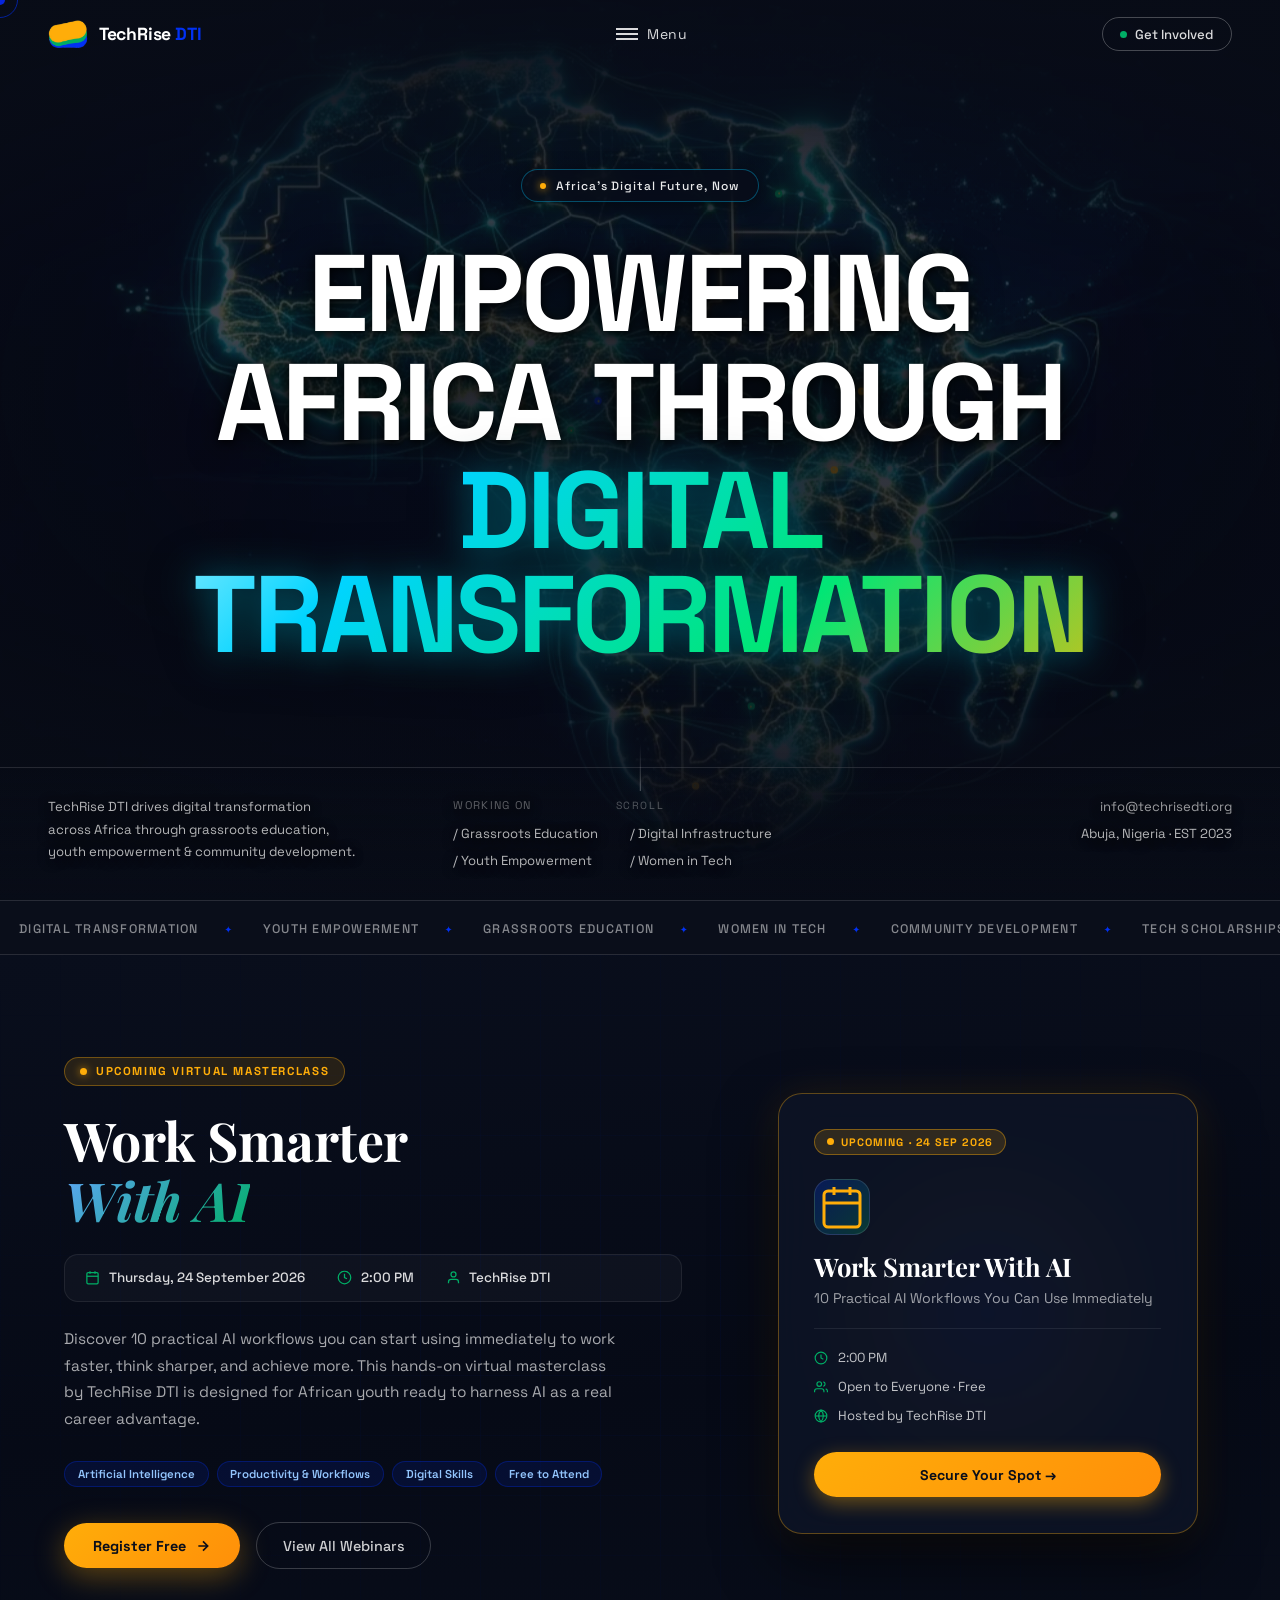
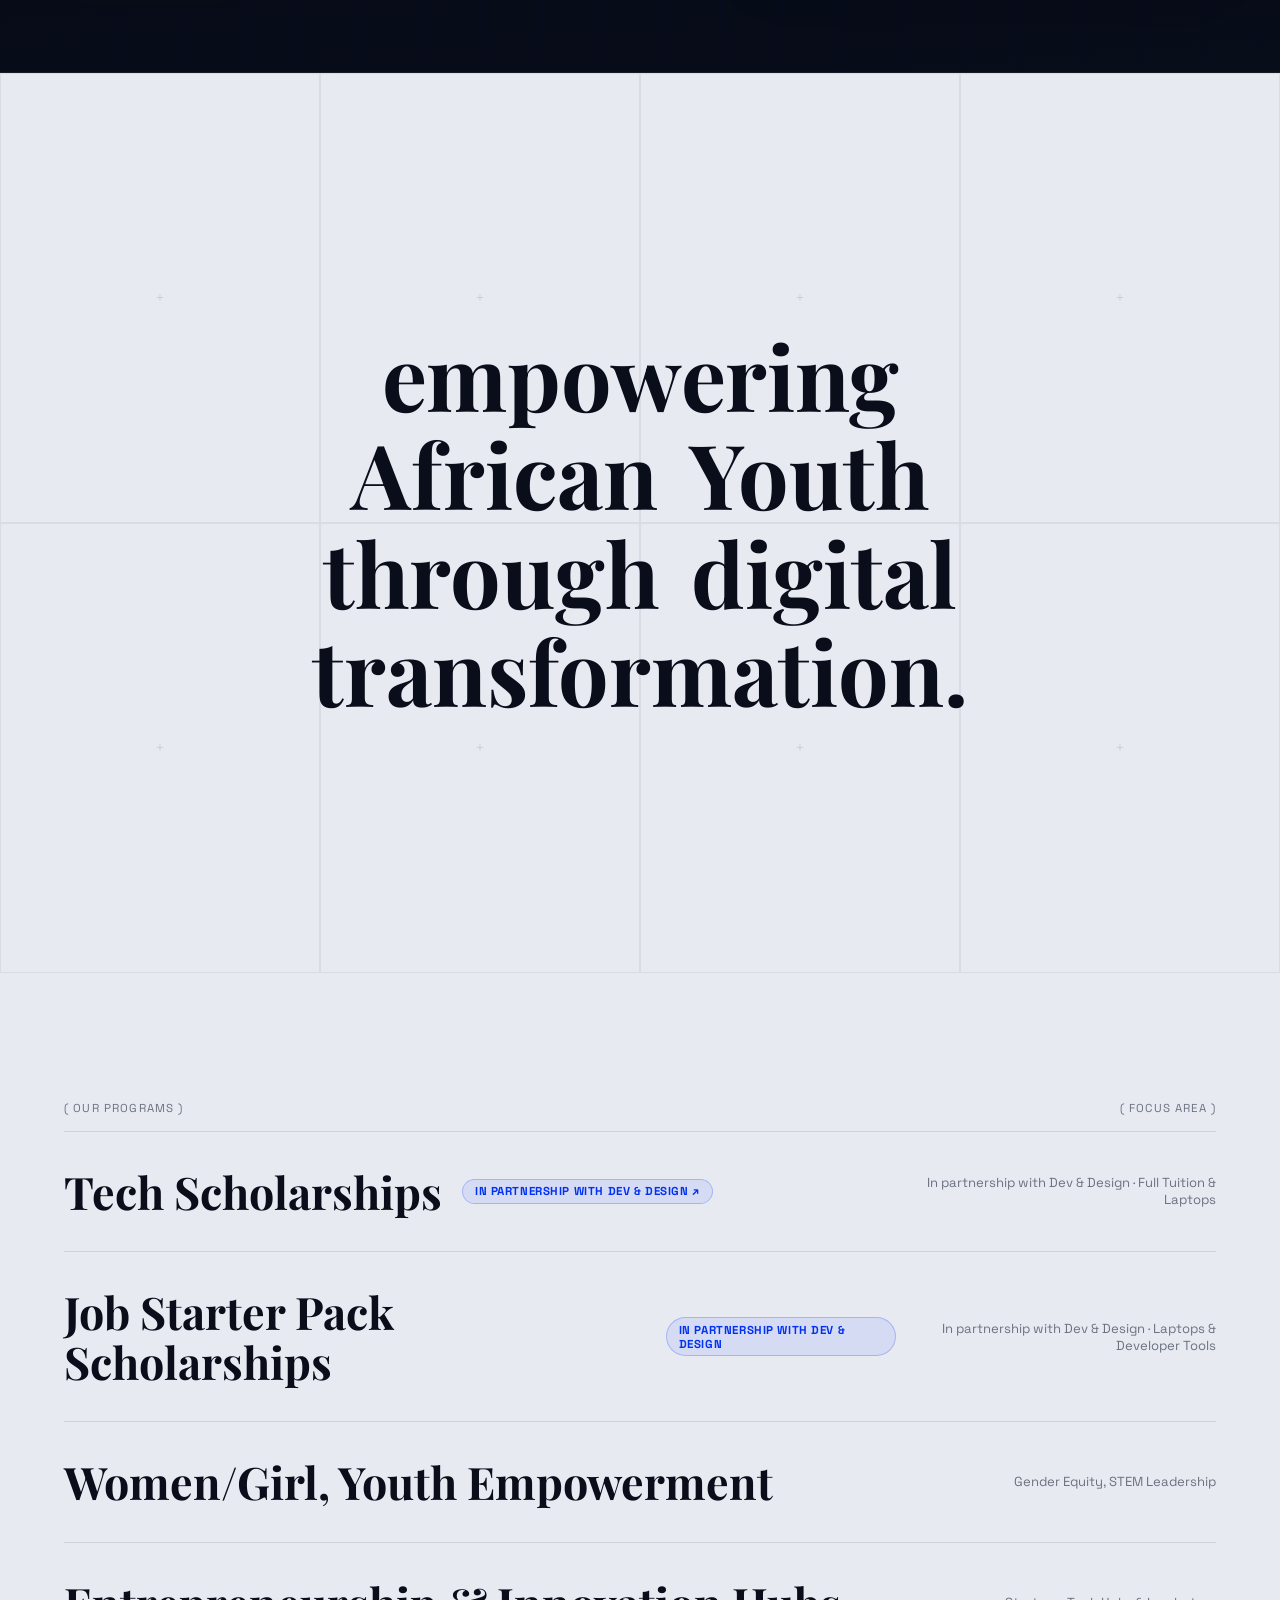
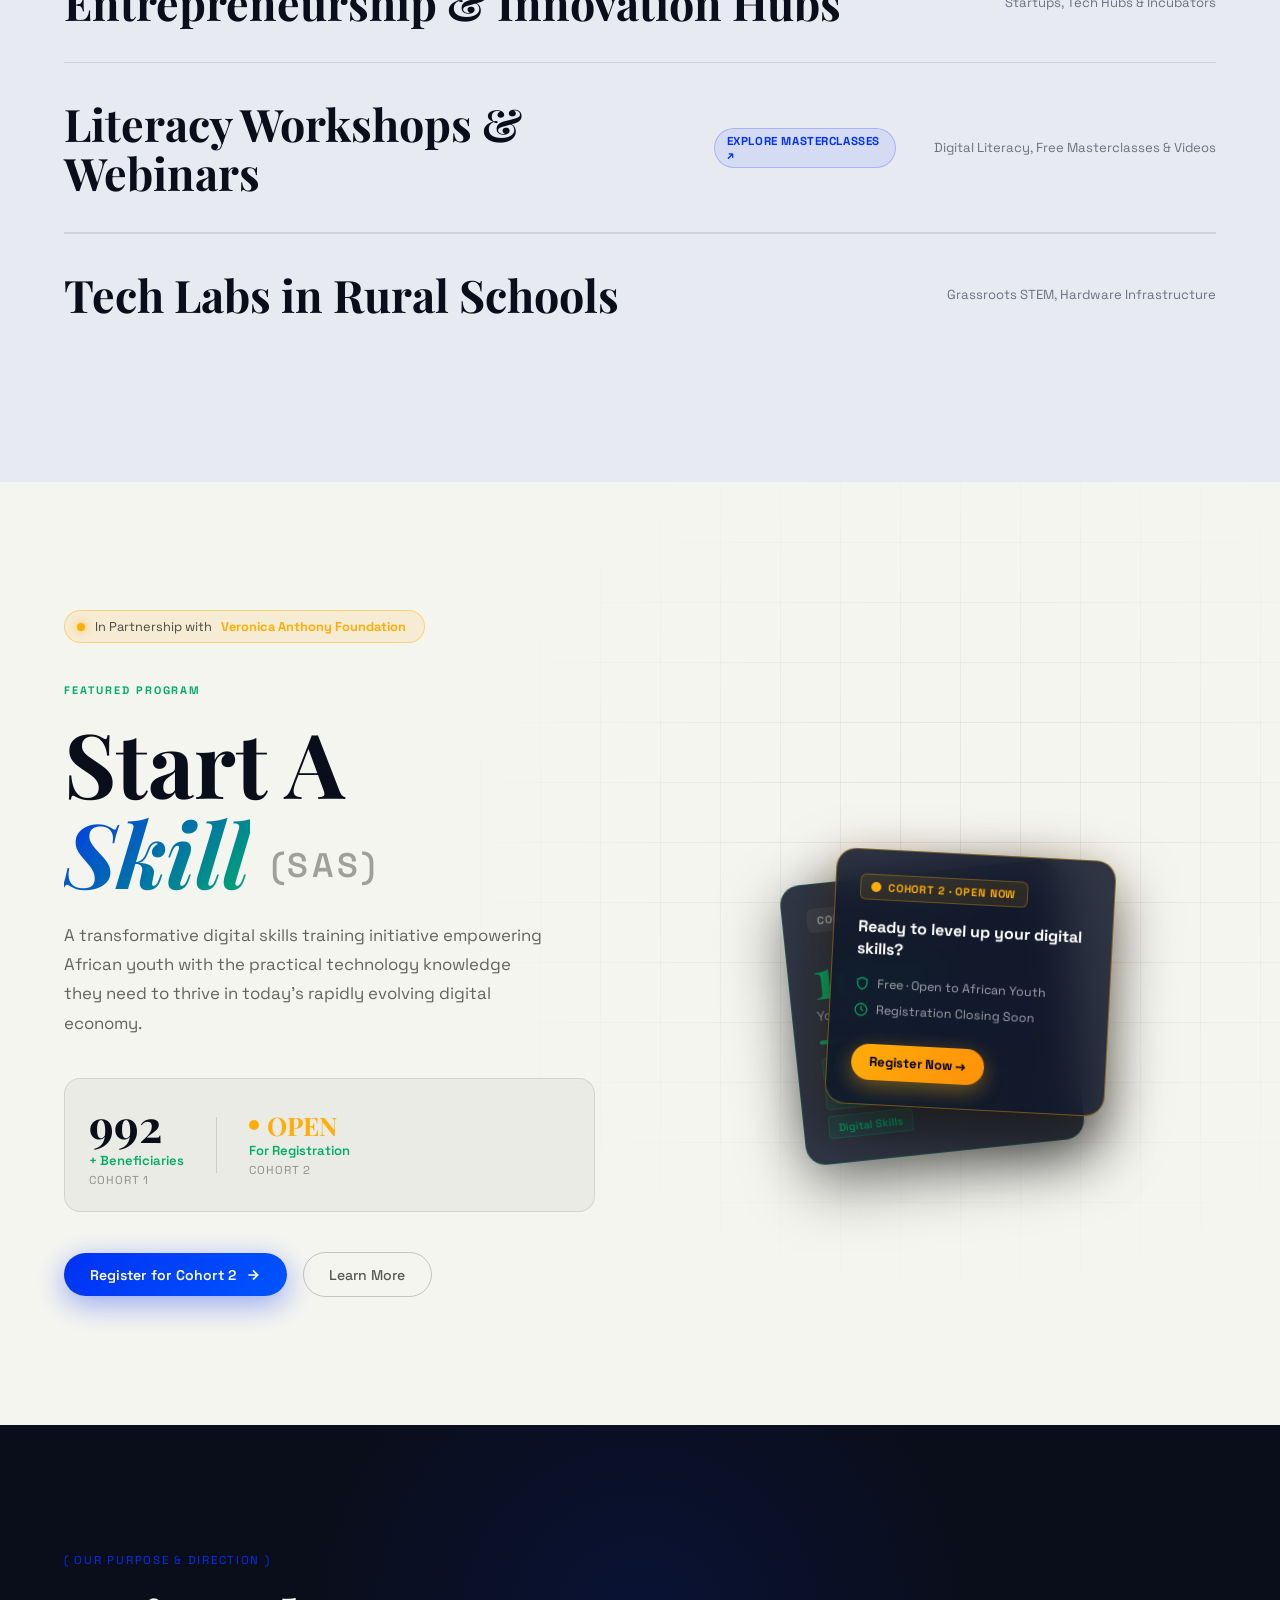
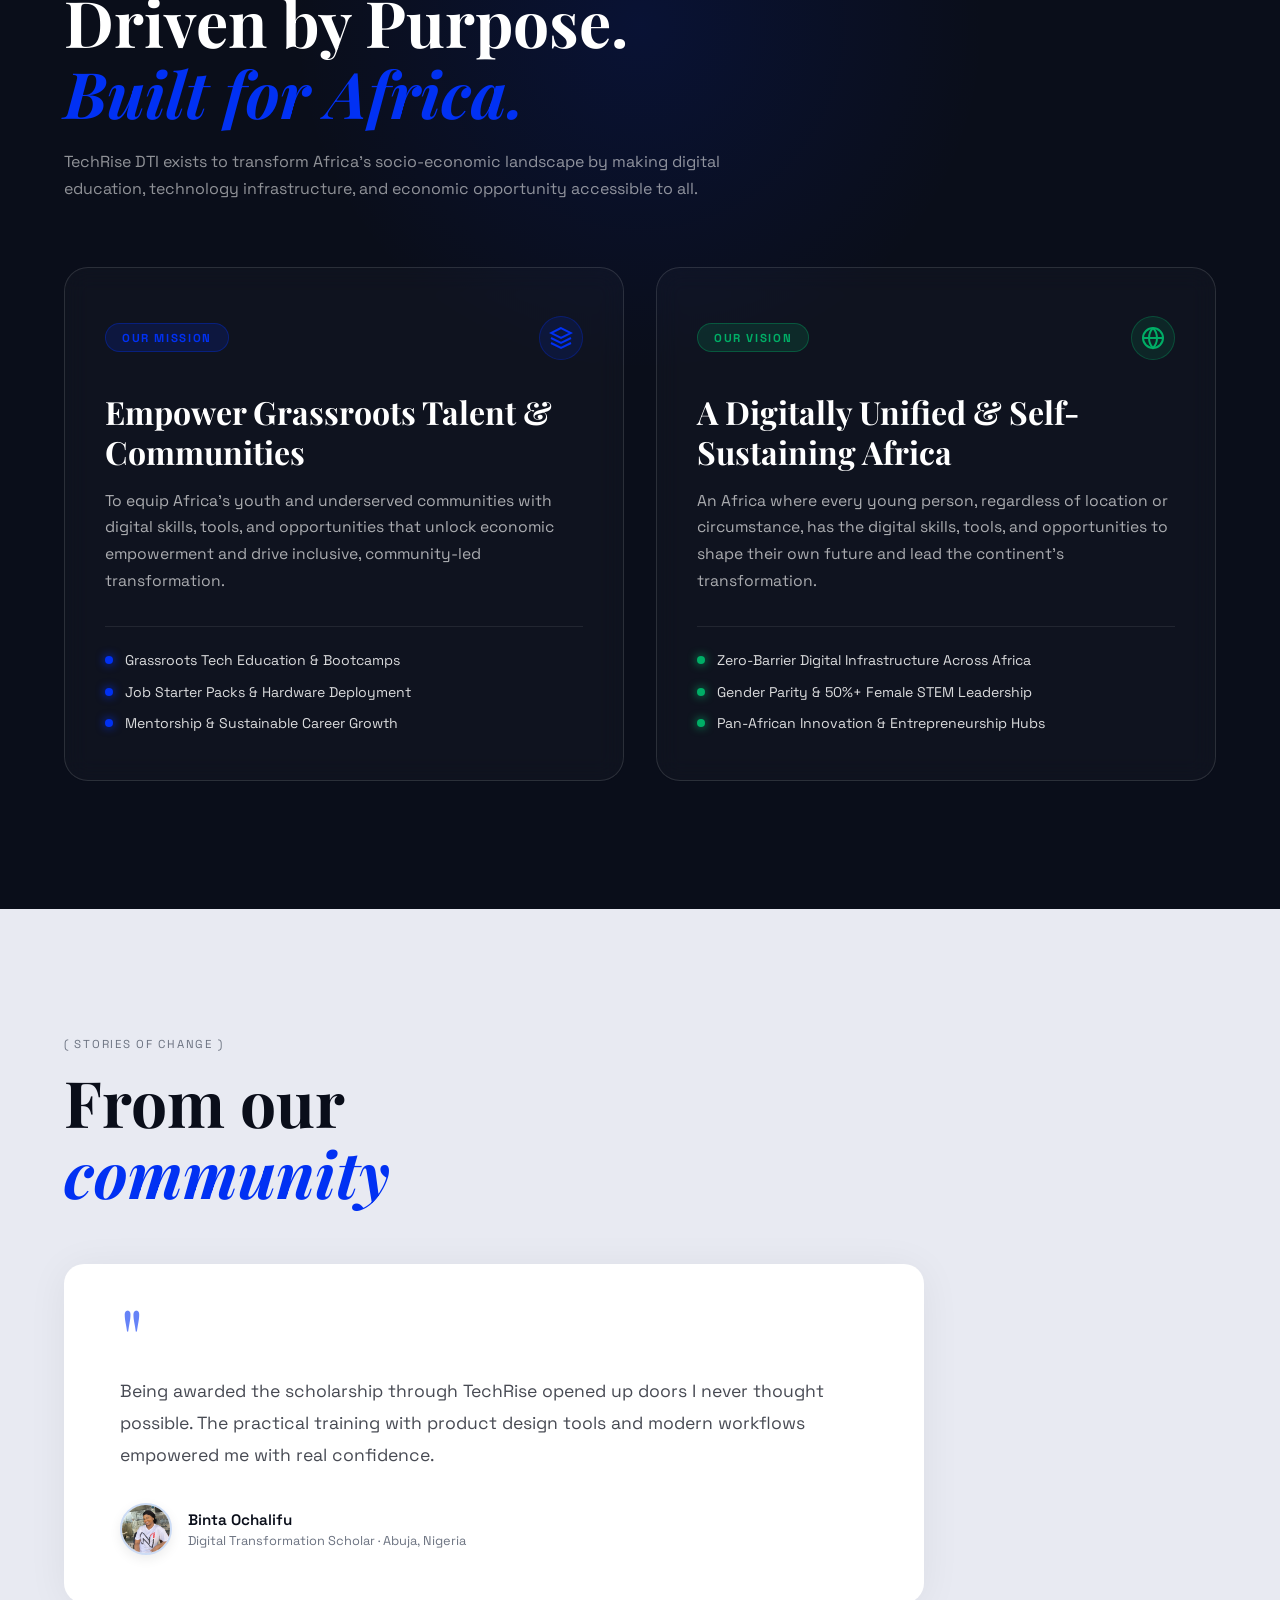
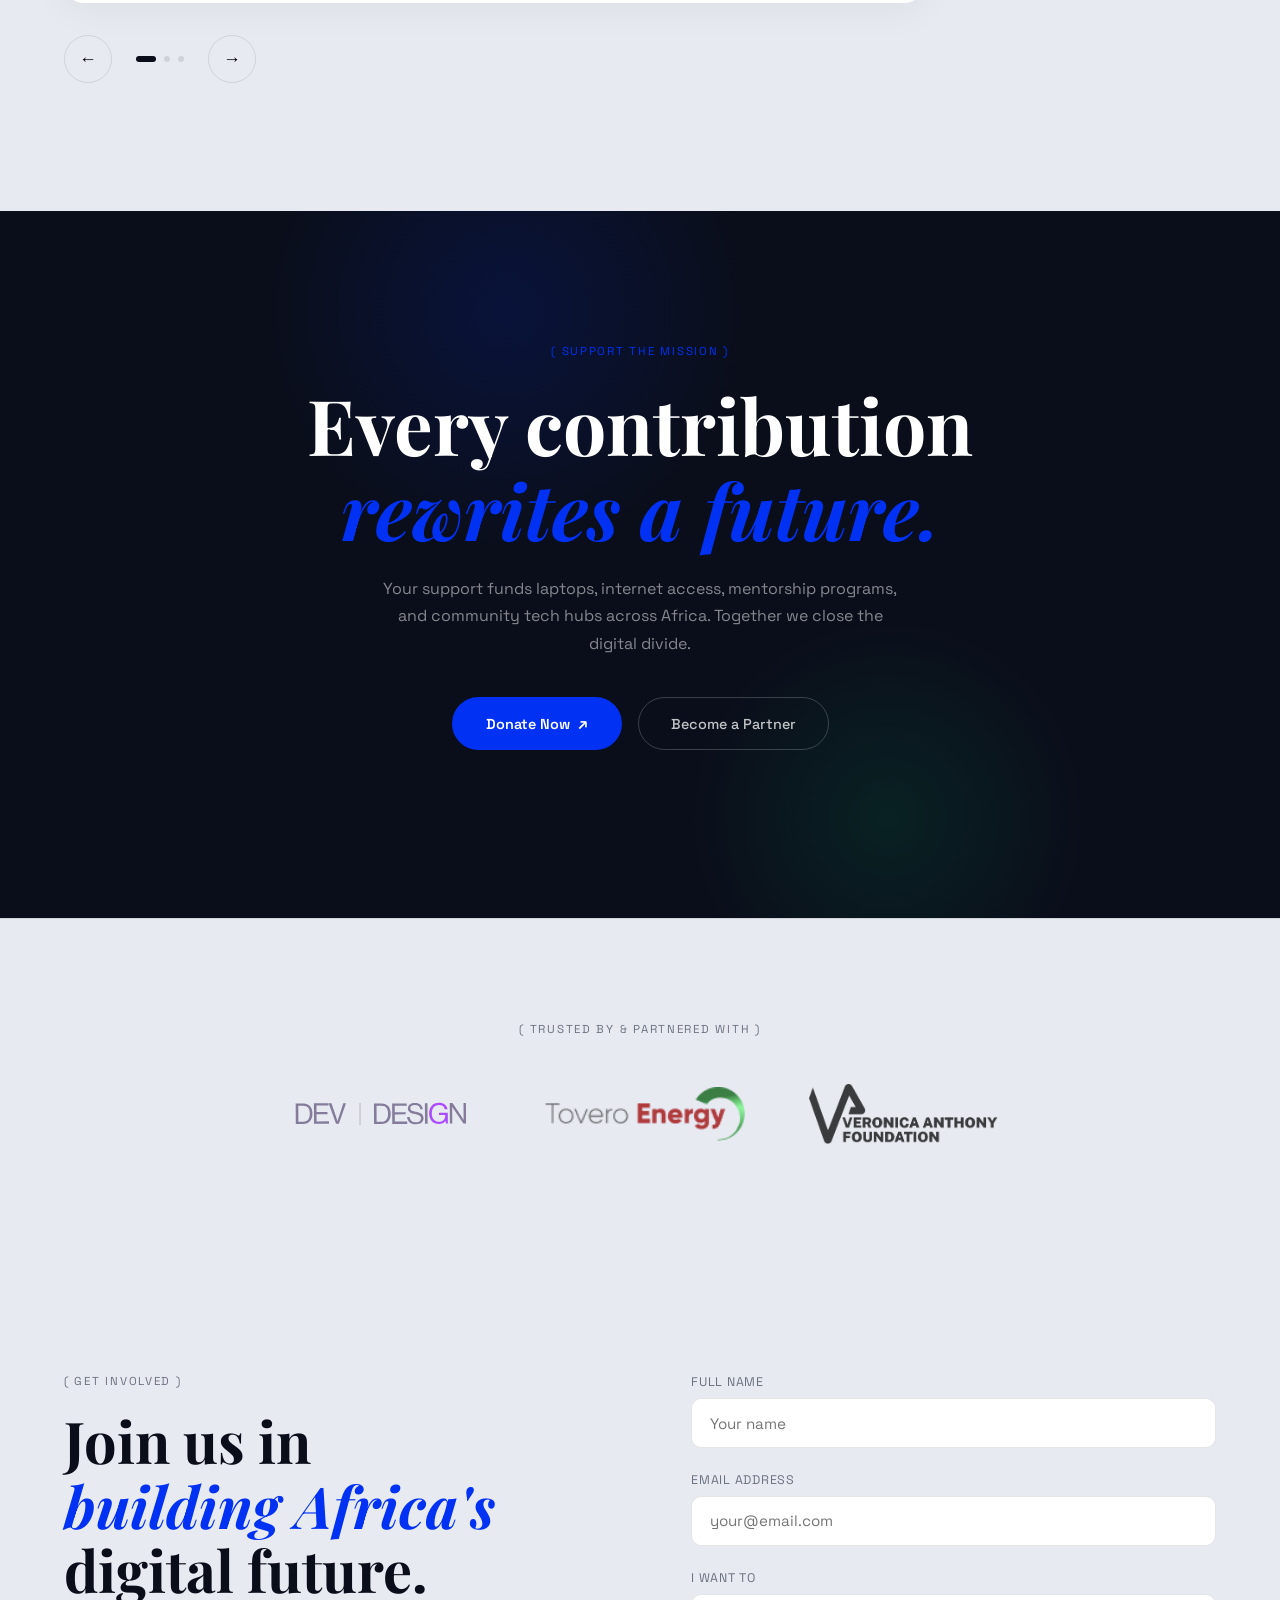
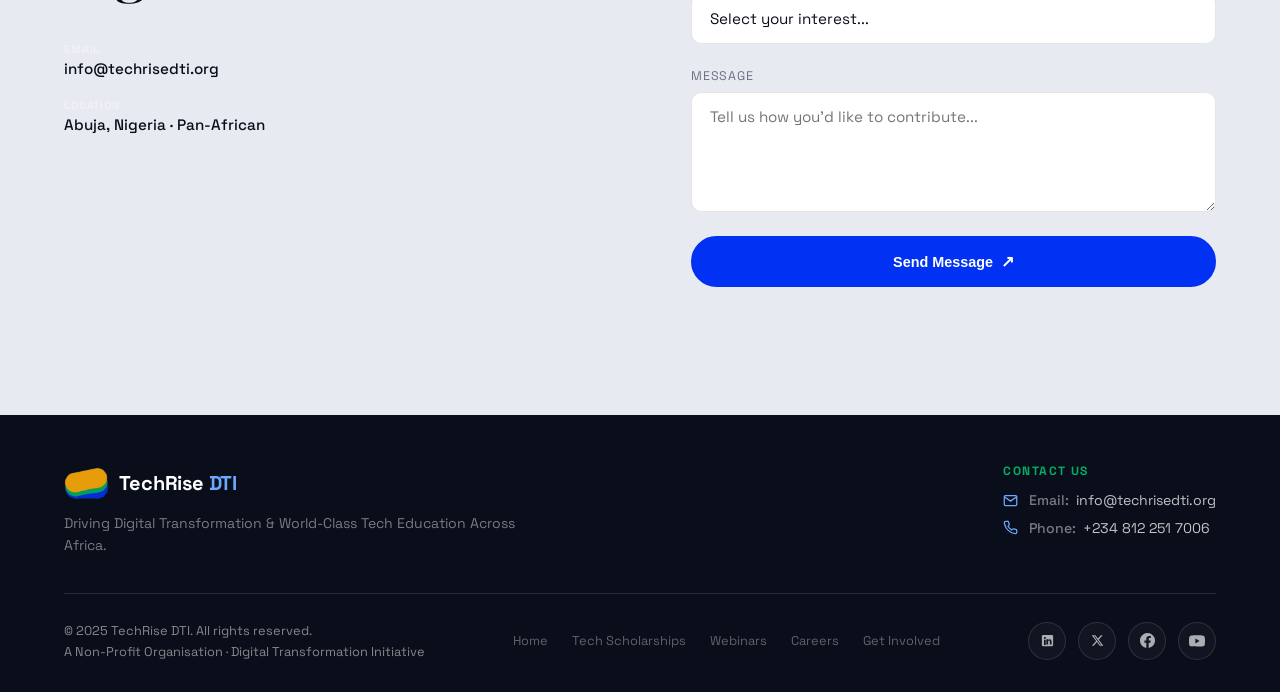
==== public/index.html @ 64703408 "Move inline CSS to stylesheets (careers.css, 404.css, style.css); remove careers stats strip Co-Auth" ====
<!DOCTYPE html>
<html lang="en">
<head>
  <meta charset="UTF-8" />
  <meta name="viewport" content="width=device-width, initial-scale=1.0" />
  <title>TechRise DTI — Digital Transformation for Africa</title>
  <meta name="description" content="TechRise for Digital Transformation Initiative is a tech non-profit driving digital transformation in Africa through grassroots education, youth empowerment, and tech-enabled community development." />
  <meta property="og:title" content="TechRise DTI — Digital Transformation for Africa" />
  <meta property="og:description" content="Driving digital transformation in Africa through grassroots education and youth empowerment." />
  <meta property="og:type" content="website" />
  <meta property="og:url" content="https://techrisedti.org/" />
  <meta property="og:site_name" content="TechRise DTI" />
  <meta property="og:image" content="https://techrisedti.org/img/og-image.jpg" />
  <meta property="og:image:width" content="1200" />
  <meta property="og:image:height" content="630" />
  <meta property="og:image:alt" content="Digital map of Africa — TechRise DTI" />
  <meta name="twitter:card" content="summary_large_image" />
  <meta name="twitter:site" content="@techRiseDTI" />
  <meta name="twitter:title" content="TechRise DTI — Digital Transformation for Africa" />
  <meta name="twitter:description" content="Driving digital transformation in Africa through grassroots education and youth empowerment." />
  <meta name="twitter:image" content="https://techrisedti.org/img/og-image.jpg" />
  <link rel="canonical" href="https://techrisedti.org/" />
  <meta name="theme-color" content="#0131f3" />
  <link rel="icon" type="image/png" href="img/techrise-icon-logo.png" />
  <link rel="apple-touch-icon" href="img/techrise-icon-logo.png" />
  <link rel="preconnect" href="https://fonts.googleapis.com" />
  <link rel="preconnect" href="https://fonts.gstatic.com" crossorigin />
  <link href="https://fonts.googleapis.com/css2?family=Playfair+Display:ital,wght@0,700;0,800;0,900;1,700&family=Space+Grotesk:wght@300;400;500;600;700&display=swap" rel="stylesheet" />
  <link rel="stylesheet" href="style.css?v=2026-09-21" />
  <script type="application/ld+json">
{
  "@context": "https://schema.org",
  "@graph": [
    {
      "@type": "NGO",
      "@id": "https://techrisedti.org/#organization",
      "name": "TechRise for Digital Transformation Initiative",
      "alternateName": "TechRise DTI",
      "url": "https://techrisedti.org/",
      "logo": "https://techrisedti.org/img/techrise-icon-logo.png",
      "email": "info@techrisedti.org",
      "telephone": "+2348122517006",
      "foundingDate": "2023",
      "address": {
        "@type": "PostalAddress",
        "addressLocality": "Abuja",
        "addressCountry": "NG"
      },
      "areaServed": "Africa",
      "sameAs": [
        "https://www.linkedin.com/company/techrise-dti/",
        "https://x.com/techRiseDTI",
        "https://www.facebook.com/techriseDTI",
        "https://www.youtube.com/@Techrise-dti"
      ]
    },
    {
      "@type": "WebSite",
      "@id": "https://techrisedti.org/#website",
      "url": "https://techrisedti.org/",
      "name": "TechRise DTI",
      "publisher": {
        "@id": "https://techrisedti.org/#organization"
      }
    },
    {
      "@type": "WebPage",
      "@id": "https://techrisedti.org/#webpage",
      "url": "https://techrisedti.org/",
      "name": "TechRise DTI — Digital Transformation for Africa",
      "description": "TechRise for Digital Transformation Initiative is a tech non-profit driving digital transformation in Africa through grassroots education, youth empowerment, and tech-enabled community development.",
      "isPartOf": {
        "@id": "https://techrisedti.org/#website"
      },
      "about": {
        "@id": "https://techrisedti.org/#organization"
      }
    }
  ]
}
  </script>
</head>
<body>
  <a class="skip-link" href="#main-content">Skip to main content</a>

  <div class="cursor" id="cursor"></div>
  <div class="cursor-follower" id="cursor-follower"></div>

  <div class="page-loader" id="page-loader">
    <div class="loader-content">
      <div class="loader-logo">TechRise<span>DTI</span></div>
      <div class="loader-bar"><div class="loader-bar-fill"></div></div>
      <div class="loader-text">Loading Africa's Digital Future...</div>
    </div>
  </div>

  <nav class="navbar" id="navbar">
    <div class="nav-container">
      <a href="/" class="nav-logo" id="nav-logo-link">
        <img src="img/techrise-icon-logo.png" alt="TechRise DTI" class="nav-logo-img" width="596" height="512" />
        <span class="nav-logo-text">TechRise <span class="logo-accent">DTI</span></span>
      </a>
      <div class="nav-center">
        <button class="nav-menu-btn" id="menu-toggle" aria-label="Toggle Menu">
          <span class="menu-line"></span>
          <span class="menu-label">Menu</span>
        </button>
      </div>
      <a href="#contact" class="nav-cta" id="nav-cta">
        <span class="cta-dot"></span>
        <span class="cta-text">Get Involved</span>
      </a>
    </div>
  </nav>

  <div class="menu-overlay" id="menu-overlay" inert>
    <div class="menu-overlay-inner">
      <nav class="menu-nav">
        <a href="#about" class="menu-link" data-index="01">About Us</a>
        <a href="#mission" class="menu-link" data-index="02">Mission &amp; Vision</a>
        
        <div class="menu-dropdown-group" id="menu-programs-group">
          <button class="menu-link menu-dropdown-toggle" id="menu-programs-toggle" data-index="03" aria-expanded="false">
            <span>Programs</span>
            <span class="menu-toggle-icon">+</span>
          </button>
          <div class="menu-dropdown-list" id="menu-programs-list">
            <a href="/scholarships.html" class="menu-sublink">
              <span class="sublink-arrow">&#8594;</span>
              <span>Tech Scholarships</span>
            </a>
            <a href="/webinars.html" class="menu-sublink">
              <span class="sublink-arrow">&#8594;</span>
              <span>Literacy Workshops &amp; Webinars</span>
            </a>
          </div>
        </div>

        <a href="#stories" class="menu-link" data-index="04">Stories</a>
        <a href="#partners" class="menu-link" data-index="05">Partners</a>
        <a href="/careers.html" class="menu-link" data-index="06">Careers</a>
        <a href="#contact" class="menu-link" data-index="07">Get Involved</a>
      </nav>
      <div class="menu-footer">
        <div class="menu-social">
          <a href="https://www.linkedin.com/company/techrise-dti/" target="_blank" rel="noopener noreferrer" class="social-link">LinkedIn</a>
          <a href="https://x.com/techRiseDTI" target="_blank" rel="noopener noreferrer" class="social-link">X</a>
          <a href="https://www.facebook.com/techriseDTI" target="_blank" rel="noopener noreferrer" class="social-link">Facebook</a>
        </div>
        <div class="menu-contact-info">
          <span>info@techrisedti.org</span>
          <span>Abuja, Nigeria · EST 2023</span>
        </div>
      </div>
    </div>
  </div>

  <main id="main-content" tabindex="-1">
  <section class="hero" id="hero">
    <div class="hero-bg">
      <div class="hero-map-wrapper" id="hero-map-wrapper">
        <img src="img/africa_tech_network.webp" alt="Digital map of Africa" class="hero-bg-img" fetchpriority="high" width="1376" height="768" />
        <div class="hero-map-nodes">
          <div class="map-node" data-city="Abuja"></div>
          <div class="map-node" data-city="Lagos"></div>
          <div class="map-node" data-city="Nairobi"></div>
          <div class="map-node" data-city="Accra"></div>
          <div class="map-node" data-city="Dakar"></div>
          <div class="map-node" data-city="Addis Ababa"></div>
          <div class="map-node" data-city="Kigali"></div>
          <div class="map-node" data-city="Johannesburg"></div>
          <div class="map-node" data-city="Cape Town"></div>
          <div class="map-node" data-city="Cairo"></div>
        </div>
      </div>
      <div class="hero-bg-overlay"></div>
      <canvas class="hero-particles" id="hero-particles"></canvas>
    </div>
    <div class="hero-content">
      <div class="hero-tag reveal-up">
        <span class="tag-dot"></span>
        <span>Africa's Digital Future, Now</span>
      </div>
      <h1 class="hero-headline">
        <span class="headline-line reveal-up" data-delay="0.1">EMPOWERING</span>
        <span class="headline-line headline-mid reveal-up" data-delay="0.2">
          <span class="headline-word">AFRICA</span>
          <span class="headline-word">THROUGH</span>
        </span>
        <span class="headline-line headline-accent reveal-up" data-delay="0.3">DIGITAL TRANSFORMATION</span>
      </h1>
    </div>
    <div class="hero-footer">
      <div class="hero-footer-left">
        <p class="hero-desc">TechRise DTI drives digital transformation<br>across Africa through grassroots education,<br>youth empowerment &amp; community development.</p>
      </div>
      <div class="hero-footer-center">
        <div class="hero-services-label">WORKING ON</div>
        <div class="hero-services">
          <div class="hero-services-col">
            <span>/ Grassroots Education</span>
            <span>/ Youth Empowerment</span>
          </div>
          <div class="hero-services-col">
            <span>/ Digital Infrastructure</span>
            <span>/ Women in Tech</span>
          </div>
        </div>
      </div>
      <div class="hero-footer-right">
        <a href="mailto:info@techrisedti.org">info@techrisedti.org</a>
        <span>Abuja, Nigeria · EST 2023</span>
      </div>
    </div>
    <div class="hero-scroll-hint">
      <div class="scroll-line"></div>
      <span>Scroll</span>
    </div>
  </section>

  <div class="marquee-strip">
    <div class="marquee-track">
      <div class="marquee-content">
        <span>Digital Transformation</span><span class="sep">&#10022;</span>
        <span>Youth Empowerment</span><span class="sep">&#10022;</span>
        <span>Grassroots Education</span><span class="sep">&#10022;</span>
        <span>Women in Tech</span><span class="sep">&#10022;</span>
        <span>Community Development</span><span class="sep">&#10022;</span>
        <span>Tech Scholarships</span><span class="sep">&#10022;</span>
        <span>Digital Transformation</span><span class="sep">&#10022;</span>
        <span>Youth Empowerment</span><span class="sep">&#10022;</span>
        <span>Job Starter Pack Scholarships</span><span class="sep">&#10022;</span>
        <span>Women in Tech</span><span class="sep">&#10022;</span>
        <span>Community Development</span><span class="sep">&#10022;</span>
        <span>Artificial Intelligence</span><span class="sep">&#10022;</span>
      </div>
    </div>
  </div>


  <section class="hw-section" id="upcoming-webinar-home">
    <div class="hw-inner">

      <div class="hw-content reveal-up">
        <div class="hw-eyebrow">
          <span class="hw-eyebrow-dot"></span>
          UPCOMING VIRTUAL MASTERCLASS
        </div>
        <h2 class="hw-title">
          Work Smarter<br>
          <em class="hw-title-em">With AI</em>
        </h2>
        <div class="hw-meta-row">
          <div class="hw-meta-item">
            <svg width="15" height="15" viewBox="0 0 24 24" fill="none" stroke="currentColor" stroke-width="2"><rect x="3" y="4" width="18" height="18" rx="2"/><line x1="16" y1="2" x2="16" y2="6"/><line x1="8" y1="2" x2="8" y2="6"/><line x1="3" y1="10" x2="21" y2="10"/></svg>
            <span>Thursday, 24 September 2026</span>
          </div>
          <div class="hw-meta-item">
            <svg width="15" height="15" viewBox="0 0 24 24" fill="none" stroke="currentColor" stroke-width="2"><circle cx="12" cy="12" r="10"/><polyline points="12 6 12 12 16 14"/></svg>
            <span>2:00 PM</span>
          </div>
          <div class="hw-meta-item">
            <svg width="15" height="15" viewBox="0 0 24 24" fill="none" stroke="currentColor" stroke-width="2"><path d="M20 21v-2a4 4 0 0 0-4-4H8a4 4 0 0 0-4 4v2"/><circle cx="12" cy="7" r="4"/></svg>
            <span>TechRise DTI</span>
          </div>
        </div>
        <p class="hw-desc">
          Discover 10 practical AI workflows you can start using immediately to work faster, think sharper, and achieve more. This hands-on virtual masterclass by TechRise DTI is designed for African youth ready to harness AI as a real career advantage.
        </p>
        <div class="hw-tags">
          <span>Artificial Intelligence</span>
          <span>Productivity &amp; Workflows</span>
          <span>Digital Skills</span>
          <span>Free to Attend</span>
        </div>
        <div class="hw-cta-row">
          <a href="https://forms.gle/2xsVJELLk7PdKg6G7" target="_blank" rel="noopener" class="hw-btn-primary">
            <span>Register Free</span>
            <svg width="16" height="16" viewBox="0 0 24 24" fill="none" stroke="currentColor" stroke-width="2.5"><path d="M5 12h14M12 5l7 7-7 7"/></svg>
          </a>
          <a href="/webinars.html" class="hw-btn-ghost">View All Webinars</a>
        </div>
      </div>

      <div class="hw-visual reveal-up" data-delay="0.1">
        <div class="hw-card">
          <div class="hw-card-header">
            <span class="hw-card-badge">
              <span class="hw-card-pulse"></span>
              UPCOMING · 24 SEP 2026
            </span>
          </div>
          <div class="hw-card-icon">
            <svg width="48" height="48" viewBox="0 0 24 24" fill="none" stroke="currentColor" stroke-width="1.5"><rect x="3" y="4" width="18" height="18" rx="2"/><line x1="16" y1="2" x2="16" y2="6"/><line x1="8" y1="2" x2="8" y2="6"/><line x1="3" y1="10" x2="21" y2="10"/></svg>
          </div>
          <h3 class="hw-card-title">Work Smarter With AI</h3>
          <p class="hw-card-sub">10 Practical AI Workflows You Can Use Immediately</p>
          <div class="hw-card-divider"></div>
          <div class="hw-card-detail-list">
            <div class="hw-card-detail-item">
              <svg width="14" height="14" viewBox="0 0 24 24" fill="none" stroke="currentColor" stroke-width="2"><circle cx="12" cy="12" r="10"/><polyline points="12 6 12 12 16 14"/></svg>
              <span>2:00 PM</span>
            </div>
            <div class="hw-card-detail-item">
              <svg width="14" height="14" viewBox="0 0 24 24" fill="none" stroke="currentColor" stroke-width="2"><path d="M17 21v-2a4 4 0 0 0-4-4H5a4 4 0 0 0-4 4v2"/><circle cx="9" cy="7" r="4"/><path d="M23 21v-2a4 4 0 0 0-3-3.87"/><path d="M16 3.13a4 4 0 0 1 0 7.75"/></svg>
              <span>Open to Everyone · Free</span>
            </div>
            <div class="hw-card-detail-item">
              <svg width="14" height="14" viewBox="0 0 24 24" fill="none" stroke="currentColor" stroke-width="2"><circle cx="12" cy="12" r="10"/><line x1="2" y1="12" x2="22" y2="12"/><path d="M12 2a15.3 15.3 0 0 1 4 10 15.3 15.3 0 0 1-4 10A15.3 15.3 0 0 1 8 12a15.3 15.3 0 0 1 4-10z"/></svg>
              <span>Hosted by TechRise DTI</span>
            </div>
          </div>
          <a href="https://forms.gle/2xsVJELLk7PdKg6G7" target="_blank" rel="noopener" class="hw-card-register">
            Secure Your Spot →
          </a>
        </div>
        <div class="hw-card-glow"></div>
      </div>

    </div>
  </section>



  <section class="about-blur-section" id="about">
    <div class="blur-bg-grid">
      <span class="bg-cross">+</span><span class="bg-cross">+</span>
      <span class="bg-cross">+</span><span class="bg-cross">+</span>
      <span class="bg-cross">+</span><span class="bg-cross">+</span>
      <span class="bg-cross">+</span><span class="bg-cross">+</span>
    </div>
    <div class="blur-text-reveal" id="blur-reveal-text">
      <span class="blur-word">empowering</span>
      <span class="blur-word">African</span>
      <span class="blur-word">Youth</span>
      <span class="blur-word">through</span>
      <span class="blur-word">digital</span>
      <span class="blur-word">transformation.</span>
    </div>
  </section>

  <section class="programs-list-section" id="programs">
    <div class="programs-header">
      <span class="col-label">( OUR PROGRAMS )</span>
      <span class="col-label right">( FOCUS AREA )</span>
    </div>
    <div class="programs-divider"></div>

    <a href="/scholarships.html" class="program-row program-row-link" data-program="scholarships" id="program-scholarships-link">
      <div class="program-title">
        <span class="program-title-text">Tech Scholarships</span>
        <span class="program-row-badge">In Partnership with Dev &amp; Design &#8599;</span>
      </div>
      <span class="program-tags">In partnership with Dev &amp; Design · Full Tuition &amp; Laptops</span>
      <div class="program-hover-img">
        <img src="img/program_scholarships.webp" alt="Tech Scholarships" loading="lazy" decoding="async" width="1264" height="848" />
      </div>
    </a>
    <div class="programs-divider"></div>

    <div class="program-row" data-program="jobpack">
      <div class="program-title">
        <span class="program-title-text">Job Starter Pack Scholarships</span>
        <span class="program-row-badge">In Partnership with Dev &amp; Design</span>
      </div>
      <span class="program-tags">In partnership with Dev &amp; Design · Laptops &amp; Developer Tools</span>
      <div class="program-hover-img">
        <img src="img/program_jobpack.webp" alt="Job Starter Pack Scholarships" loading="lazy" decoding="async" width="1264" height="848" />
      </div>
    </div>
    <div class="programs-divider"></div>

    <div class="program-row" data-program="women">
      <div class="program-title">
        <span class="program-title-text">Women/Girl, Youth Empowerment</span>
      </div>
      <span class="program-tags">Gender Equity, STEM Leadership</span>
      <div class="program-hover-img">
        <img src="img/program_women_tech.webp" alt="Women/Girl, Youth Empowerment" loading="lazy" decoding="async" width="1264" height="848" />
      </div>
    </div>
    <div class="programs-divider"></div>

    <div class="program-row" data-program="hubs">
      <div class="program-title">
        <span class="program-title-text">Entrepreneurship &amp; Innovation Hubs</span>
      </div>
      <span class="program-tags">Startups, Tech Hubs &amp; Incubators</span>
      <div class="program-hover-img">
        <img src="img/program_community.webp" alt="Entrepreneurship &amp; Innovation Hubs" loading="lazy" decoding="async" width="1264" height="848" />
      </div>
    </div>
    <div class="programs-divider"></div>

    <a href="/webinars.html" class="program-row program-row-link" data-program="workshops" id="program-workshops-link">
      <div class="program-title">
        <span class="program-title-text">Literacy Workshops &amp; Webinars</span>
        <span class="program-row-badge">Explore Masterclasses &#8599;</span>
      </div>
      <span class="program-tags">Digital Literacy, Free Masterclasses &amp; Videos</span>
      <div class="program-hover-img">
        <img src="img/program_education.webp" alt="Literacy Workshops &amp; Webinars" loading="lazy" decoding="async" width="1264" height="848" />
      </div>
    </a>
    <div class="programs-divider"></div>

    <div class="programs-divider"></div>

    <div class="program-row" data-program="rurallabs">
      <div class="program-title">
        <span class="program-title-text">Tech Labs in Rural Schools</span>
      </div>
      <span class="program-tags">Grassroots STEM, Hardware Infrastructure</span>
      <div class="program-hover-img">
        <img src="img/program_rurallabs.webp" alt="Tech Labs in Rural Schools" loading="lazy" decoding="async" width="1264" height="848" />
      </div>
    </div>
  </section>

  <!-- ══ START A SKILL (SAS) PARTNERSHIP SECTION ══════════════ -->
  <section class="sas-section" id="sas-program">
    <div class="sas-inner">

      <!-- Partnership Badge -->
      <div class="sas-partner-badge reveal-up">
        <span class="sas-partner-dot"></span>
        <span>In Partnership with</span>
        <strong>Veronica Anthony Foundation</strong>
      </div>

      <!-- Main Content Grid -->
      <div class="sas-grid">
        <!-- Left: Text Content -->
        <div class="sas-content reveal-up" data-delay="0.05">
          <div class="sas-label">FEATURED PROGRAM</div>
          <h2 class="sas-title">
            Start A<br>
            <em class="sas-title-highlight">Skill</em>
            <span class="sas-acronym"> (SAS)</span>
          </h2>
          <p class="sas-desc">
            A transformative digital skills training initiative empowering African youth with the practical technology knowledge they need to thrive in today's rapidly evolving digital economy.
          </p>

          <!-- Stats Row -->
          <div class="sas-stats-row">
            <div class="sas-stat-item">
              <div class="sas-stat-value" data-target="1000">0</div>
              <div class="sas-stat-suffix">+ Beneficiaries</div>
              <div class="sas-stat-label">Cohort 1</div>
            </div>
            <div class="sas-stat-divider"></div>
            <div class="sas-stat-item">
              <div class="sas-stat-open-badge">
                <span class="sas-open-pulse"></span>
                OPEN
              </div>
              <div class="sas-stat-suffix">For Registration</div>
              <div class="sas-stat-label">Cohort 2</div>
            </div>
          </div>

          <!-- CTA Buttons -->
          <div class="sas-cta-row">
            <a href="https://bit.ly/SAS_Programme" target="_blank" rel="noopener noreferrer" class="sas-btn-primary">
              <span>Register for Cohort 2</span>
              <svg width="16" height="16" viewBox="0 0 24 24" fill="none" stroke="currentColor" stroke-width="2.5"><path d="M5 12h14M12 5l7 7-7 7"/></svg>
            </a>
            <a href="#programs" class="sas-btn-ghost">Learn More</a>
          </div>
        </div>

        <!-- Right: Visual Card Stack -->
        <div class="sas-visual reveal-up" data-delay="0.12">
          <!-- Cohort 1 Card -->
          <div class="sas-card sas-card-back">
            <div class="sas-card-tag">Cohort 1 · Completed</div>
            <div class="sas-card-stat">1000<span>+</span></div>
            <div class="sas-card-stat-label">Youth Trained</div>
            <div class="sas-card-bar">
              <div class="sas-card-bar-fill sas-card-bar-fill--full"></div>
            </div>
            <div class="sas-card-skills">
              <span>Microsoft Suite Skills</span>
              <span>Artificial Intelligence Skills</span>
              <span>Digital Skills</span>
            </div>
          </div>

          <!-- Cohort 2 Card (Front) -->
          <div class="sas-card sas-card-front">
            <div class="sas-card-tag sas-card-tag-open">
              <span class="sas-open-pulse"></span>
              Cohort 2 · Open Now
            </div>
            <div class="sas-card-headline">Ready to level up your digital skills?</div>
            <div class="sas-card-detail">
              <svg width="14" height="14" viewBox="0 0 24 24" fill="none" stroke="currentColor" stroke-width="2"><path d="M12 22s8-4 8-10V5l-8-3-8 3v7c0 6 8 10 8 10z"/></svg>
              Free · Open to African Youth
            </div>
            <div class="sas-card-detail">
              <svg width="14" height="14" viewBox="0 0 24 24" fill="none" stroke="currentColor" stroke-width="2"><circle cx="12" cy="12" r="10"/><polyline points="12 6 12 12 16 14"/></svg>
              Registration Closing Soon
            </div>
            <a href="https://bit.ly/SAS_Programme" target="_blank" rel="noopener noreferrer" class="sas-card-register-btn">Register Now →</a>
          </div>

          <!-- Decorative glow orb -->
          <div class="sas-glow-orb"></div>
        </div>
      </div>

    </div>
  </section>

  <section class="mission-section" id="mission">
    <div class="mission-inner">
      <div class="mission-header">
        <div class="mission-label reveal-up">( OUR PURPOSE &amp; DIRECTION )</div>
        <h2 class="mission-title reveal-up">Driven by Purpose.<br><em>Built for Africa.</em></h2>
        <p class="mission-desc reveal-up">TechRise DTI exists to transform Africa's socio-economic landscape by making digital education, technology infrastructure, and economic opportunity accessible to all.</p>
      </div>

      <div class="mv-grid">
        <div class="mv-card mission-card reveal-up" data-delay="0.1">
          <div class="mv-card-header">
            <span class="mv-tag">OUR MISSION</span>
            <div class="mv-icon-glow">
              <svg width="24" height="24" viewBox="0 0 24 24" fill="none" stroke="currentColor" stroke-width="2"><path d="M12 2L2 7l10 5 10-5-10-5zM2 17l10 5 10-5M2 12l10 5 10-5"/></svg>
            </div>
          </div>
          <h3 class="mv-card-title">Empower Grassroots Talent &amp; Communities</h3>
          <p class="mv-card-text">To equip Africa's youth and underserved communities with digital skills, tools, and opportunities that unlock economic empowerment and drive inclusive, community-led transformation.
</p>
          <div class="mv-highlights">
            <div class="mv-highlight-item">
              <span class="mv-dot"></span>
              <span>Grassroots Tech Education &amp; Bootcamps</span>
            </div>
            <div class="mv-highlight-item">
              <span class="mv-dot"></span>
              <span>Job Starter Packs &amp; Hardware Deployment</span>
            </div>
            <div class="mv-highlight-item">
              <span class="mv-dot"></span>
              <span>Mentorship &amp; Sustainable Career Growth</span>
            </div>
          </div>
        </div>

        <div class="mv-card vision-card reveal-up" data-delay="0.2">
          <div class="mv-card-header">
            <span class="mv-tag vision-tag">OUR VISION</span>
            <div class="mv-icon-glow vision-glow">
              <svg width="24" height="24" viewBox="0 0 24 24" fill="none" stroke="currentColor" stroke-width="2"><circle cx="12" cy="12" r="10"/><path d="M12 2a14.5 14.5 0 0 0 0 20 14.5 14.5 0 0 0 0-20M2 12h20"/></svg>
            </div>
          </div>
          <h3 class="mv-card-title">A Digitally Unified &amp; Self-Sustaining Africa</h3>
          <p class="mv-card-text">An Africa where every young person, regardless of location or circumstance, has the digital skills, tools, and opportunities to shape their own future and lead the continent's transformation.</p>
          <div class="mv-highlights">
            <div class="mv-highlight-item">
              <span class="mv-dot vision-dot"></span>
              <span>Zero-Barrier Digital Infrastructure Across Africa</span>
            </div>
            <div class="mv-highlight-item">
              <span class="mv-dot vision-dot"></span>
              <span>Gender Parity &amp; 50%+ Female STEM Leadership</span>
            </div>
            <div class="mv-highlight-item">
              <span class="mv-dot vision-dot"></span>
              <span>Pan-African Innovation &amp; Entrepreneurship Hubs</span>
            </div>
          </div>
        </div>
      </div>
    </div>
  </section>

  <section class="stories-section" id="stories">
    <div class="stories-inner">
      <div class="stories-top">
        <div class="stories-label reveal-up">( STORIES OF CHANGE )</div>
        <h2 class="stories-title reveal-up">From our<br><em>community</em></h2>
      </div>
      <div class="stories-carousel">
        <div class="story-card active" data-index="0">
          <div class="story-quote">"</div>
          <p class="story-text">Being awarded the scholarship through TechRise opened up doors I never thought possible. The practical training with product design tools and modern workflows empowered me with real confidence.</p>
          <div class="story-author">
            <img src="img/beneficiary_binta.webp" alt="Binta Ochalifu" class="author-avatar" loading="lazy" decoding="async" width="1400" height="1400" />
            <div class="author-info">
              <strong>Binta Ochalifu</strong>
              <span>Digital Transformation Scholar · Abuja, Nigeria</span>
            </div>
          </div>
        </div>
        <div class="story-card" data-index="1">
          <div class="story-quote">"</div>
          <p class="story-text">Before TechRise, I had the passion for technology but lacked the skill and structured guidance. The scholarship provided me with the opportunity and 3 months of rigorous  guidance.</p>
          <div class="story-author">
            <img src="img/beneficiary_alasa.webp" alt="Alasa Great Asekomhe" class="author-avatar" loading="lazy" decoding="async" width="1400" height="1708" />
            <div class="author-info">
              <strong>Alasa Great Asekomhe</strong>
              <span>Full-Stack Developer · Nigeria</span>
            </div>
          </div>
        </div>
        <div class="story-card" data-index="2">
          <div class="story-quote">"</div>
          <p class="story-text">Through the UI/UX scholarship, I mastered user research, wireframing, and Figma design systems. TechRise provided the workstation support and portfolio feedback I needed to transition into product design.</p>
          <div class="story-author">
            <img src="img/beneficiary_etieno.webp" alt="Etieno Usenenang" class="author-avatar" loading="lazy" decoding="async" width="720" height="629" />
            <div class="author-info">
              <strong>Etieno Usenenang</strong>
              <span>UI/UX &amp; Product Designer · Nigeria</span>
            </div>
          </div>
        </div>
        <div class="stories-nav">
          <button class="story-nav-btn prev" id="story-prev" aria-label="Previous story">&#8592;</button>
          <div class="story-dots">
            <span class="dot active" data-dot="0"></span>
            <span class="dot" data-dot="1"></span>
            <span class="dot" data-dot="2"></span>
          </div>
          <button class="story-nav-btn next" id="story-next" aria-label="Next story">&#8594;</button>
        </div>
      </div>
    </div>
  </section>

  <section class="donate-section" id="donate">
    <div class="donate-bg">
      <div class="donate-glow-1"></div>
      <div class="donate-glow-2"></div>
    </div>
    <div class="donate-inner">
      <div class="donate-tag reveal-up">( SUPPORT THE MISSION )</div>
      <h2 class="donate-title reveal-up">
        Every contribution<br>
        <em>rewrites a future.</em>
      </h2>
      <p class="donate-desc reveal-up">Your support funds laptops, internet access, mentorship programs, and community tech hubs across Africa. Together we close the digital divide.</p>
      <div class="donate-actions reveal-up">
        <a href="#contact" class="btn-primary">
          <span>Donate Now</span>
          <span class="btn-arrow">&#8599;</span>
        </a>
        <a href="#contact" class="btn-secondary">
          <span>Become a Partner</span>
        </a>
      </div>
    </div>
  </section>

  <section class="partners-section" id="partners">
    <div class="partners-inner">
      <div class="partners-label reveal-up">( TRUSTED BY &amp; PARTNERED WITH )</div>
      <div class="partners-logos">
        <div class="partner-logo reveal-up" data-delay="0.1">
          <img src="img/dev-design.svg" alt="Dev &amp; Design logo" class="partner-logo-img" loading="lazy" decoding="async" width="767" height="186" />
        </div>
        <div class="partner-logo reveal-up" data-delay="0.2">
          <img src="img/tovero-logo.png" alt="Tovero logo" class="partner-logo-img" loading="lazy" decoding="async" width="161" height="43" />
        </div>
        <div class="partner-logo reveal-up" data-delay="0.3">
          <img src="img/vaf.png" alt="VAF logo" class="partner-logo-img" loading="lazy" decoding="async" width="439" height="138" />
        </div>
      </div>
    </div>
  </section>

  <section class="contact-section" id="contact">
    <div class="contact-inner">
      <div class="contact-left reveal-up">
        <div class="contact-label">( GET INVOLVED )</div>
        <h2 class="contact-title">
          Join us in<br><em>building Africa's</em><br>digital future.
        </h2>
        <div class="contact-details">
          <div class="contact-detail">
            <span class="detail-label">Email</span>
            <a href="mailto:info@techrisedti.org" class="detail-value">info@techrisedti.org</a>
          </div>
          <div class="contact-detail">
            <span class="detail-label">Location</span>
            <span class="detail-value">Abuja, Nigeria · Pan-African</span>
          </div>
        </div>
      </div>
      <div class="contact-right reveal-up" data-delay="0.2">
        <form class="contact-form" id="contact-form" novalidate>
          <div class="form-hp" aria-hidden="true"><label>Leave this field empty <input type="text" name="website" tabindex="-1" autocomplete="off" /></label></div>
          <div class="form-group">
            <label for="name">Full Name</label>
            <input type="text" id="name" name="name" placeholder="Your name" autocomplete="name" required />
          </div>
          <div class="form-group">
            <label for="email">Email Address</label>
            <input type="email" id="email" name="email" placeholder="your@email.com" autocomplete="email" required />
          </div>
          <div class="form-group">
            <label for="interest">I want to</label>
            <select id="interest" name="interest">
              <option value="">Select your interest...</option>
              <option value="donate">Donate</option>
              <option value="volunteer">Volunteer</option>
              <option value="mentor">Mentor</option>
              <option value="partner">Corporate Partnership</option>
              <option value="apply">Apply for a Program</option>
              <option value="press">Press / Media Inquiry</option>
            </select>
          </div>
          <div class="form-group">
            <label for="message">Message</label>
            <textarea id="message" name="message" placeholder="Tell us how you'd like to contribute..." rows="4"></textarea>
          </div>
          <button type="submit" class="btn-primary form-submit" id="form-submit">
            <span>Send Message</span>
            <span class="btn-arrow">&#8599;</span>
          </button>
          <div class="form-error" id="form-error" role="alert"></div>
          <div class="form-success" id="form-success" role="status" aria-live="polite">
            <span>&#10003;</span> Thank you! We'll be in touch soon.
          </div>
        </form>
      </div>
    </div>
  </section>

  </main>

  <footer class="site-footer">
    <div class="footer-top">
      <div class="footer-brand">
        <div class="footer-logo">
          <img src="img/techrise-icon-logo.png" alt="TechRise DTI" class="footer-logo-img" loading="lazy" decoding="async" width="596" height="512" />
          <span class="footer-logo-text">TechRise <span class="footer-logo-accent">DTI</span></span>
        </div>
        <p class="footer-tagline">Driving Digital Transformation &amp; World-Class Tech Education Across Africa.</p>
      </div>
      <div class="footer-contact">
        <span class="footer-contact-title">Contact Us</span>
        <div class="footer-contact-items">
          <a href="mailto:info@techrisedti.org" class="footer-contact-item">
            <svg width="15" height="15" viewBox="0 0 24 24" fill="none" stroke="currentColor" stroke-width="2"><path d="M4 4h16c1.1 0 2 .9 2 2v12c0 1.1-.9 2-2 2H4c-1.1 0-2-.9-2-2V6c0-1.1.9-2 2-2z"/><polyline points="22,6 12,13 2,6"/></svg>
            <span><strong>Email:</strong> info@techrisedti.org</span>
          </a>
          <a href="tel:+2348122517006" class="footer-contact-item">
            <svg width="15" height="15" viewBox="0 0 24 24" fill="none" stroke="currentColor" stroke-width="2"><path d="M22 16.92v3a2 2 0 0 1-2.18 2 19.79 19.79 0 0 1-8.63-3.07 19.5 19.5 0 0 1-6-6 19.79 19.79 0 0 1-3.07-8.67A2 2 0 0 1 4.11 2h3a2 2 0 0 1 2 1.72 12.84 12.84 0 0 0 .7 2.81 2 2 0 0 1-.45 2.11L8.09 9.91a16 16 0 0 0 6 6l1.27-1.27a2 2 0 0 1 2.11-.45 12.84 12.84 0 0 0 2.81.7A2 2 0 0 1 22 16.92z"/></svg>
            <span><strong>Phone:</strong> +234 812 251 7006</span>
          </a>
        </div>
      </div>
    </div>
    <div class="footer-divider"></div>
    <div class="footer-bottom">
      <div class="footer-left">
        <span>&#169; 2025 TechRise DTI. All rights reserved.</span>
        <span>A Non-Profit Organisation · Digital Transformation Initiative</span>
      </div>
      <div class="footer-links">
        <a href="/">Home</a>
        <a href="/scholarships.html">Tech Scholarships</a>
        <a href="/webinars.html">Webinars</a>
        <a href="/careers.html">Careers</a>
        <a href="/#contact">Get Involved</a>
      </div>
      <div class="footer-social">
        <a href="https://www.linkedin.com/company/techrise-dti/" target="_blank" rel="noopener noreferrer" class="footer-social-link" aria-label="LinkedIn">
          <svg width="15" height="15" viewBox="0 0 24 24" fill="currentColor"><path d="M19 3a2 2 0 0 1 2 2v14a2 2 0 0 1-2 2H5a2 2 0 0 1-2-2V5a2 2 0 0 1 2-2h14m-.5 15.5v-5.3a3.26 3.26 0 0 0-3.26-3.26c-.85 0-1.84.52-2.28 1.3v-1.11h-2.79v8.37h2.79v-4.93c0-.77.62-1.4 1.39-1.4a1.4 1.4 0 0 1 1.4 1.4v4.93h2.75M6.46 10.9v8.37H9.2V10.9H6.46M7.83 6.45c-.89 0-1.61.72-1.61 1.61a1.61 1.61 0 0 0 1.61 1.61 1.61 1.61 0 0 0 1.61-1.61c0-.89-.72-1.61-1.61-1.61z"/></svg>
        </a>
        <a href="https://x.com/techRiseDTI" target="_blank" rel="noopener noreferrer" class="footer-social-link" aria-label="X (formerly Twitter)">
          <svg width="13" height="13" viewBox="0 0 24 24" fill="currentColor"><path d="M18.244 2.25h3.308l-7.227 8.26 8.502 11.24H16.17l-5.214-6.817L4.99 21.75H1.68l7.73-8.835L1.254 2.25H8.08l4.713 6.231zm-1.161 17.52h1.833L7.084 4.126H5.117z"/></svg>
        </a>
        <a href="https://www.facebook.com/techriseDTI" target="_blank" rel="noopener noreferrer" class="footer-social-link" aria-label="Facebook">
          <svg width="15" height="15" viewBox="0 0 24 24" fill="currentColor"><path d="M24 12.073c0-6.627-5.373-12-12-12s-12 5.373-12 12c0 5.99 4.388 10.954 10.125 11.854v-8.385H7.078v-3.47h3.047V9.43c0-3.007 1.792-4.669 4.533-4.669 1.312 0 2.686.235 2.686.235v2.953H15.83c-1.491 0-1.956.925-1.956 1.874v2.25h3.328l-.532 3.47h-2.796v8.385C19.612 23.027 24 18.062 24 12.073z"/></svg>
        </a>
        <a href="https://www.youtube.com/@Techrise-dti" target="_blank" rel="noopener noreferrer" class="footer-social-link" aria-label="YouTube">
          <svg width="16" height="16" viewBox="0 0 24 24" fill="currentColor"><path d="M23.498 6.186a3.016 3.016 0 0 0-2.122-2.136C19.505 3.545 12 3.545 12 3.545s-7.505 0-9.377.505A3.017 3.017 0 0 0 .502 6.186C0 8.07 0 12 0 12s0 3.93.502 5.814a3.016 3.016 0 0 0 2.122 2.136c1.871.505 9.376.505 9.376.505s7.505 0 9.377-.505a3.015 3.015 0 0 0 2.122-2.136C24 15.93 24 12 24 12s0-3.93-.502-5.814zM9.545 15.568V8.432L15.818 12l-6.273 3.568z"/></svg>
        </a>
      </div>
    </div>
  </footer>

  <script src="script.js?v=2026-09-21" defer></script>
</body>
</html>
---- public/style.css ----
/* ============================================================
   TECHRISE DTI — Main Stylesheet
   ============================================================ */

/* ── RESET & BASE ───────────────────────────────────────── */
*, *::before, *::after { box-sizing: border-box; margin: 0; padding: 0; }

:root {
  /* Colours - Official TechRise Brand Identity */
  --bg-dark:      #0a0e1a;
  --bg-mid:       #0d1526;
  --bg-light:     #f0f2f7;
  --bg-off:       #e8eaf2;
  --text-primary: #0a0e1a;
  --text-light:   #ffffff;
  --text-muted:   #6b7280;
  --accent-blue:  #0131f3; /* TechRise Royal Blue */
  --accent-green: #00ae66; /* TechRise Tech Green */
  --accent-amber: #ffad09; /* TechRise Amber Gold */
  --accent-cyan:  #0131f3; /* Alias to Primary Blue for legacy rules */
  --border:       rgba(0,0,0,0.1);
  --border-light: rgba(255,255,255,0.12);
  --glow-cyan:    rgba(1,49,243,0.22);
  --glow-blue:    rgba(1,49,243,0.22);
  --glow-green:   rgba(0,174,102,0.20);
  --glow-amber:   rgba(255,173,9,0.20);

  /* Typography */
  --font-sans:    'Space Grotesk', system-ui, -apple-system, 'Segoe UI', sans-serif;
  --font-serif:   'Playfair Display', Georgia, serif;

  /* Spacing */
  --section-pad:  clamp(80px, 10vw, 160px);
  --container:    1400px;

  /* Transitions */
  --ease:         cubic-bezier(0.25, 0.46, 0.45, 0.94);
  --ease-spring:  cubic-bezier(0.34, 1.56, 0.64, 1);
}

html { scroll-behavior: smooth; font-size: 16px; }

body {
  font-family: var(--font-sans);
  background: var(--bg-light);
  color: var(--text-primary);
  overflow-x: hidden;
  cursor: var(--cursor-hide, auto);
}

body.menu-open { overflow: hidden; }

img { display: block; max-width: 100%; }

a { text-decoration: none; color: inherit; }

/* ── CUSTOM CURSOR ──────────────────────────────────────── */
.cursor, .cursor-follower { display: none; }
html.fine-pointer .cursor, html.fine-pointer .cursor-follower { display: block; }
html.fine-pointer { --cursor-hide: none; }

.cursor {
  position: fixed; top: 0; left: 0; z-index: 9999;
  width: 10px; height: 10px;
  background: var(--accent-cyan);
  border-radius: 50%;
  pointer-events: none;
  transform: translate(-50%, -50%);
  transition: transform 0.1s var(--ease), width 0.3s var(--ease), height 0.3s var(--ease), background 0.3s;
  mix-blend-mode: difference;
}

.cursor-follower {
  position: fixed; top: 0; left: 0; z-index: 9998;
  width: 36px; height: 36px;
  border: 1.5px solid rgba(1,49,243,0.6);
  border-radius: 50%;
  pointer-events: none;
  transform: translate(-50%, -50%);
  transition: transform 0.35s var(--ease), width 0.35s var(--ease), height 0.35s var(--ease), opacity 0.35s;
}

.cursor.hover { width: 16px; height: 16px; background: #fff; }
.cursor-follower.hover { width: 56px; height: 56px; opacity: 0.6; }

/* ── PAGE LOADER ────────────────────────────────────────── */
.page-loader {
  position: fixed; inset: 0; z-index: 10000;
  background: var(--bg-dark);
  display: flex; align-items: center; justify-content: center;
  flex-direction: column;
  transition: opacity 0.6s var(--ease), visibility 0.6s;
}

.page-loader.hidden { opacity: 0; visibility: hidden; pointer-events: none; }

.loader-content { text-align: center; }

.loader-logo {
  font-family: var(--font-sans);
  font-size: clamp(2rem, 5vw, 3.5rem);
  font-weight: 700;
  color: #fff;
  letter-spacing: -0.02em;
  margin-bottom: 2rem;
}
.loader-logo span { color: var(--accent-cyan); }

.loader-bar {
  width: 220px; height: 2px;
  background: rgba(255,255,255,0.12);
  border-radius: 2px;
  overflow: hidden;
  margin: 0 auto 1.25rem;
}

.loader-bar-fill {
  height: 100%;
  background: linear-gradient(90deg, var(--accent-blue), var(--accent-green), var(--accent-amber));
  border-radius: 2px;
  animation: loaderFill 2s var(--ease) forwards;
}

@keyframes loaderFill {
  0%   { width: 0%; }
  60%  { width: 80%; }
  100% { width: 100%; }
}

.loader-text {
  font-size: 0.75rem;
  letter-spacing: 0.15em;
  text-transform: uppercase;
  color: rgba(255,255,255,0.4);
}

/* ── NAVBAR ─────────────────────────────────────────────── */
.navbar {
  position: fixed; top: 0; left: 0; right: 0; z-index: 1000;
  padding: 0 clamp(1.5rem, 4vw, 3rem);
  height: 68px;
  display: flex; align-items: center;
  transition: background 0.4s var(--ease), box-shadow 0.4s;
}

.navbar.scrolled {
  background: rgba(10,14,26,0.82);
  backdrop-filter: blur(20px);
  box-shadow: 0 1px 0 var(--border-light);
}

.navbar.light-mode { background: rgba(240,242,247,0.88); backdrop-filter: blur(20px); box-shadow: 0 1px 0 var(--border); }
.navbar.light-mode .nav-logo,
.navbar.light-mode .menu-label,
.navbar.light-mode .menu-line { color: var(--text-primary); }
.navbar.light-mode .nav-cta { color: var(--text-primary); border-color: rgba(0,0,0,0.18); }
.navbar.light-mode .cta-dot { background: var(--text-primary); }

.nav-container {
  width: 100%; max-width: var(--container);
  margin: 0 auto;
  display: flex; align-items: center; justify-content: space-between;
}

.nav-logo {
  display: flex;
  align-items: center;
  gap: 0.55rem;
  color: #fff;
  transition: opacity 0.3s;
}
.nav-logo:hover { opacity: 0.7; }

.nav-logo-text {
  font-size: 1.1rem;
  font-weight: 700;
  letter-spacing: -0.01em;
  color: #fff;
  white-space: nowrap;
}

/* Light-mode: switch wordmark to dark */
.navbar.light-mode .nav-logo-text { color: var(--text-primary); }

.nav-logo-img {
  height: 36px;
  width: auto;
  display: block;
  transition: opacity 0.3s;
}

.footer-logo-img {
  height: 40px;
  width: auto;
  display: block;
  opacity: 0.9;
}

.logo-dot  { color: var(--accent-cyan); }
.logo-accent { color: var(--accent-cyan); }

.nav-center {
  display: flex;
  align-items: center;
  gap: 0.75rem;
}

/* ── NAVBAR PROGRAMS DROPDOWN ──────────────────────────── */
.nav-dropdown {
  position: relative;
  display: flex;
  align-items: center;
}

.nav-dropdown-trigger {
  background: rgba(255, 255, 255, 0.06);
  border: 1px solid rgba(255, 255, 255, 0.16);
  border-radius: 999px;
  padding: 0.42rem 0.95rem;
  font-family: var(--font-sans);
  font-size: 0.825rem;
  font-weight: 500;
  color: rgba(255, 255, 255, 0.85);
  display: flex;
  align-items: center;
  gap: 0.4rem;
  cursor: pointer;
  transition: background 0.3s, border-color 0.3s, color 0.3s;
}

.nav-dropdown-trigger:hover,
.nav-dropdown.open .nav-dropdown-trigger {
  background: rgba(1, 49, 243, 0.25);
  border-color: rgba(1, 49, 243, 0.5);
  color: #fff;
}

.dropdown-arrow {
  font-size: 0.7rem;
  transition: transform 0.3s var(--ease);
  display: inline-block;
}

.nav-dropdown.open .dropdown-arrow {
  transform: rotate(180deg);
}

.nav-dropdown-menu {
  position: absolute;
  top: calc(100% + 10px);
  left: 50%;
  transform: translateX(-50%) translateY(8px);
  width: 320px;
  background: rgba(10, 14, 26, 0.96);
  border: 1px solid rgba(1, 49, 243, 0.35);
  border-radius: 16px;
  padding: 0.6rem;
  backdrop-filter: blur(20px);
  box-shadow: 0 20px 50px rgba(0, 0, 0, 0.7), 0 0 30px rgba(1, 49, 243, 0.15);
  opacity: 0;
  pointer-events: none;
  transition: opacity 0.25s var(--ease), transform 0.25s var(--ease-spring);
  z-index: 1000;
  display: flex;
  flex-direction: column;
  gap: 0.35rem;
}

.nav-dropdown:hover .nav-dropdown-menu,
.nav-dropdown.open .nav-dropdown-menu {
  opacity: 1;
  pointer-events: all;
  transform: translateX(-50%) translateY(0);
}

.dropdown-item {
  display: flex;
  align-items: center;
  gap: 0.75rem;
  padding: 0.7rem 0.85rem;
  border-radius: 10px;
  text-decoration: none;
  transition: background 0.2s, transform 0.2s;
  background: transparent;
}

.dropdown-item:hover {
  background: rgba(1, 49, 243, 0.15);
  transform: translateX(4px);
}

.dropdown-item.active-drop-item {
  background: rgba(1, 49, 243, 0.22);
}

.dropdown-item-icon {
  font-size: 1.25rem;
  width: 34px;
  height: 34px;
  border-radius: 8px;
  background: rgba(255, 255, 255, 0.05);
  display: flex;
  align-items: center;
  justify-content: center;
  flex-shrink: 0;
}

.dropdown-item-text {
  display: flex;
  flex-direction: column;
  gap: 0.15rem;
  text-align: left;
}

.dropdown-item-text strong {
  font-size: 0.85rem;
  font-weight: 600;
  color: #fff;
}

.dropdown-item-text span {
  font-size: 0.72rem;
  color: rgba(255, 255, 255, 0.5);
  line-height: 1.25;
}

.nav-menu-btn {
  background: none; border: none; cursor: var(--cursor-hide, auto);
  display: flex; align-items: center; gap: 0.6rem;
  font-family: var(--font-sans);
  font-size: 0.875rem; letter-spacing: 0.04em;
  color: rgba(255,255,255,0.85);
  transition: color 0.3s;
  padding: 0.5rem 0.75rem;
}

.nav-menu-btn:hover { color: #fff; }

.menu-line {
  display: inline-block; width: 22px; height: 1.5px;
  background: currentColor;
  position: relative;
  transition: background 0.3s;
}

.menu-line::before {
  content: '';
  position: absolute; top: -5px; left: 0;
  width: 100%; height: 1.5px;
  background: currentColor;
  transition: top 0.25s var(--ease), transform 0.25s var(--ease), opacity 0.25s;
}

.menu-line::after {
  content: '';
  position: absolute; bottom: -5px; left: 0;
  width: 100%; height: 1.5px;
  background: currentColor;
  transition: bottom 0.25s var(--ease), transform 0.25s var(--ease), opacity 0.25s;
}

.menu-open .menu-line { background: transparent; }
.menu-open .menu-line::before { top: 0; transform: rotate(45deg); }
.menu-open .menu-line::after  { bottom: 0; transform: rotate(-45deg); }

.nav-cta {
  display: flex; align-items: center; gap: 0.5rem;
  border: 1px solid rgba(255,255,255,0.25);
  border-radius: 100px;
  padding: 0.45rem 1.1rem;
  font-size: 0.825rem; font-weight: 500;
  color: rgba(255,255,255,0.85);
  transition: background 0.3s, color 0.3s, border-color 0.3s;
}

.nav-cta:hover { background: var(--accent-cyan); color: #fff; border-color: var(--accent-cyan); }

.cta-dot {
  width: 7px; height: 7px;
  border-radius: 50%;
  background: var(--accent-green);
  animation: blink 2s ease-in-out infinite;
}

@keyframes blink {
  0%,100% { opacity: 1; } 50% { opacity: 0.3; }
}

/* ── FULLSCREEN MENU ────────────────────────────────────── */
.menu-overlay {
  position: fixed; inset: 0; z-index: 900;
  background: var(--bg-dark);
  clip-path: circle(0% at calc(100% - 3rem) 3rem);
  transition: clip-path 0.8s cubic-bezier(0.77, 0, 0.175, 1);
  display: flex; align-items: center; justify-content: center;
  pointer-events: none;
}

.menu-overlay.open {
  clip-path: circle(150% at calc(100% - 3rem) 3rem);
  pointer-events: all;
}

.menu-overlay-inner {
  width: 100%; height: 100%;
  display: flex; flex-direction: column;
  justify-content: center;
  padding: 6rem clamp(1.5rem, 8vw, 8rem);
}

.menu-nav { display: flex; flex-direction: column; gap: 0.25rem; }

.menu-link {
  display: flex; align-items: baseline; gap: 1.5rem;
  font-family: var(--font-serif);
  font-size: clamp(2.5rem, 7vw, 6rem);
  font-weight: 700; color: rgba(255,255,255,0.15);
  line-height: 1.1;
  transition: color 0.35s var(--ease), transform 0.35s var(--ease);
  transform: translateY(20px);
  opacity: 0;
}

.menu-overlay.open .menu-link {
  opacity: 1; transform: translateY(0);
  transition: color 0.35s var(--ease), transform 0.5s var(--ease), opacity 0.5s var(--ease);
}

.menu-overlay.open .menu-link:nth-child(1) { transition-delay: 0.1s; }
.menu-overlay.open .menu-link:nth-child(2) { transition-delay: 0.15s; }
.menu-overlay.open .menu-link:nth-child(3) { transition-delay: 0.2s; }
.menu-overlay.open .menu-link:nth-child(4) { transition-delay: 0.25s; }
.menu-overlay.open .menu-link:nth-child(5) { transition-delay: 0.3s; }
.menu-overlay.open .menu-link:nth-child(6) { transition-delay: 0.35s; }

.menu-link:hover { color: #fff; transform: translateX(12px); }
.menu-link::before {
  content: attr(data-index);
  font-family: var(--font-sans);
  font-size: 0.75rem; font-weight: 400;
  letter-spacing: 0.1em;
  color: var(--accent-cyan);
  opacity: 0;
  transition: opacity 0.3s;
}
.menu-link:hover::before { opacity: 1; }

/* ── FULLSCREEN MENU DROPDOWN GROUP ────────────────────── */
.menu-dropdown-group {
  display: flex;
  flex-direction: column;
}

.menu-dropdown-toggle {
  background: none;
  border: none;
  cursor: pointer;
  display: flex;
  align-items: baseline;
  justify-content: flex-start;
  width: auto;
}

.menu-toggle-icon {
  font-family: var(--font-sans);
  font-size: 0.5em;
  color: var(--accent-cyan);
  transition: transform 0.35s var(--ease-spring);
  display: inline-block;
  margin-left: 0.5rem;
  font-weight: 300;
}

.menu-dropdown-group.open .menu-toggle-icon {
  transform: rotate(45deg);
}

.menu-dropdown-list {
  display: flex;
  flex-direction: column;
  gap: 0.75rem;
  padding-left: clamp(2.5rem, 5vw, 5rem);
  max-height: 0;
  opacity: 0;
  overflow: hidden;
  transition: max-height 0.4s var(--ease), opacity 0.35s var(--ease), margin 0.35s;
}

.menu-dropdown-group.open .menu-dropdown-list {
  max-height: 250px;
  opacity: 1;
  margin-top: 0.75rem;
  margin-bottom: 0.75rem;
}

.menu-sublink {
  display: inline-flex;
  align-items: center;
  gap: 0.75rem;
  font-family: var(--font-sans);
  font-size: clamp(1.1rem, 2.2vw, 1.6rem);
  font-weight: 600;
  color: rgba(255, 255, 255, 0.6);
  text-decoration: none;
  transition: color 0.3s, transform 0.3s;
  padding: 0.25rem 0;
}

.menu-sublink:hover {
  color: var(--accent-cyan);
  transform: translateX(8px);
}

.sublink-arrow {
  color: var(--accent-green);
  font-size: 1.1rem;
  transition: transform 0.3s;
}

.menu-sublink:hover .sublink-arrow {
  transform: translateX(4px);
}

.menu-footer {
  position: absolute; bottom: clamp(1.5rem, 5vw, 4rem);
  left: clamp(1.5rem, 8vw, 8rem); right: clamp(1.5rem, 8vw, 8rem);
  display: flex; justify-content: space-between; align-items: flex-end;
  border-top: 1px solid var(--border-light);
  padding-top: 1.5rem;
}

.menu-social { display: flex; gap: 1.5rem; }
.social-link {
  font-size: 0.8rem; letter-spacing: 0.08em;
  color: rgba(255,255,255,0.4);
  transition: color 0.3s;
}
.social-link:hover { color: var(--accent-cyan); }

.menu-contact-info {
  display: flex; flex-direction: column; align-items: flex-end; gap: 0.25rem;
  font-size: 0.8rem; color: rgba(255,255,255,0.3);
}

/* ── HERO ───────────────────────────────────────────────── */
.hero {
  position: relative; min-height: 100svh;
  display: flex; flex-direction: column;
  justify-content: center;
  overflow: hidden;
  background: #080c17;
}

.hero-bg {
  position: absolute; inset: 0; z-index: 0;
  overflow: hidden;
}

.hero-map-wrapper {
  position: absolute; inset: -20px;
  display: flex;
  align-items: center;
  justify-content: center;
  will-change: transform;
  animation: heroMapAmbient 24s ease-in-out infinite alternate;
}

@keyframes heroMapAmbient {
  0%   { transform: scale(1.02) translate(0px, 0px); }
  50%  { transform: scale(1.06) translate(-6px, -4px); }
  100% { transform: scale(1.03) translate(6px, 3px); }
}

.hero-bg-img {
  width: 100%; height: 100%;
  object-fit: cover;
  object-position: center 46%;
  opacity: 0.6;
  filter: contrast(1.15) brightness(1.05);
  animation: mapGlowPulse 8s ease-in-out infinite alternate;
}

@keyframes mapGlowPulse {
  0% {
    opacity: 0.54;
    filter: contrast(1.12) brightness(1.0) drop-shadow(0 0 20px rgba(0, 198, 255, 0.2));
  }
  50% {
    opacity: 0.68;
    filter: contrast(1.22) brightness(1.1) drop-shadow(0 0 35px rgba(1, 49, 243, 0.45)) drop-shadow(0 0 20px rgba(255, 173, 9, 0.25));
  }
  100% {
    opacity: 0.58;
    filter: contrast(1.15) brightness(1.03) drop-shadow(0 0 25px rgba(0, 174, 102, 0.3));
  }
}

/* Pulsing Tech Hub Nodes */
.hero-map-nodes {
  position: absolute; inset: 0;
  pointer-events: none;
  z-index: 1;
}

.map-node {
  position: absolute;
  width: 7px; height: 7px;
  border-radius: 50%;
  background: var(--accent-cyan);
  box-shadow: 0 0 10px var(--accent-cyan), 0 0 20px var(--accent-cyan);
  transform: translate(-50%, -50%);
}

.map-node:nth-child(2n) {
  background: var(--accent-green);
  box-shadow: 0 0 10px var(--accent-green), 0 0 20px var(--accent-green);
}

.map-node:nth-child(3n) {
  background: var(--accent-amber);
  box-shadow: 0 0 10px var(--accent-amber), 0 0 20px var(--accent-amber);
}

.map-node::before,
.map-node::after {
  content: '';
  position: absolute;
  top: 50%; left: 50%;
  transform: translate(-50%, -50%);
  border-radius: 50%;
  border: 1.5px solid rgba(0, 198, 255, 0.75);
  animation: nodeRipple 3.5s cubic-bezier(0, 0.2, 0.8, 1) infinite;
}

.map-node::after {
  animation-delay: 1.75s;
  border-color: rgba(255, 173, 9, 0.75);
}

@keyframes nodeRipple {
  0% { width: 6px; height: 6px; opacity: 1; }
  100% { width: 38px; height: 38px; opacity: 0; }
}

/* Scrim & Vignette: prevents the background from overshadowing text */
.hero-bg-overlay {
  position: absolute; inset: 0;
  background:
    radial-gradient(ellipse 70% 60% at 50% 50%, rgba(8, 12, 23, 0.75) 0%, rgba(8, 12, 23, 0.48) 50%, rgba(8, 12, 23, 0.9) 100%),
    linear-gradient(180deg, rgba(8, 12, 23, 0.85) 0%, rgba(8, 12, 23, 0.2) 30%, rgba(8, 12, 23, 0.4) 70%, rgba(8, 12, 23, 0.98) 100%);
  pointer-events: none;
}

.hero-particles {
  position: absolute; inset: 0; z-index: 1;
  pointer-events: none;
}

.hero-content {
  position: relative; z-index: 2;
  display: flex; flex-direction: column;
  align-items: center; justify-content: center;
  text-align: center;
  padding: 100px clamp(1rem, 4vw, 3rem) 0;
  flex: 1;
}

.hero-tag {
  display: inline-flex; align-items: center; gap: 0.6rem;
  border: 1px solid rgba(0, 198, 255, 0.35);
  background: rgba(8, 12, 23, 0.65);
  backdrop-filter: blur(12px);
  -webkit-backdrop-filter: blur(12px);
  border-radius: 100px;
  padding: 0.45rem 1.15rem;
  font-size: 0.75rem; font-weight: 500;
  letter-spacing: 0.08em;
  color: rgba(255,255,255,0.92);
  margin-bottom: 2.5rem;
  box-shadow: 0 4px 20px rgba(0,0,0,0.4);
}

.tag-dot {
  width: 6px; height: 6px; border-radius: 50%;
  background: var(--accent-amber);
  box-shadow: 0 0 8px var(--accent-amber);
  animation: blink 2s ease-in-out infinite;
}

.hero-headline {
  display: flex; flex-direction: column;
  align-items: center;
  gap: 0.05em;
  font-family: var(--font-sans);
  font-size: clamp(2.8rem, 8.5vw, 9rem);
  font-weight: 800;
  letter-spacing: -0.03em;
  line-height: 0.95;
  text-transform: uppercase;
  max-width: 100%;
}

.headline-line {
  display: flex; align-items: center; gap: 0.3em; flex-wrap: wrap; justify-content: center; max-width: 100%;
  color: #ffffff;
  text-shadow: 0 4px 30px rgba(0, 0, 0, 0.85), 0 2px 8px rgba(0, 0, 0, 0.9);
}

.headline-mid {
  display: flex; align-items: center;
  gap: 0.3em;
  flex-wrap: wrap;
  justify-content: center;
  max-width: 100%;
}

.headline-img-wrap {
  width: clamp(140px, 16vw, 280px);
  aspect-ratio: 3/2;
  border-radius: 12px;
  overflow: hidden;
  display: inline-flex;
  vertical-align: middle;
  box-shadow: 0 24px 60px rgba(0,0,0,0.5);
  transform: rotate(-2deg);
  transition: transform 0.5s var(--ease-spring);
}
.headline-img-wrap:hover { transform: rotate(0deg) scale(1.04); }

.headline-img {
  width: 100%; height: 100%;
  object-fit: cover;
  transform: scale(1.1);
  transition: transform 0.6s var(--ease);
}
.headline-img-wrap:hover .headline-img { transform: scale(1); }

.headline-accent {
  display: inline-block;
  background: linear-gradient(135deg, #ffffff 0%, #00d4ff 30%, #00e676 65%, #ffb800 100%);
  -webkit-background-clip: text;
  background-clip: text;
  -webkit-text-fill-color: transparent;
  text-shadow: none !important;
  filter: drop-shadow(0 2px 18px rgba(0, 212, 255, 0.45)) drop-shadow(0 4px 20px rgba(0, 0, 0, 0.9));
}

.hero-footer {
  position: relative; z-index: 2;
  display: grid; grid-template-columns: 1fr 1fr 1fr;
  gap: 2rem;
  border-top: 1px solid var(--border-light);
  padding: 1.75rem clamp(1.5rem, 4vw, 3rem);
  margin-top: 2rem;
  background: linear-gradient(180deg, transparent 0%, rgba(8, 12, 23, 0.4) 100%);
}

.hero-desc, .hero-services-label, .hero-services span,
.hero-footer-right a, .hero-footer-right span {
  text-shadow: 0 2px 12px rgba(0, 0, 0, 0.85);
  font-size: 0.82rem; color: rgba(255,255,255,0.7);
  line-height: 1.7;
}
.hero-services-label {
  font-size: 0.7rem; letter-spacing: 0.12em;
  text-transform: uppercase;
  color: rgba(255,255,255,0.35);
  margin-bottom: 0.5rem;
}
.hero-services { display: flex; gap: 2rem; }
.hero-services-col { display: flex; flex-direction: column; gap: 0.25rem; }
.hero-footer-right {
  display: flex; flex-direction: column; align-items: flex-end; gap: 0.25rem;
}
.hero-footer-right a { color: rgba(255,255,255,0.6); transition: color 0.3s; }
.hero-footer-right a:hover { color: var(--accent-cyan); }

.hero-scroll-hint {
  position: absolute; bottom: 5.5rem; left: 50%;
  transform: translateX(-50%);
  display: flex; flex-direction: column; align-items: center; gap: 0.5rem;
  z-index: 2;
  opacity: 0.5;
}
.scroll-line {
  width: 1px; height: 48px;
  background: linear-gradient(to bottom, transparent, rgba(255,255,255,0.6));
  animation: scrollPulse 2s ease-in-out infinite;
}
.hero-scroll-hint span {
  font-size: 0.65rem; letter-spacing: 0.15em;
  text-transform: uppercase; color: rgba(255,255,255,0.6);
}
@keyframes scrollPulse {
  0%,100% { transform: scaleY(1); opacity: 0.5; }
  50%      { transform: scaleY(1.3); opacity: 1; }
}

/* ── MARQUEE ────────────────────────────────────────────── */
.marquee-strip {
  background: var(--bg-dark);
  border-top: 1px solid var(--border-light);
  border-bottom: 1px solid var(--border-light);
  overflow: hidden; white-space: nowrap;
  padding: 1rem 0;
}

.marquee-track { display: inline-block; }

.marquee-content {
  display: inline-block;
  animation: marqueeScroll 28s linear infinite;
}

.marquee-content span {
  font-size: 0.78rem; font-weight: 500;
  letter-spacing: 0.1em; text-transform: uppercase;
  color: rgba(255,255,255,0.5);
  padding: 0 1.2rem;
}

.marquee-content .sep { color: var(--accent-cyan); padding: 0 0.4rem; font-size: 0.6rem; }

@keyframes marqueeScroll {
  0%   { transform: translateX(0); }
  100% { transform: translateX(-50%); }
}

/* ══════════════════════════════════════════════════════════
   HOMEPAGE UPCOMING WEBINAR SPOTLIGHT SECTION (.hw-section)
   ══════════════════════════════════════════════════════════ */
.hw-section {
  position: relative;
  padding: clamp(4.5rem, 8vw, 7.5rem) clamp(1.5rem, 5vw, 4rem);
  background: linear-gradient(175deg, #090e1c 0%, #060a16 60%, #080d1a 100%);
  border-bottom: 1px solid rgba(255,255,255,0.06);
  overflow: hidden;
}

/* Background grid pattern */
.hw-section::before {
  content: '';
  position: absolute;
  inset: 0;
  background-image:
    linear-gradient(rgba(1, 49, 243, 0.04) 1px, transparent 1px),
    linear-gradient(90deg, rgba(1, 49, 243, 0.04) 1px, transparent 1px);
  background-size: 60px 60px;
  -webkit-mask-image: radial-gradient(ellipse 70% 70% at 50% 50%, black 20%, transparent 100%);
  mask-image: radial-gradient(ellipse 70% 70% at 50% 50%, black 20%, transparent 100%);
  pointer-events: none;
}

.hw-inner {
  position: relative;
  max-width: var(--container);
  margin: 0 auto;
  display: grid;
  grid-template-columns: 1.15fr 0.85fr;
  gap: clamp(2.5rem, 6vw, 6rem);
  align-items: center;
}

/* ── Left Content ────────────────────────────────────────── */
.hw-eyebrow {
  display: inline-flex;
  align-items: center;
  gap: 0.55rem;
  padding: 0.38rem 0.95rem;
  border-radius: 999px;
  background: rgba(255, 173, 9, 0.12);
  border: 1px solid rgba(255, 173, 9, 0.35);
  font-size: 0.72rem;
  font-weight: 700;
  letter-spacing: 0.14em;
  color: #ffad09;
  text-transform: uppercase;
  margin-bottom: 1.5rem;
}

.hw-eyebrow-dot {
  width: 7px;
  height: 7px;
  border-radius: 50%;
  background: #ffad09;
  box-shadow: 0 0 8px rgba(255, 173, 9, 0.8);
  animation: sas-pulse 1.8s ease-in-out infinite;
  flex-shrink: 0;
}

.hw-title {
  font-family: var(--font-serif);
  font-size: clamp(2.2rem, 4.2vw, 3.6rem);
  font-weight: 700;
  line-height: 1.12;
  color: #ffffff;
  margin-bottom: 1.5rem;
  letter-spacing: -0.01em;
}

.hw-title-em {
  font-style: italic;
  background: linear-gradient(135deg, #60a5fa 0%, #00ae66 100%);
  -webkit-background-clip: text;
  -webkit-text-fill-color: transparent;
  background-clip: text;
}

.hw-meta-row {
  display: flex;
  flex-wrap: wrap;
  gap: 1.25rem 2rem;
  margin-bottom: 1.5rem;
  padding: 0.9rem 1.25rem;
  background: rgba(255, 255, 255, 0.03);
  border: 1px solid rgba(255, 255, 255, 0.08);
  border-radius: 14px;
}

.hw-meta-item {
  display: inline-flex;
  align-items: center;
  gap: 0.55rem;
  font-size: 0.84rem;
  color: rgba(255, 255, 255, 0.85);
  font-weight: 500;
}

.hw-meta-item svg {
  color: var(--accent-green);
  flex-shrink: 0;
}

.hw-desc {
  font-size: 0.96rem;
  line-height: 1.75;
  color: rgba(255, 255, 255, 0.65);
  max-width: 560px;
  margin-bottom: 1.75rem;
}

.hw-tags {
  display: flex;
  flex-wrap: wrap;
  gap: 0.5rem;
  margin-bottom: 2.2rem;
}

.hw-tags span {
  font-size: 0.72rem;
  font-weight: 600;
  padding: 0.3rem 0.8rem;
  border-radius: 999px;
  background: rgba(1, 49, 243, 0.12);
  border: 1px solid rgba(1, 49, 243, 0.3);
  color: #93c5fd;
}

.hw-cta-row {
  display: flex;
  align-items: center;
  gap: 1rem;
  flex-wrap: wrap;
}

.hw-btn-primary {
  display: inline-flex;
  align-items: center;
  gap: 0.6rem;
  padding: 0.85rem 1.8rem;
  border-radius: 999px;
  background: linear-gradient(135deg, #ffad09, #ff8f09);
  color: #0a0e1a;
  font-weight: 700;
  font-size: 0.9rem;
  text-decoration: none;
  box-shadow: 0 8px 30px rgba(255, 173, 9, 0.35);
  transition: transform 0.3s var(--ease-spring), box-shadow 0.3s;
}

.hw-btn-primary:hover {
  transform: translateY(-2px) scale(1.02);
  box-shadow: 0 14px 36px rgba(255, 173, 9, 0.5);
}

.hw-btn-ghost {
  display: inline-flex;
  align-items: center;
  padding: 0.85rem 1.6rem;
  border-radius: 999px;
  border: 1px solid rgba(255, 255, 255, 0.2);
  color: rgba(255, 255, 255, 0.8);
  font-size: 0.9rem;
  font-weight: 500;
  text-decoration: none;
  transition: border-color 0.3s, color 0.3s, background 0.3s;
}

.hw-btn-ghost:hover {
  border-color: rgba(255, 255, 255, 0.5);
  color: #ffffff;
  background: rgba(255, 255, 255, 0.05);
}

/* ── Right Visual Card ───────────────────────────────────── */
.hw-visual {
  position: relative;
  display: flex;
  justify-content: center;
  align-items: center;
}

.hw-card {
  position: relative;
  z-index: 2;
  width: 100%;
  max-width: 420px;
  background: rgba(13, 21, 38, 0.85);
  backdrop-filter: blur(20px);
  -webkit-backdrop-filter: blur(20px);
  border: 1px solid rgba(255, 173, 9, 0.35);
  border-radius: 24px;
  padding: 2.2rem;
  box-shadow: 0 25px 60px rgba(0, 0, 0, 0.6), 0 0 40px rgba(255, 173, 9, 0.1);
  transition: transform 0.4s var(--ease-spring), border-color 0.4s;
}

.hw-card:hover {
  transform: translateY(-4px);
  border-color: rgba(255, 173, 9, 0.6);
}

.hw-card-header {
  display: flex;
  align-items: center;
  justify-content: space-between;
}

.hw-card-badge {
  display: inline-flex;
  align-items: center;
  gap: 0.45rem;
  padding: 0.3rem 0.75rem;
  border-radius: 999px;
  background: rgba(255, 173, 9, 0.15);
  border: 1px solid rgba(255, 173, 9, 0.4);
  color: #ffad09;
  font-size: 0.68rem;
  font-weight: 800;
  letter-spacing: 0.1em;
  text-transform: uppercase;
}

.hw-card-pulse {
  width: 7px;
  height: 7px;
  border-radius: 50%;
  background: #ffad09;
  animation: sas-pulse 1.8s ease-in-out infinite;
  flex-shrink: 0;
}

.hw-card-icon {
  margin: 1.5rem 0 1rem;
  width: 56px;
  height: 56px;
  border-radius: 16px;
  background: linear-gradient(135deg, rgba(1, 49, 243, 0.25), rgba(0, 174, 102, 0.25));
  border: 1px solid rgba(255, 255, 255, 0.12);
  display: flex;
  align-items: center;
  justify-content: center;
  color: #ffad09;
}

.hw-card-title {
  font-family: var(--font-serif);
  font-size: 1.6rem;
  font-weight: 700;
  color: #ffffff;
  margin-bottom: 0.4rem;
  line-height: 1.2;
}

.hw-card-sub {
  font-size: 0.88rem;
  color: rgba(255, 255, 255, 0.6);
  line-height: 1.45;
  margin-bottom: 1.25rem;
}

.hw-card-divider {
  height: 1px;
  background: rgba(255, 255, 255, 0.08);
  margin-bottom: 1.25rem;
}

.hw-card-detail-list {
  display: flex;
  flex-direction: column;
  gap: 0.75rem;
  margin-bottom: 1.75rem;
}

.hw-card-detail-item {
  display: flex;
  align-items: center;
  gap: 0.65rem;
  font-size: 0.82rem;
  color: rgba(255, 255, 255, 0.75);
}

.hw-card-detail-item svg {
  color: var(--accent-green);
  flex-shrink: 0;
}

.hw-card-register {
  display: flex;
  align-items: center;
  justify-content: center;
  width: 100%;
  padding: 0.85rem;
  border-radius: 999px;
  background: linear-gradient(135deg, #ffad09, #ff8f09);
  color: #0a0e1a;
  font-weight: 700;
  font-size: 0.88rem;
  text-decoration: none;
  box-shadow: 0 6px 20px rgba(255, 173, 9, 0.4);
  transition: transform 0.3s var(--ease-spring), box-shadow 0.3s;
}

.hw-card-register:hover {
  transform: translateY(-2px) scale(1.02);
  box-shadow: 0 10px 28px rgba(255, 173, 9, 0.55);
}

.hw-card-glow {
  position: absolute;
  width: 340px;
  height: 340px;
  border-radius: 50%;
  background: radial-gradient(circle, rgba(1, 49, 243, 0.28) 0%, rgba(255, 173, 9, 0.12) 50%, transparent 70%);
  top: 50%;
  left: 50%;
  transform: translate(-50%, -50%);
  pointer-events: none;
  z-index: 1;
  filter: blur(20px);
}

/* ── Responsive ──────────────────────────────────────────── */
@media (max-width: 960px) {
  .hw-inner {
    grid-template-columns: 1fr;
    gap: 3.5rem;
  }
  .hw-card {
    max-width: 100%;
  }
}

@media (max-width: 600px) {
  .hw-meta-row {
    flex-direction: column;
    gap: 0.8rem;
    padding: 0.85rem 1rem;
  }
  .hw-card {
    padding: 1.6rem;
  }
  .hw-cta-row {
    flex-direction: column;
    align-items: stretch;
  }
  .hw-btn-primary, .hw-btn-ghost {
    justify-content: center;
  }
}

/* ── ABOUT BLUR SECTION ─────────────────────────────────── */
.about-blur-section {
  position: relative;
  min-height: 100vh;
  background: var(--bg-off);
  display: flex; align-items: center; justify-content: center;
  overflow: hidden;
}

.blur-bg-grid {
  position: absolute; inset: 0;
  display: grid; grid-template-columns: repeat(4,1fr); grid-template-rows: repeat(2,1fr);
  pointer-events: none;
}
.bg-cross {
  display: flex; align-items: center; justify-content: center;
  color: rgba(0,0,0,0.12); font-size: 1rem; font-weight: 300;
  border: 0.5px solid rgba(0,0,0,0.06);
}

.blur-text-reveal {
  position: relative; z-index: 1;
  font-family: var(--font-serif);
  font-size: clamp(2.5rem, 7vw, 7.5rem);
  font-weight: 700;
  line-height: 1.1;
  text-align: center;
  max-width: 900px;
  padding: 0 2rem;
  color: var(--text-primary);
  display: flex; flex-wrap: wrap; justify-content: center;
  gap: 0 0.35em;
}

.blur-word {
  display: inline-block;
  filter: blur(12px);
  opacity: 0.3;
  transition: filter 0.6s var(--ease), opacity 0.6s var(--ease);
}

.blur-word.revealed {
  filter: blur(0);
  opacity: 1;
}

/* ── PROGRAMS LIST ──────────────────────────────────────── */
.programs-list-section {
  padding: var(--section-pad) clamp(1.5rem, 5vw, 4rem);
  background: var(--bg-off);
}

.programs-header {
  display: grid; grid-template-columns: 1fr 320px;
  padding: 0 0 1rem;
  font-size: 0.72rem; letter-spacing: 0.1em;
  text-transform: uppercase; color: var(--text-muted);
}
.programs-header .right  { text-align: right; }

.programs-divider {
  height: 1px; background: var(--border);
  transition: background 0.3s;
}

.program-row {
  position: relative;
  display: grid; grid-template-columns: 1fr 320px;
  align-items: center;
  padding: 2.2rem 0;
  overflow: visible;
  transition: background 0.3s;
  cursor: default;
}

.program-row:hover { background: rgba(0,0,0,0.02); }
.program-row:hover .program-title-text { transform: translateX(8px); }

.program-title {
  display: flex; align-items: center; gap: 0.5rem;
  text-align: left; justify-content: flex-start;
}

.program-title-text {
  font-family: var(--font-serif);
  font-size: clamp(1.8rem, 3.5vw, 3.2rem);
  font-weight: 700;
  line-height: 1.1;
  color: var(--text-primary);
  transition: transform 0.4s var(--ease);
}

.program-arrow {
  font-size: 1.2rem;
  opacity: 0;
  transform: translate(-4px, 4px);
  transition: opacity 0.3s, transform 0.3s var(--ease);
}

a.program-row-link {
  cursor: pointer;
  text-decoration: none;
}
a.program-row-link:hover .program-title-text {
  color: var(--accent-blue);
}
.program-row-badge {
  font-family: var(--font-sans);
  font-size: 0.72rem;
  font-weight: 700;
  letter-spacing: 0.05em;
  text-transform: uppercase;
  background: rgba(1, 49, 243, 0.08);
  color: var(--accent-blue);
  border: 1px solid rgba(1, 49, 243, 0.22);
  padding: 0.3rem 0.75rem;
  border-radius: 999px;
  margin-left: 0.75rem;
  display: inline-flex;
  align-items: center;
  gap: 0.25rem;
  transition: background 0.3s, color 0.3s, transform 0.3s;
}
a.program-row-link:hover .program-row-badge {
  background: var(--accent-blue);
  color: #fff;
  transform: translateX(4px);
}

.program-tags {
  font-size: 0.82rem; color: var(--text-muted);
  text-align: right;
}

/* Hover image — follows cursor */
.program-hover-img {
  position: fixed;
  width: 320px; aspect-ratio: 4/3;
  border-radius: 12px; overflow: hidden;
  pointer-events: none; z-index: 500;
  opacity: 0;
  transform: scale(0.9) rotate(-3deg);
  transition: opacity 0.35s var(--ease), transform 0.35s var(--ease);
  box-shadow: 0 32px 80px rgba(0,0,0,0.25);
}
.program-hover-img img { width: 100%; height: 100%; object-fit: cover; }
.program-row:hover .program-hover-img { opacity: 1; transform: scale(1) rotate(0deg); }

.programs-cta-row {
  display: flex; justify-content: center;
  padding: 3rem 0 1rem;
}

.programs-view-all {
  font-size: 1rem; font-weight: 500;
  border-bottom: 1.5px solid var(--text-primary);
  padding-bottom: 0.25rem;
  transition: color 0.3s, border-color 0.3s;
}
.programs-view-all:hover { color: var(--accent-cyan); border-color: var(--accent-cyan); }

/* ── MISSION & VISION SECTION ───────────────────────────── */
.mission-section {
  padding: var(--section-pad) clamp(1.5rem, 5vw, 4rem);
  background: var(--bg-dark);
  color: var(--text-light);
  position: relative; overflow: hidden;
}
.mission-section::before {
  content: '';
  position: absolute; top: -150px; left: 50%;
  transform: translateX(-50%);
  width: 700px; height: 700px;
  background: radial-gradient(circle, rgba(1,49,243,0.12) 0%, transparent 70%);
  pointer-events: none;
}

.mission-inner { max-width: var(--container); margin: 0 auto; }

.mission-header {
  max-width: 680px;
  margin-bottom: 4rem;
}

.mission-label {
  font-size: 0.72rem; letter-spacing: 0.15em;
  text-transform: uppercase; color: var(--accent-cyan);
  margin-bottom: 1.25rem;
}

.mission-title {
  font-family: var(--font-serif);
  font-size: clamp(2.5rem, 5vw, 4.5rem);
  font-weight: 700; line-height: 1.1;
  margin-bottom: 1.25rem;
}
.mission-title em { font-style: italic; color: var(--accent-cyan); }

.mission-desc {
  font-size: 1rem; color: rgba(255,255,255,0.55); line-height: 1.7;
}

.mv-grid {
  display: grid;
  grid-template-columns: repeat(2, 1fr);
  gap: 2rem;
}

.mv-card {
  background: rgba(255, 255, 255, 0.025);
  border: 1px solid var(--border-light);
  border-radius: 24px;
  padding: 3rem 2.5rem;
  position: relative;
  transition: transform 0.4s var(--ease), background 0.4s var(--ease), border-color 0.4s var(--ease);
  display: flex;
  flex-direction: column;
  backdrop-filter: blur(12px);
}

.mv-card:hover {
  background: rgba(1, 49, 243, 0.07);
  border-color: rgba(1, 49, 243, 0.4);
  transform: translateY(-5px);
}

.mv-card-header {
  display: flex;
  align-items: center;
  justify-content: space-between;
  margin-bottom: 2rem;
}

.mv-tag {
  font-size: 0.72rem;
  letter-spacing: 0.14em;
  font-weight: 700;
  text-transform: uppercase;
  color: var(--accent-blue);
  background: rgba(1, 49, 243, 0.15);
  border: 1px solid rgba(1, 49, 243, 0.35);
  padding: 0.4rem 1rem;
  border-radius: 100px;
}

.vision-tag {
  color: var(--accent-green);
  background: rgba(0, 174, 102, 0.15);
  border-color: rgba(0, 174, 102, 0.35);
}

.mv-icon-glow {
  width: 44px; height: 44px;
  border-radius: 50%;
  background: rgba(1, 49, 243, 0.12);
  border: 1px solid rgba(1, 49, 243, 0.3);
  display: flex; align-items: center; justify-content: center;
  color: var(--accent-blue);
}

.vision-glow {
  background: rgba(0, 174, 102, 0.12);
  border-color: rgba(0, 174, 102, 0.3);
  color: var(--accent-green);
}

.mv-card-title {
  font-family: var(--font-serif);
  font-size: clamp(1.6rem, 2.5vw, 2.2rem);
  font-weight: 700;
  color: #ffffff;
  margin-bottom: 1rem;
  line-height: 1.25;
}

.mv-card-text {
  font-size: 0.98rem;
  color: rgba(255, 255, 255, 0.65);
  line-height: 1.7;
  margin-bottom: 2rem;
  flex-grow: 1;
}

.mv-highlights {
  display: flex;
  flex-direction: column;
  gap: 0.85rem;
  border-top: 1px solid rgba(255, 255, 255, 0.08);
  padding-top: 1.5rem;
}

.mv-highlight-item {
  display: flex;
  align-items: center;
  gap: 0.75rem;
  font-size: 0.88rem;
  color: rgba(255, 255, 255, 0.85);
}

.mv-dot {
  width: 8px; height: 8px;
  border-radius: 50%;
  background: var(--accent-cyan);
  box-shadow: 0 0 10px var(--accent-cyan);
  flex-shrink: 0;
}

.vision-dot {
  background: var(--accent-green);
  box-shadow: 0 0 10px var(--accent-green);
}

/* ── STORIES SECTION ────────────────────────────────────── */
.stories-section {
  padding: var(--section-pad) clamp(1.5rem, 5vw, 4rem);
  background: var(--bg-off);
}

.stories-inner { max-width: var(--container); margin: 0 auto; }

.stories-top { margin-bottom: 3.5rem; }

.stories-label {
  font-size: 0.72rem; letter-spacing: 0.15em;
  text-transform: uppercase; color: var(--text-muted);
  margin-bottom: 1rem;
}

.stories-title {
  font-family: var(--font-serif);
  font-size: clamp(2.5rem, 5vw, 4rem);
  font-weight: 700; line-height: 1.1;
}
.stories-title em { font-style: italic; color: var(--accent-cyan); }

.stories-carousel { position: relative; }

.story-card {
  background: #fff;
  border-radius: 20px;
  padding: 3rem 3.5rem;
  max-width: 860px;
  box-shadow: 0 4px 40px rgba(0,0,0,0.06);
  opacity: 0;
  transform: translateY(24px) scale(0.98);
  transition: opacity 0.5s var(--ease), transform 0.5s var(--ease);
  pointer-events: none;
  position: absolute; top: 0; left: 0; right: 0;
}

.story-card.active {
  opacity: 1; transform: translateY(0) scale(1);
  pointer-events: all;
  position: relative;
}

.story-quote {
  font-family: var(--font-serif);
  font-size: 5rem; line-height: 0.6;
  color: var(--accent-cyan);
  margin-bottom: 1rem;
  opacity: 0.6;
}

.story-text {
  font-size: 1.1rem; line-height: 1.8;
  color: rgba(10,14,26,0.75);
  margin-bottom: 2rem;
}

.story-author { display: flex; align-items: center; gap: 1rem; }

.author-avatar {
  width: 52px; height: 52px;
  border-radius: 50%;
  object-fit: cover;
  object-position: center;
  border: 2px solid rgba(0, 82, 204, 0.2);
  box-shadow: 0 4px 12px rgba(0, 0, 0, 0.08);
  flex-shrink: 0;
  display: block;
}

.author-info { display: flex; flex-direction: column; gap: 0.2rem; }
.author-info strong { font-size: 0.95rem; font-weight: 600; }
.author-info span   { font-size: 0.8rem; color: var(--text-muted); }

.stories-nav {
  display: flex; align-items: center; gap: 1.5rem;
  margin-top: 2rem;
}

.story-nav-btn {
  width: 48px; height: 48px;
  border-radius: 50%;
  border: 1.5px solid var(--border);
  background: transparent;
  display: flex; align-items: center; justify-content: center;
  font-size: 1.1rem;
  cursor: var(--cursor-hide, auto);
  transition: background 0.3s, border-color 0.3s, color 0.3s;
}
.story-nav-btn:hover { background: var(--bg-dark); color: #fff; border-color: var(--bg-dark); }

.story-dots { display: flex; gap: 0.5rem; }
.dot {
  width: 6px; height: 6px;
  border-radius: 50%;
  background: var(--border);
  cursor: pointer;
  transition: background 0.3s, width 0.3s;
}
.dot.active { background: var(--text-primary); width: 20px; border-radius: 3px; }

/* ── DONATE SECTION ─────────────────────────────────────── */
.donate-section {
  position: relative; overflow: hidden;
  background: var(--bg-dark);
  padding: var(--section-pad) clamp(1.5rem, 5vw, 4rem);
  text-align: center;
  color: var(--text-light);
}

.donate-bg { position: absolute; inset: 0; pointer-events: none; }
.donate-glow-1 {
  position: absolute; top: -150px; left: 20%;
  width: 500px; height: 500px;
  border-radius: 50%;
  background: radial-gradient(circle, rgba(1,49,243,0.15) 0%, transparent 70%);
}
.donate-glow-2 {
  position: absolute; bottom: -100px; right: 15%;
  width: 400px; height: 400px;
  border-radius: 50%;
  background: radial-gradient(circle, rgba(0,174,102,0.12) 0%, transparent 70%);
}

.donate-inner { position: relative; z-index: 1; max-width: 720px; margin: 0 auto; }

.donate-tag {
  display: inline-block;
  font-size: 0.72rem; letter-spacing: 0.15em;
  text-transform: uppercase; color: var(--accent-cyan);
  margin-bottom: 1.5rem;
}

.donate-title {
  font-family: var(--font-serif);
  font-size: clamp(2.5rem, 6vw, 5rem);
  font-weight: 700; line-height: 1.1;
  margin-bottom: 1.5rem;
}
.donate-title em { font-style: italic; color: var(--accent-cyan); }

.donate-desc {
  font-size: 1rem; color: rgba(255,255,255,0.5); line-height: 1.7;
  max-width: 520px; margin: 0 auto 2.5rem;
}

.donate-actions {
  display: flex; justify-content: center; gap: 1rem;
  flex-wrap: wrap; margin-bottom: 2.5rem;
}

.btn-primary {
  display: inline-flex; align-items: center; gap: 0.5rem;
  background: var(--accent-cyan);
  color: #fff;
  padding: 0.9rem 2rem;
  border-radius: 100px;
  font-size: 0.9rem; font-weight: 600;
  border: 2px solid var(--accent-cyan);
  cursor: var(--cursor-hide, auto);
  transition: background 0.3s, transform 0.3s var(--ease-spring), box-shadow 0.3s;
}
.btn-primary:hover {
  background: transparent; color: var(--accent-cyan);
  transform: translateY(-2px);
  box-shadow: 0 12px 30px rgba(0,48,239,0.25);
}

.btn-secondary {
  display: inline-flex; align-items: center; gap: 0.5rem;
  background: transparent;
  color: rgba(255,255,255,0.75);
  padding: 0.9rem 2rem;
  border-radius: 100px;
  font-size: 0.9rem; font-weight: 500;
  border: 1.5px solid rgba(255,255,255,0.2);
  cursor: var(--cursor-hide, auto);
  transition: border-color 0.3s, color 0.3s, background 0.3s;
}
.btn-secondary:hover { border-color: rgba(255,255,255,0.6); color: #fff; background: rgba(255,255,255,0.05); }

.btn-arrow { font-size: 1rem; }

.donate-amounts { display: flex; justify-content: center; gap: 0.75rem; flex-wrap: wrap; }

.amount-chip {
  padding: 0.55rem 1.25rem;
  border-radius: 100px;
  border: 1.5px solid rgba(255,255,255,0.18);
  background: transparent;
  color: rgba(255,255,255,0.6);
  font-family: var(--font-sans);
  font-size: 0.875rem; font-weight: 500;
  cursor: var(--cursor-hide, auto);
  transition: background 0.3s, border-color 0.3s, color 0.3s, transform 0.25s var(--ease-spring);
}
.amount-chip:hover, .amount-chip.selected {
  background: rgba(1,49,243,0.15);
  border-color: var(--accent-blue);
  color: var(--accent-blue);
  transform: scale(1.04);
}

/* ── PARTNERS ───────────────────────────────────────────── */
.partners-section {
  padding: clamp(4rem, 8vw, 8rem) clamp(1.5rem, 5vw, 4rem);
  background: var(--bg-off);
  border-top: 1px solid var(--border);
}

.partners-inner { max-width: var(--container); margin: 0 auto; }

.partners-label {
  font-size: 0.72rem; letter-spacing: 0.15em;
  text-transform: uppercase; color: var(--text-muted);
  text-align: center; margin-bottom: 3rem;
}

.partners-logos {
  display: flex; align-items: center; justify-content: center;
  gap: clamp(2rem, 5vw, 5rem); flex-wrap: wrap;
}

.partner-logo {
  display: flex;
  align-items: center;
  justify-content: center;
}

.partner-logo-img {
  height: clamp(38px, 6vw, 60px);
  max-width: 200px;
  width: auto;
  object-fit: contain;
  filter: opacity(0.75);
  transition: filter 0.3s, transform 0.3s var(--ease-spring);
}

.partner-logo:hover .partner-logo-img {
  filter: opacity(1);
  transform: scale(1.08);
}

/* ══════════════════════════════════════════════════════════
   START A SKILL (SAS) SECTION
   ══════════════════════════════════════════════════════════ */
.sas-section {
  position: relative;
  padding: clamp(5rem, 10vw, 9rem) clamp(1.5rem, 5vw, 4rem);
  background: #f5f5f0;
  overflow: hidden;
}

/* Background grid lines */
.sas-section::before {
  content: '';
  position: absolute;
  inset: 0;
  background-image:
    linear-gradient(rgba(0, 0, 0, 0.07) 1px, transparent 1px),
    linear-gradient(90deg, rgba(0, 0, 0, 0.07) 1px, transparent 1px);
  background-size: 60px 60px;
  -webkit-mask-image: radial-gradient(ellipse 60% 70% at 75% 40%, black 0%, transparent 70%);
  mask-image: radial-gradient(ellipse 60% 70% at 75% 40%, black 0%, transparent 70%);
  pointer-events: none;
}

.sas-inner {
  position: relative;
  max-width: var(--container);
  margin: 0 auto;
}

/* Partnership Badge */
.sas-partner-badge {
  display: inline-flex;
  align-items: center;
  gap: 0.6rem;
  padding: 0.45rem 1.1rem 0.45rem 0.75rem;
  border-radius: 999px;
  background: rgba(255, 173, 9, 0.12);
  border: 1px solid rgba(255, 173, 9, 0.45);
  font-size: 0.8rem;
  color: rgba(0, 0, 0, 0.7);
  margin-bottom: 2.5rem;
}

.sas-partner-badge strong {
  color: #ffad09;
  font-weight: 700;
}

.sas-partner-dot {
  width: 8px; height: 8px;
  border-radius: 50%;
  background: #ffad09;
  box-shadow: 0 0 8px rgba(255, 173, 9, 0.8);
  animation: blink 2s ease-in-out infinite;
  flex-shrink: 0;
}

/* Main Grid */
.sas-grid {
  display: grid;
  grid-template-columns: 1fr 1fr;
  gap: clamp(3rem, 7vw, 7rem);
  align-items: center;
}

/* ── Left Content ────────────────────────────────────────── */
.sas-label {
  font-size: 0.68rem;
  font-weight: 700;
  letter-spacing: 0.18em;
  text-transform: uppercase;
  color: var(--accent-green);
  margin-bottom: 1.25rem;
}

.sas-title {
  font-family: var(--font-serif);
  font-size: clamp(3.2rem, 7vw, 6.5rem);
  font-weight: 700;
  line-height: 1.0;
  color: #0a0e1a;
  margin-bottom: 1.5rem;
}

.sas-title-highlight {
  font-style: italic;
  background: linear-gradient(135deg, #0131f3, #00ae66);
  -webkit-background-clip: text;
  -webkit-text-fill-color: transparent;
  background-clip: text;
}

.sas-acronym {
  font-family: var(--font-sans);
  font-size: 0.38em;
  font-weight: 600;
  letter-spacing: 0.1em;
  color: rgba(0, 0, 0, 0.35);
  vertical-align: middle;
}

.sas-desc {
  font-size: clamp(0.92rem, 1.5vw, 1.05rem);
  line-height: 1.75;
  color: rgba(0, 0, 0, 0.6);
  max-width: 480px;
  margin-bottom: 2.5rem;
}

/* Stats */
.sas-stats-row {
  display: flex;
  align-items: center;
  gap: 2rem;
  margin-bottom: 2.5rem;
  padding: 1.5rem;
  background: rgba(0, 0, 0, 0.04);
  border: 1px solid rgba(0, 0, 0, 0.1);
  border-radius: 16px;
}

.sas-stat-item {
  display: flex;
  flex-direction: column;
  gap: 0.25rem;
}

.sas-stat-value {
  font-family: var(--font-serif);
  font-size: 2.8rem;
  font-weight: 700;
  color: #0a0e1a;
  line-height: 1;
}

.sas-stat-suffix {
  font-size: 0.82rem;
  font-weight: 600;
  color: var(--accent-green);
}

.sas-stat-label {
  font-size: 0.72rem;
  color: rgba(0, 0, 0, 0.4);
  text-transform: uppercase;
  letter-spacing: 0.08em;
}

.sas-stat-divider {
  width: 1px;
  height: 56px;
  background: rgba(0, 0, 0, 0.12);
  flex-shrink: 0;
}

.sas-stat-open-badge {
  display: inline-flex;
  align-items: center;
  gap: 0.5rem;
  font-size: 1.6rem;
  font-weight: 700;
  color: #ffad09;
  font-family: var(--font-serif);
  line-height: 1;
}

.sas-open-pulse {
  width: 10px; height: 10px;
  border-radius: 50%;
  background: #ffad09;
  box-shadow: 0 0 0 0 rgba(255, 173, 9, 0.6);
  animation: sas-pulse 1.8s ease-in-out infinite;
  flex-shrink: 0;
}

@keyframes sas-pulse {
  0%, 100% { box-shadow: 0 0 0 0 rgba(255, 173, 9, 0.6); }
  50% { box-shadow: 0 0 0 8px rgba(255, 173, 9, 0); }
}

/* CTAs */
.sas-cta-row {
  display: flex;
  align-items: center;
  gap: 1rem;
  flex-wrap: wrap;
}

.sas-btn-primary {
  display: inline-flex;
  align-items: center;
  gap: 0.6rem;
  padding: 0.8rem 1.6rem;
  border-radius: 999px;
  background: linear-gradient(135deg, #0131f3, #0055ff);
  color: #fff;
  font-size: 0.88rem;
  font-weight: 600;
  text-decoration: none;
  transition: transform 0.3s var(--ease-spring), box-shadow 0.3s;
  box-shadow: 0 8px 30px rgba(1, 49, 243, 0.4);
}

.sas-btn-primary:hover {
  transform: translateY(-2px) scale(1.02);
  box-shadow: 0 16px 40px rgba(1, 49, 243, 0.55);
}

.sas-btn-ghost {
  display: inline-flex;
  align-items: center;
  padding: 0.8rem 1.6rem;
  border-radius: 999px;
  border: 1px solid rgba(0, 0, 0, 0.2);
  color: rgba(0, 0, 0, 0.65);
  font-size: 0.88rem;
  font-weight: 500;
  text-decoration: none;
  transition: border-color 0.3s, color 0.3s, background 0.3s;
}

.sas-btn-ghost:hover {
  border-color: rgba(0, 0, 0, 0.45);
  color: #0a0e1a;
  background: rgba(0, 0, 0, 0.05);
}

/* ── Right Visual ────────────────────────────────────────── */
.sas-visual {
  position: relative;
  height: 480px;
  display: flex;
  align-items: center;
  justify-content: center;
}

/* Floating glow orb */
.sas-glow-orb {
  position: absolute;
  width: 300px; height: 300px;
  border-radius: 50%;
  background: radial-gradient(circle, rgba(1, 49, 243, 0.25) 0%, transparent 70%);
  top: 50%; left: 50%;
  transform: translate(-50%, -50%);
  pointer-events: none;
  animation: orb-float 6s ease-in-out infinite;
}

@keyframes orb-float {
  0%, 100% { transform: translate(-50%, -50%) scale(1); }
  50% { transform: translate(-50%, -52%) scale(1.08); }
}

/* Shared card styles */
.sas-card {
  position: absolute;
  width: 280px;
  padding: 1.5rem;
  border-radius: 20px;
  backdrop-filter: blur(20px);
  background: rgba(13, 21, 38, 0.85);
  border: 1px solid rgba(255, 255, 255, 0.12);
  box-shadow: 0 20px 60px rgba(0, 0, 0, 0.5);
  transition: transform 0.4s var(--ease-spring);
}

/* Cohort 1 card — behind & tilted */
.sas-card-back {
  transform: rotate(-6deg) translateX(-20px) translateY(20px);
  z-index: 1;
  border-color: rgba(0, 174, 102, 0.25);
}

.sas-card-back:hover {
  transform: rotate(-4deg) translateX(-22px) translateY(18px);
}

/* Cohort 2 card — front */
.sas-card-front {
  transform: rotate(3deg) translateX(20px) translateY(-10px);
  z-index: 2;
  border-color: rgba(255, 173, 9, 0.4);
  box-shadow: 0 25px 60px rgba(0, 0, 0, 0.6), 0 0 40px rgba(255, 173, 9, 0.12);
}

.sas-card-front:hover {
  transform: rotate(2deg) translateX(18px) translateY(-14px);
}

.sas-card-tag {
  display: inline-flex;
  align-items: center;
  gap: 0.4rem;
  font-size: 0.68rem;
  font-weight: 700;
  letter-spacing: 0.08em;
  text-transform: uppercase;
  color: rgba(255, 255, 255, 0.55);
  background: rgba(255, 255, 255, 0.06);
  padding: 0.3rem 0.65rem;
  border-radius: 6px;
  margin-bottom: 1rem;
}

.sas-card-tag-open {
  color: #ffad09;
  background: rgba(255, 173, 9, 0.1);
  border: 1px solid rgba(255, 173, 9, 0.3);
}

.sas-card-stat {
  font-family: var(--font-serif);
  font-size: 3.5rem;
  font-weight: 700;
  color: #00ae66;
  line-height: 1;
}

.sas-card-stat span {
  font-size: 2rem;
  color: #00ae66;
}

.sas-card-stat-label {
  font-size: 0.82rem;
  color: rgba(255, 255, 255, 0.55);
  margin-bottom: 1rem;
  margin-top: 0.2rem;
}

.sas-card-bar {
  height: 4px;
  background: rgba(255, 255, 255, 0.08);
  border-radius: 999px;
  margin-bottom: 0.85rem;
  overflow: hidden;
}

.sas-card-bar-fill {
  height: 100%;
  background: linear-gradient(90deg, #00ae66, #0131f3);
  border-radius: 999px;
  transition: width 1.5s var(--ease);
}

.sas-card-skills {
  display: flex;
  gap: 0.4rem;
  flex-wrap: wrap;
}

.sas-card-skills span {
  font-size: 0.68rem;
  padding: 0.22rem 0.55rem;
  border-radius: 4px;
  background: rgba(0, 174, 102, 0.12);
  border: 1px solid rgba(0, 174, 102, 0.25);
  color: #00ae66;
  font-weight: 600;
}

.sas-card-headline {
  font-size: 1rem;
  font-weight: 700;
  color: #fff;
  line-height: 1.4;
  margin-bottom: 1rem;
}

.sas-card-detail {
  display: flex;
  align-items: center;
  gap: 0.5rem;
  font-size: 0.78rem;
  color: rgba(255, 255, 255, 0.6);
  margin-bottom: 0.6rem;
}

.sas-card-detail svg {
  color: var(--accent-green);
  flex-shrink: 0;
}

.sas-card-register-btn {
  display: inline-flex;
  align-items: center;
  margin-top: 1rem;
  padding: 0.6rem 1.15rem;
  border-radius: 999px;
  background: linear-gradient(135deg, #ffad09, #ff8f09);
  color: #000;
  font-size: 0.82rem;
  font-weight: 700;
  text-decoration: none;
  transition: transform 0.3s var(--ease-spring), box-shadow 0.3s;
  box-shadow: 0 6px 20px rgba(255, 173, 9, 0.4);
}

.sas-card-register-btn:hover {
  transform: translateY(-2px) scale(1.03);
  box-shadow: 0 10px 28px rgba(255, 173, 9, 0.55);
}

/* Responsive */
@media (max-width: 900px) {
  .sas-grid {
    grid-template-columns: 1fr;
    gap: 3rem;
  }
  .sas-visual {
    height: 380px;
    order: -1;
  }
  .sas-title {
    font-size: clamp(2.8rem, 10vw, 4rem);
  }
}

@media (max-width: 520px) {
  .sas-stats-row {
    flex-direction: column;
    align-items: flex-start;
    gap: 1.25rem;
  }
  .sas-stat-divider {
    display: none;
  }
}

/* ── CONTACT SECTION ────────────────────────────────────── */
.contact-section {
  padding: var(--section-pad) clamp(1.5rem, 5vw, 4rem);
  background: var(--bg-off);
}

.contact-inner {
  max-width: var(--container); margin: 0 auto;
  display: grid; grid-template-columns: 1fr 1fr;
  gap: clamp(3rem, 8vw, 8rem);
  align-items: start;
}

.contact-label {
  font-size: 0.72rem; letter-spacing: 0.15em;
  text-transform: uppercase; color: var(--text-muted);
  margin-bottom: 1.25rem;
}

.contact-title {
  font-family: var(--font-serif);
  font-size: clamp(2.5rem, 4.5vw, 4rem);
  font-weight: 700; line-height: 1.12;
  margin-bottom: 2.5rem;
}
.contact-title em { font-style: italic; color: var(--accent-cyan); }

.contact-details { display: flex; flex-direction: column; gap: 1.25rem; }

.contact-detail { display: flex; flex-direction: column; gap: 0.2rem; }
.detail-label { font-size: 0.72rem; letter-spacing: 0.1em; text-transform: uppercase; color: var(--text-muted); }
.detail-value { font-size: 0.95rem; font-weight: 500; color: var(--text-primary); transition: color 0.3s; }
a.detail-value:hover { color: var(--accent-cyan); }

/* Contact form */
.contact-form { display: flex; flex-direction: column; gap: 1.5rem; }

.form-group { display: flex; flex-direction: column; gap: 0.5rem; }

.form-group label {
  font-size: 0.78rem; letter-spacing: 0.06em;
  text-transform: uppercase; color: var(--text-muted);
}

.form-group input,
.form-group select,
.form-group textarea {
  width: 100%;
  background: #fff;
  border: 1.5px solid var(--border);
  border-radius: 10px;
  padding: 0.9rem 1.1rem;
  font-family: var(--font-sans);
  font-size: 0.95rem;
  color: var(--text-primary);
  outline: none;
  transition: border-color 0.3s, box-shadow 0.3s;
  appearance: none;
}

.form-group input:focus,
.form-group select:focus,
.form-group textarea:focus {
  border-color: var(--accent-blue);
  box-shadow: 0 0 0 3px rgba(1,49,243,0.15);
}

.form-group textarea { resize: vertical; min-height: 120px; }

.form-submit { width: 100%; justify-content: center; border: 2px solid var(--accent-blue); }
.form-submit:hover { background: var(--bg-dark); color: var(--accent-blue); border-color: var(--bg-dark); }

.form-success {
  display: none;
  text-align: center;
  padding: 1rem;
  background: rgba(0,174,102,0.12);
  border: 1.5px solid rgba(0,174,102,0.35);
  border-radius: 10px;
  color: var(--accent-green);
  font-size: 0.9rem; font-weight: 500;
}
.form-success.show { display: block; animation: fadeIn 0.4s var(--ease); }

@keyframes fadeIn { from { opacity: 0; transform: translateY(8px); } to { opacity: 1; transform: translateY(0); } }

/* ── FOOTER ─────────────────────────────────────────────── */
.site-footer {
  background: var(--bg-dark);
  color: rgba(255,255,255,0.5);
  padding: 3rem clamp(1.5rem, 5vw, 4rem) 2rem;
}

.footer-top {
  display: flex;
  align-items: flex-start;
  justify-content: space-between;
  gap: 2.5rem;
  flex-wrap: wrap;
  margin-bottom: 2.25rem;
}

.footer-brand {
  display: flex;
  flex-direction: column;
  gap: 0.6rem;
  max-width: 460px;
}

.footer-logo {
  display: flex;
  align-items: center;
  gap: 0.55rem;
}

.footer-logo-text {
  font-size: 1.25rem;
  font-weight: 700;
  letter-spacing: -0.01em;
  color: #ffffff;
  white-space: nowrap;
}

.footer-logo-accent {
  color: #6ea8fe; /* lighter blue — readable on dark background */
}

.footer-tagline {
  font-size: 0.88rem;
  color: rgba(255, 255, 255, 0.45);
  line-height: 1.55;
}

.footer-contact {
  display: flex;
  flex-direction: column;
  gap: 0.75rem;
}

.footer-contact-title {
  font-size: 0.75rem;
  font-weight: 700;
  letter-spacing: 0.12em;
  text-transform: uppercase;
  color: var(--accent-green);
}

.footer-contact-items {
  display: flex;
  flex-direction: column;
  gap: 0.6rem;
}

.footer-contact-item {
  display: inline-flex;
  align-items: center;
  gap: 0.65rem;
  font-size: 0.88rem;
  color: rgba(255, 255, 255, 0.75);
  text-decoration: none;
  transition: color 0.25s ease, transform 0.25s ease;
}

.footer-contact-item svg {
  color: #6ea8fe;
  flex-shrink: 0;
}

.footer-contact-item:hover {
  color: #ffffff;
  transform: translateX(2px);
}

.footer-contact-item strong {
  color: rgba(255, 255, 255, 0.45);
  font-weight: 500;
  margin-right: 0.2rem;
}

.footer-divider { height: 1px; background: var(--border-light); margin-bottom: 1.75rem; }

.footer-bottom {
  display: flex; align-items: center; justify-content: space-between;
  gap: 1.5rem; flex-wrap: wrap;
}

.footer-left {
  display: flex; flex-direction: column; gap: 0.25rem;
  font-size: 0.8rem;
}

.footer-links { display: flex; gap: 1.5rem; }
.footer-links a {
  font-size: 0.8rem; color: rgba(255,255,255,0.35);
  transition: color 0.3s;
}
.footer-links a:hover { color: var(--accent-cyan); }

.footer-social { display: flex; gap: 0.75rem; align-items: center; }
.footer-social-link {
  width: 38px; height: 38px;
  border-radius: 50%;
  border: 1.5px solid var(--border-light);
  background: rgba(255,255,255,0.03);
  display: flex; align-items: center; justify-content: center;
  color: rgba(255,255,255,0.65);
  transition: all 0.25s ease;
  text-decoration: none;
}
.footer-social-link:hover {
  background: #6ea8fe;
  color: #0a0e1a;
  border-color: #6ea8fe;
  transform: translateY(-2px);
  box-shadow: 0 4px 12px rgba(110, 168, 254, 0.3);
}

/* ── SCROLL REVEAL ──────────────────────────────────────── */
.reveal-up {
  opacity: 0;
  transform: translateY(36px);
  transition: opacity 0.7s var(--ease), transform 0.7s var(--ease);
}
.reveal-up.visible {
  opacity: 1; transform: translateY(0);
}

/* ── RESPONSIVE ─────────────────────────────────────────── */
@media (max-width: 1024px) {
  .mv-grid { grid-template-columns: repeat(2, 1fr); gap: 1.25rem; }
  .programs-header,
  .program-row { grid-template-columns: 1fr 240px; }
}

@media (max-width: 768px) {
  .hero-headline {
    font-size: clamp(2.3rem, 9.5vw, 4.2rem);
    font-weight: 900;
    line-height: 0.96;
    letter-spacing: -0.035em;
  }
  .hero-footer { grid-template-columns: 1fr; gap: 1.5rem; }
  .hero-footer-right { align-items: flex-start; }

  .programs-header { display: none; }
  .program-row { grid-template-columns: 1fr; gap: 0.5rem; }
  .program-tags { display: none; }
  .program-title-text { font-size: clamp(1.5rem, 6vw, 2.5rem); }
  .program-hover-img { display: none; }

  .mv-grid { grid-template-columns: 1fr; }

  .contact-inner { grid-template-columns: 1fr; }

  .footer-bottom { flex-direction: column; align-items: flex-start; }

  .menu-link { font-size: clamp(2rem, 10vw, 3rem); }

  .story-card { padding: 2rem 1.75rem; }
}

@media (max-width: 480px) {
  .mv-grid { grid-template-columns: 1fr; }
  .partners-logos { gap: 1.5rem 2.5rem; }
}

/* ============================================================
   WEBINARS & MASTERCLASSES SECTION STYLES
   ============================================================ */

.webinars-page {
  background: #080c17;
  color: #f0f4fc;
}

/* Top Announcement */
.top-announcement {
  background: linear-gradient(90deg, #0131f3, #0088ff, #00ae66);
  color: #fff;
  font-size: 0.78rem;
  font-weight: 500;
  padding: 0.5rem 1.5rem;
  text-align: center;
  position: relative;
  z-index: 101;
}
.announcement-inner {
  display: flex;
  align-items: center;
  justify-content: center;
  gap: 0.75rem;
  flex-wrap: wrap;
}
.announcement-badge {
  background: rgba(0, 0, 0, 0.35);
  border: 1px solid rgba(255, 255, 255, 0.4);
  padding: 0.15rem 0.5rem;
  border-radius: 4px;
  font-size: 0.68rem;
  font-weight: 700;
  letter-spacing: 0.08em;
}

/* Nav back link */
.nav-back-link {
  display: inline-flex;
  align-items: center;
  gap: 0.5rem;
  font-size: 0.85rem;
  font-weight: 500;
  color: rgba(255, 255, 255, 0.75);
  padding: 0.4rem 0.9rem;
  border-radius: 999px;
  background: rgba(255, 255, 255, 0.06);
  border: 1px solid rgba(255, 255, 255, 0.1);
  transition: background 0.3s, color 0.3s, border-color 0.3s;
}
.nav-back-link:hover {
  background: rgba(1, 49, 243, 0.25);
  color: #fff;
  border-color: rgba(1, 49, 243, 0.5);
}
.nav-back-link .back-arrow {
  transition: transform 0.3s var(--ease);
}
.nav-back-link:hover .back-arrow {
  transform: translateX(-3px);
}

/* Hero Section */
.webinar-hero {
  position: relative;
  padding: clamp(100px, 12vw, 150px) 1.5rem clamp(50px, 7vw, 90px);
  background: radial-gradient(circle at 50% 20%, rgba(1, 49, 243, 0.18) 0%, rgba(8, 12, 23, 0) 70%), #080c17;
  overflow: hidden;
  border-bottom: 1px solid rgba(255, 255, 255, 0.08);
}
.webinar-hero-glow {
  position: absolute;
  top: -150px; left: 50%;
  transform: translateX(-50%);
  width: 800px; height: 400px;
  background: radial-gradient(circle, rgba(0, 174, 102, 0.18) 0%, rgba(1, 49, 243, 0.2) 50%, transparent 75%);
  filter: blur(80px);
  pointer-events: none;
}
.webinar-hero-grid-pattern {
  position: absolute;
  inset: 0;
  background-image: linear-gradient(rgba(255, 255, 255, 0.03) 1px, transparent 1px),
                    linear-gradient(90deg, rgba(255, 255, 255, 0.03) 1px, transparent 1px);
  background-size: 40px 40px;
  opacity: 0.6;
  pointer-events: none;
}
.webinar-hero-container {
  max-width: 1200px;
  margin: 0 auto;
  text-align: center;
  position: relative;
  z-index: 2;
}
.webinar-hero-badge {
  display: inline-flex;
  align-items: center;
  gap: 0.5rem;
  font-size: 0.78rem;
  letter-spacing: 0.12em;
  text-transform: uppercase;
  color: var(--accent-green);
  background: rgba(0, 174, 102, 0.1);
  border: 1px solid rgba(0, 174, 102, 0.25);
  padding: 0.4rem 1rem;
  border-radius: 999px;
  margin-bottom: 1.5rem;
}
.webinar-hero-badge .hero-dot {
  width: 7px; height: 7px;
  border-radius: 50%;
  background: var(--accent-green);
  box-shadow: 0 0 10px var(--accent-green);
}
.webinar-hero-title {
  font-family: var(--font-serif);
  font-size: clamp(2.8rem, 6.5vw, 5.5rem);
  font-weight: 800;
  line-height: 1.06;
  color: #fff;
  margin-bottom: 1.5rem;
}
.webinar-hero-title em {
  font-style: italic;
  background: linear-gradient(135deg, #fff 20%, #7da2ff 70%, #00e599 100%);
  -webkit-background-clip: text;
  -webkit-text-fill-color: transparent;
}
.webinar-hero-desc {
  max-width: 760px;
  margin: 0 auto 3.5rem;
  font-size: clamp(1rem, 1.4vw, 1.2rem);
  line-height: 1.75;
  color: rgba(255, 255, 255, 0.65);
}

/* Stats Strip */
.webinar-stats-strip {
  display: flex;
  align-items: center;
  justify-content: center;
  gap: 2rem;
  background: rgba(13, 21, 38, 0.85);
  border: 1px solid rgba(255, 255, 255, 0.1);
  backdrop-filter: blur(16px);
  padding: 1.5rem 2.5rem;
  border-radius: 18px;
  max-width: 1000px;
  margin: 0 auto;
  box-shadow: 0 20px 50px rgba(0, 0, 0, 0.3);
  flex-wrap: wrap;
}
.w-stat-item {
  display: flex;
  flex-direction: column;
  align-items: center;
  gap: 0.25rem;
}
.w-stat-num {
  font-family: var(--font-sans);
  font-size: 1.8rem;
  font-weight: 800;
  color: #fff;
  background: linear-gradient(135deg, #fff, #99bcff);
  -webkit-background-clip: text;
  -webkit-text-fill-color: transparent;
}
.w-stat-label {
  font-size: 0.75rem;
  color: rgba(255, 255, 255, 0.55);
  text-transform: uppercase;
  letter-spacing: 0.06em;
}
.w-stat-divider {
  width: 1px; height: 36px;
  background: rgba(255, 255, 255, 0.12);
}

/* Main Container */
.webinars-main-wrap {
  background: var(--bg-off);
  padding-bottom: 6rem;
  position: relative;
}
.webinars-inner-container {
  max-width: 1340px;
  margin: 0 auto;
  padding: 0 1.5rem;
}
.webinars-main-wrap .section-top-label {
  font-size: 0.78rem;
  letter-spacing: 0.12em;
  font-weight: 700;
  color: var(--accent-blue);
  margin-bottom: 1.5rem;
  display: block;
}

/* ── UPCOMING WEBINAR ANNOUNCEMENT BAR ──────────────────── */
.upcoming-webinar-bar {
  background: linear-gradient(90deg, #0a0f1e 0%, #0131f3 50%, #0a0f1e 100%);
  border-bottom: 1px solid rgba(255,255,255,0.08);
  padding: 0.85rem clamp(1.5rem, 5vw, 4rem);
  position: relative;
  overflow: hidden;
  transition: max-height 0.4s ease, opacity 0.4s ease, padding 0.4s ease;
  max-height: 120px;
}

.upcoming-webinar-bar::before {
  content: '';
  position: absolute;
  inset: 0;
  background: repeating-linear-gradient(
    90deg,
    transparent,
    transparent 80px,
    rgba(255,255,255,0.025) 80px,
    rgba(255,255,255,0.025) 81px
  );
  pointer-events: none;
}

.upcoming-webinar-bar.dismissed {
  max-height: 0;
  opacity: 0;
  padding-top: 0;
  padding-bottom: 0;
  pointer-events: none;
}

.upcoming-webinar-inner {
  max-width: var(--container);
  margin: 0 auto;
  display: flex;
  align-items: center;
  gap: 1.5rem;
  position: relative;
}

.upcoming-bar-left {
  display: flex;
  align-items: center;
  gap: 1rem;
  flex: 1;
  min-width: 0;
}

.upcoming-live-badge {
  display: inline-flex;
  align-items: center;
  gap: 0.45rem;
  padding: 0.28rem 0.75rem;
  border-radius: 999px;
  background: rgba(255, 173, 9, 0.18);
  border: 1px solid rgba(255, 173, 9, 0.5);
  color: #ffad09;
  font-size: 0.65rem;
  font-weight: 800;
  letter-spacing: 0.14em;
  white-space: nowrap;
  flex-shrink: 0;
}

.upcoming-pulse {
  width: 7px; height: 7px;
  border-radius: 50%;
  background: #ffad09;
  animation: sas-pulse 1.6s ease-in-out infinite;
  flex-shrink: 0;
}

.upcoming-bar-text {
  display: flex;
  flex-direction: column;
  gap: 0.2rem;
  min-width: 0;
}

.upcoming-bar-title {
  font-size: 0.9rem;
  font-weight: 700;
  color: #fff;
  white-space: nowrap;
  overflow: hidden;
  text-overflow: ellipsis;
}

.upcoming-bar-meta {
  display: flex;
  align-items: center;
  gap: 0.4rem;
  font-size: 0.75rem;
  color: rgba(255,255,255,0.55);
}

.upcoming-bar-meta svg {
  flex-shrink: 0;
  color: rgba(255,255,255,0.4);
}

.upcoming-bar-dot {
  opacity: 0.4;
}

.upcoming-register-btn {
  display: inline-flex;
  align-items: center;
  gap: 0.5rem;
  padding: 0.6rem 1.3rem;
  border-radius: 999px;
  background: #ffad09;
  color: #000;
  font-size: 0.82rem;
  font-weight: 700;
  text-decoration: none;
  white-space: nowrap;
  flex-shrink: 0;
  transition: transform 0.3s var(--ease-spring), box-shadow 0.3s;
  box-shadow: 0 4px 18px rgba(255, 173, 9, 0.45);
}

.upcoming-register-btn:hover {
  transform: translateY(-1px) scale(1.03);
  box-shadow: 0 8px 24px rgba(255, 173, 9, 0.6);
}

.upcoming-bar-close {
  background: none;
  border: none;
  color: rgba(255,255,255,0.4);
  cursor: pointer;
  padding: 0.35rem;
  display: flex;
  align-items: center;
  justify-content: center;
  border-radius: 6px;
  flex-shrink: 0;
  transition: color 0.2s, background 0.2s;
}

.upcoming-bar-close:hover {
  color: #fff;
  background: rgba(255,255,255,0.08);
}

@media (max-width: 640px) {
  .upcoming-bar-title {
    font-size: 0.78rem;
    white-space: normal;
  }
  .upcoming-bar-meta {
    display: none;
  }
  .upcoming-live-badge {
    display: none;
  }
}

/* Featured Spotlight Section */
.featured-section {
  padding: 4.5rem 0 3rem;
}
.featured-card {
  display: grid;
  grid-template-columns: 1.15fr 1fr;
  gap: 2.5rem;
  background: #ffffff;
  border: 1px solid rgba(0, 0, 0, 0.08);
  border-radius: 24px;
  overflow: hidden;
  box-shadow: 0 20px 50px rgba(10, 14, 26, 0.07);
  transition: border-color 0.4s, box-shadow 0.4s;
}
.featured-card:hover {
  border-color: rgba(1, 49, 243, 0.35);
  box-shadow: 0 25px 60px rgba(1, 49, 243, 0.12);
}
.featured-media-box {
  position: relative;
  min-height: 380px;
  overflow: hidden;
  background: #000;
  display: flex;
  align-items: center;
  justify-content: center;
}
.featured-img {
  width: 100%; height: 100%;
  object-fit: cover;
  transition: transform 0.7s var(--ease);
}
.featured-card:hover .featured-img {
  transform: scale(1.04);
}
.media-overlay-gradient {
  position: absolute;
  inset: 0;
  background: linear-gradient(180deg, rgba(0,0,0,0.1) 0%, rgba(10,14,26,0.7) 100%);
}
.featured-play-btn {
  position: absolute;
  width: 76px; height: 76px;
  border-radius: 50%;
  background: var(--accent-blue);
  color: #fff;
  border: none;
  display: flex;
  align-items: center;
  justify-content: center;
  font-size: 1.5rem;
  cursor: pointer;
  z-index: 3;
  box-shadow: 0 0 35px rgba(1, 49, 243, 0.7);
  transition: transform 0.4s var(--ease-spring), background 0.3s;
}
.featured-play-btn:hover {
  transform: scale(1.15);
  background: #2558ff;
}
.featured-duration-tag {
  position: absolute;
  bottom: 1.25rem; left: 1.25rem;
  background: rgba(0, 0, 0, 0.75);
  backdrop-filter: blur(8px);
  border: 1px solid rgba(255, 255, 255, 0.2);
  padding: 0.4rem 0.85rem;
  border-radius: 8px;
  font-size: 0.78rem;
  font-weight: 600;
  color: #fff;
  display: flex;
  align-items: center;
  gap: 0.5rem;
  z-index: 2;
}
.live-pulse {
  width: 8px; height: 8px;
  border-radius: 50%;
  background: #00e599;
  box-shadow: 0 0 8px #00e599;
}
.featured-level-tag {
  position: absolute;
  top: 1.25rem; left: 1.25rem;
  background: rgba(1, 49, 243, 0.9);
  color: #fff;
  padding: 0.35rem 0.85rem;
  border-radius: 6px;
  font-size: 0.72rem;
  font-weight: 700;
  letter-spacing: 0.06em;
  text-transform: uppercase;
  z-index: 2;
}

.featured-content-box {
  padding: 2.5rem 2.5rem 2.5rem 0.5rem;
  display: flex;
  flex-direction: column;
  justify-content: center;
}
.featured-top-tags {
  display: flex;
  align-items: center;
  gap: 1rem;
  margin-bottom: 1rem;
}
.f-category-pill {
  font-size: 0.75rem;
  font-weight: 700;
  letter-spacing: 0.06em;
  text-transform: uppercase;
  color: #007a48;
  background: rgba(0, 174, 102, 0.12);
  border: 1px solid rgba(0, 174, 102, 0.25);
  padding: 0.25rem 0.75rem;
  border-radius: 999px;
}
.f-date {
  font-size: 0.8rem;
  color: #64748b;
  font-weight: 500;
}
.featured-title {
  font-family: var(--font-serif);
  font-size: clamp(1.6rem, 2.5vw, 2.2rem);
  font-weight: 700;
  line-height: 1.2;
  color: #0a0e1a;
  margin-bottom: 1rem;
}
.featured-desc {
  font-size: 0.95rem;
  line-height: 1.7;
  color: #4b5563;
  margin-bottom: 1.5rem;
}
.featured-takeaways {
  background: #f8fafc;
  border: 1px solid #e2e8f0;
  border-radius: 12px;
  padding: 1rem 1.25rem;
  margin-bottom: 1.5rem;
}
.takeaway-title {
  font-size: 0.78rem;
  font-weight: 700;
  text-transform: uppercase;
  letter-spacing: 0.06em;
  color: #0131f3;
  margin-bottom: 0.5rem;
}
.takeaway-list {
  list-style: none;
  display: flex;
  flex-direction: column;
  gap: 0.4rem;
}
.takeaway-list li {
  font-size: 0.85rem;
  color: #334155;
  display: flex;
  align-items: center;
  gap: 0.5rem;
}
.takeaway-list li span {
  color: #00875a;
  font-weight: bold;
}
.featured-speaker-row {
  display: flex;
  align-items: center;
  gap: 0.85rem;
  margin-bottom: 1.75rem;
}
.speaker-avatar {
  width: 46px; height: 46px;
  border-radius: 50%;
  object-fit: cover;
  border: 2px solid rgba(1, 49, 243, 0.25);
}
.speaker-info {
  display: flex;
  flex-direction: column;
  gap: 0.15rem;
}
.speaker-info strong {
  font-size: 0.92rem;
  color: #0a0e1a;
}
.speaker-info span {
  font-size: 0.78rem;
  color: #64748b;
}
.featured-action-row {
  display: flex;
  gap: 1rem;
  flex-wrap: wrap;
}

/* Secondary Button in off-white */
.webinars-main-wrap .btn-secondary {
  display: inline-flex;
  align-items: center;
  gap: 0.6rem;
  padding: 0.85rem 1.6rem;
  border-radius: 999px;
  font-size: 0.85rem;
  font-weight: 600;
  background: #ffffff;
  color: #0a0e1a;
  border: 1px solid #cbd5e1;
  cursor: pointer;
  box-shadow: 0 2px 8px rgba(0, 0, 0, 0.04);
  transition: background 0.3s, border-color 0.3s, transform 0.25s, box-shadow 0.3s;
}
.webinars-main-wrap .btn-secondary:hover {
  background: #f1f5f9;
  border-color: #94a3b8;
  transform: translateY(-2px);
  box-shadow: 0 4px 12px rgba(0, 0, 0, 0.08);
}

/* Toolbar & Filters */
.webinars-filter-section {
  padding: 3.5rem 0 5rem;
}
.filter-header-bar {
  display: flex;
  align-items: center;
  justify-content: space-between;
  gap: 1.5rem;
  margin-bottom: 1.75rem;
  flex-wrap: wrap;
}
.filter-heading {
  display: flex;
  align-items: center;
  gap: 1rem;
}
.filter-title {
  font-size: 1.5rem;
  font-weight: 700;
  color: #0a0e1a;
}
.video-count-badge {
  font-size: 0.8rem;
  color: #007a48;
  background: rgba(0, 174, 102, 0.12);
  border: 1px solid rgba(0, 174, 102, 0.25);
  padding: 0.25rem 0.75rem;
  border-radius: 999px;
  font-weight: 600;
}
.search-input-wrapper {
  position: relative;
  min-width: 320px;
  flex-grow: 0.3;
}
.search-icon {
  position: absolute;
  left: 1rem; top: 50%;
  transform: translateY(-50%);
  font-size: 0.9rem;
  color: #64748b;
  pointer-events: none;
}
.search-input-wrapper input {
  width: 100%;
  background: #ffffff;
  border: 1px solid #cbd5e1;
  border-radius: 999px;
  padding: 0.75rem 2.5rem 0.75rem 2.6rem;
  color: #0a0e1a;
  font-size: 0.88rem;
  font-family: inherit;
  outline: none;
  box-shadow: 0 2px 8px rgba(0, 0, 0, 0.04);
  transition: border-color 0.3s, box-shadow 0.3s;
}
.search-input-wrapper input:focus {
  background: #ffffff;
  border-color: var(--accent-blue);
  box-shadow: 0 0 0 3px rgba(1, 49, 243, 0.15);
}
.search-input-wrapper input::placeholder {
  color: #94a3b8;
}
.search-clear-btn {
  position: absolute;
  right: 1rem; top: 50%;
  transform: translateY(-50%);
  background: none;
  border: none;
  color: #64748b;
  font-size: 1.2rem;
  cursor: pointer;
  display: none;
}

/* Category Filter Tabs */
.filter-tabs-wrapper {
  display: flex;
  gap: 0.75rem;
  overflow-x: auto;
  padding-bottom: 0.75rem;
  margin-bottom: 2.5rem;
  scrollbar-width: thin;
}
.filter-tab {
  display: inline-flex;
  align-items: center;
  gap: 0.5rem;
  padding: 0.65rem 1.25rem;
  border-radius: 999px;
  background: #ffffff;
  border: 1px solid #cbd5e1;
  color: #4b5563;
  font-size: 0.84rem;
  font-weight: 600;
  cursor: pointer;
  white-space: nowrap;
  box-shadow: 0 2px 6px rgba(0, 0, 0, 0.03);
  transition: all 0.25s ease;
}
.filter-tab:hover {
  background: #f8fafc;
  color: #0a0e1a;
  border-color: #94a3b8;
}
.filter-tab.active {
  background: var(--accent-blue);
  border-color: var(--accent-blue);
  color: #fff;
  box-shadow: 0 4px 18px rgba(1, 49, 243, 0.35);
}
.tab-badge {
  font-size: 0.7rem;
  background: #e2e8f0;
  color: #475569;
  padding: 0.1rem 0.45rem;
  border-radius: 999px;
  font-weight: 700;
}
.filter-tab.active .tab-badge {
  background: rgba(255, 255, 255, 0.25);
  color: #ffffff;
}

/* Video Grid */
.webinars-video-grid {
  display: grid;
  grid-template-columns: repeat(auto-fill, minmax(370px, 1fr));
  gap: 2rem;
}
.webinar-card {
  background: #ffffff;
  border: 1px solid rgba(0, 0, 0, 0.08);
  border-radius: 20px;
  overflow: hidden;
  display: flex;
  flex-direction: column;
  box-shadow: 0 8px 30px rgba(10, 14, 26, 0.05);
  transition: transform 0.4s var(--ease), border-color 0.4s, box-shadow 0.4s;
}
.webinar-card:hover {
  transform: translateY(-6px);
  border-color: rgba(1, 49, 243, 0.35);
  box-shadow: 0 20px 45px rgba(1, 49, 243, 0.12);
}
.card-thumb-wrap {
  position: relative;
  aspect-ratio: 16/9;
  overflow: hidden;
  background: #000;
}
.card-thumb {
  width: 100%; height: 100%;
  object-fit: cover;
  transition: transform 0.6s var(--ease);
}
.webinar-card:hover .card-thumb {
  transform: scale(1.06);
}
.card-thumb-overlay {
  position: absolute;
  inset: 0;
  background: linear-gradient(180deg, rgba(0,0,0,0) 40%, rgba(10,14,26,0.7) 100%);
}
.card-play-btn {
  position: absolute;
  top: 50%; left: 50%;
  transform: translate(-50%, -50%) scale(0.9);
  width: 52px; height: 52px;
  border-radius: 50%;
  background: rgba(1, 49, 243, 0.9);
  color: #fff;
  border: none;
  display: flex;
  align-items: center;
  justify-content: center;
  font-size: 1.1rem;
  cursor: pointer;
  opacity: 0.9;
  transition: transform 0.3s var(--ease-spring), opacity 0.3s, background 0.3s;
}
.webinar-card:hover .card-play-btn {
  transform: translate(-50%, -50%) scale(1.1);
  background: var(--accent-blue);
  box-shadow: 0 0 25px rgba(1, 49, 243, 0.8);
}
.card-play-icon {
  margin-left: 2px;
}
.card-duration {
  position: absolute;
  bottom: 0.85rem; right: 0.85rem;
  background: rgba(0, 0, 0, 0.8);
  backdrop-filter: blur(4px);
  color: #fff;
  font-size: 0.72rem;
  font-weight: 600;
  padding: 0.25rem 0.55rem;
  border-radius: 5px;
}
.card-level {
  position: absolute;
  top: 0.85rem; left: 0.85rem;
  color: #fff;
  font-size: 0.68rem;
  font-weight: 700;
  padding: 0.2rem 0.6rem;
  border-radius: 4px;
  text-transform: uppercase;
  letter-spacing: 0.05em;
}
.level-beg { background: rgba(0, 174, 102, 0.85); }
.level-int { background: rgba(1, 49, 243, 0.85); }
.level-adv { background: rgba(255, 173, 9, 0.9); color: #000; }

.card-body {
  padding: 1.5rem;
  display: flex;
  flex-direction: column;
  flex-grow: 1;
}
.card-meta {
  display: flex;
  align-items: center;
  justify-content: space-between;
  margin-bottom: 0.75rem;
}
.card-cat-badge {
  font-size: 0.72rem;
  font-weight: 700;
  color: #0131f3;
  text-transform: uppercase;
  letter-spacing: 0.05em;
}
.card-views {
  font-size: 0.75rem;
  color: #64748b;
}
.card-title {
  font-family: var(--font-serif);
  font-size: 1.15rem;
  font-weight: 700;
  line-height: 1.35;
  color: #0a0e1a;
  margin-bottom: 0.75rem;
}
.card-summary {
  font-size: 0.85rem;
  line-height: 1.6;
  color: #4b5563;
  margin-bottom: 1.25rem;
  display: -webkit-box;
  -webkit-line-clamp: 3;
  -webkit-box-orient: vertical;
  overflow: hidden;
}
.card-speaker-meta {
  display: flex;
  align-items: center;
  gap: 0.75rem;
  margin-top: auto;
  padding-top: 1rem;
  border-top: 1px solid #e2e8f0;
  margin-bottom: 1.25rem;
}
.card-speaker-avatar {
  width: 38px; height: 38px;
  border-radius: 50%;
  object-fit: cover;
  border: 1px solid rgba(0,0,0,0.08);
}
.card-speaker-text {
  display: flex;
  flex-direction: column;
  gap: 0.1rem;
}
.card-speaker-text strong {
  font-size: 0.85rem;
  color: #0a0e1a;
}
.card-speaker-text span {
  font-size: 0.72rem;
  color: #64748b;
}
.card-action-bar {
  display: flex;
  gap: 0.75rem;
}
.card-watch-btn {
  flex: 1;
  background: var(--accent-blue);
  color: #fff;
  border: none;
  padding: 0.65rem 1rem;
  border-radius: 999px;
  font-size: 0.8rem;
  font-weight: 600;
  cursor: pointer;
  transition: background 0.3s, transform 0.2s;
  display: inline-flex;
  align-items: center;
  justify-content: center;
  gap: 0.35rem;
}
.card-watch-btn:hover {
  background: #2558ff;
  transform: translateY(-2px);
}
.card-slides-btn {
  background: #f1f5f9;
  border: 1px solid #cbd5e1;
  color: #1e293b;
  padding: 0.65rem 1rem;
  border-radius: 999px;
  font-size: 0.78rem;
  font-weight: 600;
  cursor: pointer;
  transition: background 0.3s, color 0.3s, border-color 0.3s;
}
.card-slides-btn:hover {
  background: #e2e8f0;
  border-color: #94a3b8;
  color: #000;
}

/* No results state */
.no-results-state {
  text-align: center;
  padding: 4rem 1rem;
  background: #ffffff;
  border: 1px dashed #cbd5e1;
  border-radius: 18px;
}
.no-results-icon {
  font-size: 2.5rem;
  margin-bottom: 1rem;
  opacity: 0.5;
}
.no-results-state h4 {
  font-size: 1.2rem;
  color: #0a0e1a;
  margin-bottom: 0.5rem;
}
.no-results-state p {
  color: #64748b;
  margin-bottom: 1.5rem;
}

/* Upcoming Live Webinars Section */
.upcoming-webinars-section {
  padding: 5.5rem 0 4rem;
  background: linear-gradient(180deg, #0a0f1e 0%, #060913 100%);
  border-top: 1px solid rgba(255, 255, 255, 0.08);
  border-bottom: 1px solid rgba(255, 255, 255, 0.08);
  position: relative;
}
.upcoming-webinars-section .section-top-label {
  font-size: 0.78rem;
  letter-spacing: 0.12em;
  font-weight: 700;
  color: var(--accent-amber);
  margin-bottom: 1.5rem;
  display: block;
}
.upcoming-header-row {
  display: flex;
  justify-content: space-between;
  align-items: flex-end;
  margin-bottom: 2.5rem;
  flex-wrap: wrap;
  gap: 1.5rem;
}
.upcoming-title {
  font-family: var(--font-serif);
  font-size: clamp(1.8rem, 3.5vw, 2.6rem);
  font-weight: 700;
  color: #fff;
  margin-bottom: 0.5rem;
}
.upcoming-subtitle {
  color: rgba(255, 255, 255, 0.6);
  font-size: 0.95rem;
}
.live-dot-indicator {
  display: inline-flex;
  align-items: center;
  gap: 0.5rem;
  background: rgba(255, 173, 9, 0.12);
  border: 1px solid rgba(255, 173, 9, 0.3);
  color: var(--accent-amber);
  padding: 0.45rem 1rem;
  border-radius: 999px;
  font-size: 0.8rem;
  font-weight: 600;
}
.pulse-dot {
  width: 8px; height: 8px;
  border-radius: 50%;
  background: var(--accent-amber);
  box-shadow: 0 0 10px var(--accent-amber);
  animation: pulseGlow 1.5s infinite;
}
@keyframes pulseGlow {
  0% { opacity: 0.4; transform: scale(0.85); }
  50% { opacity: 1; transform: scale(1.15); }
  100% { opacity: 0.4; transform: scale(0.85); }
}

.upcoming-list {
  display: flex;
  flex-direction: column;
  gap: 1.25rem;
}
.upcoming-item {
  display: grid;
  grid-template-columns: 80px 1fr auto;
  gap: 2rem;
  align-items: center;
  background: rgba(13, 21, 38, 0.55);
  border: 1px solid rgba(255, 255, 255, 0.08);
  border-radius: 18px;
  padding: 1.5rem 2rem;
  transition: border-color 0.3s, transform 0.3s, background 0.3s;
}
.upcoming-item:hover {
  border-color: rgba(1, 49, 243, 0.4);
  background: rgba(13, 21, 38, 0.85);
  transform: translateX(6px);
}

/* Featured / highlighted upcoming item */
.upcoming-item-featured {
  border-color: rgba(255, 173, 9, 0.45);
  background: rgba(255, 173, 9, 0.05);
  box-shadow: 0 0 0 1px rgba(255, 173, 9, 0.2), 0 8px 40px rgba(255, 173, 9, 0.08);
}
.upcoming-item-featured:hover {
  border-color: rgba(255, 173, 9, 0.75);
  background: rgba(255, 173, 9, 0.08);
  transform: translateX(6px);
  box-shadow: 0 0 0 1px rgba(255, 173, 9, 0.4), 0 12px 48px rgba(255, 173, 9, 0.14);
}
.upcoming-date-box-hot {
  background: rgba(255, 173, 9, 0.12);
  border-color: rgba(255, 173, 9, 0.4);
}
.upcoming-date-box-hot .date-day {
  color: #ffad09;
}
.upcoming-date-box-hot .date-month {
  color: #ffad09;
}
.upcoming-date-box {
  display: flex;
  flex-direction: column;
  align-items: center;
  justify-content: center;
  background: rgba(255, 255, 255, 0.05);
  border: 1px solid rgba(255, 255, 255, 0.1);
  border-radius: 12px;
  padding: 0.75rem 0.5rem;
  text-align: center;
}
.date-day {
  font-size: 1.6rem;
  font-weight: 800;
  color: #fff;
  line-height: 1;
}
.date-month {
  font-size: 0.7rem;
  font-weight: 700;
  color: var(--accent-blue);
  letter-spacing: 0.08em;
  margin-top: 0.2rem;
}
.upcoming-tag {
  font-size: 0.72rem;
  font-weight: 700;
  color: var(--accent-green);
  text-transform: uppercase;
  letter-spacing: 0.06em;
  margin-bottom: 0.35rem;
  display: inline-block;
}
.upcoming-item-title {
  font-size: 1.15rem;
  font-weight: 700;
  color: #fff;
  margin-bottom: 0.35rem;
}
.upcoming-item-meta {
  font-size: 0.82rem;
  color: rgba(255, 255, 255, 0.5);
}

/* Session Ended State for Upcoming Section */
.live-ended-indicator {
  background: rgba(239, 68, 68, 0.12);
  border-color: rgba(239, 68, 68, 0.35);
  color: #f87171;
}
.ended-dot {
  width: 8px;
  height: 8px;
  border-radius: 50%;
  background: #ef4444;
  box-shadow: 0 0 8px rgba(239, 68, 68, 0.6);
}
.upcoming-item-ended {
  border-color: rgba(255, 255, 255, 0.12);
  background: rgba(13, 21, 38, 0.6);
}
.upcoming-item-ended:hover {
  border-color: rgba(1, 49, 243, 0.5);
  background: rgba(13, 21, 38, 0.85);
  transform: translateX(6px);
}
.upcoming-date-box-ended {
  background: rgba(255, 255, 255, 0.05);
  border-color: rgba(255, 255, 255, 0.12);
}
.upcoming-date-box-ended .date-day {
  color: #cbd5e1;
}
.upcoming-date-box-ended .date-month {
  color: #94a3b8;
}
.session-ended-badge {
  display: inline-flex;
  align-items: center;
  gap: 0.35rem;
  background: rgba(239, 68, 68, 0.14);
  border: 1px solid rgba(239, 68, 68, 0.4);
  color: #fca5a5;
  font-size: 0.72rem;
  font-weight: 700;
  padding: 0.18rem 0.65rem;
  border-radius: 999px;
  text-transform: uppercase;
  letter-spacing: 0.04em;
}
.upcoming-tag-wrapper {
  display: flex;
  align-items: center;
  gap: 0.6rem;
  flex-wrap: wrap;
  margin-bottom: 0.4rem;
}
.upcoming-tag-wrapper .upcoming-tag {
  margin-bottom: 0;
}

/* Host Webinar Callout */
.host-webinar-section {
  padding: 5rem 0 3rem;
  background: #060913;
  position: relative;
}
.host-card {
  position: relative;
  background: linear-gradient(135deg, rgba(1, 49, 243, 0.25) 0%, rgba(13, 21, 38, 0.9) 60%), #0d1526;
  border: 1px solid rgba(1, 49, 243, 0.35);
  border-radius: 28px;
  padding: clamp(2.5rem, 5vw, 4rem);
  overflow: hidden;
  box-shadow: 0 30px 80px rgba(0, 0, 0, 0.4);
}
.host-content {
  position: relative;
  z-index: 2;
  max-width: 780px;
}
.host-tag {
  font-size: 0.78rem;
  letter-spacing: 0.12em;
  font-weight: 700;
  color: var(--accent-green);
  margin-bottom: 1rem;
}
.host-title {
  font-family: var(--font-serif);
  font-size: clamp(1.8rem, 3.5vw, 2.8rem);
  font-weight: 700;
  color: #fff;
  line-height: 1.15;
  margin-bottom: 1.25rem;
}
.host-desc {
  font-size: 1rem;
  line-height: 1.7;
  color: rgba(255, 255, 255, 0.7);
  margin-bottom: 2rem;
}
.host-buttons {
  display: flex;
  gap: 1rem;
  flex-wrap: wrap;
}
.host-buttons .btn-secondary {
  background: rgba(255, 255, 255, 0.08);
  color: #fff;
  border: 1px solid rgba(255, 255, 255, 0.15);
  box-shadow: none;
}
.host-buttons .btn-secondary:hover {
  background: rgba(255, 255, 255, 0.16);
  border-color: rgba(255, 255, 255, 0.3);
  color: #fff;
  box-shadow: none;
}
.host-glow {
  position: absolute;
  right: -100px; bottom: -100px;
  width: 350px; height: 350px;
  background: radial-gradient(circle, rgba(0, 174, 102, 0.25) 0%, transparent 70%);
  filter: blur(60px);
  pointer-events: none;
}

/* ============================================================
   VIDEO MODAL PLAYER STYLES
   ============================================================ */

.video-modal-backdrop {
  position: fixed;
  inset: 0;
  background: rgba(4, 6, 12, 0.88);
  backdrop-filter: blur(20px);
  z-index: 10000;
  display: flex;
  align-items: center;
  justify-content: center;
  padding: 1.5rem;
  opacity: 0;
  pointer-events: none;
  transition: opacity 0.4s var(--ease);
}
.video-modal-backdrop.active {
  opacity: 1;
  pointer-events: all;
}
.video-modal-window {
  width: 100%;
  max-width: 960px;
  max-height: 92vh;
  background: #0d1526;
  border: 1px solid rgba(255, 255, 255, 0.15);
  border-radius: 24px;
  overflow-y: auto;
  box-shadow: 0 40px 100px rgba(0, 0, 0, 0.85);
  position: relative;
  transform: scale(0.94) translateY(20px);
  transition: transform 0.4s var(--ease-spring);
  display: flex;
  flex-direction: column;
}
.video-modal-backdrop.active .video-modal-window {
  transform: scale(1) translateY(0);
}
.modal-close-btn {
  position: absolute;
  top: 1rem; right: 1rem;
  width: 42px; height: 42px;
  border-radius: 50%;
  background: rgba(0, 0, 0, 0.75);
  backdrop-filter: blur(8px);
  border: 1px solid rgba(255, 255, 255, 0.25);
  color: #fff;
  font-size: 1.5rem;
  display: flex;
  align-items: center;
  justify-content: center;
  cursor: pointer;
  z-index: 30;
  transition: background 0.3s, transform 0.2s, border-color 0.3s;
}
.modal-close-btn:hover {
  background: var(--accent-blue);
  border-color: var(--accent-blue);
  transform: scale(1.08);
}

/* Modal YouTube Video Viewport — Perfectly fits 16:9 space */
.modal-video-viewport {
  position: relative;
  width: 100%;
  aspect-ratio: 16 / 9;
  min-height: 280px;
  background: #000;
  border-top-left-radius: 24px;
  border-top-right-radius: 24px;
  overflow: hidden;
  display: block;
}

.modal-video-viewport iframe,
.youtube-modal-frame {
  position: absolute;
  top: 0;
  left: 0;
  width: 100%;
  height: 100%;
  border: 0;
  outline: none;
  display: block;
}

/* Modal Details Pane */
.modal-details-pane {
  padding: 2rem;
}
.modal-details-header {
  display: flex;
  justify-content: space-between;
  align-items: flex-start;
  gap: 1.5rem;
  margin-bottom: 1.5rem;
  flex-wrap: wrap;
}
.modal-cat-tag {
  font-size: 0.75rem;
  font-weight: 700;
  letter-spacing: 0.06em;
  text-transform: uppercase;
  color: var(--accent-green);
  margin-bottom: 0.4rem;
  display: inline-block;
}
.modal-video-title {
  font-family: var(--font-serif);
  font-size: 1.45rem;
  font-weight: 700;
  color: #fff;
  line-height: 1.25;
  margin-bottom: 0.5rem;
}
.modal-meta-line {
  font-size: 0.82rem;
  color: rgba(255, 255, 255, 0.5);
}
.modal-action-buttons {
  display: flex;
  gap: 0.75rem;
}

/* Modal Tabs */
.modal-tabs-strip {
  display: flex;
  gap: 1rem;
  border-bottom: 1px solid rgba(255, 255, 255, 0.1);
  margin-bottom: 1.5rem;
}
.modal-tab-btn {
  background: none;
  border: none;
  color: rgba(255, 255, 255, 0.5);
  padding: 0.6rem 0.2rem;
  font-size: 0.85rem;
  font-weight: 600;
  border-bottom: 2px solid transparent;
  cursor: pointer;
  transition: color 0.3s, border-color 0.3s;
}
.modal-tab-btn:hover {
  color: #fff;
}
.modal-tab-btn.active {
  color: #fff;
  border-color: var(--accent-blue);
}
.modal-tab-content {
  display: none;
}
.modal-tab-content.active {
  display: block;
}
.modal-desc-text {
  font-size: 0.92rem;
  line-height: 1.7;
  color: rgba(255, 255, 255, 0.75);
  margin-bottom: 1.5rem;
}
.modal-resources-box {
  background: rgba(255, 255, 255, 0.04);
  border: 1px solid rgba(255, 255, 255, 0.1);
  border-radius: 12px;
  padding: 1.25rem;
}
.modal-resources-box strong {
  font-size: 0.85rem;
  color: #fff;
  display: block;
  margin-bottom: 0.6rem;
}
.modal-resources-box ul {
  list-style: none;
  display: flex;
  flex-direction: column;
  gap: 0.4rem;
  font-size: 0.82rem;
  color: rgba(255, 255, 255, 0.7);
}

/* Chapters */
.chapters-list {
  display: flex;
  flex-direction: column;
  gap: 0.75rem;
}
.chapter-item {
  display: flex;
  align-items: center;
  gap: 1rem;
  padding: 0.75rem 1rem;
  background: rgba(255, 255, 255, 0.03);
  border: 1px solid rgba(255, 255, 255, 0.08);
  border-radius: 8px;
  cursor: pointer;
  transition: background 0.3s;
}
.chapter-item:hover {
  background: rgba(1, 49, 243, 0.15);
}
.ch-time {
  font-family: monospace;
  font-size: 0.82rem;
  font-weight: 700;
  color: var(--accent-green);
  background: rgba(0, 174, 102, 0.12);
  padding: 0.2rem 0.5rem;
  border-radius: 4px;
}
.ch-title {
  font-size: 0.85rem;
  color: #fff;
}

/* Speaker tab */
.speaker-tab-card {
  display: flex;
  gap: 1.5rem;
  align-items: flex-start;
}
.speaker-tab-avatar {
  width: 64px; height: 64px;
  border-radius: 50%;
  object-fit: cover;
  border: 2px solid var(--accent-blue);
}
.speaker-tab-bio h4 {
  font-size: 1.1rem;
  color: #fff;
  margin-bottom: 0.2rem;
}
.speaker-tab-bio p {
  font-size: 0.82rem;
  color: var(--accent-green);
  margin-bottom: 0.75rem;
}
.speaker-tab-bio .bio-text {
  font-size: 0.88rem;
  color: rgba(255, 255, 255, 0.7);
  line-height: 1.6;
}

/* Toast Notification */
.toast-notification {
  position: fixed;
  bottom: 2rem; right: 2rem;
  background: #00ae66;
  color: #fff;
  padding: 1rem 1.5rem;
  border-radius: 12px;
  display: flex;
  align-items: center;
  gap: 0.75rem;
  font-size: 0.88rem;
  font-weight: 600;
  box-shadow: 0 10px 30px rgba(0, 0, 0, 0.5);
  z-index: 10001;
  opacity: 0;
  transform: translateY(20px);
  pointer-events: none;
  transition: opacity 0.4s var(--ease), transform 0.4s var(--ease-spring);
}
.toast-notification.active {
  opacity: 1;
  transform: translateY(0);
  pointer-events: all;
}
.toast-icon {
  font-size: 1.1rem;
}

/* Responsive Webinars Styles */
@media (max-width: 1024px) {
  .featured-card {
    grid-template-columns: 1fr;
  }
  .featured-content-box {
    padding: 2rem;
  }
  .webinars-video-grid {
    grid-template-columns: repeat(auto-fill, minmax(300px, 1fr));
  }
}

@media (max-width: 768px) {
  .upcoming-item {
    grid-template-columns: 1fr;
    gap: 1rem;
  }
  .upcoming-date-box {
    width: 65px;
  }
  .filter-header-bar {
    flex-direction: column;
    align-items: stretch;
  }
  .search-input-wrapper {
    min-width: 100%;
  }
  .webinar-stats-strip {
    gap: 1.25rem;
    padding: 1.25rem;
  }
  .w-stat-divider {
    display: none;
  }
  .w-stat-item {
    width: calc(50% - 1rem);
  }
  .modal-details-header {
    flex-direction: column;
  }
  .modal-action-buttons {
    width: 100%;
  }
  .modal-action-buttons button {
    width: 100%;
  }
}

/* ============================================================
   TECH SCHOLARSHIPS & BENEFICIARIES PAGE STYLES (.scholarships-page)
   ============================================================ */
.scholarships-page {
  background: var(--bg-dark);
  color: var(--text-light);
}

/* ── Hero Section ────────────────────────────────────────── */
.scholar-hero {
  position: relative;
  padding: clamp(9rem, 15vw, 13rem) clamp(1.5rem, 5vw, 4rem) clamp(3.5rem, 6vw, 5.5rem);
  background: radial-gradient(ellipse at 50% 0%, #0d1526 0%, var(--bg-dark) 75%);
  overflow: hidden;
  border-bottom: 1px solid var(--border-light);
}

.scholar-hero-glow {
  position: absolute;
  top: -150px; left: 50%;
  transform: translateX(-50%);
  width: clamp(350px, 60vw, 750px);
  height: clamp(350px, 60vw, 750px);
  border-radius: 50%;
  background: radial-gradient(circle, rgba(0, 174, 102, 0.15) 0%, rgba(1, 49, 243, 0.12) 40%, transparent 70%);
  filter: blur(50px);
  pointer-events: none;
}

.scholar-hero-grid-pattern {
  position: absolute;
  inset: 0;
  background-image:
    linear-gradient(rgba(255, 255, 255, 0.03) 1px, transparent 1px),
    linear-gradient(90deg, rgba(255, 255, 255, 0.03) 1px, transparent 1px);
  background-size: 48px 48px;
  pointer-events: none;
}

.scholar-hero-container {
  max-width: var(--container);
  margin: 0 auto;
  position: relative;
  z-index: 1;
}

.scholar-hero-badges-row {
  display: flex;
  align-items: center;
  gap: 0.85rem;
  flex-wrap: wrap;
  margin-bottom: 1.75rem;
}

.scholar-hero-badge {
  display: inline-flex;
  align-items: center;
  gap: 0.6rem;
  font-size: 0.72rem;
  font-weight: 700;
  letter-spacing: 0.14em;
  text-transform: uppercase;
  color: var(--accent-green);
  background: rgba(0, 174, 102, 0.1);
  border: 1px solid rgba(0, 174, 102, 0.3);
  padding: 0.4rem 1rem;
  border-radius: 999px;
}

.scholar-hero-partner-badge {
  display: inline-flex;
  align-items: center;
  gap: 0.55rem;
  font-size: 0.76rem;
  color: rgba(255, 255, 255, 0.85);
  background: rgba(149, 24, 255, 0.12);
  border: 1px solid rgba(149, 24, 255, 0.4);
  padding: 0.4rem 1rem;
  border-radius: 999px;
}

.scholar-hero-partner-badge strong {
  color: #c084fc;
  font-weight: 700;
}

.partner-pulse-dot {
  width: 7px;
  height: 7px;
  border-radius: 50%;
  background: #a855f7;
  box-shadow: 0 0 8px rgba(168, 85, 247, 0.8);
  animation: blink 2s ease-in-out infinite;
  flex-shrink: 0;
}

.scholar-hero-title {
  font-family: var(--font-serif);
  font-size: clamp(2.8rem, 6vw, 5.5rem);
  font-weight: 700;
  line-height: 1.06;
  color: #fff;
  margin-bottom: 1.5rem;
  letter-spacing: -0.01em;
}

.scholar-hero-title em {
  font-style: italic;
  background: linear-gradient(135deg, #00ae66 0%, #60a5fa 100%);
  -webkit-background-clip: text;
  -webkit-text-fill-color: transparent;
  background-clip: text;
}

.scholar-hero-desc {
  font-size: clamp(1rem, 1.6vw, 1.15rem);
  line-height: 1.75;
  color: rgba(255, 255, 255, 0.65);
  max-width: 680px;
  margin-bottom: 3.5rem;
}

/* Stats Strip */
.scholar-stats-strip {
  display: flex;
  align-items: center;
  justify-content: space-between;
  background: rgba(13, 21, 38, 0.75);
  backdrop-filter: blur(16px);
  -webkit-backdrop-filter: blur(16px);
  border: 1px solid var(--border-light);
  border-radius: 20px;
  padding: 1.75rem 2.5rem;
  flex-wrap: wrap;
  gap: 1.5rem;
}

.s-stat-item {
  display: flex;
  flex-direction: column;
  gap: 0.3rem;
}

.s-stat-num {
  font-family: var(--font-serif);
  font-size: clamp(1.8rem, 3.2vw, 2.6rem);
  font-weight: 700;
  color: #fff;
  line-height: 1;
}

.s-stat-label {
  font-size: 0.75rem;
  font-weight: 600;
  color: var(--accent-green);
  text-transform: uppercase;
  letter-spacing: 0.08em;
}

.s-stat-divider {
  width: 1px;
  height: 42px;
  background: var(--border-light);
}

/* ── Cohort 2 Announcement Banner ────────────────────────── */
.scholar-banner-wrap {
  background: var(--bg-dark);
  padding: 1.5rem clamp(1.5rem, 5vw, 4rem) 0;
}

.scholar-announcement-bar {
  max-width: var(--container);
  margin: 0 auto;
  background: linear-gradient(135deg, rgba(255, 173, 9, 0.12) 0%, rgba(1, 49, 243, 0.15) 100%);
  border: 1px solid rgba(255, 173, 9, 0.35);
  border-radius: 16px;
  padding: 1.1rem 1.75rem;
}

.scholar-bar-inner {
  display: flex;
  align-items: center;
  justify-content: space-between;
  gap: 1.5rem;
  flex-wrap: wrap;
}

.scholar-bar-left {
  display: flex;
  align-items: center;
  gap: 1.2rem;
  flex-wrap: wrap;
}

.scholar-open-badge {
  display: inline-flex;
  align-items: center;
  gap: 0.45rem;
  padding: 0.35rem 0.8rem;
  border-radius: 999px;
  background: rgba(255, 173, 9, 0.2);
  border: 1px solid rgba(255, 173, 9, 0.5);
  color: #ffad09;
  font-size: 0.68rem;
  font-weight: 800;
  letter-spacing: 0.12em;
  white-space: nowrap;
}

.scholar-pulse {
  width: 8px; height: 8px;
  border-radius: 50%;
  background: #ffad09;
  animation: sas-pulse 1.6s ease-in-out infinite;
}

.scholar-bar-text {
  display: flex;
  flex-direction: column;
  gap: 0.2rem;
}

.scholar-bar-text strong {
  color: #fff;
  font-size: 0.92rem;
}

.scholar-bar-text span {
  color: rgba(255, 255, 255, 0.6);
  font-size: 0.78rem;
}

.scholar-apply-btn {
  display: inline-flex;
  align-items: center;
  gap: 0.5rem;
  padding: 0.65rem 1.4rem;
  border-radius: 999px;
  background: linear-gradient(135deg, #ffad09, #ff8f09);
  color: #0a0e1a;
  font-weight: 700;
  font-size: 0.84rem;
  text-decoration: none;
  box-shadow: 0 4px 18px rgba(255, 173, 9, 0.35);
  transition: transform 0.3s var(--ease-spring), box-shadow 0.3s;
  white-space: nowrap;
}

.scholar-apply-btn:hover {
  transform: translateY(-2px) scale(1.02);
  box-shadow: 0 8px 24px rgba(255, 173, 9, 0.5);
}

/* ── Container ───────────────────────────────────────────── */
.scholar-container {
  max-width: var(--container);
  margin: 0 auto;
}

.scholar-main-wrap {
  padding-bottom: 6rem;
}

/* ── Spotlight Section ───────────────────────────────────── */
.scholar-spotlight-section {
  padding: clamp(4rem, 8vw, 7rem) clamp(1.5rem, 5vw, 4rem) 3rem;
}

.scholar-spotlight-card {
  display: grid;
  grid-template-columns: 380px 1fr;
  gap: clamp(2.5rem, 5vw, 4.5rem);
  background: rgba(13, 21, 38, 0.65);
  border: 1px solid rgba(0, 174, 102, 0.3);
  border-radius: 28px;
  padding: clamp(2rem, 4vw, 3.5rem);
  box-shadow: 0 25px 60px rgba(0, 0, 0, 0.5), 0 0 50px rgba(0, 174, 102, 0.08);
  position: relative;
  overflow: hidden;
  align-items: center;
}

.scholar-spotlight-card::before {
  content: '';
  position: absolute;
  top: 0; right: 0;
  width: 300px; height: 300px;
  border-radius: 50%;
  background: radial-gradient(circle, rgba(0, 174, 102, 0.15) 0%, transparent 70%);
  pointer-events: none;
}

.spotlight-media-col {
  position: relative;
}

.spotlight-avatar-img {
  width: 100%;
  height: 380px;
  object-fit: cover;
  object-position: center top;
  border-radius: 20px;
  border: 1px solid rgba(255, 255, 255, 0.12);
  box-shadow: 0 15px 40px rgba(0, 0, 0, 0.6);
}

.spotlight-badge-pill {
  position: absolute;
  bottom: 15px; left: 15px; right: 15px;
  background: rgba(10, 14, 26, 0.85);
  backdrop-filter: blur(12px);
  -webkit-backdrop-filter: blur(12px);
  border: 1px solid rgba(0, 174, 102, 0.4);
  padding: 0.5rem 0.9rem;
  border-radius: 999px;
  font-size: 0.72rem;
  font-weight: 700;
  color: #fff;
  display: flex;
  align-items: center;
  gap: 0.5rem;
}

.spotlight-dot {
  width: 7px; height: 7px;
  border-radius: 50%;
  background: #00ae66;
  flex-shrink: 0;
}

.spotlight-top-tags {
  display: flex;
  gap: 0.75rem;
  margin-bottom: 1.25rem;
  flex-wrap: wrap;
}

.spotlight-track-tag {
  font-size: 0.72rem;
  font-weight: 700;
  color: var(--accent-green);
  text-transform: uppercase;
  letter-spacing: 0.1em;
  background: rgba(0, 174, 102, 0.12);
  border: 1px solid rgba(0, 174, 102, 0.3);
  padding: 0.25rem 0.75rem;
  border-radius: 999px;
}

.spotlight-partner-tag {
  font-size: 0.72rem;
  font-weight: 700;
  color: #c084fc;
  letter-spacing: 0.05em;
  background: rgba(149, 24, 255, 0.15);
  border: 1px solid rgba(149, 24, 255, 0.45);
  padding: 0.25rem 0.75rem;
  border-radius: 999px;
}

.spotlight-loc-tag {
  font-size: 0.75rem;
  color: rgba(255, 255, 255, 0.5);
  display: flex;
  align-items: center;
  gap: 0.3rem;
}

.spotlight-name {
  font-family: var(--font-serif);
  font-size: clamp(2rem, 3.8vw, 3rem);
  font-weight: 700;
  color: #fff;
  margin-bottom: 0.3rem;
}

.spotlight-role {
  font-size: 0.92rem;
  font-weight: 600;
  color: rgba(255, 255, 255, 0.6);
  margin-bottom: 1.5rem;
}

.spotlight-quote {
  font-size: 1.08rem;
  line-height: 1.7;
  color: rgba(255, 255, 255, 0.85);
  font-style: italic;
  border-left: 3px solid var(--accent-green);
  padding-left: 1.25rem;
  margin-bottom: 1.75rem;
}

.spotlight-skills-row {
  display: flex;
  gap: 0.5rem;
  flex-wrap: wrap;
  margin-bottom: 2rem;
}

.spotlight-skill {
  font-size: 0.75rem;
  font-weight: 600;
  padding: 0.3rem 0.85rem;
  border-radius: 999px;
  background: rgba(1, 49, 243, 0.15);
  border: 1px solid rgba(1, 49, 243, 0.35);
  color: #93c5fd;
}

.spotlight-footer-meta {
  display: grid;
  grid-template-columns: 1fr 1fr;
  gap: 1.5rem;
  padding-top: 1.5rem;
  border-top: 1px solid var(--border-light);
}

.spotlight-meta-block {
  display: flex;
  flex-direction: column;
  gap: 0.25rem;
}

.meta-label {
  font-size: 0.68rem;
  font-weight: 700;
  color: rgba(255, 255, 255, 0.4);
  letter-spacing: 0.08em;
  text-transform: uppercase;
}

.meta-val {
  font-size: 0.88rem;
  font-weight: 600;
  color: #fff;
}

.highlight-green {
  color: var(--accent-green) !important;
}

/* ── Beneficiaries Gallery ───────────────────────────────── */
.scholar-gallery-section {
  padding: 3rem clamp(1.5rem, 5vw, 4rem) 5rem;
}

.gallery-header-row {
  display: flex;
  justify-content: space-between;
  align-items: flex-end;
  gap: 2rem;
  margin-bottom: 2.5rem;
  flex-wrap: wrap;
}

.gallery-section-title {
  font-family: var(--font-serif);
  font-size: clamp(2rem, 3.8vw, 3.2rem);
  font-weight: 700;
  color: #fff;
  margin-bottom: 0.5rem;
}

.gallery-section-subtitle {
  font-size: 0.95rem;
  color: rgba(255, 255, 255, 0.6);
  max-width: 600px;
  line-height: 1.6;
}

.gallery-count-badge {
  font-size: 0.78rem;
  font-weight: 700;
  color: var(--accent-green);
  background: rgba(0, 174, 102, 0.1);
  border: 1px solid rgba(0, 174, 102, 0.3);
  padding: 0.45rem 1rem;
  border-radius: 999px;
  white-space: nowrap;
}

/* Filter Toolbar */
.gallery-filter-toolbar {
  display: flex;
  justify-content: space-between;
  align-items: center;
  gap: 1.5rem;
  margin-bottom: 3rem;
  flex-wrap: wrap;
}

.filter-tabs-wrapper {
  display: flex;
  gap: 0.5rem;
  flex-wrap: wrap;
}

.scholar-filter-tab {
  background: rgba(13, 21, 38, 0.6);
  border: 1px solid var(--border-light);
  color: rgba(255, 255, 255, 0.65);
  font-size: 0.82rem;
  font-weight: 600;
  padding: 0.6rem 1.25rem;
  border-radius: 999px;
  cursor: pointer;
  transition: all 0.3s;
}

.scholar-filter-tab:hover {
  border-color: rgba(0, 174, 102, 0.4);
  color: #fff;
}

.scholar-filter-tab.active {
  background: var(--accent-green);
  border-color: var(--accent-green);
  color: #0a0e1a;
  box-shadow: 0 4px 18px rgba(0, 174, 102, 0.35);
}

.scholar-search-box {
  position: relative;
  min-width: 280px;
}

.scholar-search-box .search-icon {
  position: absolute;
  left: 1rem; top: 50%;
  transform: translateY(-50%);
  color: rgba(255, 255, 255, 0.4);
  pointer-events: none;
}

#scholar-search-input {
  width: 100%;
  background: rgba(13, 21, 38, 0.7);
  border: 1px solid var(--border-light);
  border-radius: 999px;
  padding: 0.65rem 2.5rem 0.65rem 2.6rem;
  color: #fff;
  font-size: 0.85rem;
  outline: none;
  transition: border-color 0.3s, box-shadow 0.3s;
}

#scholar-search-input:focus {
  border-color: var(--accent-green);
  box-shadow: 0 0 0 3px rgba(0, 174, 102, 0.2);
}

/* ── Scholars Grid ───────────────────────────────────────── */
.scholars-grid {
  display: grid;
  grid-template-columns: repeat(auto-fill, minmax(340px, 1fr));
  gap: 2rem;
}

.scholar-card {
  background: rgba(13, 21, 38, 0.6);
  border: 1px solid var(--border-light);
  border-radius: 24px;
  padding: 1.75rem;
  display: flex;
  flex-direction: column;
  justify-content: space-between;
  transition: transform 0.3s var(--ease-spring), border-color 0.3s, box-shadow 0.3s;
}

.scholar-card:hover {
  transform: translateY(-5px);
  border-color: rgba(0, 174, 102, 0.45);
  box-shadow: 0 16px 45px rgba(0, 0, 0, 0.5), 0 0 30px rgba(0, 174, 102, 0.08);
}

.scholar-card-top {
  display: flex;
  gap: 1.2rem;
  align-items: center;
  margin-bottom: 1.25rem;
}

.scholar-avatar-wrap {
  position: relative;
  width: 80px; height: 80px;
  flex-shrink: 0;
}

.scholar-avatar {
  width: 100%; height: 100%;
  object-fit: cover;
  object-position: center top;
  border-radius: 50%;
  border: 2px solid rgba(0, 174, 102, 0.4);
}

.scholar-status-badge {
  position: absolute;
  bottom: -4px; left: 50%;
  transform: translateX(-50%);
  background: #00ae66;
  color: #0a0e1a;
  font-size: 0.58rem;
  font-weight: 800;
  letter-spacing: 0.06em;
  text-transform: uppercase;
  padding: 0.15rem 0.5rem;
  border-radius: 999px;
  white-space: nowrap;
  box-shadow: 0 2px 8px rgba(0, 0, 0, 0.4);
}

.badge-sas {
  background: #ffad09;
  color: #000;
}

.badge-women {
  background: #0131f3;
  color: #fff;
}

.scholar-card-headings {
  display: flex;
  flex-direction: column;
  gap: 0.2rem;
}

.scholar-name {
  font-family: var(--font-serif);
  font-size: 1.35rem;
  font-weight: 700;
  color: #fff;
}

.scholar-title-tag {
  font-size: 0.78rem;
  font-weight: 600;
  color: var(--accent-green);
}

.scholar-location {
  font-size: 0.72rem;
  color: rgba(255, 255, 255, 0.45);
  display: flex;
  align-items: center;
  gap: 0.25rem;
  margin-top: 0.15rem;
}

.scholar-card-body {
  margin-bottom: 1.5rem;
  flex: 1;
}

.scholar-summary {
  font-size: 0.88rem;
  line-height: 1.6;
  color: rgba(255, 255, 255, 0.7);
  margin-bottom: 1.25rem;
}

.scholar-tags-row {
  display: flex;
  gap: 0.4rem;
  flex-wrap: wrap;
}

.scholar-tags-row span {
  font-size: 0.68rem;
  font-weight: 600;
  padding: 0.25rem 0.65rem;
  border-radius: 6px;
  background: rgba(255, 255, 255, 0.05);
  border: 1px solid rgba(255, 255, 255, 0.1);
  color: rgba(255, 255, 255, 0.8);
}

.scholar-card-footer {
  display: flex;
  align-items: center;
  justify-content: space-between;
  padding-top: 1rem;
  border-top: 1px solid rgba(255, 255, 255, 0.06);
}

.scholar-program-note {
  font-size: 0.7rem;
  color: rgba(255, 255, 255, 0.4);
  font-weight: 500;
}

.scholar-read-btn {
  background: none;
  border: none;
  color: var(--accent-green);
  font-size: 0.8rem;
  font-weight: 700;
  cursor: pointer;
  display: inline-flex;
  align-items: center;
  gap: 0.35rem;
  transition: transform 0.2s, color 0.2s;
}

.scholar-read-btn:hover {
  color: #fff;
  transform: translateX(3px);
}

/* No results state */
.scholar-no-results {
  text-align: center;
  padding: 4rem 2rem;
  background: rgba(13, 21, 38, 0.4);
  border: 1px dashed var(--border-light);
  border-radius: 20px;
}

.scholar-no-results h4 {
  font-size: 1.2rem;
  color: #fff;
  margin: 1rem 0 0.5rem;
}

.scholar-no-results p {
  color: rgba(255, 255, 255, 0.5);
  font-size: 0.88rem;
  margin-bottom: 1.5rem;
}

/* ── Scholarship Programs Overview ───────────────────────── */
/* ── Scholarship Programs Overview (How Our Scholarships Work) ─ */
.scholar-programs-overview {
  padding: 5.5rem clamp(1.5rem, 5vw, 4rem) 3rem;
  background: var(--bg-off);
  border-top: 1px solid rgba(0, 0, 0, 0.08);
  position: relative;
}

.scholar-programs-overview .section-top-label {
  color: #0131f3;
  font-weight: 700;
  letter-spacing: 0.14em;
  margin-bottom: 0.85rem;
}

.scholar-programs-overview .overview-title {
  font-family: var(--font-serif);
  font-size: clamp(2.2rem, 4vw, 3.2rem);
  font-weight: 700;
  color: var(--text-primary);
  margin-bottom: 0.75rem;
  letter-spacing: -0.01em;
}

.scholar-programs-overview .overview-desc {
  font-size: 1rem;
  color: #4b5563;
  max-width: 640px;
  line-height: 1.65;
  margin-bottom: 3.5rem;
}

.scholar-programs-overview .overview-grid {
  display: grid;
  grid-template-columns: repeat(auto-fit, minmax(300px, 1fr));
  gap: 2rem;
}

.scholar-programs-overview .overview-card {
  background: #ffffff;
  border: 1px solid rgba(0, 0, 0, 0.08);
  border-radius: 24px;
  padding: 2.5rem 2.2rem;
  box-shadow: 0 10px 30px rgba(10, 14, 26, 0.04);
  transition: transform 0.3s cubic-bezier(0.16, 1, 0.3, 1), box-shadow 0.3s cubic-bezier(0.16, 1, 0.3, 1), border-color 0.3s;
}

.scholar-programs-overview .overview-card:hover {
  transform: translateY(-5px);
  border-color: rgba(1, 49, 243, 0.3);
  box-shadow: 0 20px 45px rgba(10, 14, 26, 0.09);
}

.scholar-programs-overview .overview-icon-box {
  width: 56px;
  height: 56px;
  border-radius: 16px;
  background: rgba(1, 49, 243, 0.08);
  border: 1px solid rgba(1, 49, 243, 0.2);
  color: var(--accent-blue);
  display: flex;
  align-items: center;
  justify-content: center;
  margin-bottom: 1.5rem;
}

.scholar-programs-overview .overview-icon-box.icon-green {
  background: rgba(0, 174, 102, 0.1);
  border-color: rgba(0, 174, 102, 0.25);
  color: var(--accent-green);
}

.scholar-programs-overview .overview-icon-box.icon-amber {
  background: rgba(255, 173, 9, 0.12);
  border-color: rgba(255, 173, 9, 0.3);
  color: #d97706;
}

.scholar-programs-overview .overview-partner-pill {
  display: inline-block;
  font-size: 0.7rem;
  font-weight: 700;
  text-transform: uppercase;
  letter-spacing: 0.08em;
  color: #7e22ce;
  background: rgba(147, 51, 234, 0.09);
  border: 1px solid rgba(147, 51, 234, 0.25);
  padding: 0.25rem 0.7rem;
  border-radius: 999px;
  margin-bottom: 1rem;
}

.scholar-programs-overview .overview-card-title {
  font-family: var(--font-serif);
  font-size: 1.4rem;
  font-weight: 700;
  color: var(--text-primary);
  margin-bottom: 0.75rem;
  line-height: 1.25;
}

.scholar-programs-overview .overview-card-text {
  font-size: 0.92rem;
  line-height: 1.7;
  color: #4b5563;
}

/* ── Strategic Scholarship Partners ──────────────────────── */
.scholar-partners-section {
  padding: 3rem clamp(1.5rem, 5vw, 4rem) 5.5rem;
  background: var(--bg-off);
  position: relative;
}

.scholar-partners-section .section-top-label {
  color: #0131f3;
  font-weight: 700;
  letter-spacing: 0.14em;
  margin-bottom: 0.85rem;
}

.scholar-partners-section .overview-title {
  font-family: var(--font-serif);
  font-size: clamp(2.2rem, 4vw, 3.2rem);
  font-weight: 700;
  color: var(--text-primary);
  letter-spacing: -0.01em;
}

.scholar-partners-grid {
  display: grid;
  grid-template-columns: repeat(auto-fit, minmax(300px, 1fr));
  gap: 2rem;
}

.scholar-partner-card {
  background: #ffffff;
  border: 1px solid rgba(0, 0, 0, 0.08);
  border-radius: 24px;
  padding: 2.5rem 2rem;
  display: flex;
  flex-direction: column;
  gap: 1.5rem;
  box-shadow: 0 10px 30px rgba(10, 14, 26, 0.04);
  transition: all 0.3s cubic-bezier(0.16, 1, 0.3, 1);
  position: relative;
}

.scholar-partner-card.featured-partner {
  border-color: rgba(149, 24, 255, 0.35);
  background: linear-gradient(145deg, #ffffff 0%, rgba(149, 24, 255, 0.04) 100%);
  box-shadow: 0 12px 35px rgba(149, 24, 255, 0.08);
}

.scholar-partner-card:hover {
  transform: translateY(-5px);
  border-color: rgba(1, 49, 243, 0.3);
  box-shadow: 0 20px 45px rgba(10, 14, 26, 0.09);
}

.scholar-partner-logo-box {
  background: #f8fafc;
  border: 1px solid rgba(0, 0, 0, 0.06);
  border-radius: 16px;
  padding: 0.85rem 1.5rem;
  height: 68px;
  display: flex;
  align-items: center;
  justify-content: center;
  box-shadow: 0 2px 8px rgba(0, 0, 0, 0.04);
}

.scholar-partner-logo-img {
  max-height: 42px;
  max-width: 100%;
  object-fit: contain;
}

.scholar-partner-info {
  display: flex;
  flex-direction: column;
  gap: 0.6rem;
}

.partner-role-pill {
  font-size: 0.7rem;
  font-weight: 700;
  text-transform: uppercase;
  letter-spacing: 0.08em;
  color: #00874e;
  background: rgba(0, 174, 102, 0.1);
  border: 1px solid rgba(0, 174, 102, 0.25);
  padding: 0.25rem 0.7rem;
  border-radius: 999px;
  align-self: flex-start;
}

.featured-partner .partner-role-pill {
  color: #7e22ce;
  background: rgba(147, 51, 234, 0.1);
  border-color: rgba(147, 51, 234, 0.25);
}

.partner-org-name {
  font-family: var(--font-serif);
  font-size: 1.4rem;
  font-weight: 700;
  color: var(--text-primary);
  margin: 0;
}

.partner-org-desc {
  font-size: 0.92rem;
  line-height: 1.65;
  color: #4b5563;
  margin: 0;
}

/* ── CTA / Sponsor Section ───────────────────────────────── */
.scholar-cta-section {
  padding: 3rem clamp(1.5rem, 5vw, 4rem) 2rem;
}

.scholar-cta-box {
  background: linear-gradient(135deg, rgba(13, 21, 38, 0.9) 0%, rgba(1, 49, 243, 0.25) 100%);
  border: 1px solid rgba(1, 49, 243, 0.4);
  border-radius: 28px;
  padding: clamp(3rem, 6vw, 5rem) clamp(2rem, 5vw, 4rem);
  position: relative;
  overflow: hidden;
  box-shadow: 0 25px 60px rgba(0, 0, 0, 0.5);
}

.scholar-cta-content {
  position: relative;
  z-index: 2;
  max-width: 680px;
}

.cta-mini-tag {
  font-size: 0.72rem;
  font-weight: 700;
  color: var(--accent-green);
  letter-spacing: 0.14em;
  text-transform: uppercase;
  margin-bottom: 1.25rem;
}

.scholar-cta-title {
  font-family: var(--font-serif);
  font-size: clamp(2.2rem, 4.2vw, 3.2rem);
  font-weight: 700;
  color: #fff;
  line-height: 1.15;
  margin-bottom: 1.25rem;
}

.scholar-cta-desc {
  font-size: 1rem;
  line-height: 1.7;
  color: rgba(255, 255, 255, 0.7);
  margin-bottom: 2.5rem;
}

.scholar-cta-actions {
  display: flex;
  gap: 1.25rem;
  flex-wrap: wrap;
}

.scholar-cta-glow {
  position: absolute;
  width: 450px; height: 450px;
  border-radius: 50%;
  background: radial-gradient(circle, rgba(0, 174, 102, 0.25) 0%, transparent 70%);
  top: 50%; right: -100px;
  transform: translateY(-50%);
  pointer-events: none;
}

/* ── Modal Dialog ────────────────────────────────────────── */
.scholar-modal-backdrop {
  position: fixed;
  inset: 0;
  background: rgba(10, 14, 26, 0.85);
  backdrop-filter: blur(16px);
  -webkit-backdrop-filter: blur(16px);
  z-index: 10000;
  display: flex;
  align-items: center;
  justify-content: center;
  padding: 1.5rem;
  opacity: 0;
  pointer-events: none;
  transition: opacity 0.35s ease;
}

.scholar-modal-backdrop.open {
  opacity: 1;
  pointer-events: all;
}

.scholar-modal-dialog {
  background: #0d1526;
  border: 1px solid rgba(0, 174, 102, 0.35);
  border-radius: 28px;
  max-width: 600px;
  width: 100%;
  position: relative;
  box-shadow: 0 30px 80px rgba(0, 0, 0, 0.8), 0 0 50px rgba(0, 174, 102, 0.12);
  transform: scale(0.92);
  transition: transform 0.35s var(--ease-spring);
  overflow: hidden;
  max-height: 90vh;
  overflow-y: auto;
}

.scholar-modal-backdrop.open .scholar-modal-dialog {
  transform: scale(1);
}

.scholar-modal-close {
  position: absolute;
  top: 1.25rem; right: 1.25rem;
  width: 38px; height: 38px;
  border-radius: 50%;
  background: rgba(255, 255, 255, 0.08);
  border: 1px solid rgba(255, 255, 255, 0.15);
  color: #fff;
  font-size: 1.4rem;
  display: flex;
  align-items: center;
  justify-content: center;
  cursor: pointer;
  z-index: 10;
  transition: background 0.2s, transform 0.2s;
}

.scholar-modal-close:hover {
  background: rgba(255, 255, 255, 0.2);
  transform: scale(1.08);
}

.scholar-modal-content {
  padding: 2.5rem;
}

.modal-scholar-header {
  display: flex;
  gap: 1.5rem;
  align-items: center;
  margin-bottom: 2rem;
}

.modal-scholar-avatar {
  width: 100px; height: 100px;
  border-radius: 50%;
  object-fit: cover;
  object-position: center top;
  border: 3px solid var(--accent-green);
  flex-shrink: 0;
}

.modal-scholar-intro {
  display: flex;
  flex-direction: column;
  gap: 0.25rem;
}

.modal-scholar-badge {
  display: inline-block;
  align-self: flex-start;
  font-size: 0.65rem;
  font-weight: 800;
  text-transform: uppercase;
  color: #0a0e1a;
  background: #00ae66;
  padding: 0.2rem 0.65rem;
  border-radius: 999px;
  letter-spacing: 0.08em;
  margin-bottom: 0.2rem;
}

.modal-scholar-name {
  font-family: var(--font-serif);
  font-size: 1.8rem;
  font-weight: 700;
  color: #fff;
}

.modal-scholar-role {
  font-size: 0.88rem;
  font-weight: 600;
  color: var(--accent-green);
}

.modal-scholar-location {
  font-size: 0.78rem;
  color: rgba(255, 255, 255, 0.5);
}

.modal-body-heading {
  font-size: 0.82rem;
  font-weight: 700;
  text-transform: uppercase;
  letter-spacing: 0.1em;
  color: rgba(255, 255, 255, 0.45);
  margin-bottom: 0.75rem;
}

.modal-scholar-quote {
  font-size: 1.05rem;
  line-height: 1.7;
  color: rgba(255, 255, 255, 0.85);
  font-style: italic;
  background: rgba(255, 255, 255, 0.03);
  border-left: 3px solid var(--accent-green);
  padding: 1.2rem;
  border-radius: 0 12px 12px 0;
  margin-bottom: 1.75rem;
}

.modal-details-grid {
  display: grid;
  grid-template-columns: 1fr 1fr;
  gap: 1.25rem;
  margin-bottom: 1.75rem;
}

.modal-detail-item {
  display: flex;
  flex-direction: column;
  gap: 0.3rem;
  background: rgba(255, 255, 255, 0.02);
  border: 1px solid rgba(255, 255, 255, 0.06);
  border-radius: 12px;
  padding: 0.9rem;
}

.detail-label {
  font-size: 0.68rem;
  font-weight: 700;
  text-transform: uppercase;
  letter-spacing: 0.08em;
  color: rgba(255, 255, 255, 0.4);
}

.detail-val {
  font-size: 0.84rem;
  font-weight: 600;
  color: #fff;
}

.modal-skills-section {
  display: flex;
  flex-direction: column;
  gap: 0.6rem;
}

.modal-skills-list {
  display: flex;
  gap: 0.5rem;
  flex-wrap: wrap;
}

.modal-skills-list span {
  font-size: 0.75rem;
  font-weight: 600;
  padding: 0.3rem 0.8rem;
  border-radius: 6px;
  background: rgba(0, 174, 102, 0.12);
  border: 1px solid rgba(0, 174, 102, 0.3);
  color: #00ae66;
}

/* ── Responsive Scholarships Styles ──────────────────────── */
@media (max-width: 960px) {
  .scholar-spotlight-card {
    grid-template-columns: 1fr;
  }
  .spotlight-avatar-img {
    height: 300px;
  }
  .scholar-stats-strip {
    gap: 1.25rem;
    padding: 1.25rem;
  }
  .s-stat-divider {
    display: none;
  }
  .s-stat-item {
    width: calc(50% - 1rem);
  }
  .gallery-filter-toolbar {
    flex-direction: column;
    align-items: stretch;
  }
  .scholar-search-box {
    width: 100%;
  }
  .modal-details-grid {
    grid-template-columns: 1fr;
  }
}

@media (max-width: 600px) {
  .scholars-grid {
    grid-template-columns: 1fr;
  }
  .scholar-bar-inner {
    flex-direction: column;
    align-items: flex-start;
  }
  .scholar-apply-btn {
    width: 100%;
    justify-content: center;
  }
  .scholar-cta-actions {
    flex-direction: column;
  }
  .scholar-modal-content {
    padding: 1.75rem;
  }
  .modal-scholar-header {
    flex-direction: column;
    text-align: center;
  }
  .modal-scholar-intro {
    align-items: center;
  }
}

/* ============================================================
   GLOBAL RESPONSIVE OVERRIDES — All Pages
   Breakpoints: 1200 | 1024 | 900 | 768 | 640 | 480 | 380
   ============================================================ */

/* ── Prevent all horizontal overflow ─────────────────────── */
html, body {
  max-width: 100%;
  overflow-x: hidden;
}

*, *::before, *::after {
  min-width: 0;
}

/* ────────────────────────────────────────────────────────────
   ≤ 1200px  —  Wide tablets & smaller desktops
   ──────────────────────────────────────────────────────────── */
@media (max-width: 1200px) {
  .scholar-spotlight-card {
    grid-template-columns: 320px 1fr;
  }
  .webinars-video-grid {
    grid-template-columns: repeat(auto-fill, minmax(300px, 1fr));
  }
  .hw-inner {
    gap: clamp(2rem, 4vw, 4rem);
  }
}

/* ────────────────────────────────────────────────────────────
   ≤ 1024px  —  Tablets landscape
   ──────────────────────────────────────────────────────────── */
@media (max-width: 1024px) {
  /* --- Navbar --- */
  .nav-dropdown-menu { width: 280px; }

  /* --- Hero --- */
  .hero-headline { font-size: clamp(2.8rem, 11vw, 6rem); }
  .headline-img-wrap { width: clamp(100px, 14vw, 200px); }
  .hero-footer { grid-template-columns: 1fr 1fr; }
  .hero-footer-right { display: none; }

  /* --- HW Webinar Spotlight (Index) --- */
  .hw-inner {
    grid-template-columns: 1fr;
    gap: 3rem;
  }
  .hw-card { max-width: 100%; }
  .hw-visual { order: -1; }

  /* --- Mission/Vision Grid --- */
  .mv-grid { grid-template-columns: repeat(2, 1fr) !important; gap: 1.25rem; }

  /* --- Programs --- */
  .programs-header,
  .program-row { grid-template-columns: 1fr 200px; }

  /* --- SAS --- */
  .sas-grid { grid-template-columns: 1fr; gap: 3rem; }
  .sas-visual { order: -1; height: 380px; }

  /* --- Contact --- */
  .contact-inner { grid-template-columns: 1fr; gap: 3rem; }

  /* --- Scholar spotlight --- */
  .scholar-spotlight-card {
    grid-template-columns: 280px 1fr;
    gap: 2rem;
  }

  /* --- Webinars: featured card --- */
  .featured-card {
    grid-template-columns: 1fr;
  }
  .featured-media-box { min-height: 300px; }
  .featured-content-box { padding: 2rem; }
}

/* ────────────────────────────────────────────────────────────
   ≤ 900px  —  Tablets portrait
   ──────────────────────────────────────────────────────────── */
@media (max-width: 900px) {
  /* --- Scholar spotlight → single column --- */
  .scholar-spotlight-card {
    grid-template-columns: 1fr;
  }
  .spotlight-avatar-img { height: 280px; }

  /* --- Scholar stats strip --- */
  .scholar-stats-strip {
    flex-direction: row;
    flex-wrap: wrap;
    gap: 1.25rem;
    padding: 1.25rem;
  }
  .s-stat-divider { display: none; }
  .s-stat-item { width: calc(50% - 1rem); }

  /* --- Gallery filter --- */
  .gallery-filter-toolbar {
    flex-direction: column;
    align-items: stretch;
  }
  .scholar-search-box { width: 100%; }
}

/* ────────────────────────────────────────────────────────────
   ≤ 768px  —  Tablets portrait / large phones
   ──────────────────────────────────────────────────────────── */
@media (max-width: 768px) {
  /* --- Custom cursor off on touch --- */
  .cursor, .cursor-follower { display: none !important; }

  /* --- Navbar --- */
  .nav-dropdown { display: none; }
  .nav-cta { display: none !important; }
  .nav-center { margin-left: auto; }
  .nav-menu-btn { cursor: pointer; padding-right: 0; }

  /* --- Hero --- */
  .hero-headline {
    font-size: clamp(2.4rem, 9vw, 4.2rem);
    font-weight: 900;
    line-height: 0.96;
    letter-spacing: -0.035em;
  }
  .headline-line { font-weight: 900; }
  .headline-accent { font-weight: 900; }
  .headline-img-wrap { width: clamp(80px, 18vw, 160px); }
  .hero-footer {
    grid-template-columns: 1fr;
    gap: 1.25rem;
    padding: 1.25rem clamp(1rem, 3vw, 2rem);
  }
  .hero-footer-right { display: none; }
  .hero-services { flex-direction: column; gap: 0.5rem; }
  .hero-content { padding-top: 85px; }

  /* --- Marquee --- */
  .marquee-content span { padding: 0 0.75rem; }

  /* --- HW section (index webinar spotlight) --- */
  .hw-section { padding: 3.5rem clamp(1rem, 4vw, 2rem); }
  .hw-card { padding: 1.75rem; }
  .hw-meta-row { flex-direction: column; gap: 0.75rem; }
  .hw-cta-row { flex-direction: column; align-items: stretch; }
  .hw-btn-primary, .hw-btn-ghost { justify-content: center; }

  /* --- Impact Stats / Partners Strip --- */
  .partners-logos { gap: 1.5rem 2rem; }

  /* --- Programs --- */
  .programs-header { display: none; }
  .program-row { grid-template-columns: 1fr; gap: 0.5rem; }
  .program-tags { display: none; }
  .program-title-text { font-size: clamp(1.4rem, 6vw, 2.2rem); }
  .program-hover-img { display: none; }

  /* --- Mission / Vision --- */
  .mv-grid { grid-template-columns: 1fr !important; }

  /* --- About blur --- */
  .blur-text-reveal { font-size: clamp(2rem, 9vw, 4.5rem); }

  /* --- SAS --- */
  .sas-section { padding: 3.5rem clamp(1rem, 4vw, 2rem); }
  .sas-title { font-size: clamp(2.5rem, 10vw, 4.5rem); }
  .sas-stats-row {
    flex-direction: column;
    align-items: flex-start;
    gap: 1.25rem;
  }
  .sas-stat-divider { display: none; }
  .sas-visual { display: none !important; }
  .sas-cta-row { flex-direction: column; align-items: stretch; }
  .sas-btn-primary, .sas-btn-ghost { justify-content: center; }

  /* --- Contact --- */
  .contact-section { padding: 3.5rem clamp(1rem, 4vw, 2rem); }
  .contact-inner { grid-template-columns: 1fr; gap: 2.5rem; }
  .contact-title { font-size: clamp(2rem, 8vw, 3rem); }

  /* --- Footer --- */
  .footer-top { flex-direction: column; gap: 2rem; }
  .footer-bottom {
    flex-direction: column;
    align-items: flex-start;
    gap: 1rem;
  }
  .footer-links { flex-wrap: wrap; gap: 1rem; }

  /* --- Menu overlay --- */
  .menu-link { font-size: clamp(2rem, 10vw, 3.5rem); }
  .menu-footer { flex-direction: column; gap: 1.25rem; }
  .menu-contact-info { align-items: flex-start; }

  /* ─── WEBINARS PAGE ─── */

  /* Webinar hero */
  .webinar-hero { padding: 90px 1.25rem 3rem; }
  .webinar-hero-title { font-size: clamp(2.2rem, 8vw, 3.5rem); }
  .webinar-hero-desc { font-size: 0.95rem; margin-bottom: 2.5rem; }
  .webinar-stats-strip {
    gap: 1.25rem;
    padding: 1.25rem 1rem;
  }
  .w-stat-divider { display: none; }
  .w-stat-item { width: calc(50% - 1rem); }

  /* Webinar announcement bar */
  .upcoming-webinar-bar { padding: 0.75rem 1.25rem; }

  /* Featured card */
  .featured-section { padding: 3rem 0 2rem; }
  .featured-card { grid-template-columns: 1fr; border-radius: 18px; }
  .featured-media-box { min-height: 240px; }
  .featured-content-box { padding: 1.75rem; }

  /* Filter bar */
  .filter-header-bar { flex-direction: column; align-items: stretch; }
  .filter-heading { flex-wrap: wrap; }
  .filter-title { font-size: 1.25rem; }
  .search-input-wrapper { min-width: 100%; }
  .filter-tabs-wrapper { gap: 0.5rem; }
  .filter-tab { padding: 0.55rem 1rem; font-size: 0.8rem; }

  /* Video grid */
  .webinars-video-grid {
    grid-template-columns: repeat(auto-fill, minmax(280px, 1fr));
    gap: 1.5rem;
  }

  /* Upcoming list */
  .upcoming-webinars-section { padding: 3.5rem 0 3rem; }
  .upcoming-webinar-inner { flex-wrap: wrap; gap: 0.75rem; }
  .upcoming-item {
    grid-template-columns: 70px 1fr;
    gap: 1rem;
    padding: 1.25rem;
  }
  .upcoming-header-row { flex-direction: column; align-items: flex-start; }

  /* Host webinar */
  .host-webinar-section { padding: 3.5rem 0 2.5rem; }
  .host-card { border-radius: 20px; }
  .host-title { font-size: clamp(1.6rem, 6vw, 2.2rem); }
  .host-buttons { flex-direction: column; }
  .host-buttons a, .host-buttons button { width: 100%; justify-content: center; }

  /* Video modal */
  .video-modal-backdrop { padding: 0.75rem; }
  .video-modal-window { border-radius: 16px; max-height: 96vh; }
  .modal-details-pane { padding: 1.5rem; }
  .modal-details-header { flex-direction: column; gap: 1rem; }
  .modal-action-buttons { width: 100%; }
  .modal-action-buttons button { width: 100%; }

  /* ─── SCHOLARSHIPS PAGE ─── */
  .scholar-hero {
    padding: 90px clamp(1rem, 4vw, 2rem) 3rem;
  }
  .scholar-hero-title { font-size: clamp(2.2rem, 8vw, 3.5rem); }
  .scholar-stats-strip { padding: 1.25rem 1rem; gap: 1rem; }
  .scholar-spotlight-section {
    padding: 3rem clamp(1rem, 4vw, 2rem) 2rem;
  }
  .scholar-banner-wrap { padding: 1.25rem clamp(1rem, 4vw, 2rem) 0; }
  .scholar-bar-inner { flex-direction: column; align-items: flex-start; }
  .scholar-apply-btn { width: 100%; justify-content: center; }
}

/* ────────────────────────────────────────────────────────────
   ≤ 640px  —  Large phones
   ──────────────────────────────────────────────────────────── */
@media (max-width: 640px) {
  /* --- Hero --- */
  .hero-headline {
    font-size: clamp(2.2rem, 9.5vw, 3.8rem);
    font-weight: 900;
    line-height: 0.96;
  }
  .headline-img-wrap { display: none; }
  .hero-tag { font-size: 0.68rem; }
  .hero-scroll-hint { display: none; }

  /* --- HW Card --- */
  .hw-btn-primary, .hw-btn-ghost { width: 100%; justify-content: center; }

  /* --- Footer --- */
  .footer-links { flex-direction: column; gap: 0.75rem; }
  .footer-social { gap: 0.5rem; }
  .footer-social-link { width: 34px; height: 34px; }
  .footer-brand { max-width: 100%; }

  /* ─── WEBINARS ─── */
  .webinars-video-grid {
    grid-template-columns: 1fr;
    gap: 1.25rem;
  }
  .upcoming-item {
    grid-template-columns: 1fr;
    gap: 0.75rem;
    padding: 1.25rem;
  }
  .upcoming-date-box {
    display: inline-flex;
    flex-direction: row;
    align-items: center;
    gap: 0.5rem;
    width: auto;
    padding: 0.4rem 0.75rem;
    border-radius: 8px;
  }
  .date-day { font-size: 1.2rem; }
  .date-month { margin-top: 0; margin-left: 0.2rem; font-size: 0.72rem; }
  .upcoming-action-group {
    width: 100%;
    flex-direction: column;
    gap: 0.6rem;
  }
  .upcoming-action-group .btn-primary,
  .upcoming-action-group .btn-secondary {
    width: 100%;
    justify-content: center;
  }

  /* ─── SCHOLARSHIPS ─── */
  .scholars-grid { grid-template-columns: 1fr; }
  .scholar-cta-actions { flex-direction: column; align-items: stretch; }
  .scholar-cta-actions a { text-align: center; justify-content: center; }

  /* Card action bar */
  .card-action-bar { flex-direction: column; gap: 0.5rem; }
  .card-watch-btn, .card-slides-btn { width: 100%; justify-content: center; }
}

/* ────────────────────────────────────────────────────────────
   ≤ 480px  —  Standard phones
   ──────────────────────────────────────────────────────────── */
@media (max-width: 480px) {
  :root { --section-pad: clamp(56px, 14vw, 90px); }

  /* --- Global containers --- */
  .webinars-inner-container,
  .scholar-container,
  .scholar-hero-container,
  .webinar-hero-container { padding-left: 1rem; padding-right: 1rem; }

  /* --- Navbar --- */
  .navbar { padding: 0 1rem; height: 60px; }
  .nav-logo-text { font-size: 1rem; }
  .nav-logo-img { height: 30px; }
  .menu-label { font-size: 0.78rem; }

  /* --- Hero --- */
  .hero-content { padding-top: 75px; padding-left: 1rem; padding-right: 1rem; }
  .hero-headline {
    font-size: clamp(2.1rem, 10vw, 3.2rem);
    font-weight: 900;
    line-height: 0.96;
    letter-spacing: -0.035em;
  }
  .hero-tag { font-size: 0.65rem; padding: 0.3rem 0.75rem; margin-bottom: 1.5rem; }
  .hero-footer { padding: 1rem; }

  /* --- Marquee --- */
  .marquee-content span { font-size: 0.7rem; padding: 0 0.5rem; }

  /* --- HW Webinar card --- */
  .hw-card { padding: 1.5rem; }
  .hw-card-title { font-size: 1.35rem; }
  .hw-title { font-size: clamp(1.8rem, 7vw, 2.8rem); }

  /* --- SAS --- */
  .sas-section { padding: 3rem 1rem; }
  .sas-title { font-size: clamp(2.2rem, 13vw, 4rem); }

  /* --- Contact --- */
  .contact-section { padding: 3rem 1rem; }
  .contact-title { font-size: clamp(1.8rem, 10vw, 2.5rem); }

  /* --- Footer --- */
  .site-footer { padding: 2.5rem 1rem 1.5rem; }
  .footer-logo-text { font-size: 1.1rem; }
  .footer-tagline { font-size: 0.82rem; }
  .footer-contact-item { font-size: 0.82rem; }
  .footer-links a { font-size: 0.75rem; }

  /* --- Menu overlay --- */
  .menu-overlay-inner { padding: 5rem 1.25rem 2rem; }
  .menu-link { font-size: clamp(1.8rem, 12vw, 3rem); }
  .menu-footer { display: none; }

  /* ─── WEBINARS ─── */
  .webinar-hero { padding: 80px 1rem 2.5rem; }
  .webinar-hero-title { font-size: clamp(1.8rem, 10vw, 2.8rem); }
  .webinar-hero-desc { font-size: 0.88rem; }
  .webinar-stats-strip {
    flex-direction: column;
    align-items: center;
    gap: 1rem;
    padding: 1.25rem 1rem;
    border-radius: 14px;
  }
  .w-stat-item { width: 100%; align-items: center; }

  .featured-section { padding: 2rem 0 1.5rem; }
  .featured-media-box { min-height: 200px; }
  .featured-content-box { padding: 1.25rem; }
  .featured-title { font-size: clamp(1.4rem, 6vw, 1.8rem); }

  .filter-tab { font-size: 0.76rem; padding: 0.5rem 0.85rem; }
  .filter-title { font-size: 1.1rem; }

  .webinars-filter-section { padding: 2rem 0 3rem; }
  .webinars-video-grid { gap: 1rem; }
  .webinar-card { border-radius: 16px; }
  .card-body { padding: 1.25rem; }
  .card-title { font-size: 1.05rem; }

  .upcoming-webinars-section { padding: 3rem 0 2rem; }
  .upcoming-title { font-size: clamp(1.5rem, 7vw, 2rem); }
  .upcoming-subtitle { font-size: 0.85rem; }
  .upcoming-item { padding: 1rem; border-radius: 14px; }
  .upcoming-item-title { font-size: 1rem; }

  .host-webinar-section { padding: 2.5rem 0 2rem; }
  .host-card { padding: 1.75rem; border-radius: 16px; }
  .host-title { font-size: clamp(1.4rem, 8vw, 2rem); }
  .host-desc { font-size: 0.9rem; }

  /* ─── SCHOLARSHIPS ─── */
  .scholar-hero { padding: 80px 1rem 2.5rem; }
  .scholar-hero-title { font-size: clamp(1.8rem, 10vw, 2.8rem); }
  .scholar-hero-desc { font-size: 0.9rem; }
  .scholar-stats-strip {
    flex-direction: column;
    align-items: center;
    padding: 1.25rem 1rem;
    border-radius: 14px;
  }
  .s-stat-item { width: 100%; align-items: center; }

  .scholar-spotlight-section { padding: 2rem 1rem 1.5rem; }
  .scholar-spotlight-card {
    grid-template-columns: 1fr;
    padding: 1.5rem;
    border-radius: 18px;
  }
  .spotlight-avatar-img { height: 240px; }
}

/* ────────────────────────────────────────────────────────────
   ≤ 380px  —  Very small phones (SE, Galaxy A-series)
   ──────────────────────────────────────────────────────────── */
@media (max-width: 380px) {
  .hero-headline {
    font-size: clamp(1.85rem, 10.5vw, 2.5rem);
    font-weight: 900;
    line-height: 0.96;
  }
  .hero-tag { display: none; }
  .hw-title { font-size: 1.6rem; }
  .sas-title { font-size: clamp(1.8rem, 14vw, 3rem); }
  .webinar-hero-title { font-size: clamp(1.6rem, 11vw, 2.4rem); }
  .scholar-hero-title { font-size: clamp(1.6rem, 11vw, 2.4rem); }
  .footer-logo-text { font-size: 0.95rem; }
  .filter-tabs-wrapper { flex-wrap: wrap; }
  .filter-tab { font-size: 0.72rem; padding: 0.45rem 0.75rem; }
  .card-body { padding: 1rem; }
  .navbar { height: 56px; }
  .nav-logo-img { height: 26px; }
}


/* ── ACCESSIBILITY & ROBUSTNESS ADDITIONS ────────────────── */
img:where([width]) { height: auto; }

:focus-visible {
  outline: 3px solid var(--accent-blue);
  outline-offset: 3px;
}
.menu-overlay :focus-visible,
.site-footer :focus-visible,
.hero :focus-visible { outline-color: var(--accent-amber); }

.skip-link {
  position: absolute; left: 1rem; top: -100px; z-index: 10001;
  background: var(--accent-blue); color: #fff; padding: 0.75rem 1.25rem;
  border-radius: 8px; font-weight: 600;
}
.skip-link:focus { top: 1rem; }

.form-hp { position: absolute; left: -9999px; width: 1px; height: 1px; overflow: hidden; }

.form-error {
  display: none; margin-top: 1rem; padding: 0.85rem 1rem;
  border-radius: 10px; background: #fef2f2; color: #b91c1c;
  border: 1px solid #fecaca; font-size: 0.9rem;
}
.form-error.show { display: block; animation: fadeIn 0.4s var(--ease); }

@media (prefers-reduced-motion: reduce) {
  html { scroll-behavior: auto; }
  *, *::before, *::after {
    animation-duration: 0.01ms !important;
    animation-iteration-count: 1 !important;
    transition-duration: 0.01ms !important;
    scroll-behavior: auto !important;
  }
  .hero-particles { display: none; }
  .cursor, .cursor-follower { display: none !important; }
}
main:focus { outline: none; }

/* Former inline styles */
.map-node[data-city="Abuja"] { top: 45%; left: 47%; }
.map-node[data-city="Lagos"] { top: 48%; left: 45%; }
.map-node[data-city="Nairobi"] { top: 52%; left: 64%; }
.map-node[data-city="Accra"] { top: 48%; left: 41%; }
.map-node[data-city="Dakar"] { top: 42%; left: 34%; }
.map-node[data-city="Addis Ababa"] { top: 44%; left: 66%; }
.map-node[data-city="Kigali"] { top: 54%; left: 60%; }
.map-node[data-city="Johannesburg"] { top: 76%; left: 58%; }
.map-node[data-city="Cape Town"] { top: 84%; left: 54%; }
.map-node[data-city="Cairo"] { top: 24%; left: 60%; }
.sas-card-bar-fill--full { width: 100%; }
#scholar-search-clear, #scholar-no-results { display: none; }
.text-center { text-align: center; }
.overview-title--partners { text-align: center; margin-bottom: 2.5rem; }
#no-results-state { display: none; }
.upcoming-live-badge.upcoming-live-badge--purple { background: linear-gradient(135deg, #6c63ff, #a78bfa); color: #fff; font-size: 0.68rem; font-weight: 700; padding: 3px 10px; border-radius: 20px; letter-spacing: 0.05em; text-transform: uppercase; }
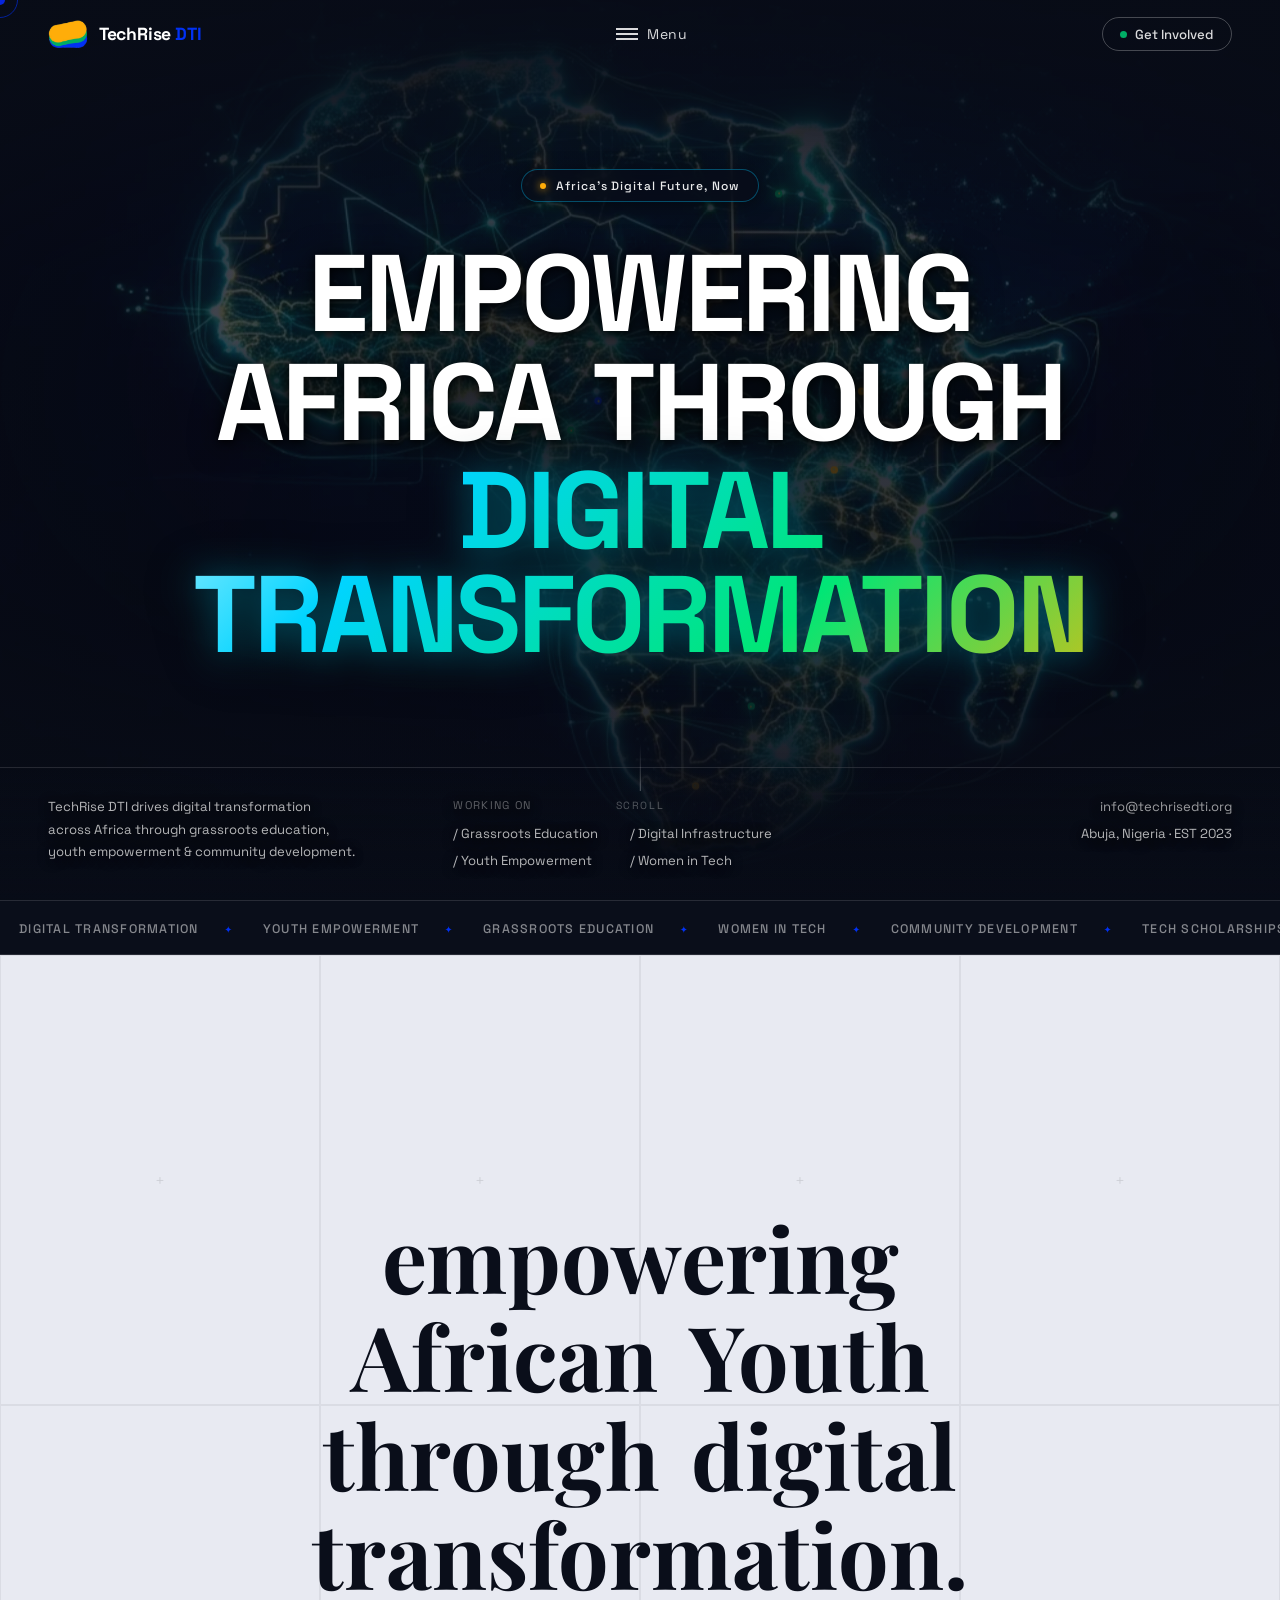
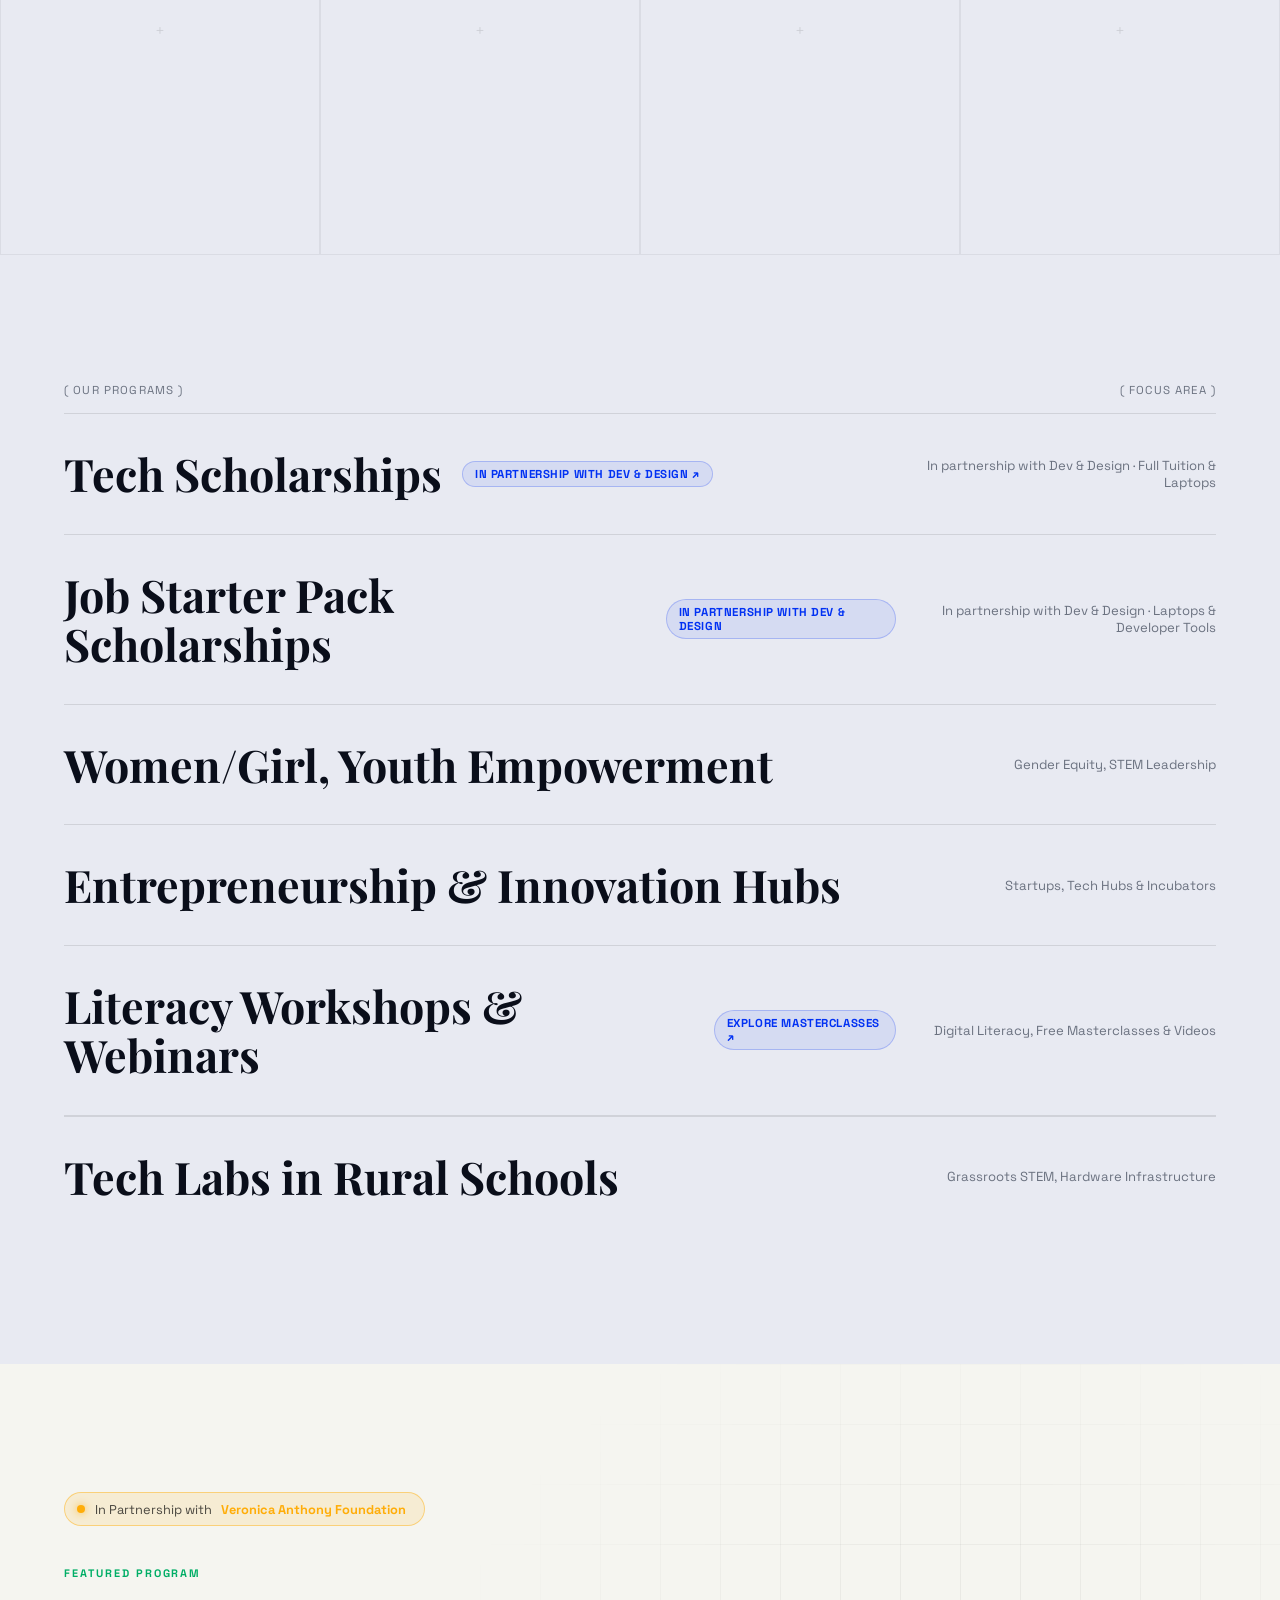
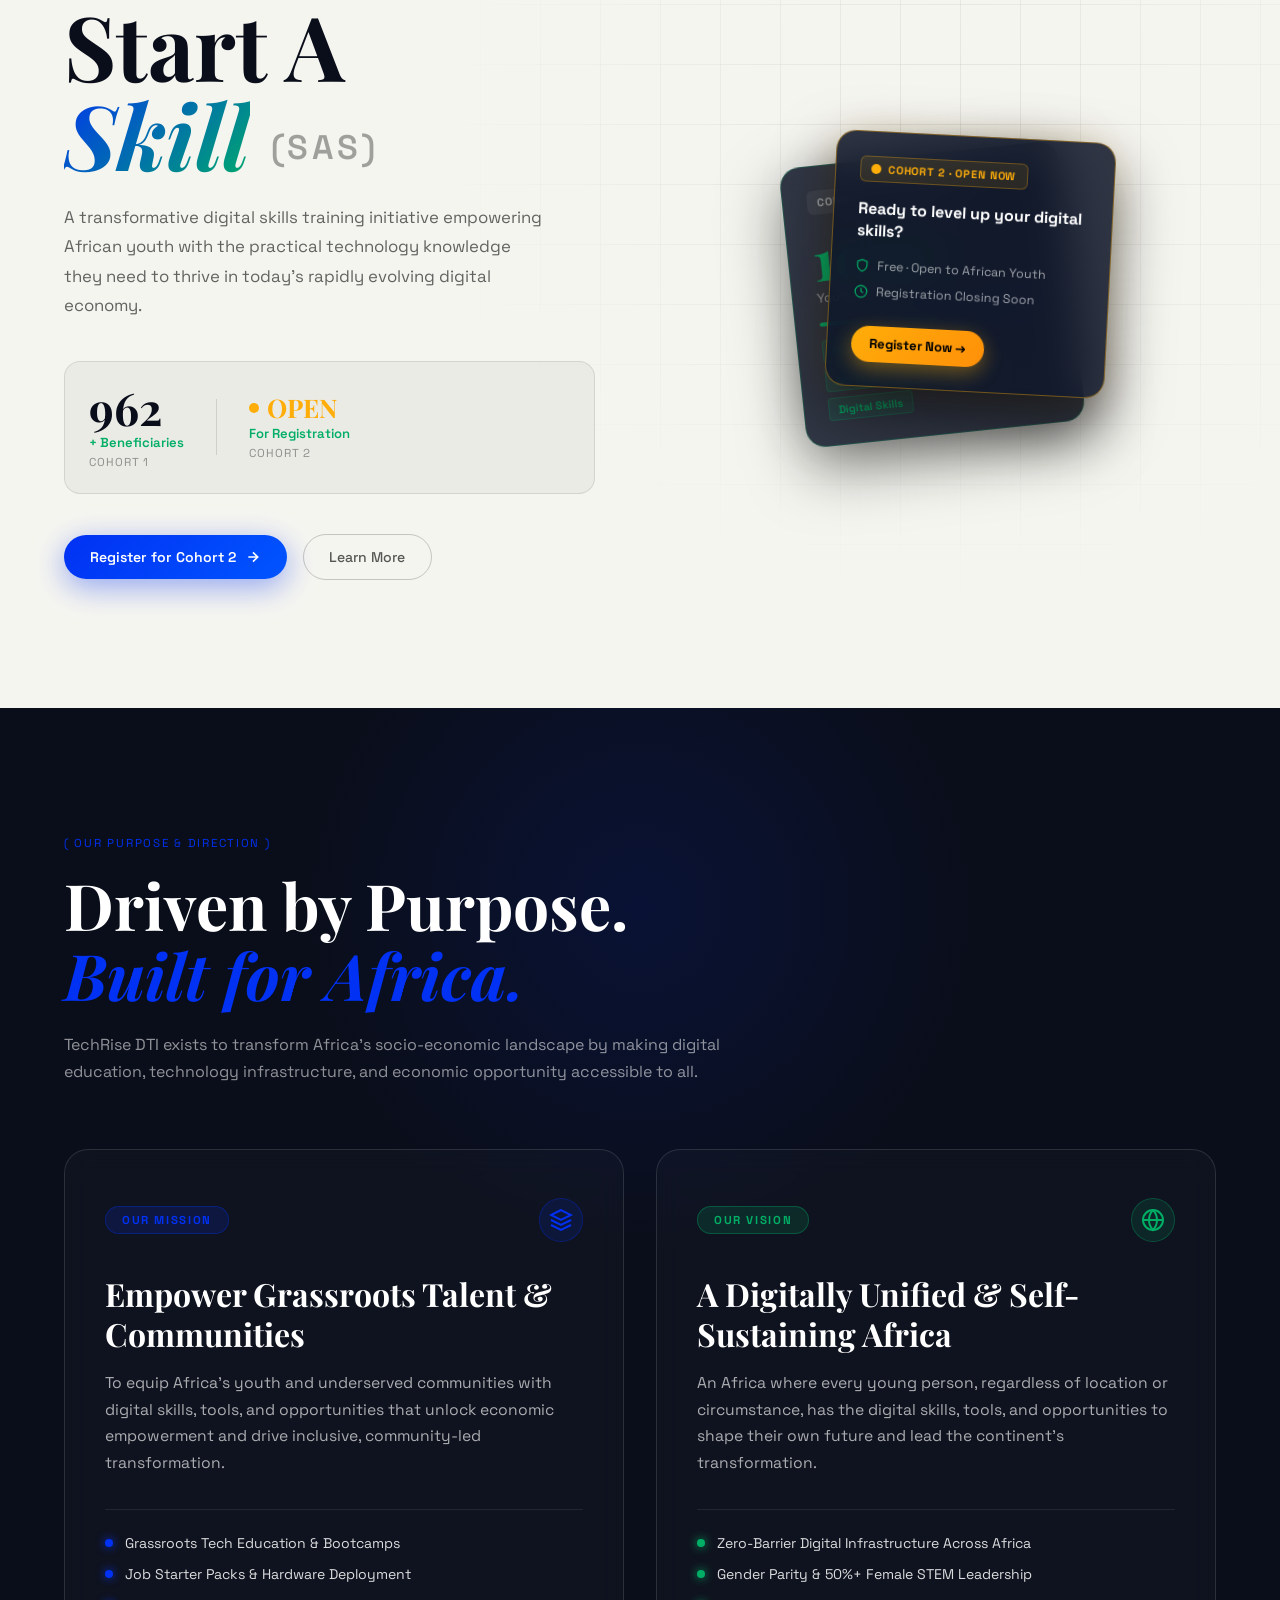
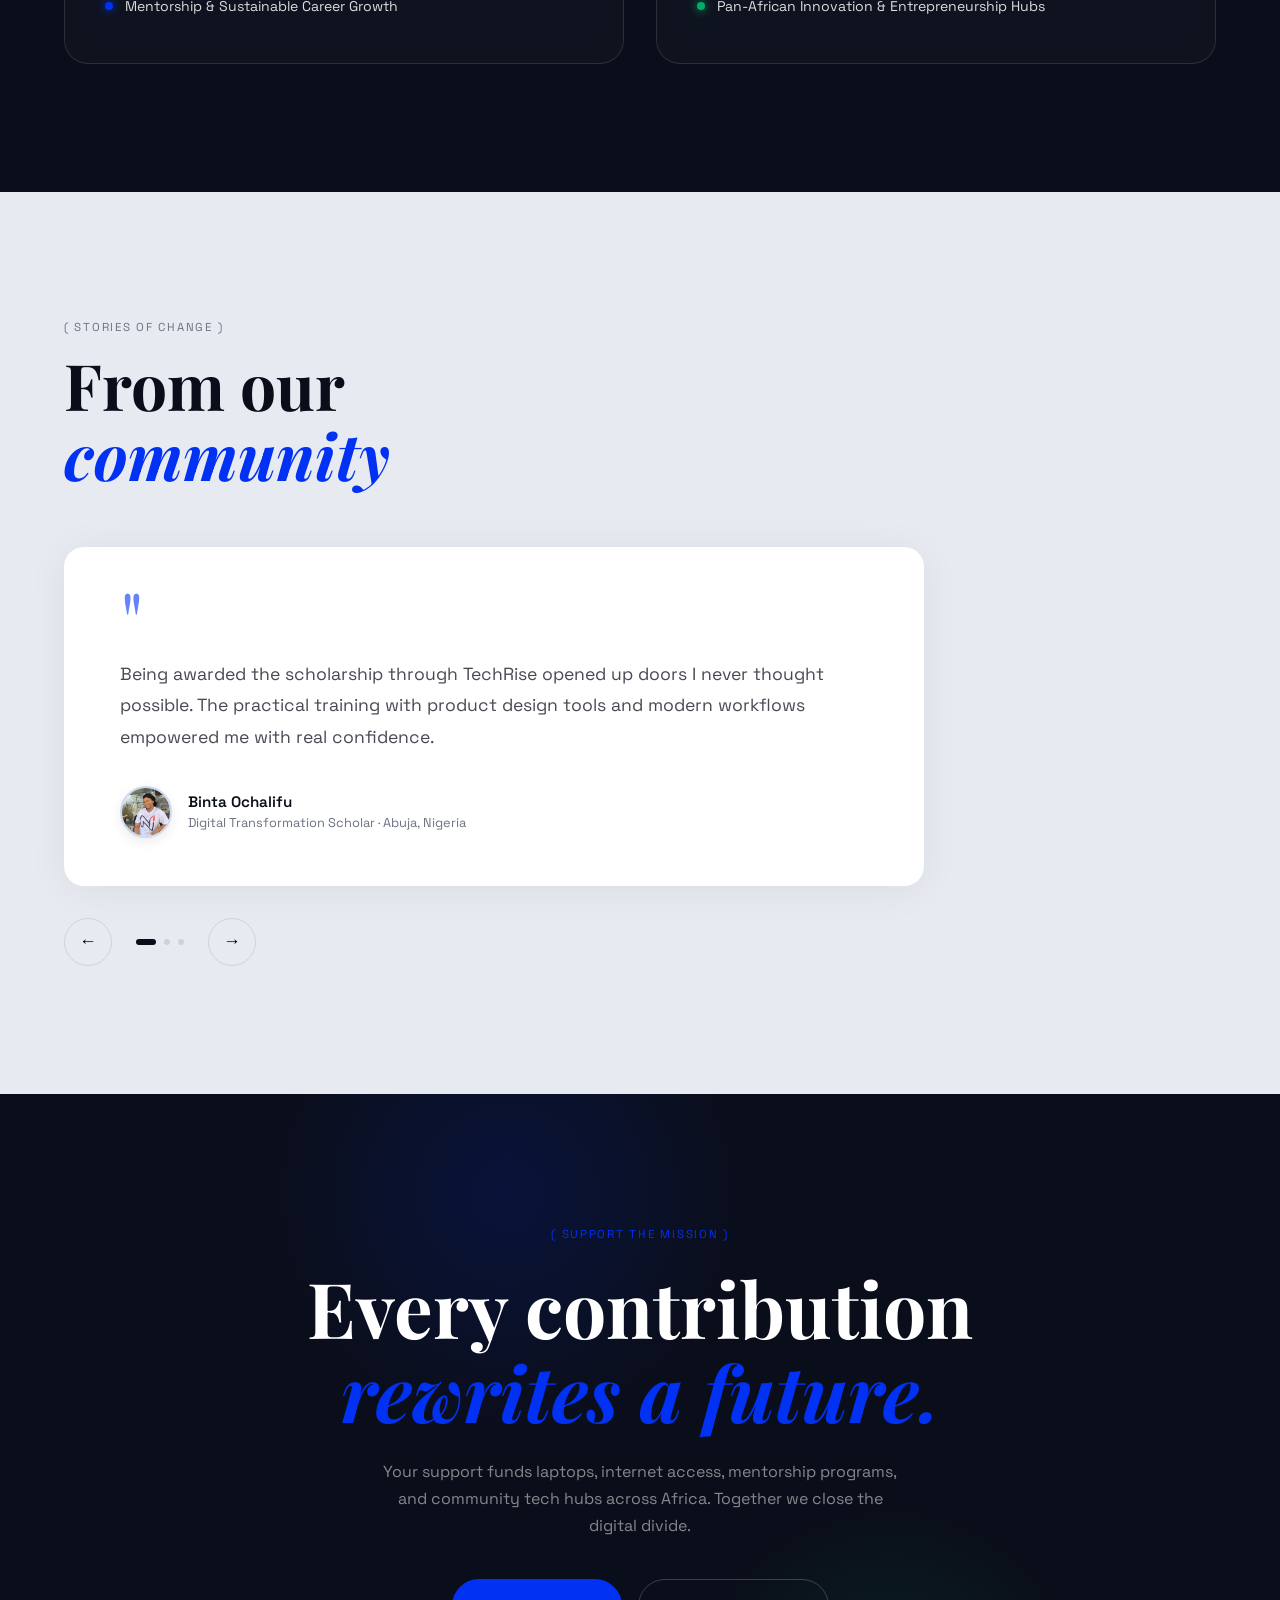
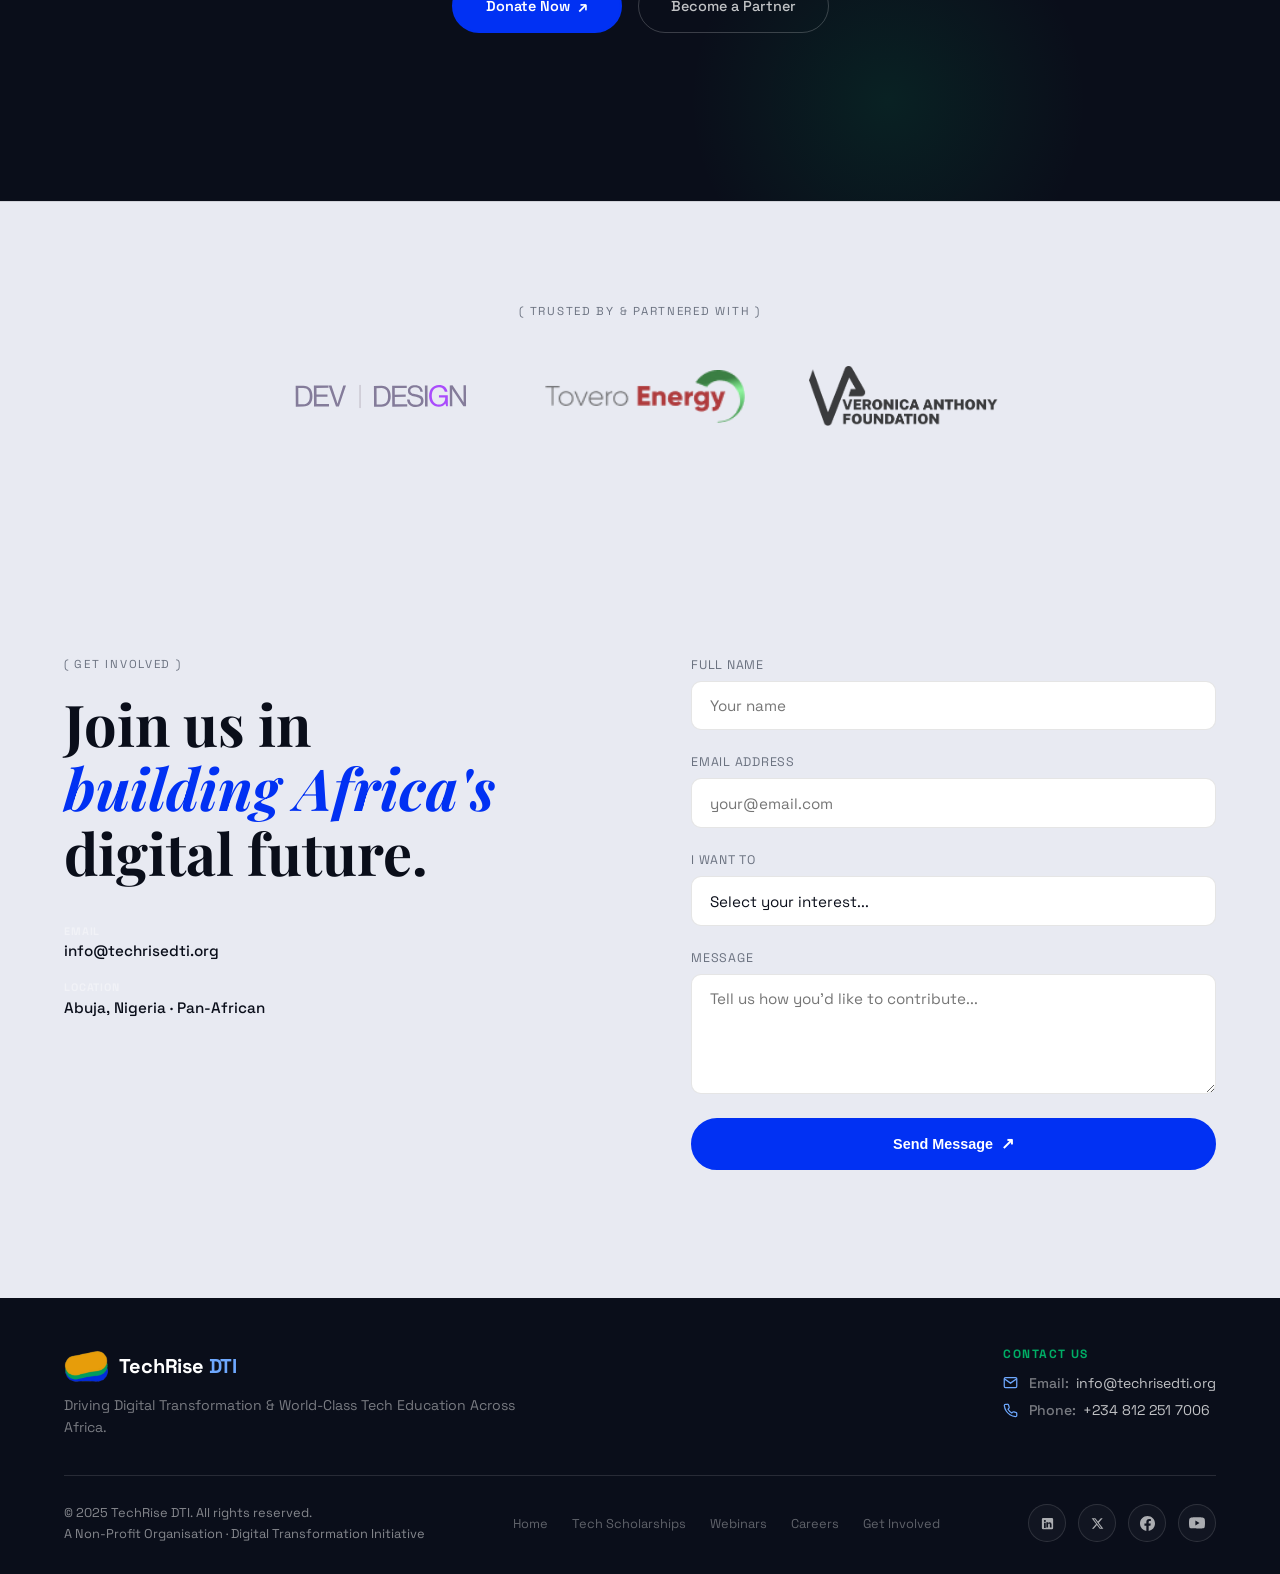
==== commit 6707aade: "Mark Work Smarter With AI masterclass as ended and add its recording Remove the homepage masterclass" ====
--- a/public/index.html
+++ b/public/index.html
@@ -238,90 +238,6 @@
   </div>
 
 
-  <section class="hw-section" id="upcoming-webinar-home">
-    <div class="hw-inner">
-
-      <div class="hw-content reveal-up">
-        <div class="hw-eyebrow">
-          <span class="hw-eyebrow-dot"></span>
-          UPCOMING VIRTUAL MASTERCLASS
-        </div>
-        <h2 class="hw-title">
-          Work Smarter<br>
-          <em class="hw-title-em">With AI</em>
-        </h2>
-        <div class="hw-meta-row">
-          <div class="hw-meta-item">
-            <svg width="15" height="15" viewBox="0 0 24 24" fill="none" stroke="currentColor" stroke-width="2"><rect x="3" y="4" width="18" height="18" rx="2"/><line x1="16" y1="2" x2="16" y2="6"/><line x1="8" y1="2" x2="8" y2="6"/><line x1="3" y1="10" x2="21" y2="10"/></svg>
-            <span>Thursday, 24 September 2026</span>
-          </div>
-          <div class="hw-meta-item">
-            <svg width="15" height="15" viewBox="0 0 24 24" fill="none" stroke="currentColor" stroke-width="2"><circle cx="12" cy="12" r="10"/><polyline points="12 6 12 12 16 14"/></svg>
-            <span>2:00 PM</span>
-          </div>
-          <div class="hw-meta-item">
-            <svg width="15" height="15" viewBox="0 0 24 24" fill="none" stroke="currentColor" stroke-width="2"><path d="M20 21v-2a4 4 0 0 0-4-4H8a4 4 0 0 0-4 4v2"/><circle cx="12" cy="7" r="4"/></svg>
-            <span>TechRise DTI</span>
-          </div>
-        </div>
-        <p class="hw-desc">
-          Discover 10 practical AI workflows you can start using immediately to work faster, think sharper, and achieve more. This hands-on virtual masterclass by TechRise DTI is designed for African youth ready to harness AI as a real career advantage.
-        </p>
-        <div class="hw-tags">
-          <span>Artificial Intelligence</span>
-          <span>Productivity &amp; Workflows</span>
-          <span>Digital Skills</span>
-          <span>Free to Attend</span>
-        </div>
-        <div class="hw-cta-row">
-          <a href="https://forms.gle/2xsVJELLk7PdKg6G7" target="_blank" rel="noopener" class="hw-btn-primary">
-            <span>Register Free</span>
-            <svg width="16" height="16" viewBox="0 0 24 24" fill="none" stroke="currentColor" stroke-width="2.5"><path d="M5 12h14M12 5l7 7-7 7"/></svg>
-          </a>
-          <a href="/webinars.html" class="hw-btn-ghost">View All Webinars</a>
-        </div>
-      </div>
-
-      <div class="hw-visual reveal-up" data-delay="0.1">
-        <div class="hw-card">
-          <div class="hw-card-header">
-            <span class="hw-card-badge">
-              <span class="hw-card-pulse"></span>
-              UPCOMING · 24 SEP 2026
-            </span>
-          </div>
-          <div class="hw-card-icon">
-            <svg width="48" height="48" viewBox="0 0 24 24" fill="none" stroke="currentColor" stroke-width="1.5"><rect x="3" y="4" width="18" height="18" rx="2"/><line x1="16" y1="2" x2="16" y2="6"/><line x1="8" y1="2" x2="8" y2="6"/><line x1="3" y1="10" x2="21" y2="10"/></svg>
-          </div>
-          <h3 class="hw-card-title">Work Smarter With AI</h3>
-          <p class="hw-card-sub">10 Practical AI Workflows You Can Use Immediately</p>
-          <div class="hw-card-divider"></div>
-          <div class="hw-card-detail-list">
-            <div class="hw-card-detail-item">
-              <svg width="14" height="14" viewBox="0 0 24 24" fill="none" stroke="currentColor" stroke-width="2"><circle cx="12" cy="12" r="10"/><polyline points="12 6 12 12 16 14"/></svg>
-              <span>2:00 PM</span>
-            </div>
-            <div class="hw-card-detail-item">
-              <svg width="14" height="14" viewBox="0 0 24 24" fill="none" stroke="currentColor" stroke-width="2"><path d="M17 21v-2a4 4 0 0 0-4-4H5a4 4 0 0 0-4 4v2"/><circle cx="9" cy="7" r="4"/><path d="M23 21v-2a4 4 0 0 0-3-3.87"/><path d="M16 3.13a4 4 0 0 1 0 7.75"/></svg>
-              <span>Open to Everyone · Free</span>
-            </div>
-            <div class="hw-card-detail-item">
-              <svg width="14" height="14" viewBox="0 0 24 24" fill="none" stroke="currentColor" stroke-width="2"><circle cx="12" cy="12" r="10"/><line x1="2" y1="12" x2="22" y2="12"/><path d="M12 2a15.3 15.3 0 0 1 4 10 15.3 15.3 0 0 1-4 10A15.3 15.3 0 0 1 8 12a15.3 15.3 0 0 1 4-10z"/></svg>
-              <span>Hosted by TechRise DTI</span>
-            </div>
-          </div>
-          <a href="https://forms.gle/2xsVJELLk7PdKg6G7" target="_blank" rel="noopener" class="hw-card-register">
-            Secure Your Spot →
-          </a>
-        </div>
-        <div class="hw-card-glow"></div>
-      </div>
-
-    </div>
-  </section>
-
-
-
   <section class="about-blur-section" id="about">
     <div class="blur-bg-grid">
       <span class="bg-cross">+</span><span class="bg-cross">+</span>
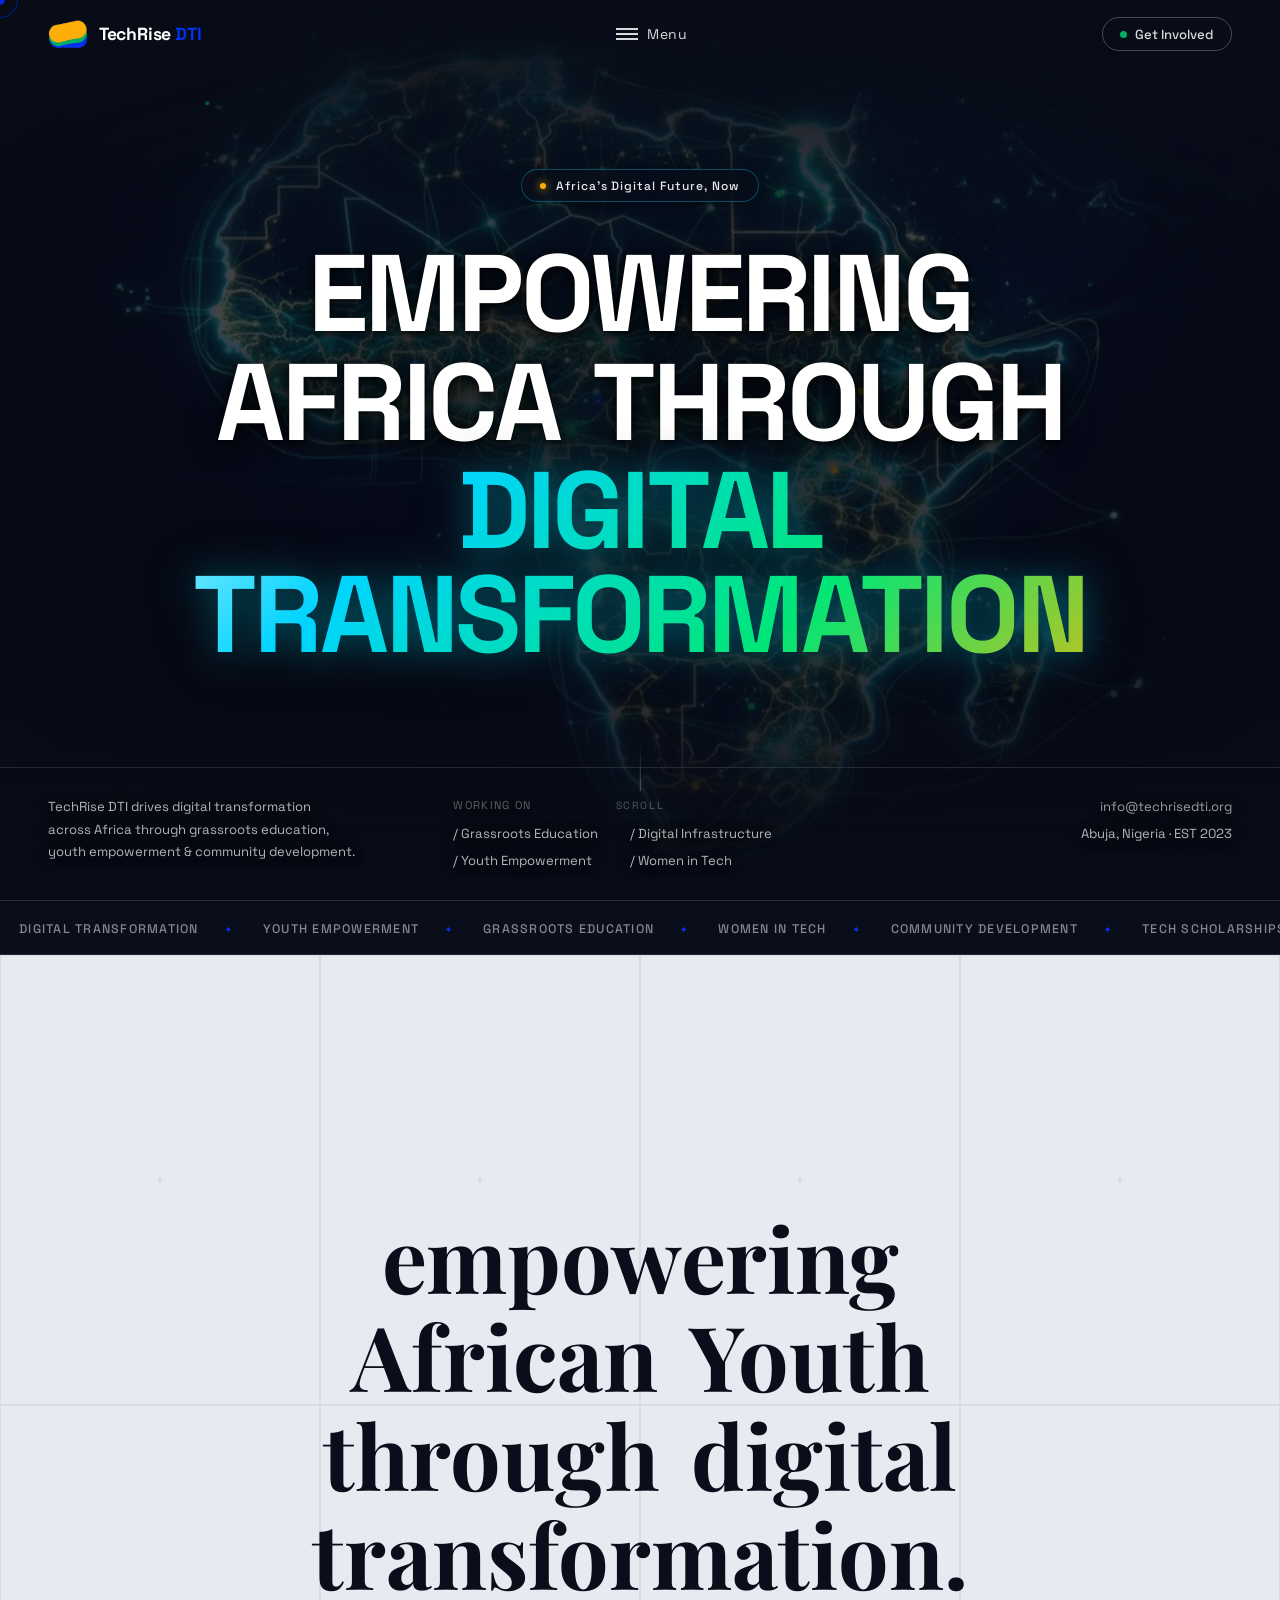
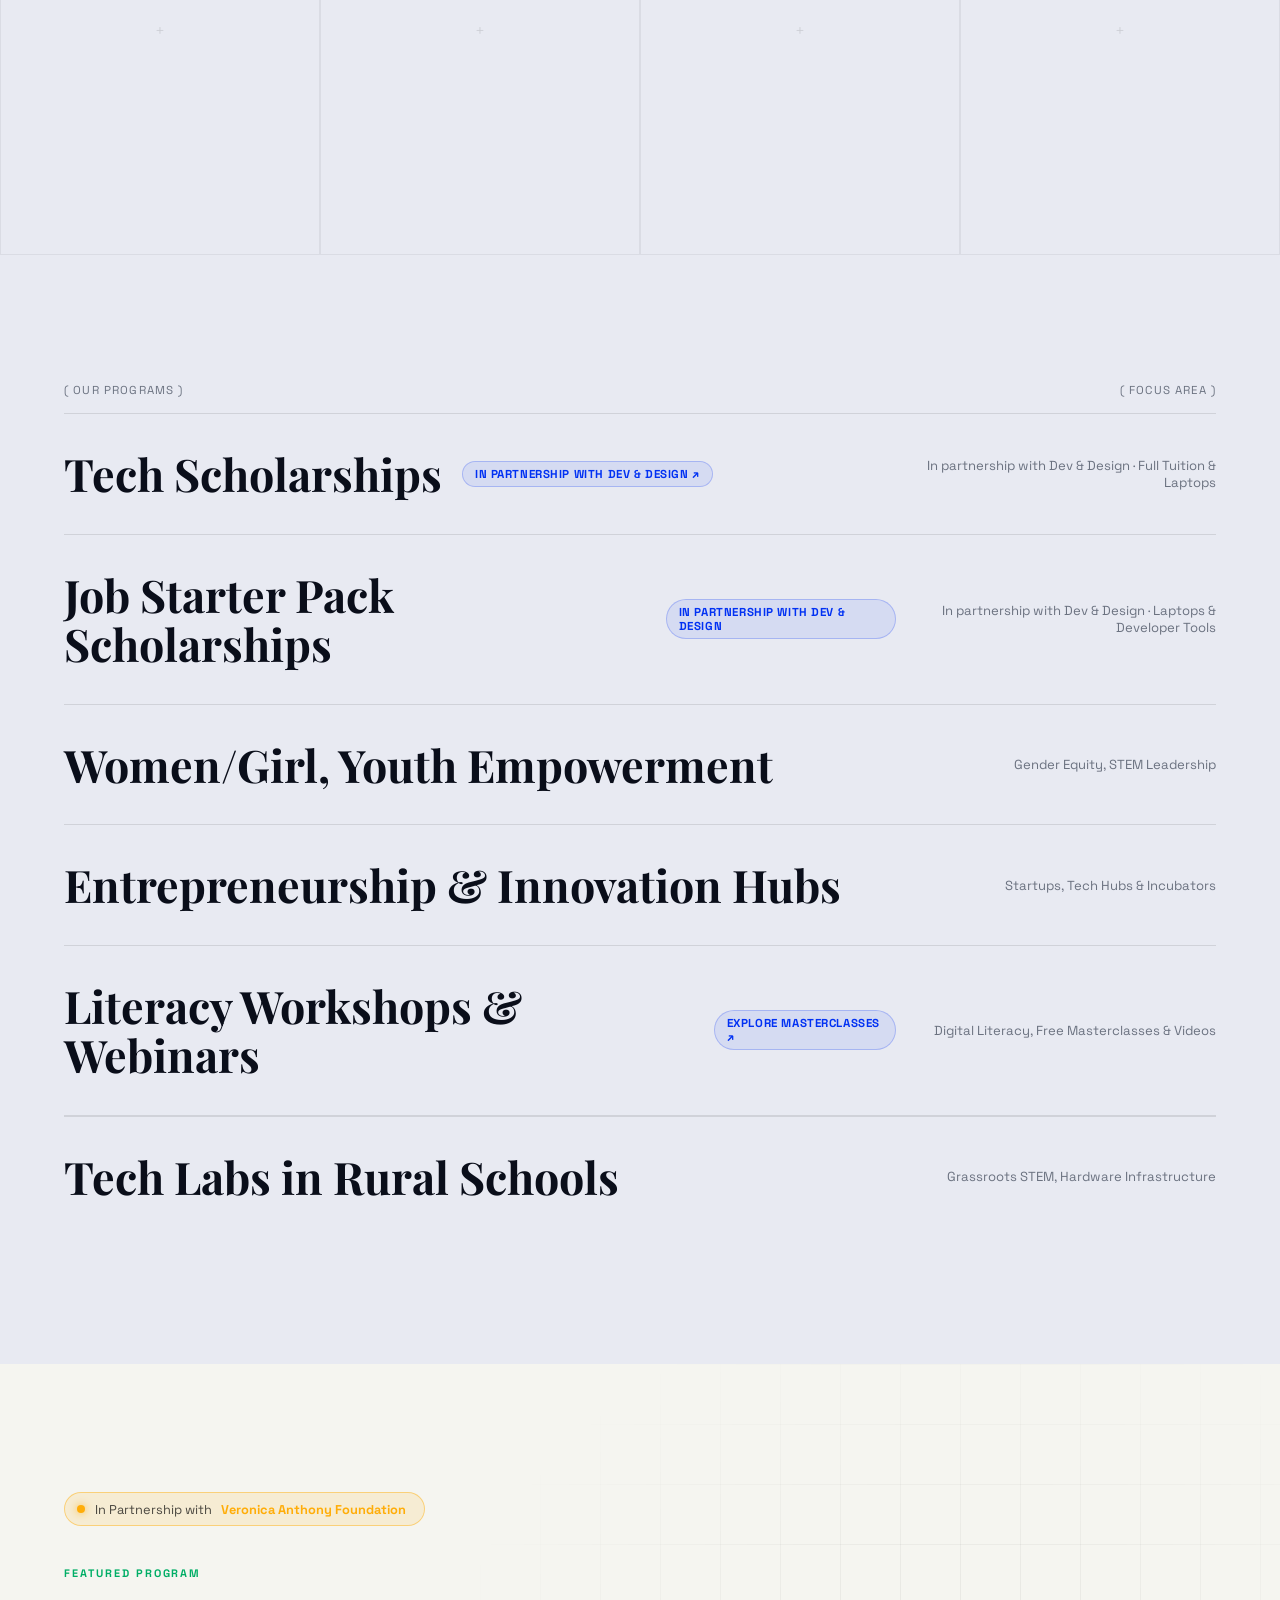
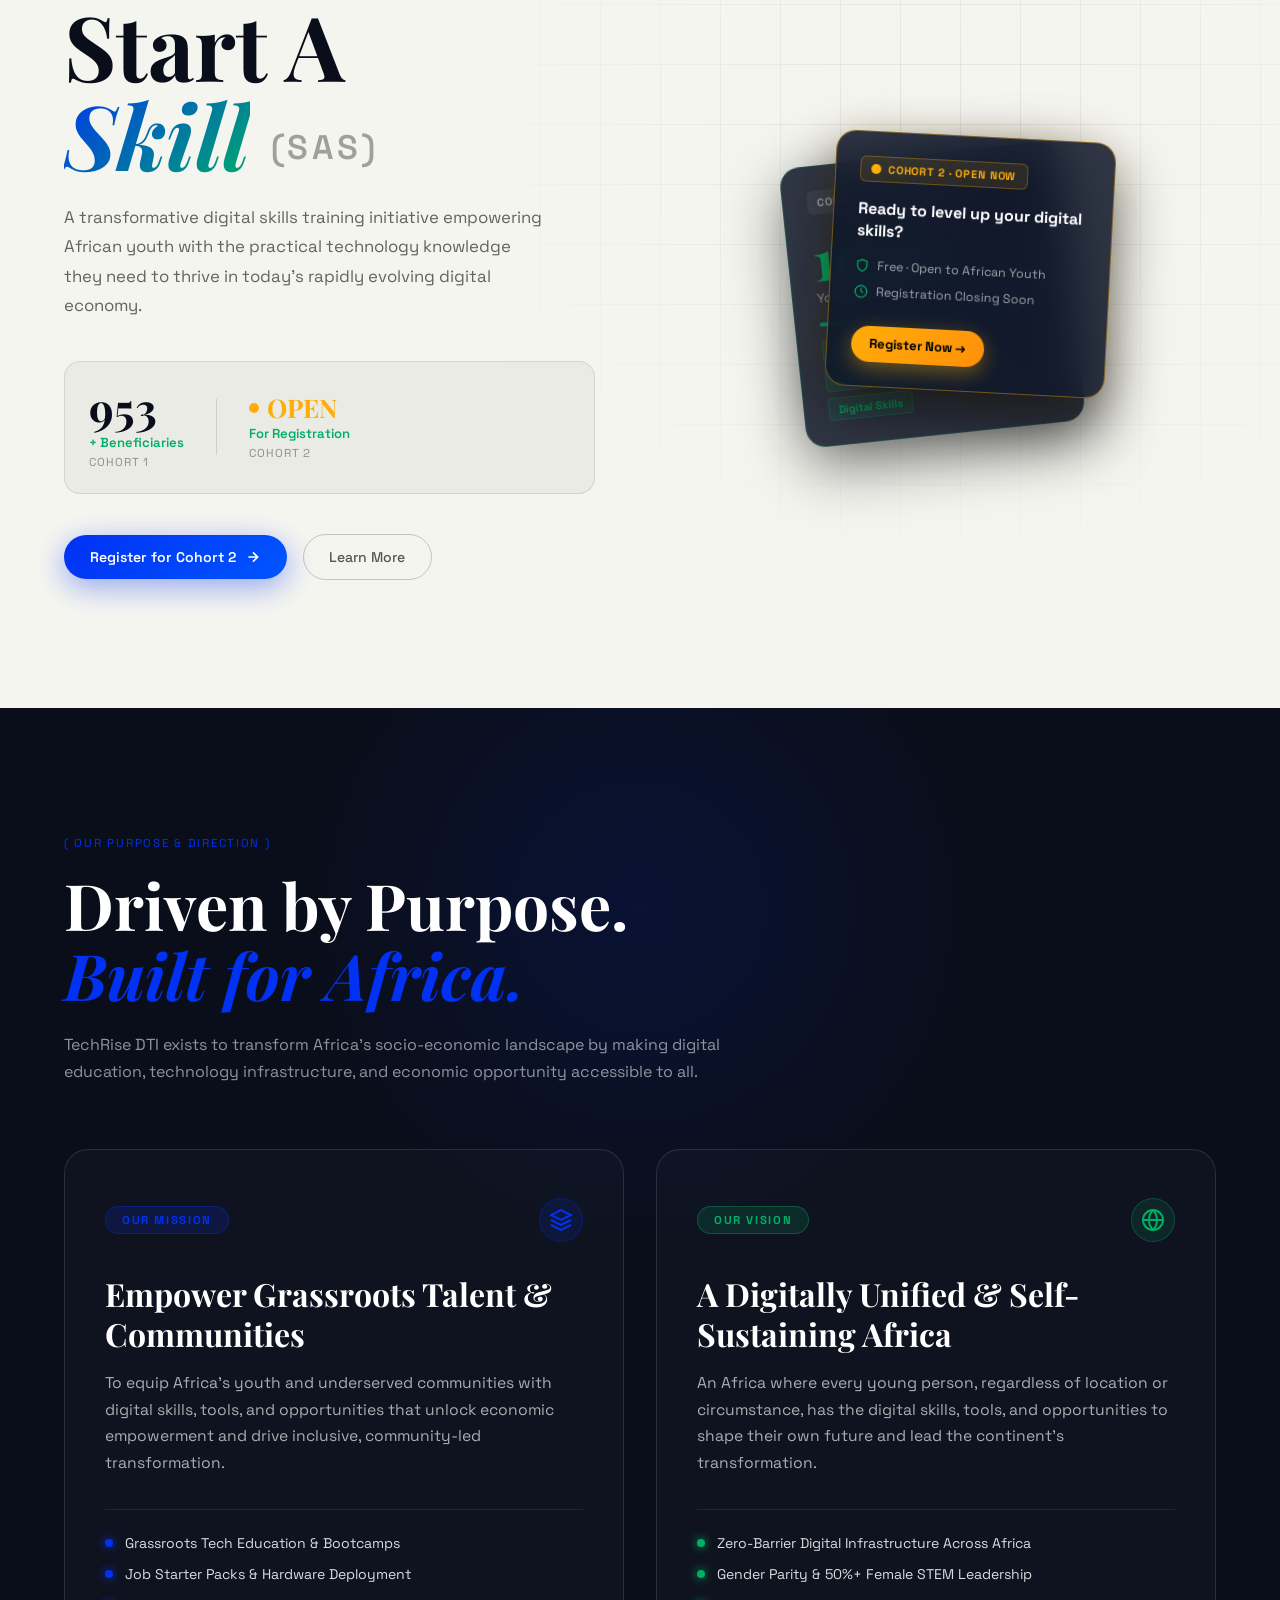
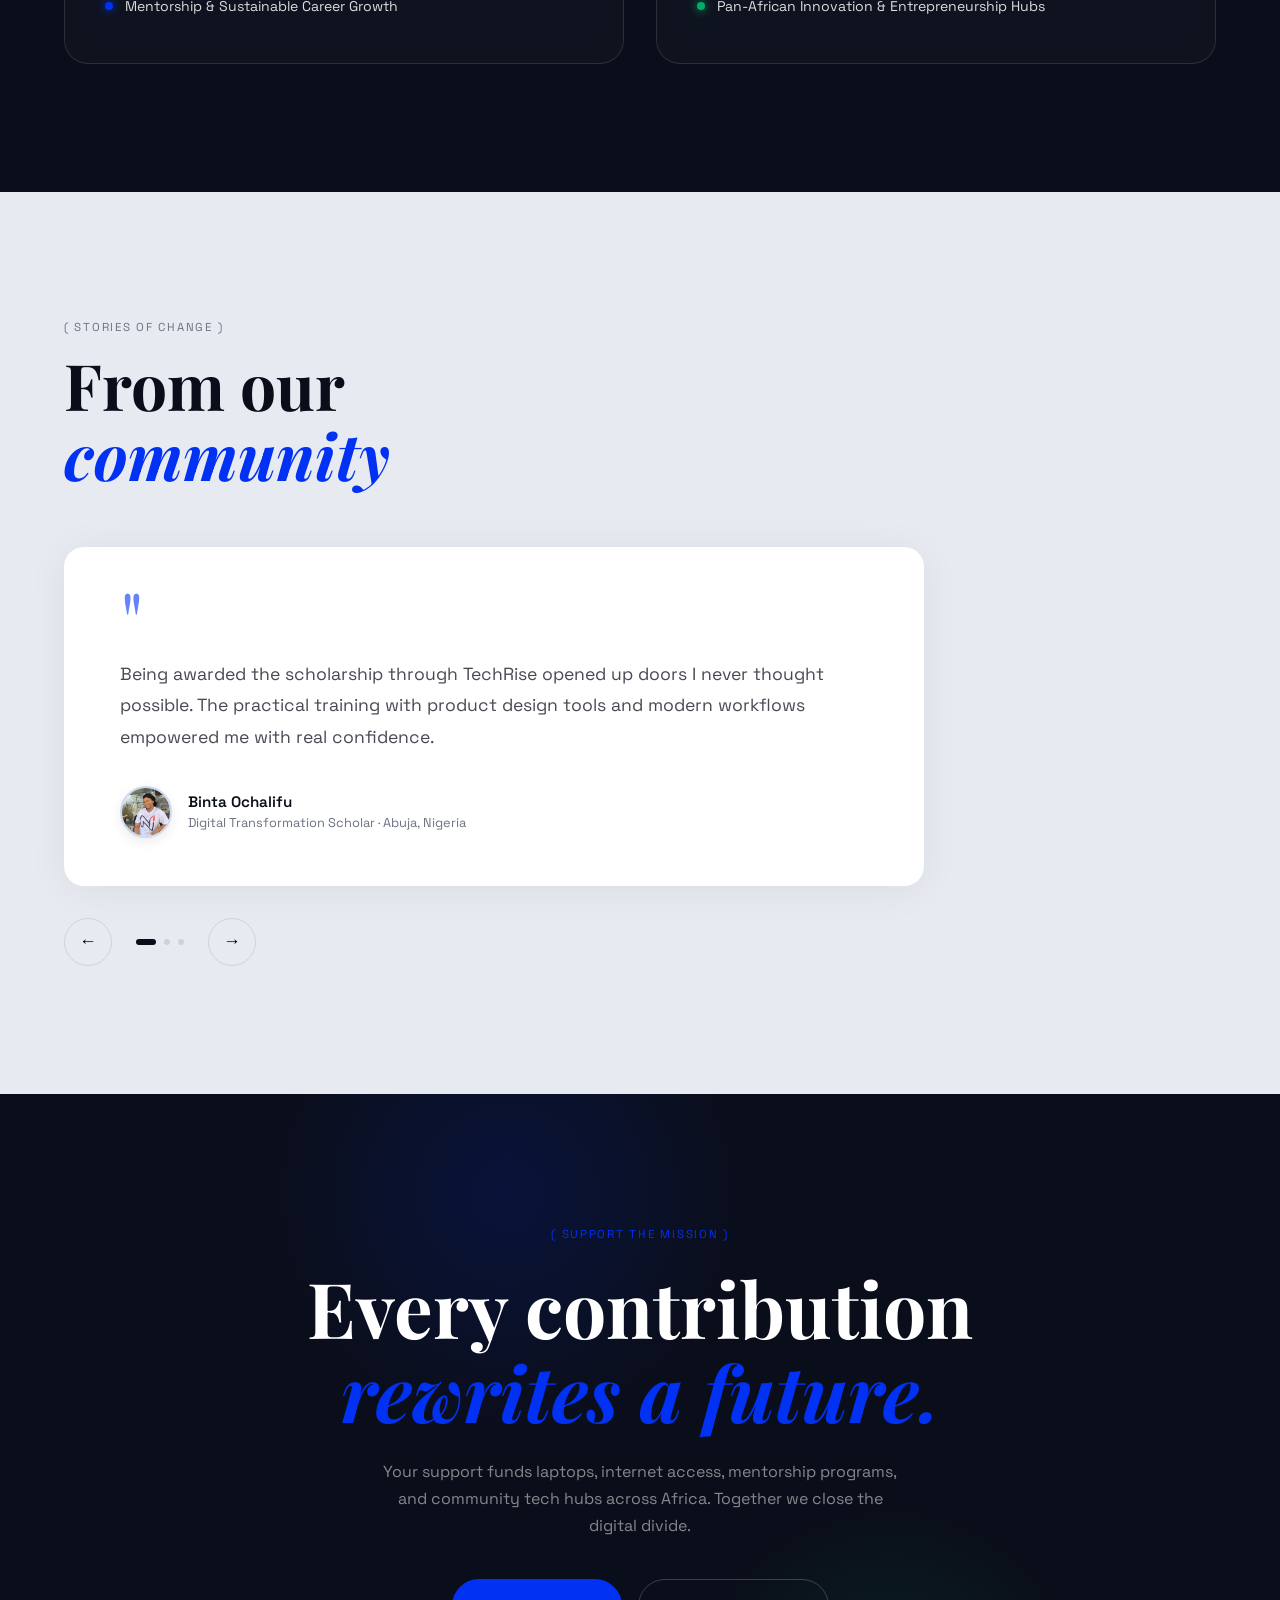
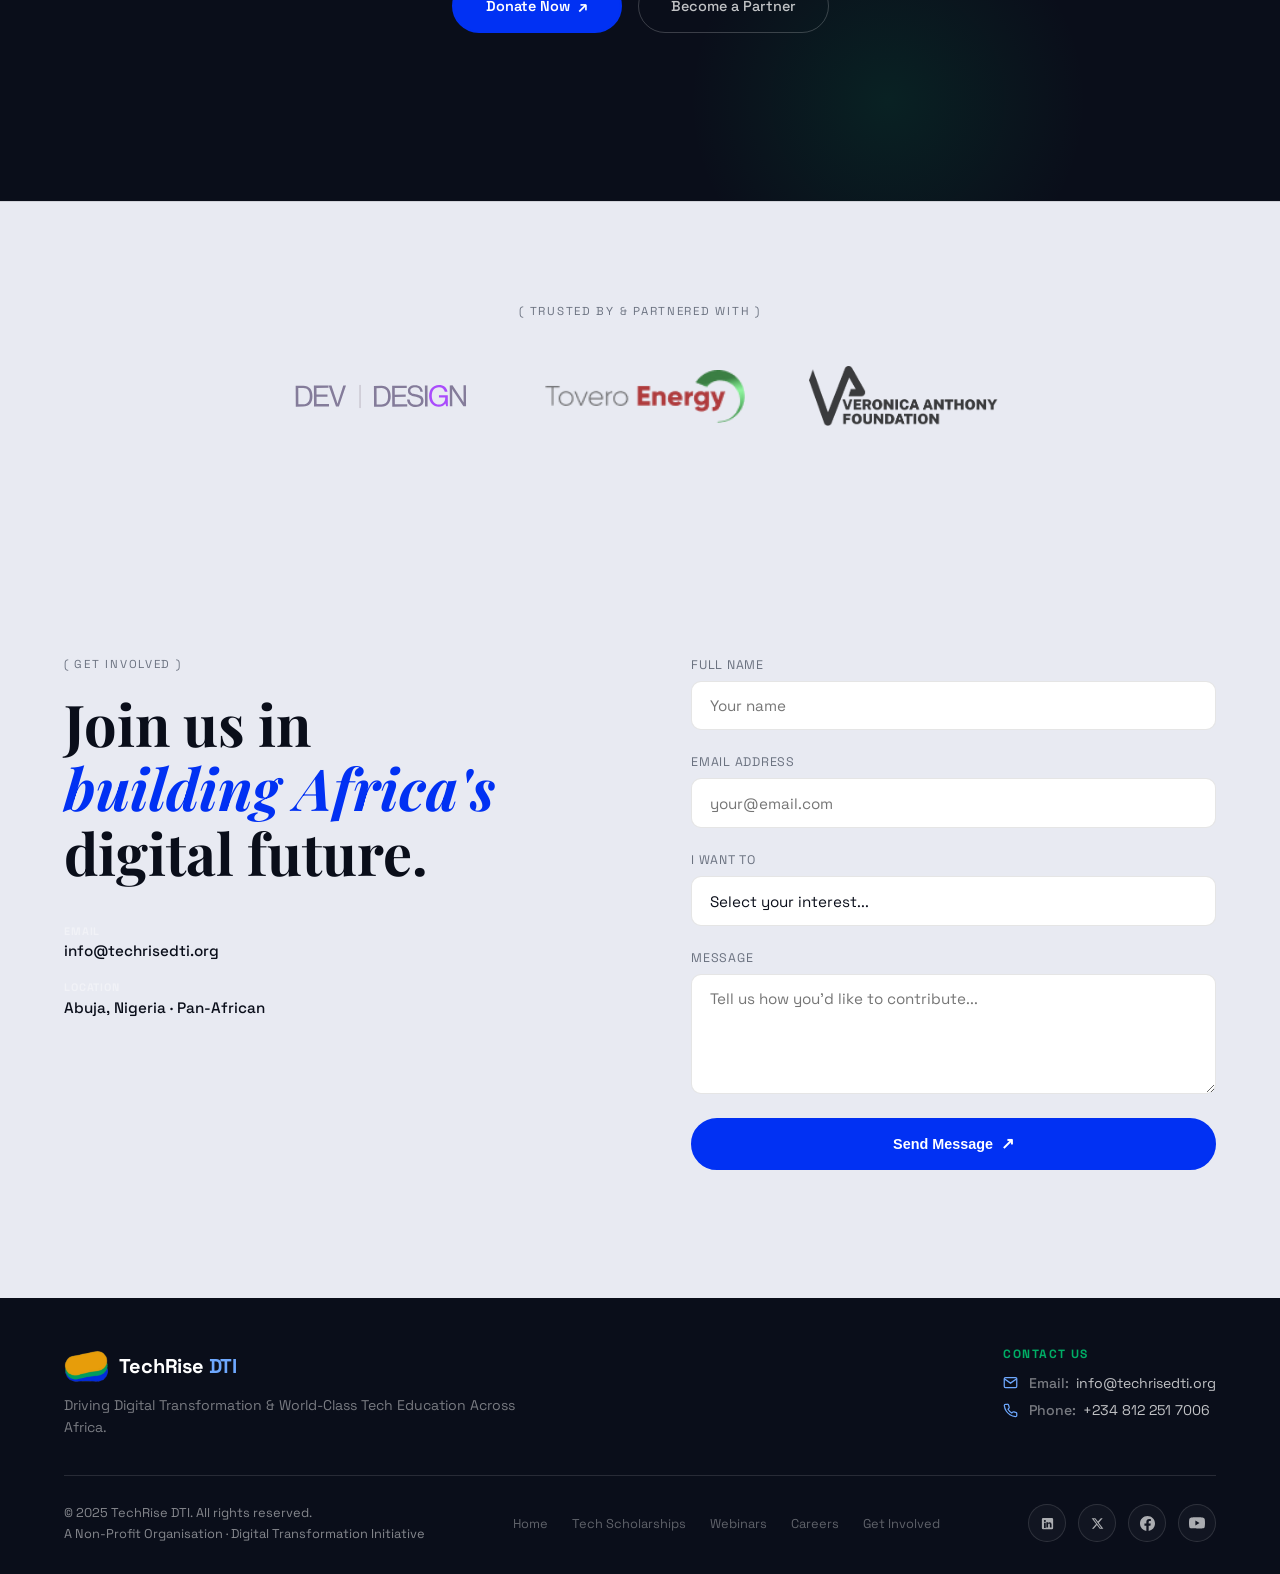
==== commit 9e64f2ec: "Trim menu to Programs, Stories, Partners and Careers Co-Authored-By: Claude Opus 5.5 <noreply@anthro" ====
--- a/public/index.html
+++ b/public/index.html
@@ -116,11 +116,8 @@
   <div class="menu-overlay" id="menu-overlay" inert>
     <div class="menu-overlay-inner">
       <nav class="menu-nav">
-        <a href="#about" class="menu-link" data-index="01">About Us</a>
-        <a href="#mission" class="menu-link" data-index="02">Mission &amp; Vision</a>
-        
         <div class="menu-dropdown-group" id="menu-programs-group">
-          <button class="menu-link menu-dropdown-toggle" id="menu-programs-toggle" data-index="03" aria-expanded="false">
+          <button class="menu-link menu-dropdown-toggle" id="menu-programs-toggle" data-index="01" aria-expanded="false">
             <span>Programs</span>
             <span class="menu-toggle-icon">+</span>
           </button>
@@ -136,10 +133,9 @@
           </div>
         </div>
 
-        <a href="#stories" class="menu-link" data-index="04">Stories</a>
-        <a href="#partners" class="menu-link" data-index="05">Partners</a>
-        <a href="/careers.html" class="menu-link" data-index="06">Careers</a>
-        <a href="#contact" class="menu-link" data-index="07">Get Involved</a>
+        <a href="#stories" class="menu-link" data-index="02">Stories</a>
+        <a href="#partners" class="menu-link" data-index="03">Partners</a>
+        <a href="/careers.html" class="menu-link" data-index="04">Careers</a>
       </nav>
       <div class="menu-footer">
         <div class="menu-social">
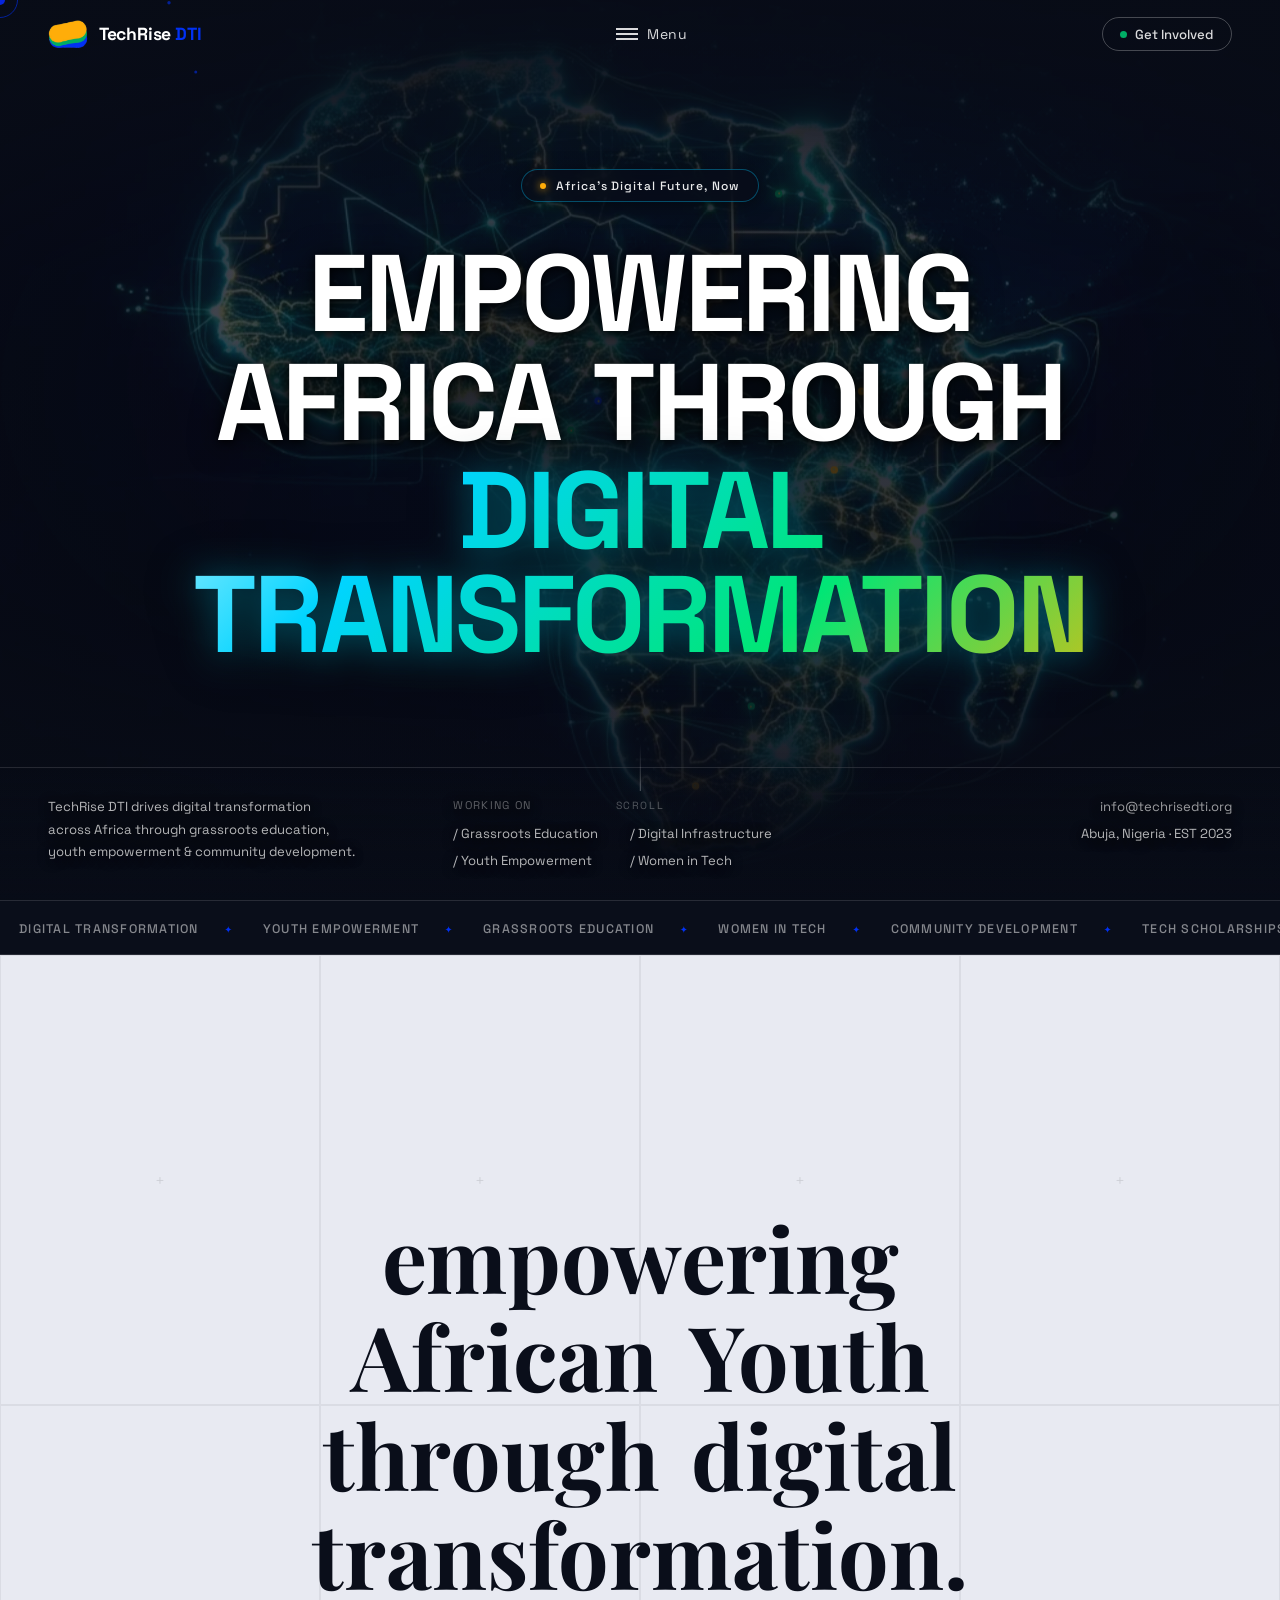
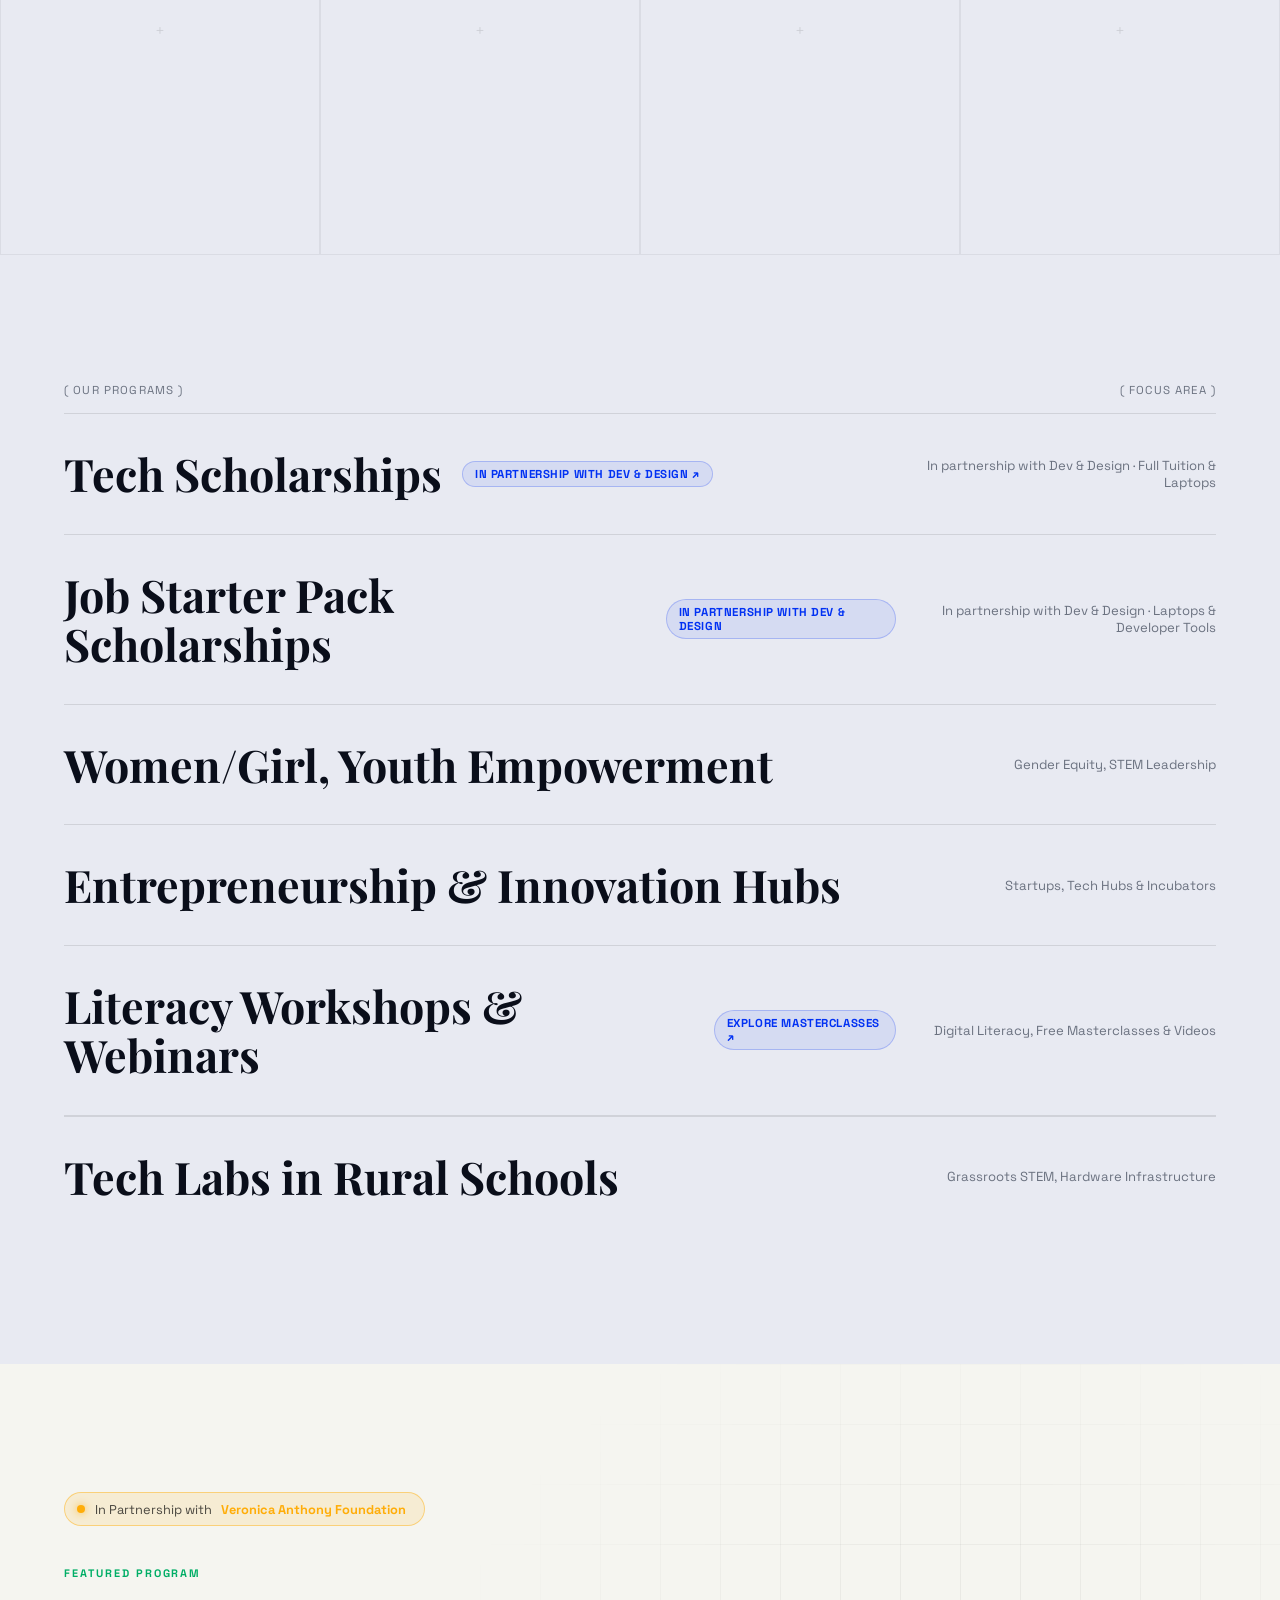
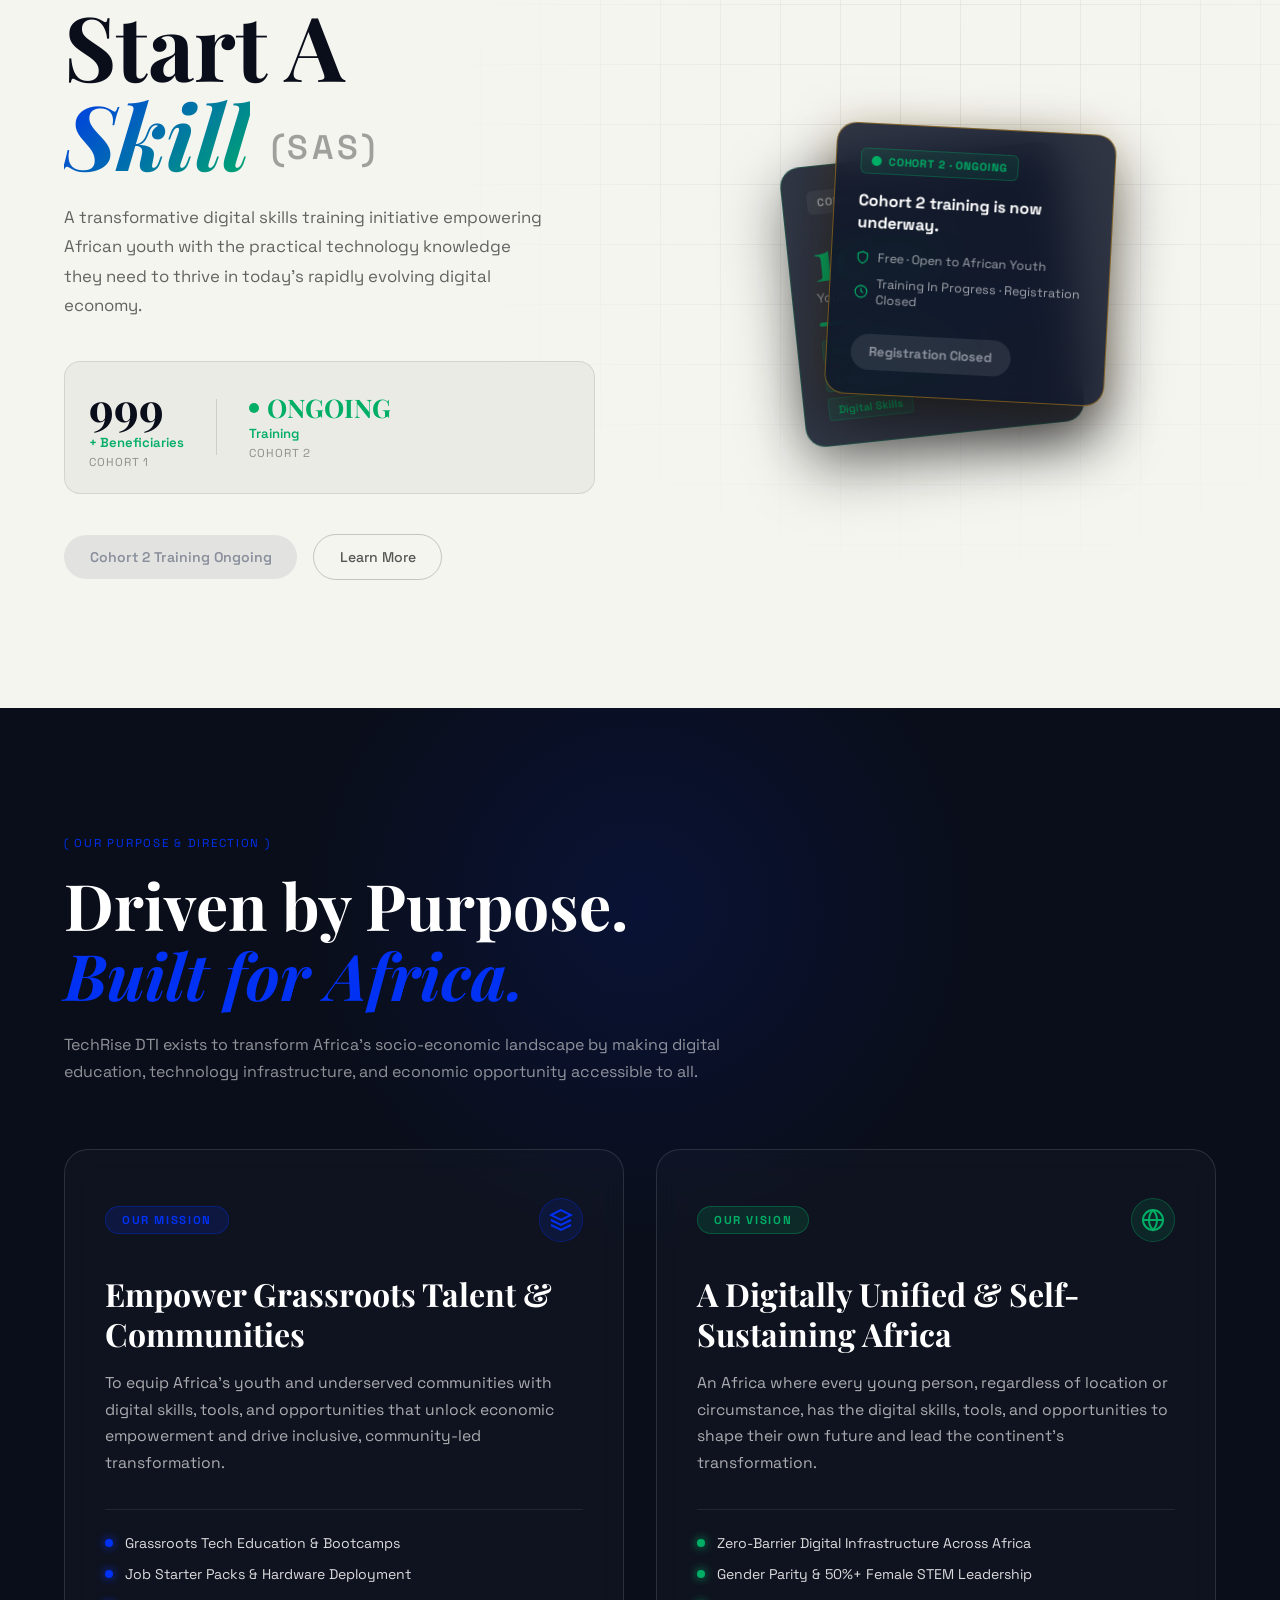
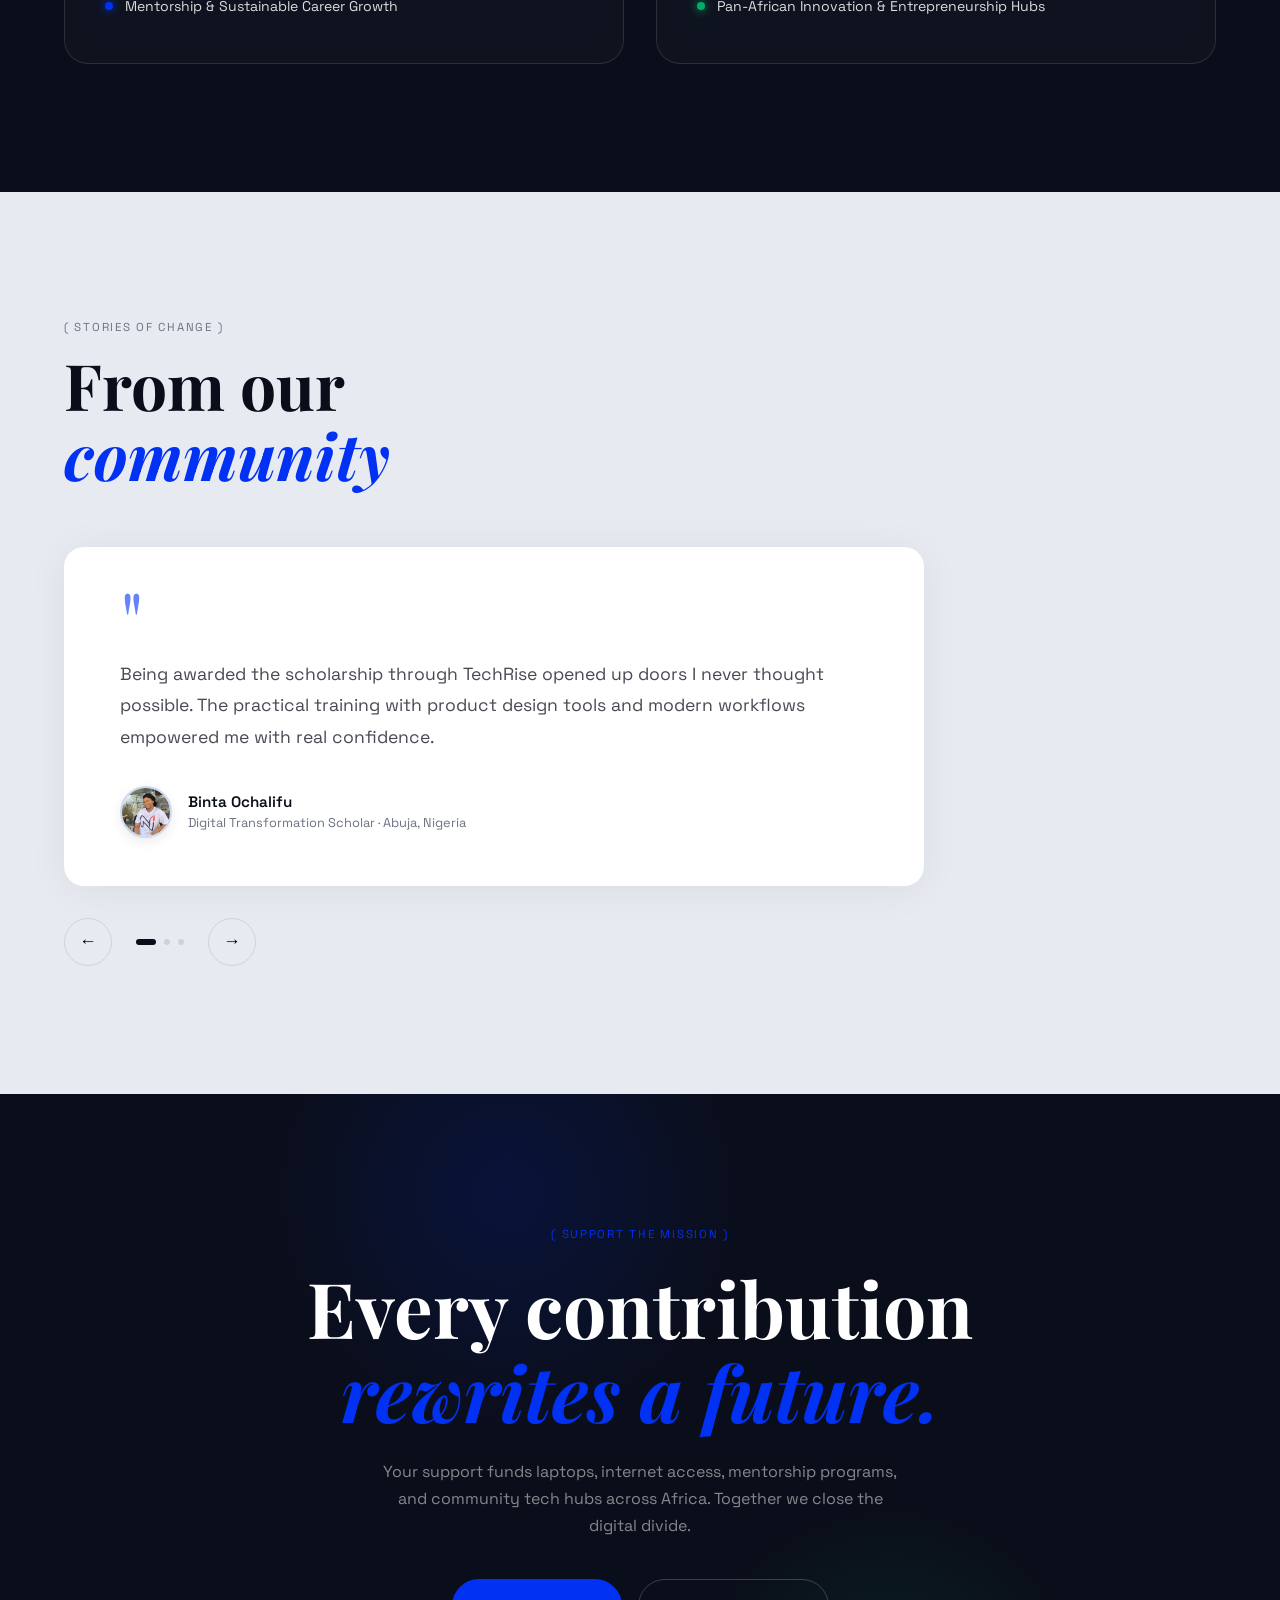
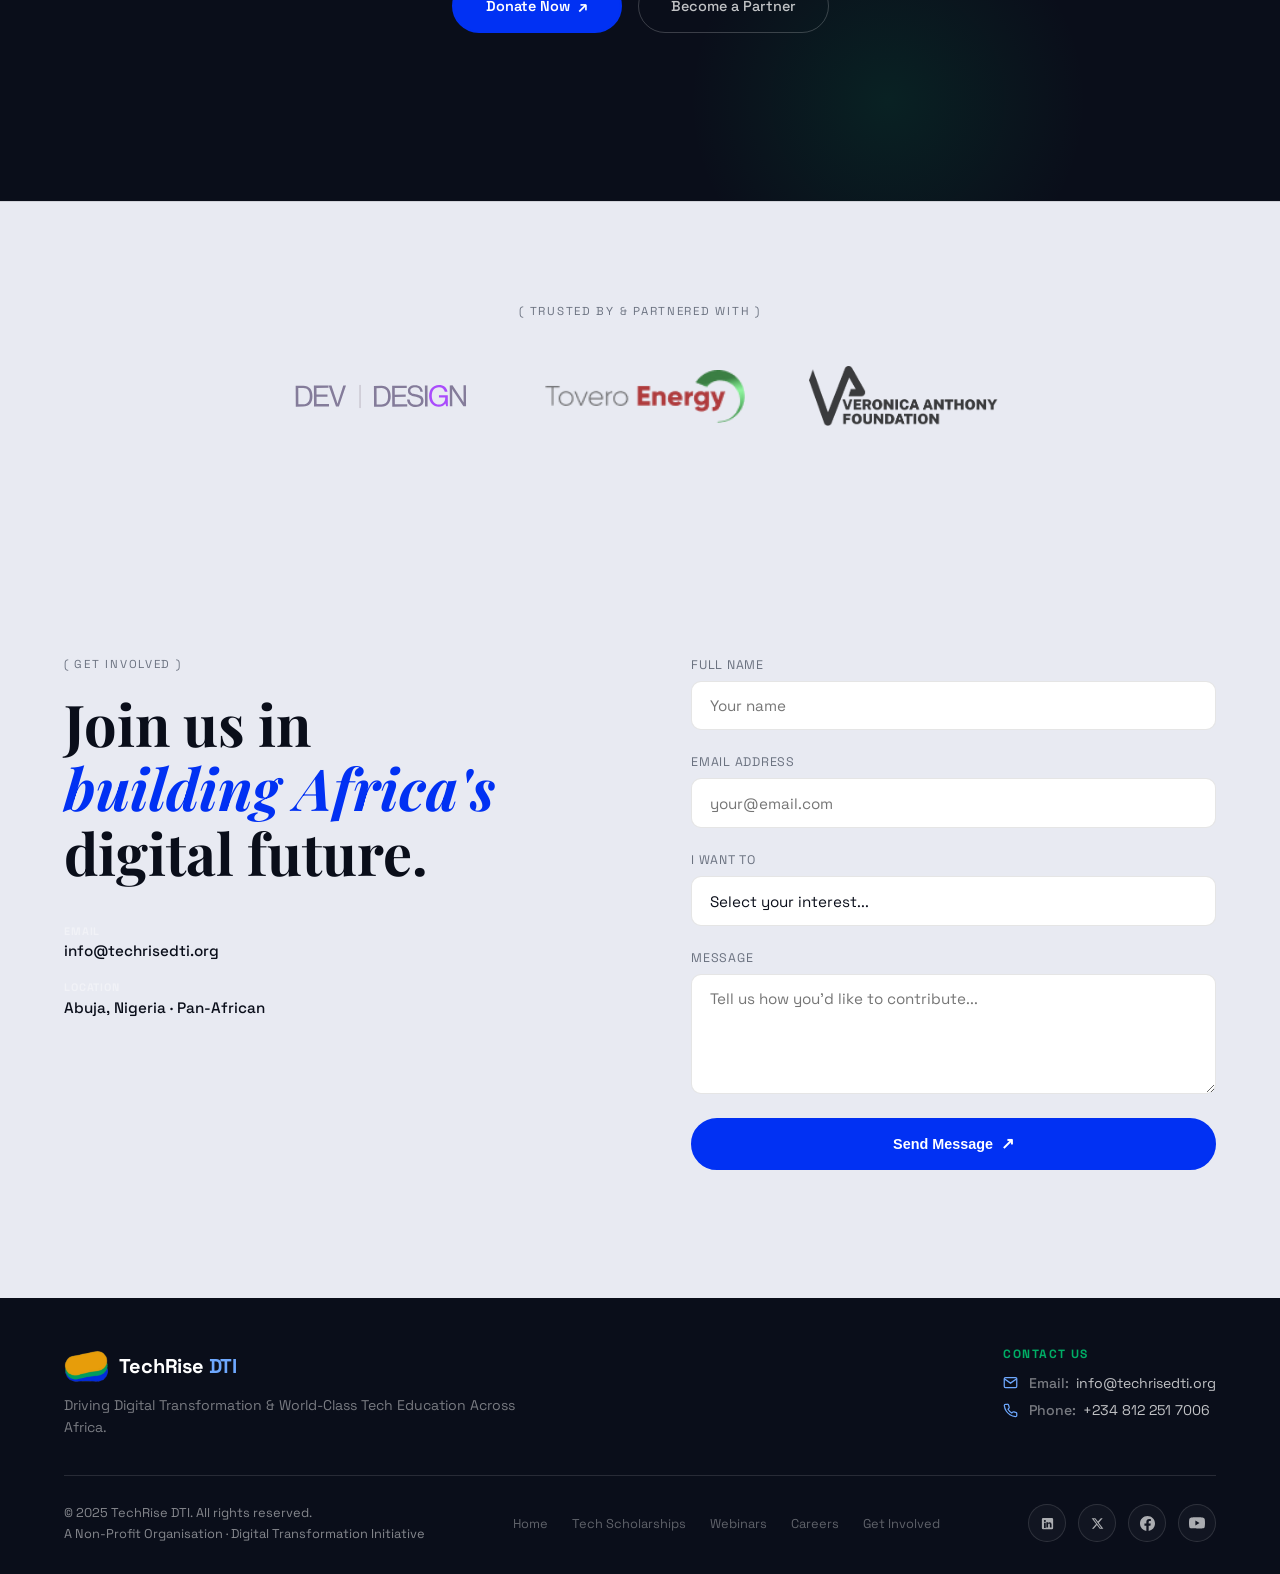
==== commit 90321ef8: "dti" ====
--- a/public/index.html
+++ b/public/index.html
@@ -26,7 +26,7 @@
   <link rel="preconnect" href="https://fonts.googleapis.com" />
   <link rel="preconnect" href="https://fonts.gstatic.com" crossorigin />
   <link href="https://fonts.googleapis.com/css2?family=Playfair+Display:ital,wght@0,700;0,800;0,900;1,700&family=Space+Grotesk:wght@300;400;500;600;700&display=swap" rel="stylesheet" />
-  <link rel="stylesheet" href="style.css?v=2026-09-21" />
+  <link rel="stylesheet" href="style.css?v=2026-10-28" />
   <script type="application/ld+json">
 {
   "@context": "https://schema.org",
@@ -363,21 +363,20 @@
             </div>
             <div class="sas-stat-divider"></div>
             <div class="sas-stat-item">
-              <div class="sas-stat-open-badge">
+              <div class="sas-stat-open-badge is-ongoing">
                 <span class="sas-open-pulse"></span>
-                OPEN
+                ONGOING
               </div>
-              <div class="sas-stat-suffix">For Registration</div>
+              <div class="sas-stat-suffix">Training</div>
               <div class="sas-stat-label">Cohort 2</div>
             </div>
           </div>
 
           <!-- CTA Buttons -->
           <div class="sas-cta-row">
-            <a href="https://bit.ly/SAS_Programme" target="_blank" rel="noopener noreferrer" class="sas-btn-primary">
-              <span>Register for Cohort 2</span>
-              <svg width="16" height="16" viewBox="0 0 24 24" fill="none" stroke="currentColor" stroke-width="2.5"><path d="M5 12h14M12 5l7 7-7 7"/></svg>
-            </a>
+            <span class="sas-btn-primary is-closed" aria-disabled="true">
+              <span>Cohort 2 Training Ongoing</span>
+            </span>
             <a href="#programs" class="sas-btn-ghost">Learn More</a>
           </div>
         </div>
@@ -401,20 +400,20 @@
 
           <!-- Cohort 2 Card (Front) -->
           <div class="sas-card sas-card-front">
-            <div class="sas-card-tag sas-card-tag-open">
+            <div class="sas-card-tag sas-card-tag-ongoing">
               <span class="sas-open-pulse"></span>
-              Cohort 2 · Open Now
-            </div>
-            <div class="sas-card-headline">Ready to level up your digital skills?</div>
+              Cohort 2 · Ongoing
+            </div>
+            <div class="sas-card-headline">Cohort 2 training is now underway.</div>
             <div class="sas-card-detail">
               <svg width="14" height="14" viewBox="0 0 24 24" fill="none" stroke="currentColor" stroke-width="2"><path d="M12 22s8-4 8-10V5l-8-3-8 3v7c0 6 8 10 8 10z"/></svg>
               Free · Open to African Youth
             </div>
             <div class="sas-card-detail">
               <svg width="14" height="14" viewBox="0 0 24 24" fill="none" stroke="currentColor" stroke-width="2"><circle cx="12" cy="12" r="10"/><polyline points="12 6 12 12 16 14"/></svg>
-              Registration Closing Soon
-            </div>
-            <a href="https://bit.ly/SAS_Programme" target="_blank" rel="noopener noreferrer" class="sas-card-register-btn">Register Now →</a>
+              Training In Progress · Registration Closed
+            </div>
+            <span class="sas-card-register-btn is-closed" aria-disabled="true">Registration Closed</span>
           </div>
 
           <!-- Decorative glow orb -->
--- a/public/style.css
+++ b/public/style.css
@@ -2139,6 +2139,45 @@
   box-shadow: 0 10px 28px rgba(255, 173, 9, 0.55);
 }
 
+/* Ongoing training: green live status */
+.sas-stat-open-badge.is-ongoing {
+  color: #00ae66;
+}
+
+.sas-card-tag-ongoing {
+  color: #00ae66;
+  background: rgba(0, 174, 102, 0.1);
+  border: 1px solid rgba(0, 174, 102, 0.3);
+}
+
+.sas-stat-open-badge.is-ongoing .sas-open-pulse,
+.sas-card-tag-ongoing .sas-open-pulse,
+.scholar-open-badge.is-ongoing .scholar-pulse {
+  background: #00ae66;
+  animation-name: sas-pulse-green;
+}
+
+@keyframes sas-pulse-green {
+  0%, 100% { box-shadow: 0 0 0 0 rgba(0, 174, 102, 0.6); }
+  50% { box-shadow: 0 0 0 8px rgba(0, 174, 102, 0); }
+}
+
+/* Closed registration: muted, non-interactive */
+
+.sas-btn-primary.is-closed,
+.sas-card-register-btn.is-closed {
+  background: rgba(138, 143, 156, 0.18);
+  color: #8a8f9c;
+  box-shadow: none;
+  cursor: var(--cursor-hide, default);
+}
+
+.sas-btn-primary.is-closed:hover,
+.sas-card-register-btn.is-closed:hover {
+  transform: none;
+  box-shadow: none;
+}
+
 /* Responsive */
 @media (max-width: 900px) {
   .sas-grid {
@@ -4217,6 +4256,31 @@
   box-shadow: 0 8px 24px rgba(255, 173, 9, 0.5);
 }
 
+.scholar-open-badge.is-ongoing {
+  background: rgba(0, 174, 102, 0.18);
+  border-color: rgba(0, 174, 102, 0.5);
+  color: #2fd18a;
+}
+
+/* Closed registration: muted, non-interactive */
+
+.scholar-apply-btn.is-closed,
+.scholar-cta-actions .btn-primary.is-closed {
+  background: rgba(138, 143, 156, 0.2);
+  color: #8a8f9c;
+  box-shadow: none;
+  border-color: transparent;
+  cursor: var(--cursor-hide, default);
+}
+
+.scholar-apply-btn.is-closed:hover,
+.scholar-cta-actions .btn-primary.is-closed:hover {
+  transform: none;
+  box-shadow: none;
+  background: rgba(138, 143, 156, 0.2);
+  color: #8a8f9c;
+}
+
 /* ── Container ───────────────────────────────────────────── */
 .scholar-container {
   max-width: var(--container);
@@ -5559,7 +5623,8 @@
   /* ─── SCHOLARSHIPS ─── */
   .scholars-grid { grid-template-columns: 1fr; }
   .scholar-cta-actions { flex-direction: column; align-items: stretch; }
-  .scholar-cta-actions a { text-align: center; justify-content: center; }
+  .scholar-cta-actions a,
+  .scholar-cta-actions .btn-primary { text-align: center; justify-content: center; }
 
   /* Card action bar */
   .card-action-bar { flex-direction: column; gap: 0.5rem; }
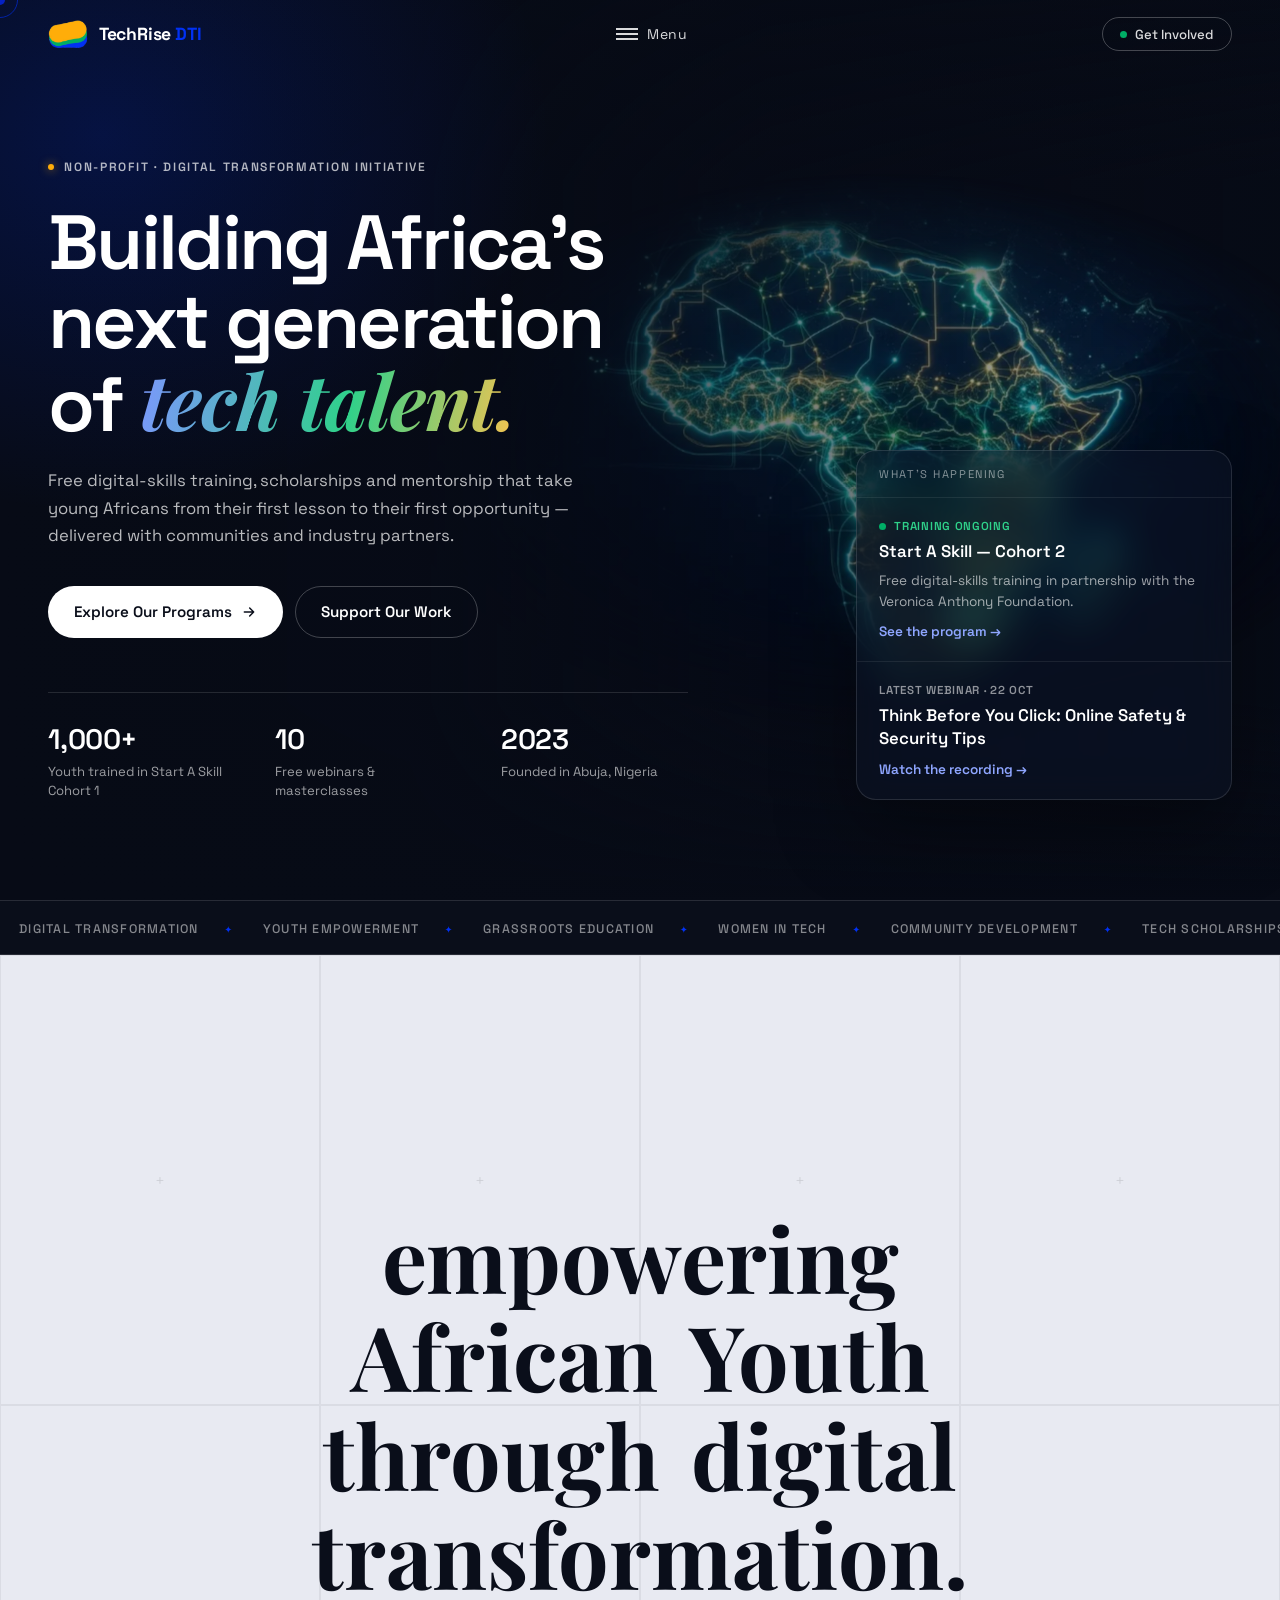
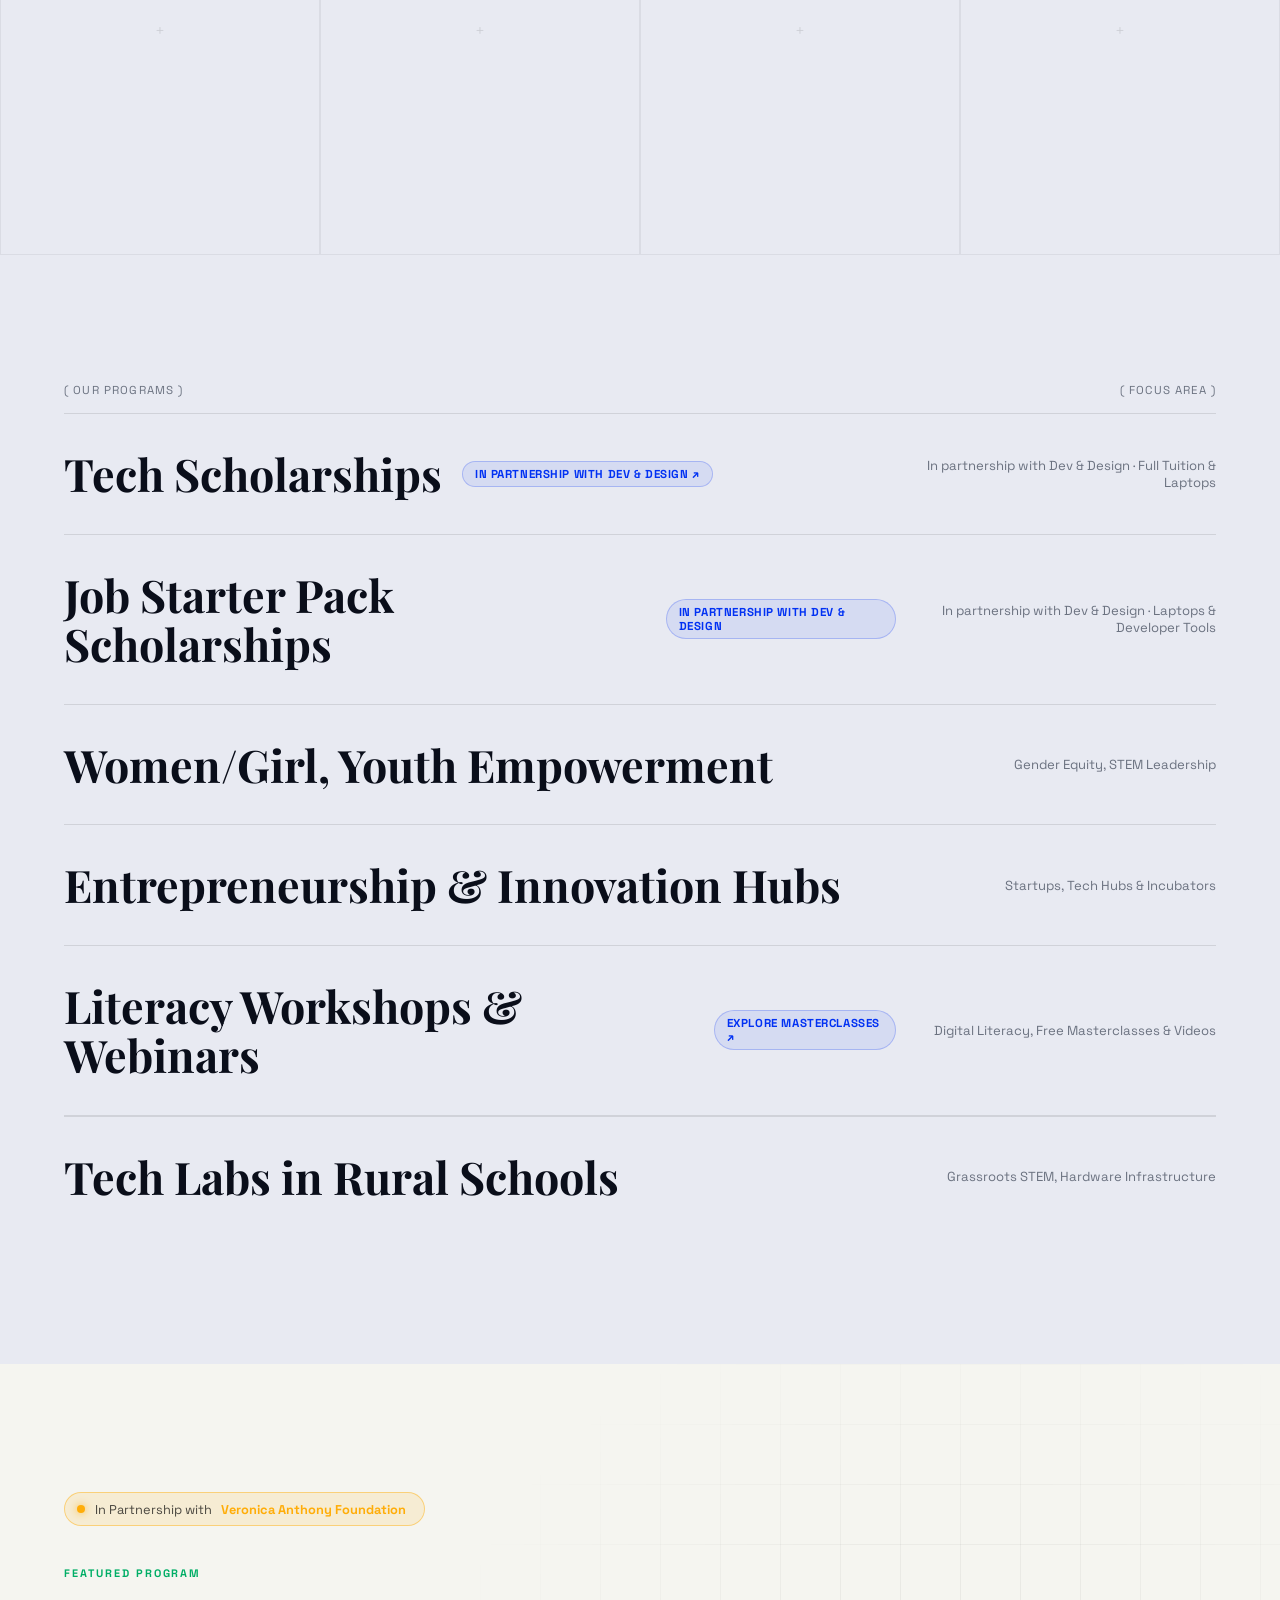
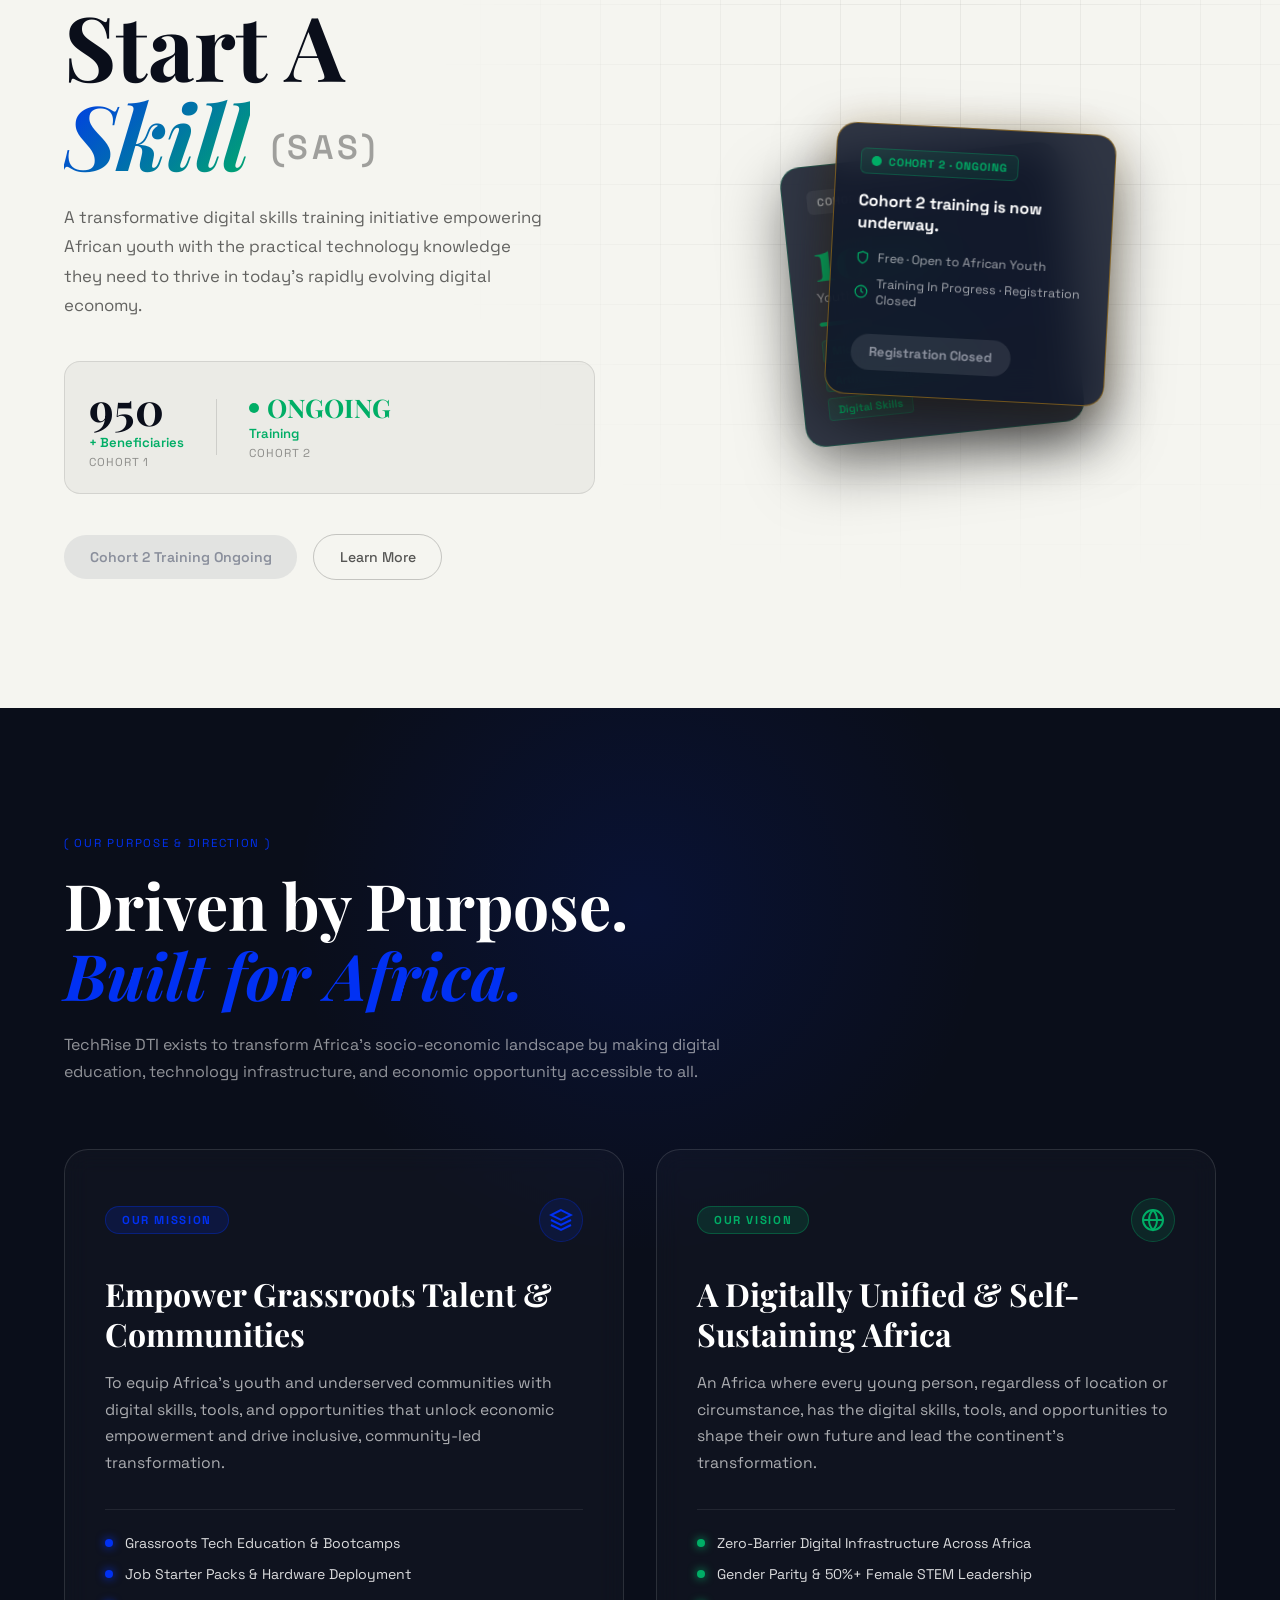
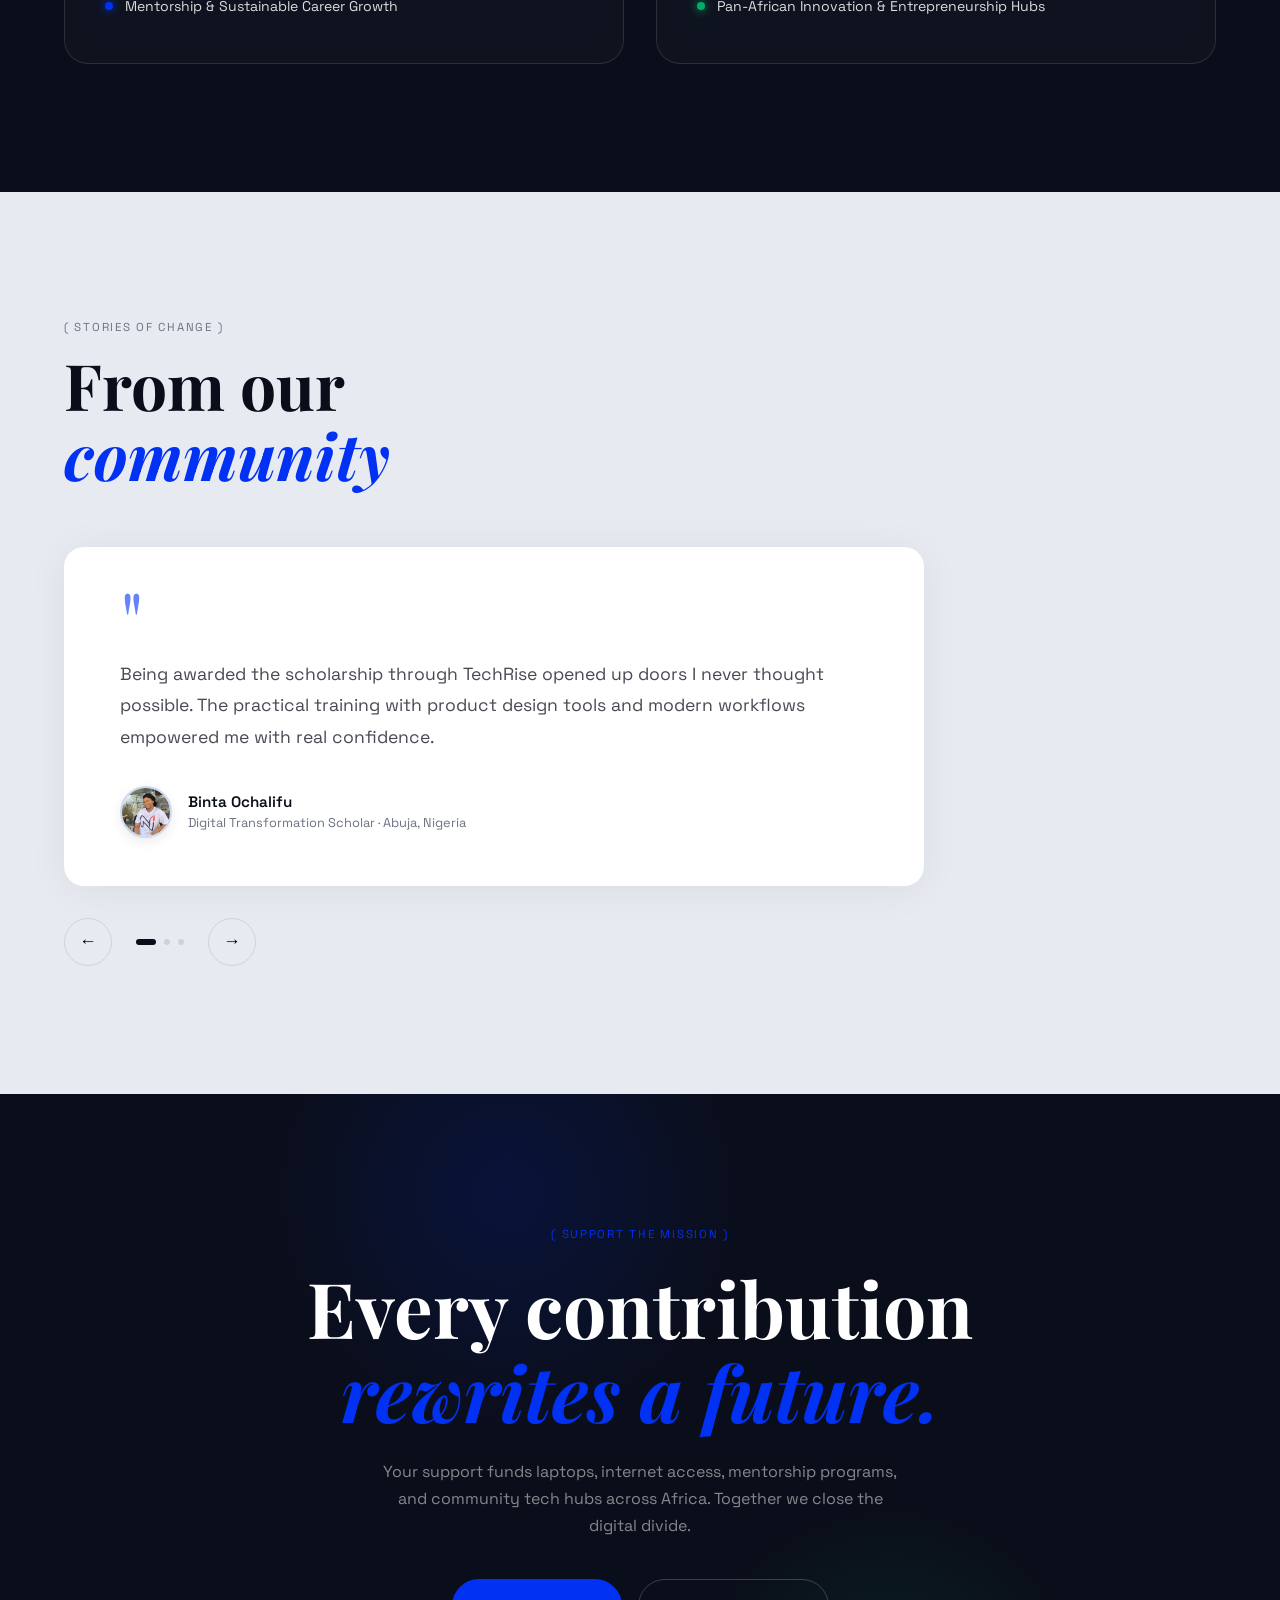
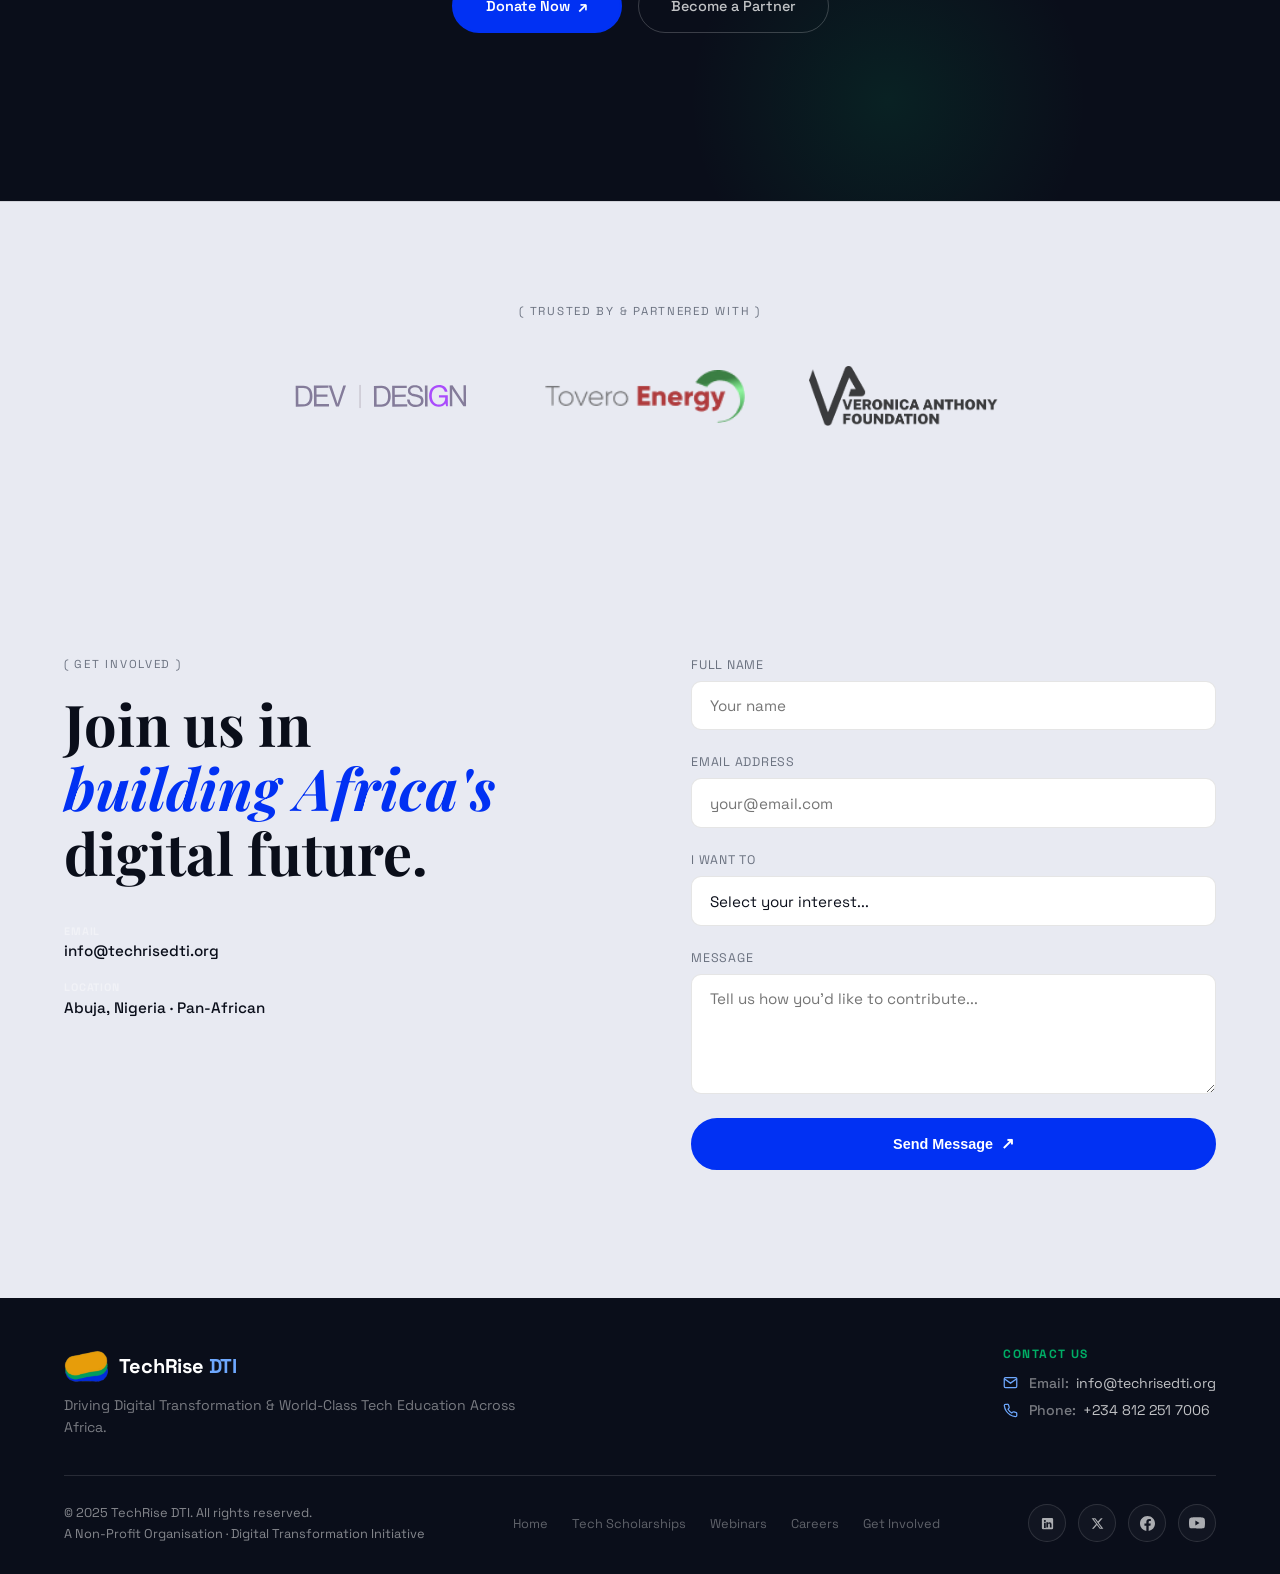
==== commit 27738e3b: "dti" ====
--- a/public/index.html
+++ b/public/index.html
@@ -152,65 +152,54 @@
   </div>
 
   <main id="main-content" tabindex="-1">
-  <section class="hero" id="hero">
-    <div class="hero-bg">
+  <section class="hero" id="hero" aria-labelledby="hero-title">
+    <div class="hero-bg" aria-hidden="true">
       <div class="hero-map-wrapper" id="hero-map-wrapper">
-        <img src="img/africa_tech_network.webp" alt="Digital map of Africa" class="hero-bg-img" fetchpriority="high" width="1376" height="768" />
-        <div class="hero-map-nodes">
-          <div class="map-node" data-city="Abuja"></div>
-          <div class="map-node" data-city="Lagos"></div>
-          <div class="map-node" data-city="Nairobi"></div>
-          <div class="map-node" data-city="Accra"></div>
-          <div class="map-node" data-city="Dakar"></div>
-          <div class="map-node" data-city="Addis Ababa"></div>
-          <div class="map-node" data-city="Kigali"></div>
-          <div class="map-node" data-city="Johannesburg"></div>
-          <div class="map-node" data-city="Cape Town"></div>
-          <div class="map-node" data-city="Cairo"></div>
-        </div>
+        <img src="img/africa_tech_network.webp" alt="" class="hero-bg-img" fetchpriority="high" width="1376" height="768" />
       </div>
       <div class="hero-bg-overlay"></div>
-      <canvas class="hero-particles" id="hero-particles"></canvas>
-    </div>
-    <div class="hero-content">
-      <div class="hero-tag reveal-up">
-        <span class="tag-dot"></span>
-        <span>Africa's Digital Future, Now</span>
-      </div>
-      <h1 class="hero-headline">
-        <span class="headline-line reveal-up" data-delay="0.1">EMPOWERING</span>
-        <span class="headline-line headline-mid reveal-up" data-delay="0.2">
-          <span class="headline-word">AFRICA</span>
-          <span class="headline-word">THROUGH</span>
-        </span>
-        <span class="headline-line headline-accent reveal-up" data-delay="0.3">DIGITAL TRANSFORMATION</span>
-      </h1>
-    </div>
-    <div class="hero-footer">
-      <div class="hero-footer-left">
-        <p class="hero-desc">TechRise DTI drives digital transformation<br>across Africa through grassroots education,<br>youth empowerment &amp; community development.</p>
-      </div>
-      <div class="hero-footer-center">
-        <div class="hero-services-label">WORKING ON</div>
-        <div class="hero-services">
-          <div class="hero-services-col">
-            <span>/ Grassroots Education</span>
-            <span>/ Youth Empowerment</span>
-          </div>
-          <div class="hero-services-col">
-            <span>/ Digital Infrastructure</span>
-            <span>/ Women in Tech</span>
-          </div>
-        </div>
-      </div>
-      <div class="hero-footer-right">
-        <a href="mailto:info@techrisedti.org">info@techrisedti.org</a>
-        <span>Abuja, Nigeria · EST 2023</span>
-      </div>
-    </div>
-    <div class="hero-scroll-hint">
-      <div class="scroll-line"></div>
-      <span>Scroll</span>
+    </div>
+
+    <div class="hero-inner">
+      <div class="hero-copy">
+        <p class="hero-eyebrow reveal-up">
+          <span class="hero-eyebrow-dot"></span>
+          Non-Profit &middot; Digital Transformation Initiative
+        </p>
+        <h1 class="hero-title reveal-up" id="hero-title" data-delay="0.08">
+          Building Africa&rsquo;s next generation of <em>tech talent.</em>
+        </h1>
+        <p class="hero-lede reveal-up" data-delay="0.16">
+          Free digital-skills training, scholarships and mentorship that take young Africans from their first lesson to their first opportunity &mdash; delivered with communities and industry partners.
+        </p>
+        <div class="hero-actions reveal-up" data-delay="0.24">
+          <a href="#programs" class="hero-btn hero-btn-primary">
+            <span>Explore Our Programs</span>
+            <svg width="16" height="16" viewBox="0 0 24 24" fill="none" stroke="currentColor" stroke-width="2.2" stroke-linecap="round" stroke-linejoin="round" aria-hidden="true"><path d="M5 12h14M13 6l6 6-6 6"/></svg>
+          </a>
+          <a href="#donate" class="hero-btn hero-btn-ghost">Support Our Work</a>
+        </div>
+        <ul class="hero-proof reveal-up" data-delay="0.32">
+          <li><strong>1,000+</strong><span>Youth trained in Start A Skill Cohort 1</span></li>
+          <li><strong>10</strong><span>Free webinars &amp; masterclasses</span></li>
+          <li><strong>2023</strong><span>Founded in Abuja, Nigeria</span></li>
+        </ul>
+      </div>
+
+      <aside class="hero-panel reveal-up" data-delay="0.36" aria-label="What's happening at TechRise DTI">
+        <div class="hero-panel-label">What&rsquo;s happening</div>
+        <a href="#sas-program" class="hero-panel-item">
+          <span class="hero-panel-status hero-panel-status--live"><span class="hero-panel-pulse"></span>Training ongoing</span>
+          <span class="hero-panel-title">Start A Skill &mdash; Cohort 2</span>
+          <span class="hero-panel-text">Free digital-skills training in partnership with the Veronica Anthony Foundation.</span>
+          <span class="hero-panel-link">See the program &rarr;</span>
+        </a>
+        <a href="/webinars.html" class="hero-panel-item">
+          <span class="hero-panel-status">Latest webinar &middot; 22 Oct</span>
+          <span class="hero-panel-title">Think Before You Click: Online Safety &amp; Security Tips</span>
+          <span class="hero-panel-link">Watch the recording &rarr;</span>
+        </a>
+      </aside>
     </div>
   </section>
 
@@ -694,6 +683,6 @@
     </div>
   </footer>
 
-  <script src="script.js?v=2026-09-21" defer></script>
+  <script src="script.js?v=2026-10-28" defer></script>
 </body>
 </html>
--- a/public/style.css
+++ b/public/style.css
@@ -544,256 +544,252 @@
 
 /* ── HERO ───────────────────────────────────────────────── */
 .hero {
-  position: relative; min-height: 100svh;
-  display: flex; flex-direction: column;
-  justify-content: center;
+  position: relative;
+  min-height: 100svh;
+  display: flex; align-items: center;
+  padding: clamp(7rem, 14vh, 9.5rem) clamp(1rem, 4vw, 3rem) clamp(3.5rem, 8vh, 5.5rem);
   overflow: hidden;
-  background: #080c17;
-}
-
+  isolation: isolate;
+  background: #070b16;
+  color: #fff;
+}
+
+/* Background: Africa map on the right, fading into navy behind the copy */
 .hero-bg {
-  position: absolute; inset: 0; z-index: 0;
+  position: absolute; inset: 0; z-index: -1;
   overflow: hidden;
 }
 
 .hero-map-wrapper {
-  position: absolute; inset: -20px;
-  display: flex;
-  align-items: center;
-  justify-content: center;
+  position: absolute; inset: 0 -6% 0 32%;
+  display: flex; align-items: center; justify-content: center;
   will-change: transform;
-  animation: heroMapAmbient 24s ease-in-out infinite alternate;
-}
-
-@keyframes heroMapAmbient {
-  0%   { transform: scale(1.02) translate(0px, 0px); }
-  50%  { transform: scale(1.06) translate(-6px, -4px); }
-  100% { transform: scale(1.03) translate(6px, 3px); }
 }
 
 .hero-bg-img {
-  width: 100%; height: 100%;
-  object-fit: cover;
-  object-position: center 46%;
-  opacity: 0.6;
-  filter: contrast(1.15) brightness(1.05);
-  animation: mapGlowPulse 8s ease-in-out infinite alternate;
-}
-
-@keyframes mapGlowPulse {
-  0% {
-    opacity: 0.54;
-    filter: contrast(1.12) brightness(1.0) drop-shadow(0 0 20px rgba(0, 198, 255, 0.2));
-  }
-  50% {
-    opacity: 0.68;
-    filter: contrast(1.22) brightness(1.1) drop-shadow(0 0 35px rgba(1, 49, 243, 0.45)) drop-shadow(0 0 20px rgba(255, 173, 9, 0.25));
-  }
-  100% {
-    opacity: 0.58;
-    filter: contrast(1.15) brightness(1.03) drop-shadow(0 0 25px rgba(0, 174, 102, 0.3));
-  }
-}
-
-/* Pulsing Tech Hub Nodes */
-.hero-map-nodes {
-  position: absolute; inset: 0;
-  pointer-events: none;
-  z-index: 1;
-}
-
-.map-node {
-  position: absolute;
-  width: 7px; height: 7px;
-  border-radius: 50%;
-  background: var(--accent-cyan);
-  box-shadow: 0 0 10px var(--accent-cyan), 0 0 20px var(--accent-cyan);
-  transform: translate(-50%, -50%);
-}
-
-.map-node:nth-child(2n) {
-  background: var(--accent-green);
-  box-shadow: 0 0 10px var(--accent-green), 0 0 20px var(--accent-green);
-}
-
-.map-node:nth-child(3n) {
-  background: var(--accent-amber);
-  box-shadow: 0 0 10px var(--accent-amber), 0 0 20px var(--accent-amber);
-}
-
-.map-node::before,
-.map-node::after {
-  content: '';
-  position: absolute;
-  top: 50%; left: 50%;
-  transform: translate(-50%, -50%);
-  border-radius: 50%;
-  border: 1.5px solid rgba(0, 198, 255, 0.75);
-  animation: nodeRipple 3.5s cubic-bezier(0, 0.2, 0.8, 1) infinite;
-}
-
-.map-node::after {
-  animation-delay: 1.75s;
-  border-color: rgba(255, 173, 9, 0.75);
-}
-
-@keyframes nodeRipple {
-  0% { width: 6px; height: 6px; opacity: 1; }
-  100% { width: 38px; height: 38px; opacity: 0; }
-}
-
-/* Scrim & Vignette: prevents the background from overshadowing text */
+  width: 100%; height: auto;
+  opacity: 0.85;
+  -webkit-mask-image: radial-gradient(ellipse 50% 50% at 50% 50%, #000 60%, transparent 100%);
+  mask-image: radial-gradient(ellipse 50% 50% at 50% 50%, #000 60%, transparent 100%);
+}
+
 .hero-bg-overlay {
   position: absolute; inset: 0;
   background:
-    radial-gradient(ellipse 70% 60% at 50% 50%, rgba(8, 12, 23, 0.75) 0%, rgba(8, 12, 23, 0.48) 50%, rgba(8, 12, 23, 0.9) 100%),
-    linear-gradient(180deg, rgba(8, 12, 23, 0.85) 0%, rgba(8, 12, 23, 0.2) 30%, rgba(8, 12, 23, 0.4) 70%, rgba(8, 12, 23, 0.98) 100%);
+    radial-gradient(ellipse 50% 60% at 8% 15%, rgba(1, 49, 243, 0.2), transparent 70%),
+    linear-gradient(90deg, #070b16 0%, rgba(7, 11, 22, 0.94) 32%, rgba(7, 11, 22, 0.45) 60%, rgba(7, 11, 22, 0.15) 100%),
+    linear-gradient(180deg, rgba(7, 11, 22, 0.6) 0%, transparent 20%, transparent 78%, #070b16 100%);
   pointer-events: none;
 }
 
-.hero-particles {
-  position: absolute; inset: 0; z-index: 1;
-  pointer-events: none;
-}
-
-.hero-content {
-  position: relative; z-index: 2;
-  display: flex; flex-direction: column;
-  align-items: center; justify-content: center;
-  text-align: center;
-  padding: 100px clamp(1rem, 4vw, 3rem) 0;
-  flex: 1;
-}
-
-.hero-tag {
-  display: inline-flex; align-items: center; gap: 0.6rem;
-  border: 1px solid rgba(0, 198, 255, 0.35);
-  background: rgba(8, 12, 23, 0.65);
-  backdrop-filter: blur(12px);
-  -webkit-backdrop-filter: blur(12px);
-  border-radius: 100px;
-  padding: 0.45rem 1.15rem;
-  font-size: 0.75rem; font-weight: 500;
-  letter-spacing: 0.08em;
-  color: rgba(255,255,255,0.92);
-  margin-bottom: 2.5rem;
-  box-shadow: 0 4px 20px rgba(0,0,0,0.4);
-}
-
-.tag-dot {
+/* Layout */
+.hero-inner {
+  width: 100%;
+  max-width: var(--container);
+  margin: 0 auto;
+  display: grid;
+  grid-template-columns: minmax(0, 1.4fr) minmax(300px, 0.72fr);
+  align-items: end;
+  gap: clamp(2.5rem, 6vw, 6rem);
+}
+
+/* Copy */
+.hero-eyebrow {
+  display: inline-flex; align-items: center; gap: 0.65rem;
+  margin-bottom: 1.75rem;
+  font-size: 0.75rem; font-weight: 600;
+  letter-spacing: 0.14em; text-transform: uppercase;
+  color: rgba(255, 255, 255, 0.7);
+}
+
+.hero-eyebrow-dot {
   width: 6px; height: 6px; border-radius: 50%;
   background: var(--accent-amber);
-  box-shadow: 0 0 8px var(--accent-amber);
-  animation: blink 2s ease-in-out infinite;
-}
-
-.hero-headline {
-  display: flex; flex-direction: column;
-  align-items: center;
-  gap: 0.05em;
+  box-shadow: 0 0 10px rgba(255, 173, 9, 0.7);
+}
+
+.hero-title {
+  max-width: 14ch;
   font-family: var(--font-sans);
-  font-size: clamp(2.8rem, 8.5vw, 9rem);
-  font-weight: 800;
-  letter-spacing: -0.03em;
-  line-height: 0.95;
-  text-transform: uppercase;
-  max-width: 100%;
-}
-
-.headline-line {
-  display: flex; align-items: center; gap: 0.3em; flex-wrap: wrap; justify-content: center; max-width: 100%;
-  color: #ffffff;
-  text-shadow: 0 4px 30px rgba(0, 0, 0, 0.85), 0 2px 8px rgba(0, 0, 0, 0.9);
-}
-
-.headline-mid {
-  display: flex; align-items: center;
-  gap: 0.3em;
-  flex-wrap: wrap;
-  justify-content: center;
-  max-width: 100%;
-}
-
-.headline-img-wrap {
-  width: clamp(140px, 16vw, 280px);
-  aspect-ratio: 3/2;
-  border-radius: 12px;
-  overflow: hidden;
-  display: inline-flex;
-  vertical-align: middle;
-  box-shadow: 0 24px 60px rgba(0,0,0,0.5);
-  transform: rotate(-2deg);
-  transition: transform 0.5s var(--ease-spring);
-}
-.headline-img-wrap:hover { transform: rotate(0deg) scale(1.04); }
-
-.headline-img {
-  width: 100%; height: 100%;
-  object-fit: cover;
-  transform: scale(1.1);
-  transition: transform 0.6s var(--ease);
-}
-.headline-img-wrap:hover .headline-img { transform: scale(1); }
-
-.headline-accent {
-  display: inline-block;
-  background: linear-gradient(135deg, #ffffff 0%, #00d4ff 30%, #00e676 65%, #ffb800 100%);
+  font-size: clamp(2.6rem, 6vw, 5.75rem);
+  font-weight: 600;
+  line-height: 1.02;
+  letter-spacing: -0.035em;
+  color: #fff;
+  text-wrap: balance;
+}
+
+.hero-title em {
+  font-family: var(--font-serif);
+  font-style: italic;
+  font-weight: 700;
+  letter-spacing: -0.01em;
+  padding-right: 0.06em;
+  background: linear-gradient(100deg, #7d96ff 0%, #2fd18a 55%, #ffc24d 100%);
   -webkit-background-clip: text;
   background-clip: text;
   -webkit-text-fill-color: transparent;
-  text-shadow: none !important;
-  filter: drop-shadow(0 2px 18px rgba(0, 212, 255, 0.45)) drop-shadow(0 4px 20px rgba(0, 0, 0, 0.9));
-}
-
-.hero-footer {
-  position: relative; z-index: 2;
-  display: grid; grid-template-columns: 1fr 1fr 1fr;
-  gap: 2rem;
-  border-top: 1px solid var(--border-light);
-  padding: 1.75rem clamp(1.5rem, 4vw, 3rem);
-  margin-top: 2rem;
-  background: linear-gradient(180deg, transparent 0%, rgba(8, 12, 23, 0.4) 100%);
-}
-
-.hero-desc, .hero-services-label, .hero-services span,
-.hero-footer-right a, .hero-footer-right span {
-  text-shadow: 0 2px 12px rgba(0, 0, 0, 0.85);
-  font-size: 0.82rem; color: rgba(255,255,255,0.7);
-  line-height: 1.7;
-}
-.hero-services-label {
-  font-size: 0.7rem; letter-spacing: 0.12em;
-  text-transform: uppercase;
-  color: rgba(255,255,255,0.35);
-  margin-bottom: 0.5rem;
-}
-.hero-services { display: flex; gap: 2rem; }
-.hero-services-col { display: flex; flex-direction: column; gap: 0.25rem; }
-.hero-footer-right {
-  display: flex; flex-direction: column; align-items: flex-end; gap: 0.25rem;
-}
-.hero-footer-right a { color: rgba(255,255,255,0.6); transition: color 0.3s; }
-.hero-footer-right a:hover { color: var(--accent-cyan); }
-
-.hero-scroll-hint {
-  position: absolute; bottom: 5.5rem; left: 50%;
-  transform: translateX(-50%);
-  display: flex; flex-direction: column; align-items: center; gap: 0.5rem;
-  z-index: 2;
-  opacity: 0.5;
-}
-.scroll-line {
-  width: 1px; height: 48px;
-  background: linear-gradient(to bottom, transparent, rgba(255,255,255,0.6));
-  animation: scrollPulse 2s ease-in-out infinite;
-}
-.hero-scroll-hint span {
-  font-size: 0.65rem; letter-spacing: 0.15em;
-  text-transform: uppercase; color: rgba(255,255,255,0.6);
-}
-@keyframes scrollPulse {
-  0%,100% { transform: scaleY(1); opacity: 0.5; }
-  50%      { transform: scaleY(1.3); opacity: 1; }
+}
+
+.hero-lede {
+  max-width: 34rem;
+  margin-top: 1.5rem;
+  font-size: clamp(1rem, 1.3vw, 1.15rem);
+  line-height: 1.65;
+  color: rgba(255, 255, 255, 0.72);
+}
+
+.hero-actions {
+  display: flex; flex-wrap: wrap; gap: 0.75rem;
+  margin-top: 2.25rem;
+}
+
+.hero-btn {
+  display: inline-flex; align-items: center; gap: 0.6rem;
+  min-height: 52px;
+  padding: 0 1.6rem;
+  border-radius: 999px;
+  font-size: 0.95rem; font-weight: 600;
+  cursor: var(--cursor-hide, pointer);
+  transition: background 0.25s, border-color 0.25s, color 0.25s, transform 0.25s var(--ease);
+}
+
+.hero-btn-primary {
+  background: #fff;
+  color: var(--bg-dark);
+}
+
+.hero-btn-primary svg { transition: transform 0.25s var(--ease); }
+
+.hero-btn-primary:hover {
+  background: var(--accent-amber);
+  transform: translateY(-1px);
+}
+
+.hero-btn-primary:hover svg { transform: translateX(3px); }
+
+.hero-btn-ghost {
+  border: 1px solid rgba(255, 255, 255, 0.24);
+  color: #fff;
+}
+
+.hero-btn-ghost:hover {
+  border-color: rgba(255, 255, 255, 0.55);
+  background: rgba(255, 255, 255, 0.06);
+}
+
+/* Proof row */
+.hero-proof {
+  list-style: none;
+  display: flex; flex-wrap: wrap;
+  gap: 1.25rem 2.5rem;
+  max-width: 40rem;
+  margin-top: clamp(2.5rem, 6vh, 3.75rem);
+  padding-top: 1.75rem;
+  border-top: 1px solid rgba(255, 255, 255, 0.12);
+}
+
+.hero-proof li {
+  flex: 1 1 9rem;
+  display: flex; flex-direction: column; gap: 0.3rem;
+}
+
+.hero-proof strong {
+  font-size: clamp(1.5rem, 2.2vw, 1.9rem);
+  font-weight: 600;
+  letter-spacing: -0.02em;
+  color: #fff;
+}
+
+.hero-proof span {
+  font-size: 0.82rem;
+  line-height: 1.45;
+  color: rgba(255, 255, 255, 0.6);
+}
+
+/* "What's happening" panel */
+.hero-panel {
+  display: flex; flex-direction: column;
+  overflow: hidden;
+  border: 1px solid rgba(255, 255, 255, 0.12);
+  border-radius: 20px;
+  background: rgba(13, 21, 38, 0.55);
+  -webkit-backdrop-filter: blur(18px) saturate(140%);
+  backdrop-filter: blur(18px) saturate(140%);
+  box-shadow: 0 30px 80px rgba(0, 0, 0, 0.35);
+}
+
+.hero-panel-label {
+  padding: 1rem 1.4rem;
+  border-bottom: 1px solid rgba(255, 255, 255, 0.08);
+  font-size: 0.7rem;
+  letter-spacing: 0.14em; text-transform: uppercase;
+  color: rgba(255, 255, 255, 0.5);
+}
+
+.hero-panel-item {
+  display: flex; flex-direction: column; gap: 0.45rem;
+  padding: 1.3rem 1.4rem;
+  transition: background 0.25s;
+}
+
+.hero-panel-item + .hero-panel-item { border-top: 1px solid rgba(255, 255, 255, 0.08); }
+.hero-panel-item:hover { background: rgba(255, 255, 255, 0.04); }
+
+.hero-panel-status {
+  display: inline-flex; align-items: center; gap: 0.5rem;
+  font-size: 0.72rem; font-weight: 600;
+  letter-spacing: 0.06em; text-transform: uppercase;
+  color: rgba(255, 255, 255, 0.55);
+}
+
+.hero-panel-status--live { color: #2fd18a; }
+
+.hero-panel-pulse {
+  width: 7px; height: 7px; border-radius: 50%;
+  background: var(--accent-green);
+  animation: sas-pulse-green 1.8s ease-in-out infinite;
+}
+
+.hero-panel-title {
+  font-size: 1.05rem; font-weight: 600;
+  line-height: 1.35;
+  color: #fff;
+}
+
+.hero-panel-text {
+  font-size: 0.85rem;
+  line-height: 1.55;
+  color: rgba(255, 255, 255, 0.62);
+}
+
+.hero-panel-link {
+  margin-top: 0.25rem;
+  font-size: 0.85rem; font-weight: 600;
+  color: #8fa6ff;
+  transition: color 0.25s;
+}
+
+.hero-panel-item:hover .hero-panel-link { color: #fff; }
+
+@media (max-width: 1024px) {
+  .hero-inner { grid-template-columns: 1fr; align-items: start; }
+  .hero-panel { max-width: 34rem; }
+  .hero-map-wrapper { inset: 0 -30% 30% 28%; }
+  .hero-bg-img { opacity: 0.55; }
+}
+
+@media (max-width: 640px) {
+  .hero { min-height: auto; padding: 6.5rem 1rem 3rem; }
+  .hero-map-wrapper { inset: 0 -70% 45% 15%; }
+  .hero-bg-img { opacity: 0.4; }
+  .hero-eyebrow { font-size: 0.68rem; margin-bottom: 1.25rem; }
+  .hero-title { font-size: clamp(2.2rem, 10vw, 3rem); }
+  .hero-actions { flex-direction: column; }
+  .hero-btn { width: 100%; justify-content: center; }
+  .hero-proof { gap: 1rem 1.5rem; }
+  .hero-proof li { flex-basis: 40%; }
+  .hero-panel-item { padding: 1.1rem 1.2rem; }
 }
 
 /* ── MARQUEE ────────────────────────────────────────────── */
@@ -2439,15 +2435,6 @@
 }
 
 @media (max-width: 768px) {
-  .hero-headline {
-    font-size: clamp(2.3rem, 9.5vw, 4.2rem);
-    font-weight: 900;
-    line-height: 0.96;
-    letter-spacing: -0.035em;
-  }
-  .hero-footer { grid-template-columns: 1fr; gap: 1.5rem; }
-  .hero-footer-right { align-items: flex-start; }
-
   .programs-header { display: none; }
   .program-row { grid-template-columns: 1fr; gap: 0.5rem; }
   .program-tags { display: none; }
@@ -5330,12 +5317,6 @@
   /* --- Navbar --- */
   .nav-dropdown-menu { width: 280px; }
 
-  /* --- Hero --- */
-  .hero-headline { font-size: clamp(2.8rem, 11vw, 6rem); }
-  .headline-img-wrap { width: clamp(100px, 14vw, 200px); }
-  .hero-footer { grid-template-columns: 1fr 1fr; }
-  .hero-footer-right { display: none; }
-
   /* --- HW Webinar Spotlight (Index) --- */
   .hw-inner {
     grid-template-columns: 1fr;
@@ -5413,25 +5394,6 @@
   .nav-center { margin-left: auto; }
   .nav-menu-btn { cursor: pointer; padding-right: 0; }
 
-  /* --- Hero --- */
-  .hero-headline {
-    font-size: clamp(2.4rem, 9vw, 4.2rem);
-    font-weight: 900;
-    line-height: 0.96;
-    letter-spacing: -0.035em;
-  }
-  .headline-line { font-weight: 900; }
-  .headline-accent { font-weight: 900; }
-  .headline-img-wrap { width: clamp(80px, 18vw, 160px); }
-  .hero-footer {
-    grid-template-columns: 1fr;
-    gap: 1.25rem;
-    padding: 1.25rem clamp(1rem, 3vw, 2rem);
-  }
-  .hero-footer-right { display: none; }
-  .hero-services { flex-direction: column; gap: 0.5rem; }
-  .hero-content { padding-top: 85px; }
-
   /* --- Marquee --- */
   .marquee-content span { padding: 0 0.75rem; }
 
@@ -5569,16 +5531,6 @@
    ≤ 640px  —  Large phones
    ──────────────────────────────────────────────────────────── */
 @media (max-width: 640px) {
-  /* --- Hero --- */
-  .hero-headline {
-    font-size: clamp(2.2rem, 9.5vw, 3.8rem);
-    font-weight: 900;
-    line-height: 0.96;
-  }
-  .headline-img-wrap { display: none; }
-  .hero-tag { font-size: 0.68rem; }
-  .hero-scroll-hint { display: none; }
-
   /* --- HW Card --- */
   .hw-btn-primary, .hw-btn-ghost { width: 100%; justify-content: center; }
 
@@ -5648,17 +5600,6 @@
   .nav-logo-text { font-size: 1rem; }
   .nav-logo-img { height: 30px; }
   .menu-label { font-size: 0.78rem; }
-
-  /* --- Hero --- */
-  .hero-content { padding-top: 75px; padding-left: 1rem; padding-right: 1rem; }
-  .hero-headline {
-    font-size: clamp(2.1rem, 10vw, 3.2rem);
-    font-weight: 900;
-    line-height: 0.96;
-    letter-spacing: -0.035em;
-  }
-  .hero-tag { font-size: 0.65rem; padding: 0.3rem 0.75rem; margin-bottom: 1.5rem; }
-  .hero-footer { padding: 1rem; }
 
   /* --- Marquee --- */
   .marquee-content span { font-size: 0.7rem; padding: 0 0.5rem; }
@@ -5751,12 +5692,6 @@
    ≤ 380px  —  Very small phones (SE, Galaxy A-series)
    ──────────────────────────────────────────────────────────── */
 @media (max-width: 380px) {
-  .hero-headline {
-    font-size: clamp(1.85rem, 10.5vw, 2.5rem);
-    font-weight: 900;
-    line-height: 0.96;
-  }
-  .hero-tag { display: none; }
   .hw-title { font-size: 1.6rem; }
   .sas-title { font-size: clamp(1.8rem, 14vw, 3rem); }
   .webinar-hero-title { font-size: clamp(1.6rem, 11vw, 2.4rem); }
@@ -5805,22 +5740,11 @@
     transition-duration: 0.01ms !important;
     scroll-behavior: auto !important;
   }
-  .hero-particles { display: none; }
   .cursor, .cursor-follower { display: none !important; }
 }
 main:focus { outline: none; }
 
 /* Former inline styles */
-.map-node[data-city="Abuja"] { top: 45%; left: 47%; }
-.map-node[data-city="Lagos"] { top: 48%; left: 45%; }
-.map-node[data-city="Nairobi"] { top: 52%; left: 64%; }
-.map-node[data-city="Accra"] { top: 48%; left: 41%; }
-.map-node[data-city="Dakar"] { top: 42%; left: 34%; }
-.map-node[data-city="Addis Ababa"] { top: 44%; left: 66%; }
-.map-node[data-city="Kigali"] { top: 54%; left: 60%; }
-.map-node[data-city="Johannesburg"] { top: 76%; left: 58%; }
-.map-node[data-city="Cape Town"] { top: 84%; left: 54%; }
-.map-node[data-city="Cairo"] { top: 24%; left: 60%; }
 .sas-card-bar-fill--full { width: 100%; }
 #scholar-search-clear, #scholar-no-results { display: none; }
 .text-center { text-align: center; }
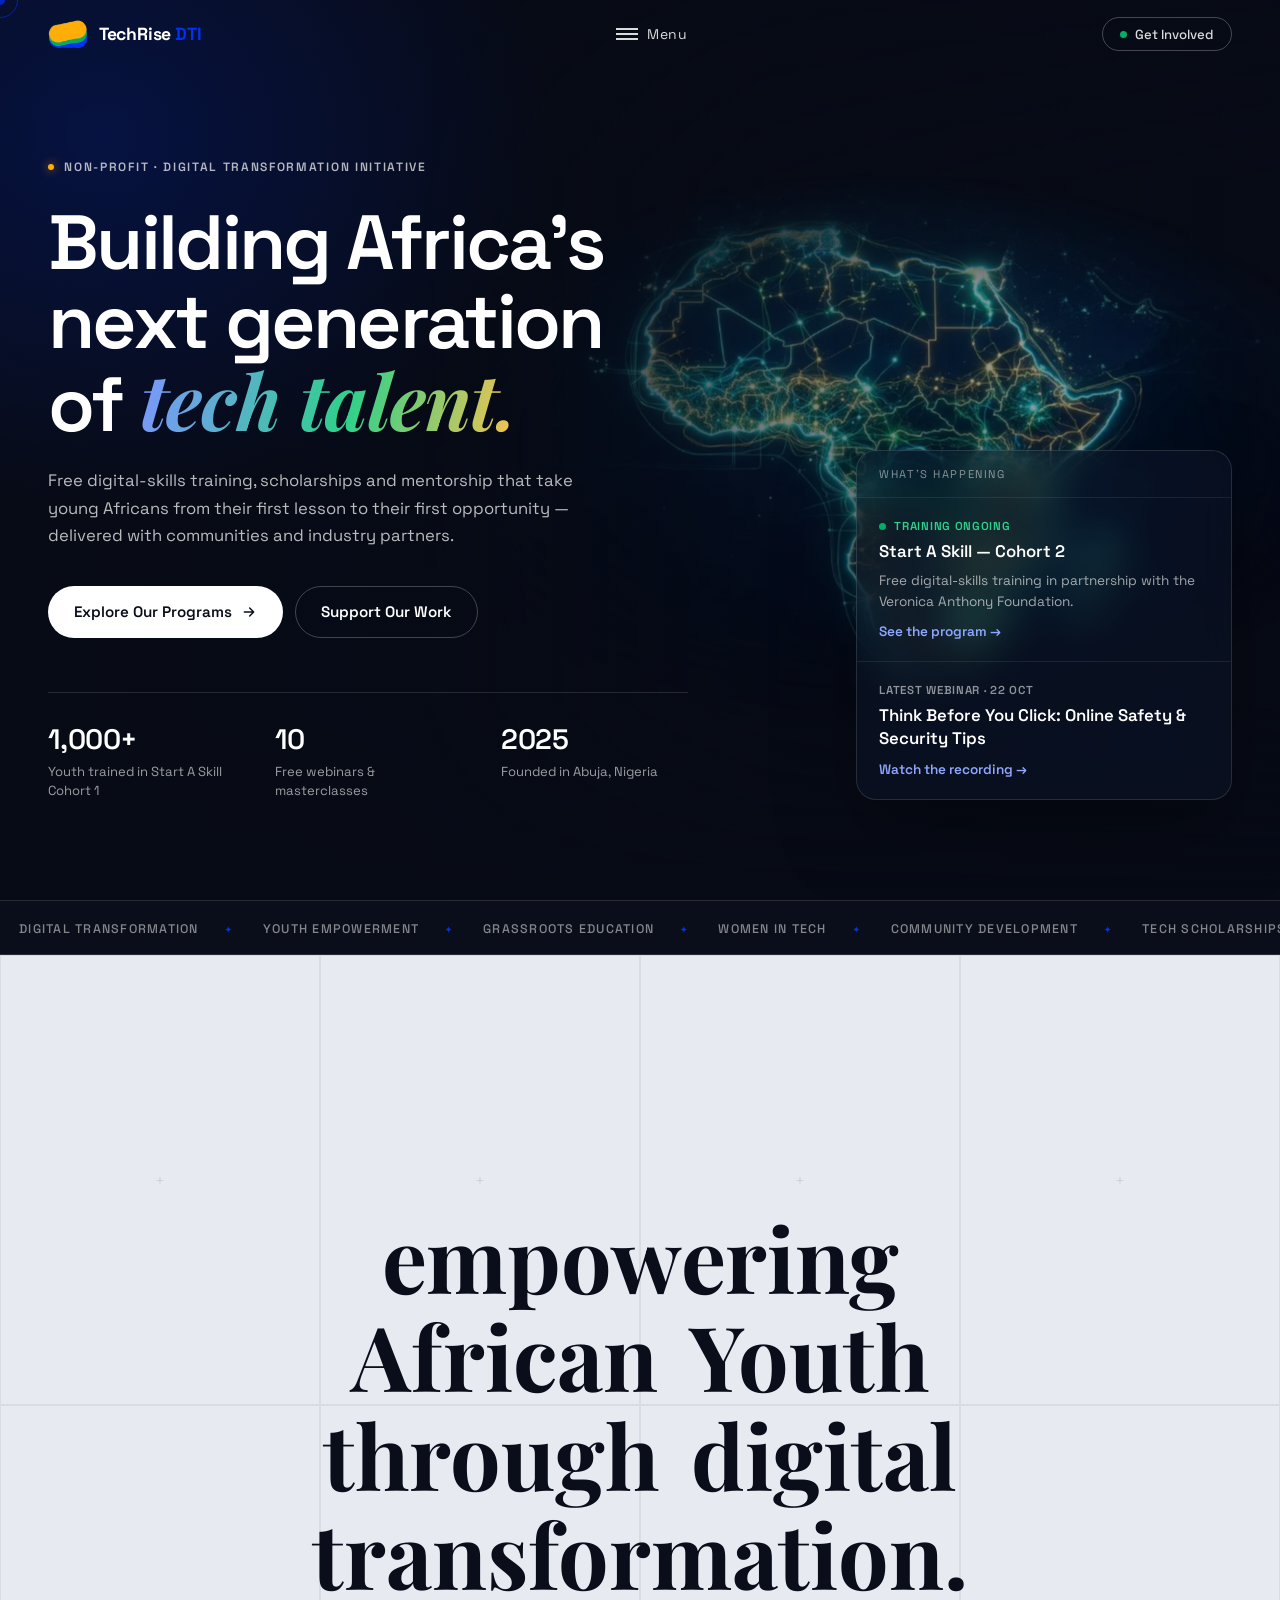
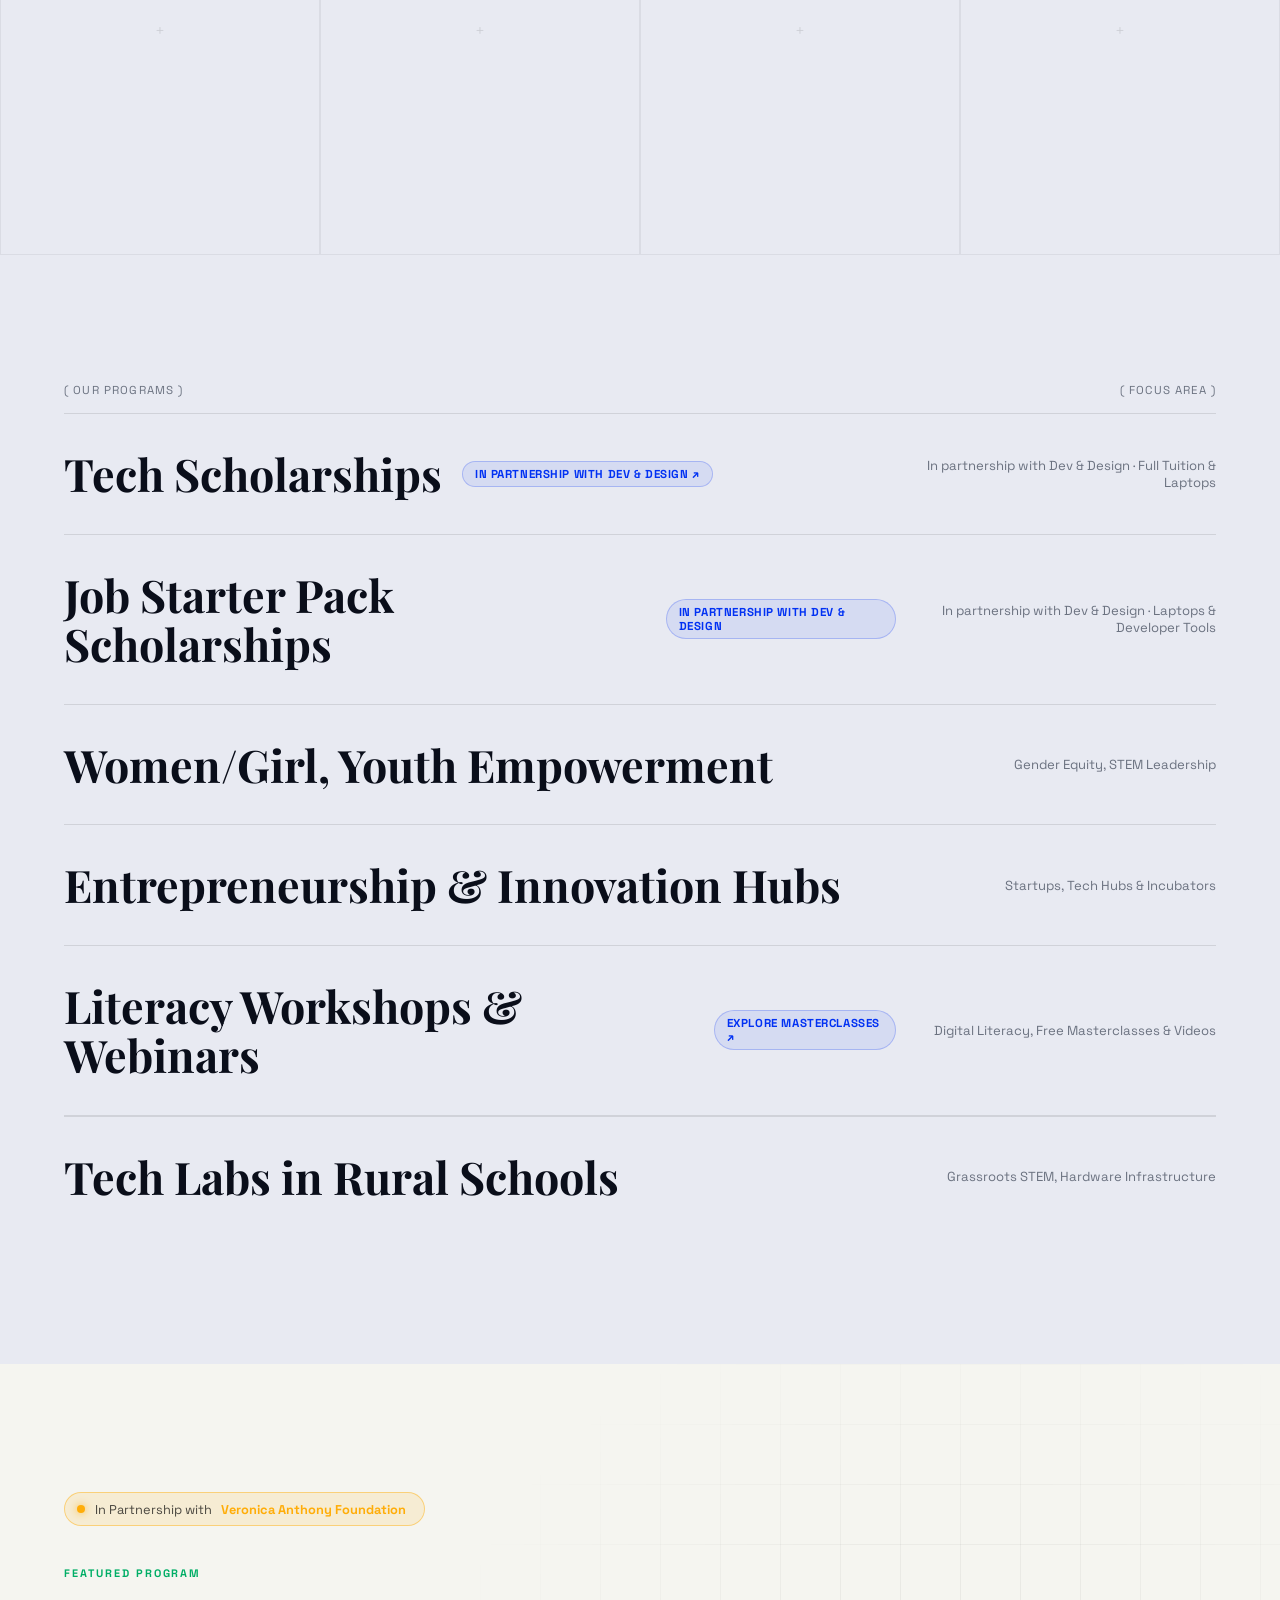
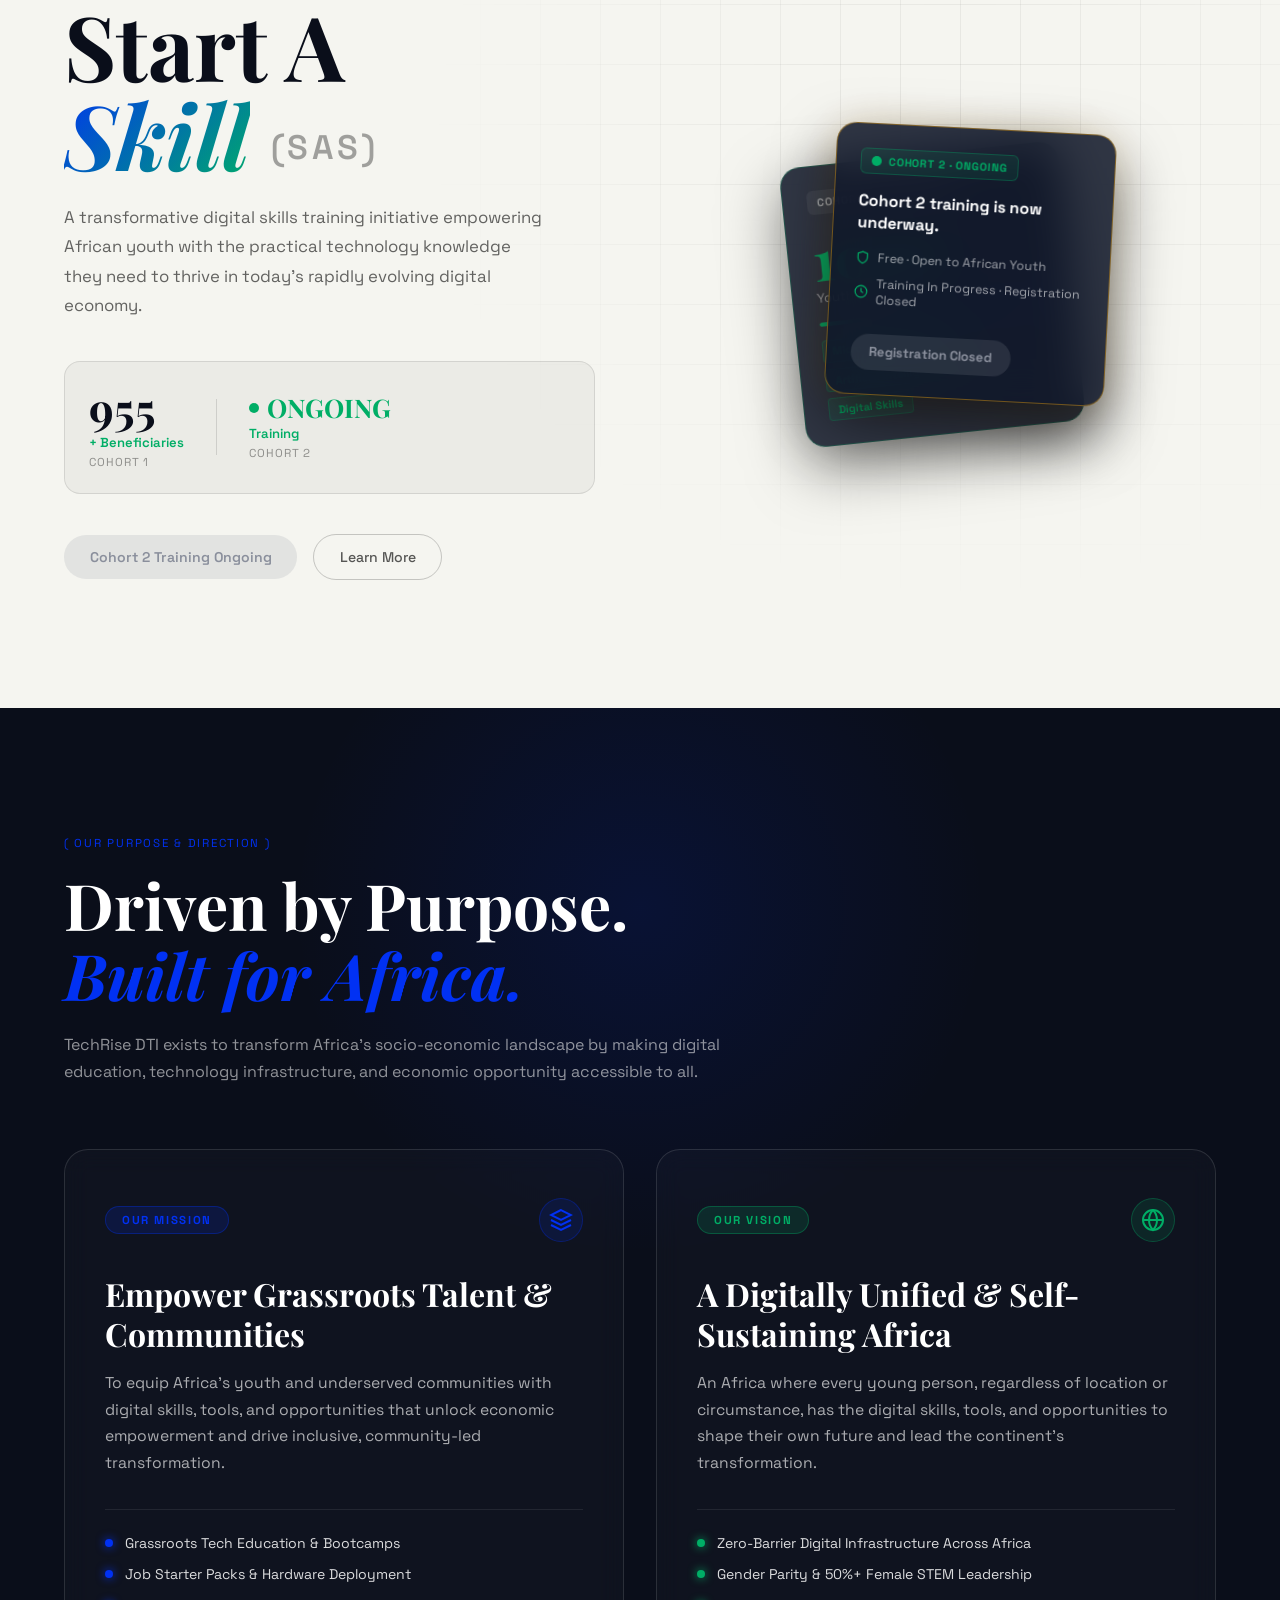
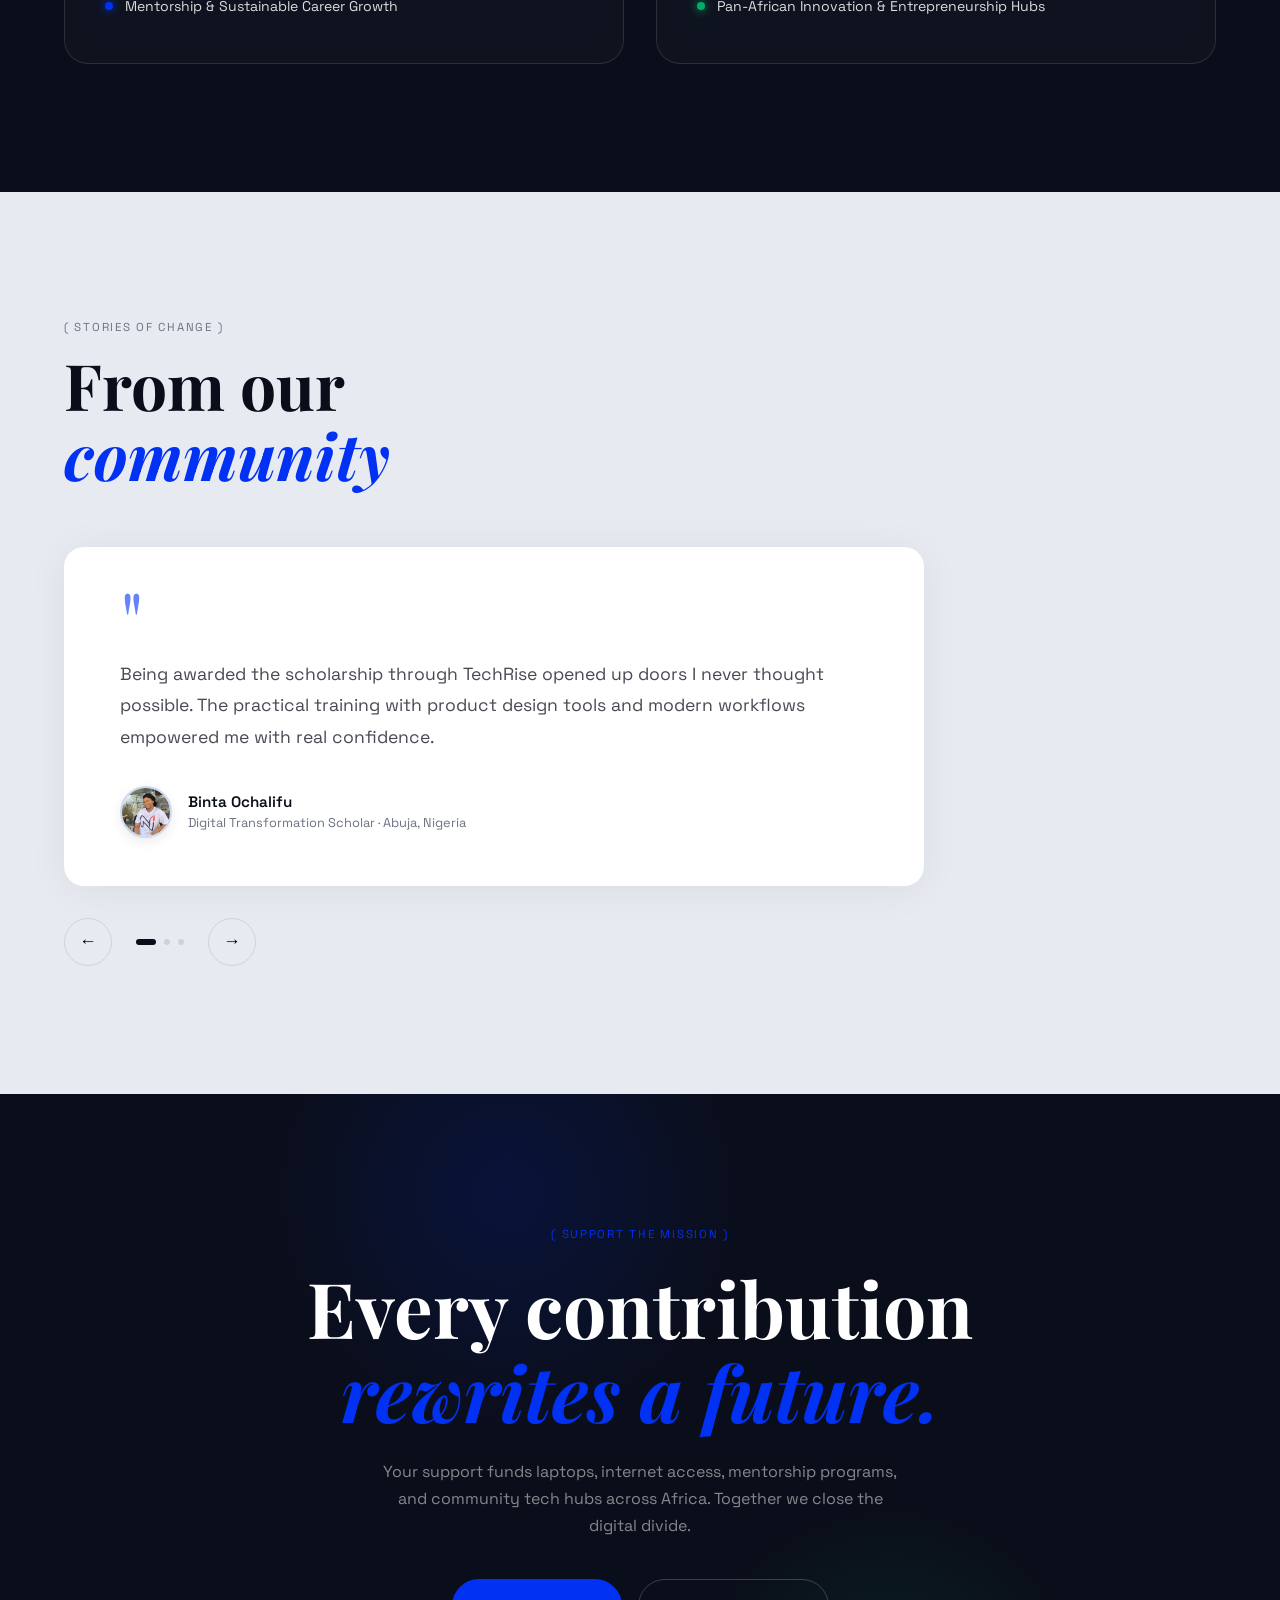
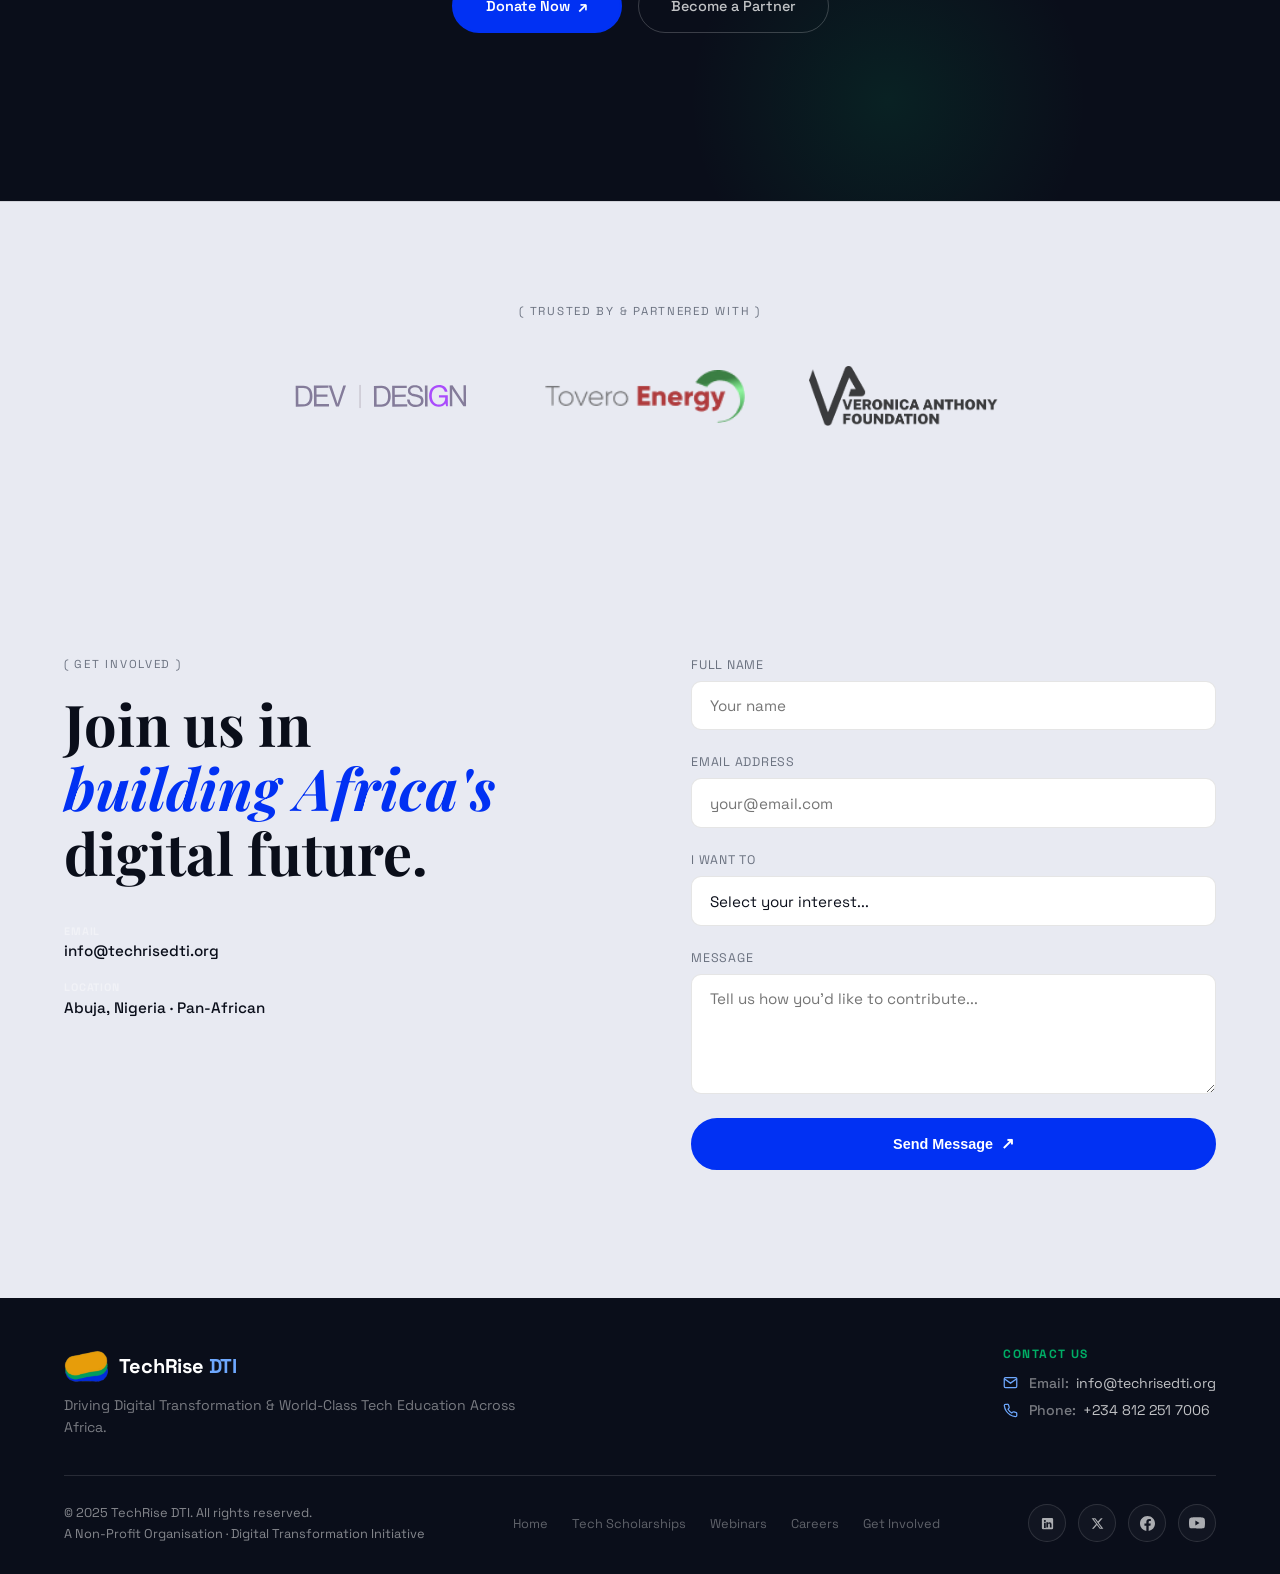
==== commit 9d5c4960: "dti" ====
--- a/public/index.html
+++ b/public/index.html
@@ -40,7 +40,7 @@
       "logo": "https://techrisedti.org/img/techrise-icon-logo.png",
       "email": "info@techrisedti.org",
       "telephone": "+2348122517006",
-      "foundingDate": "2023",
+      "foundingDate": "2025",
       "address": {
         "@type": "PostalAddress",
         "addressLocality": "Abuja",
@@ -145,7 +145,7 @@
         </div>
         <div class="menu-contact-info">
           <span>info@techrisedti.org</span>
-          <span>Abuja, Nigeria · EST 2023</span>
+          <span>Abuja, Nigeria · EST 2025</span>
         </div>
       </div>
     </div>
@@ -182,7 +182,7 @@
         <ul class="hero-proof reveal-up" data-delay="0.32">
           <li><strong>1,000+</strong><span>Youth trained in Start A Skill Cohort 1</span></li>
           <li><strong>10</strong><span>Free webinars &amp; masterclasses</span></li>
-          <li><strong>2023</strong><span>Founded in Abuja, Nigeria</span></li>
+          <li><strong>2025</strong><span>Founded in Abuja, Nigeria</span></li>
         </ul>
       </div>
 
--- a/public/style.css
+++ b/public/style.css
@@ -3598,73 +3598,6 @@
   margin-bottom: 0;
 }
 
-/* Host Webinar Callout */
-.host-webinar-section {
-  padding: 5rem 0 3rem;
-  background: #060913;
-  position: relative;
-}
-.host-card {
-  position: relative;
-  background: linear-gradient(135deg, rgba(1, 49, 243, 0.25) 0%, rgba(13, 21, 38, 0.9) 60%), #0d1526;
-  border: 1px solid rgba(1, 49, 243, 0.35);
-  border-radius: 28px;
-  padding: clamp(2.5rem, 5vw, 4rem);
-  overflow: hidden;
-  box-shadow: 0 30px 80px rgba(0, 0, 0, 0.4);
-}
-.host-content {
-  position: relative;
-  z-index: 2;
-  max-width: 780px;
-}
-.host-tag {
-  font-size: 0.78rem;
-  letter-spacing: 0.12em;
-  font-weight: 700;
-  color: var(--accent-green);
-  margin-bottom: 1rem;
-}
-.host-title {
-  font-family: var(--font-serif);
-  font-size: clamp(1.8rem, 3.5vw, 2.8rem);
-  font-weight: 700;
-  color: #fff;
-  line-height: 1.15;
-  margin-bottom: 1.25rem;
-}
-.host-desc {
-  font-size: 1rem;
-  line-height: 1.7;
-  color: rgba(255, 255, 255, 0.7);
-  margin-bottom: 2rem;
-}
-.host-buttons {
-  display: flex;
-  gap: 1rem;
-  flex-wrap: wrap;
-}
-.host-buttons .btn-secondary {
-  background: rgba(255, 255, 255, 0.08);
-  color: #fff;
-  border: 1px solid rgba(255, 255, 255, 0.15);
-  box-shadow: none;
-}
-.host-buttons .btn-secondary:hover {
-  background: rgba(255, 255, 255, 0.16);
-  border-color: rgba(255, 255, 255, 0.3);
-  color: #fff;
-  box-shadow: none;
-}
-.host-glow {
-  position: absolute;
-  right: -100px; bottom: -100px;
-  width: 350px; height: 350px;
-  background: radial-gradient(circle, rgba(0, 174, 102, 0.25) 0%, transparent 70%);
-  filter: blur(60px);
-  pointer-events: none;
-}
-
 /* ============================================================
    VIDEO MODAL PLAYER STYLES
    ============================================================ */
@@ -5498,13 +5431,6 @@
   }
   .upcoming-header-row { flex-direction: column; align-items: flex-start; }
 
-  /* Host webinar */
-  .host-webinar-section { padding: 3.5rem 0 2.5rem; }
-  .host-card { border-radius: 20px; }
-  .host-title { font-size: clamp(1.6rem, 6vw, 2.2rem); }
-  .host-buttons { flex-direction: column; }
-  .host-buttons a, .host-buttons button { width: 100%; justify-content: center; }
-
   /* Video modal */
   .video-modal-backdrop { padding: 0.75rem; }
   .video-modal-window { border-radius: 16px; max-height: 96vh; }
@@ -5661,11 +5587,6 @@
   .upcoming-subtitle { font-size: 0.85rem; }
   .upcoming-item { padding: 1rem; border-radius: 14px; }
   .upcoming-item-title { font-size: 1rem; }
-
-  .host-webinar-section { padding: 2.5rem 0 2rem; }
-  .host-card { padding: 1.75rem; border-radius: 16px; }
-  .host-title { font-size: clamp(1.4rem, 8vw, 2rem); }
-  .host-desc { font-size: 0.9rem; }
 
   /* ─── SCHOLARSHIPS ─── */
   .scholar-hero { padding: 80px 1rem 2.5rem; }
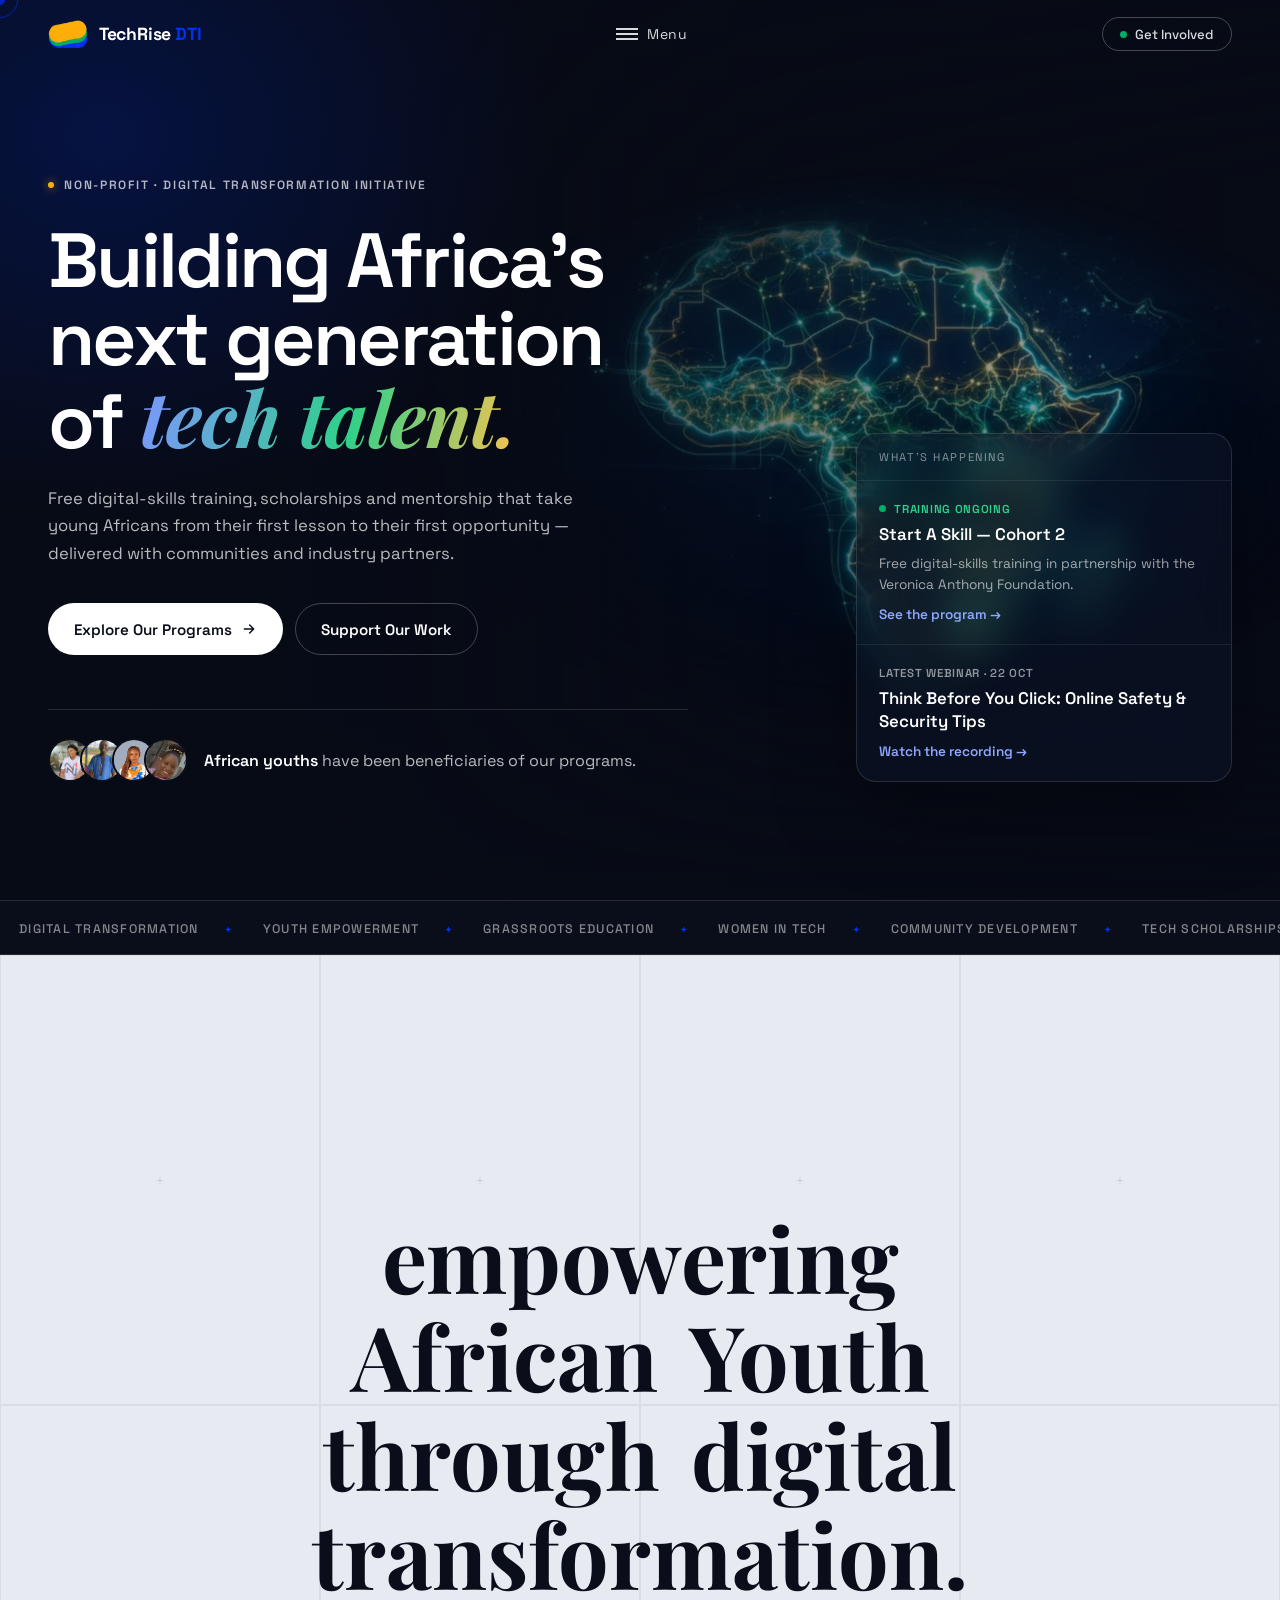
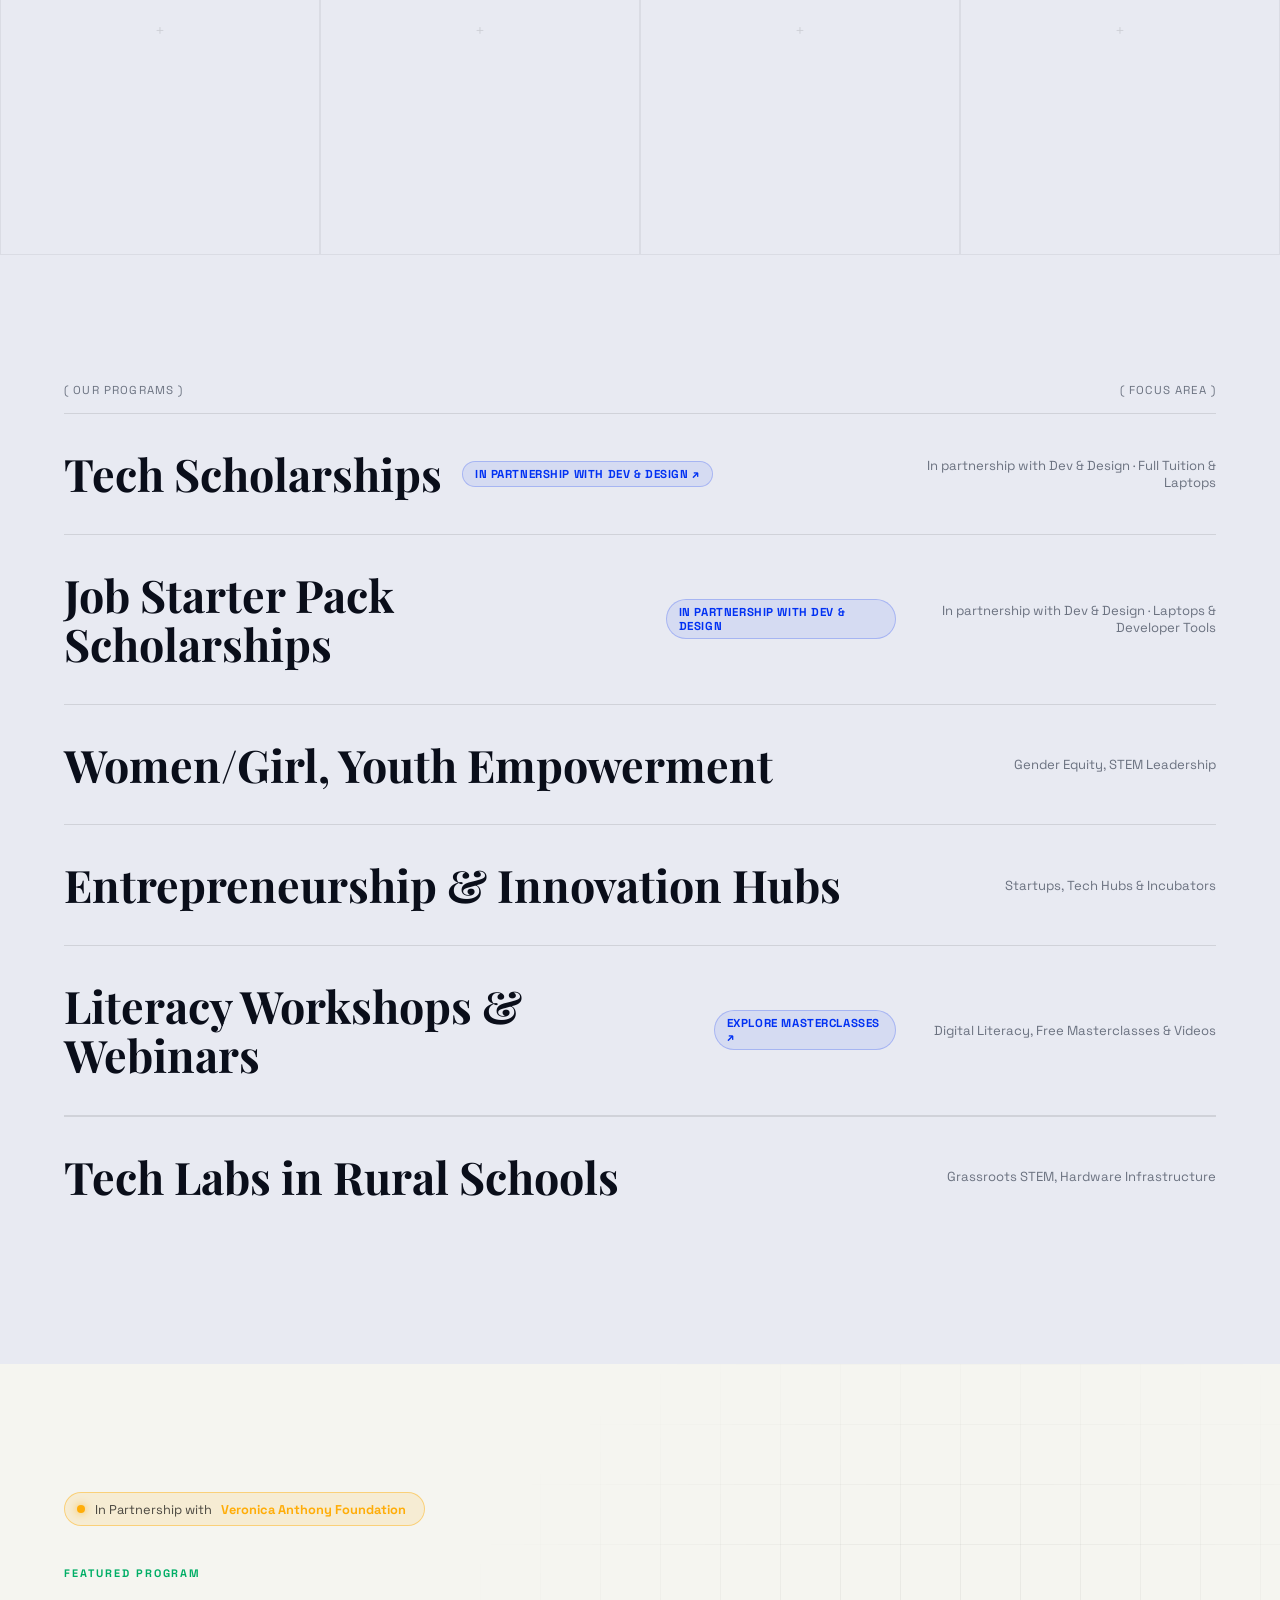
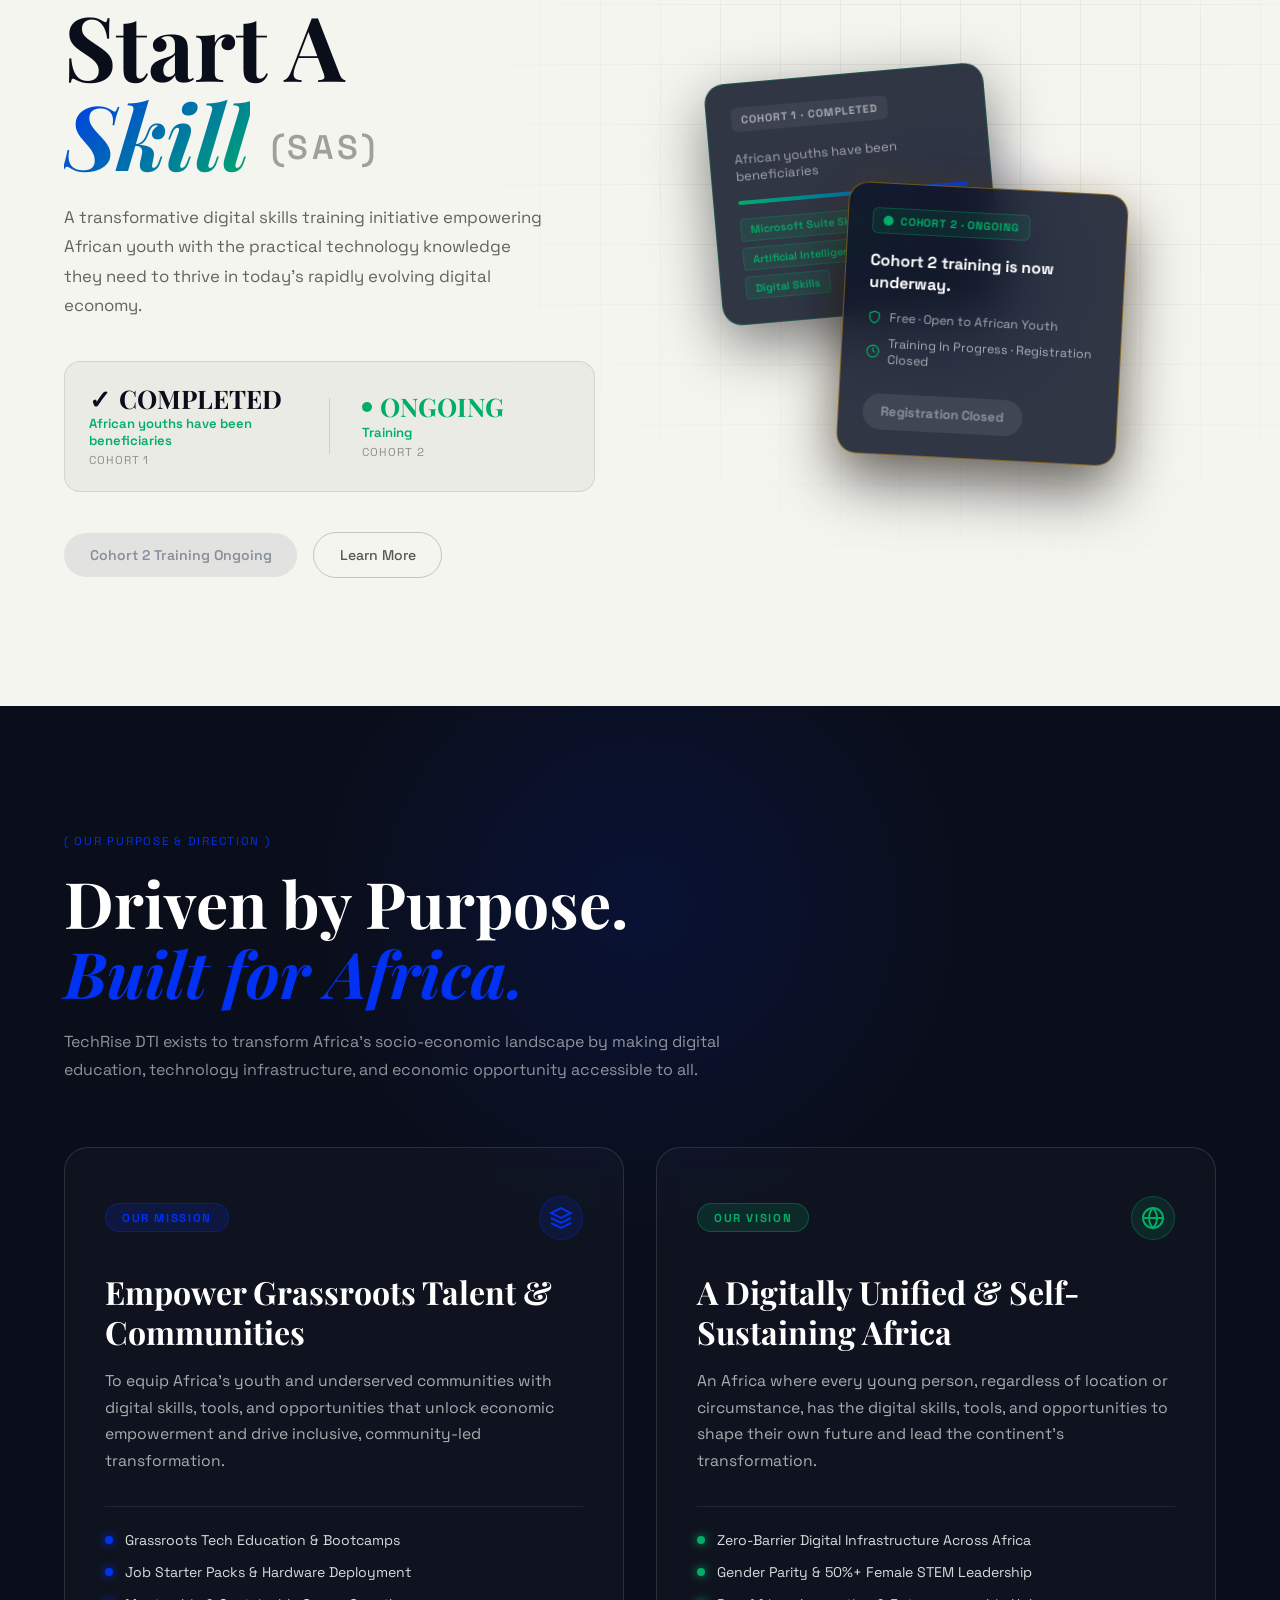
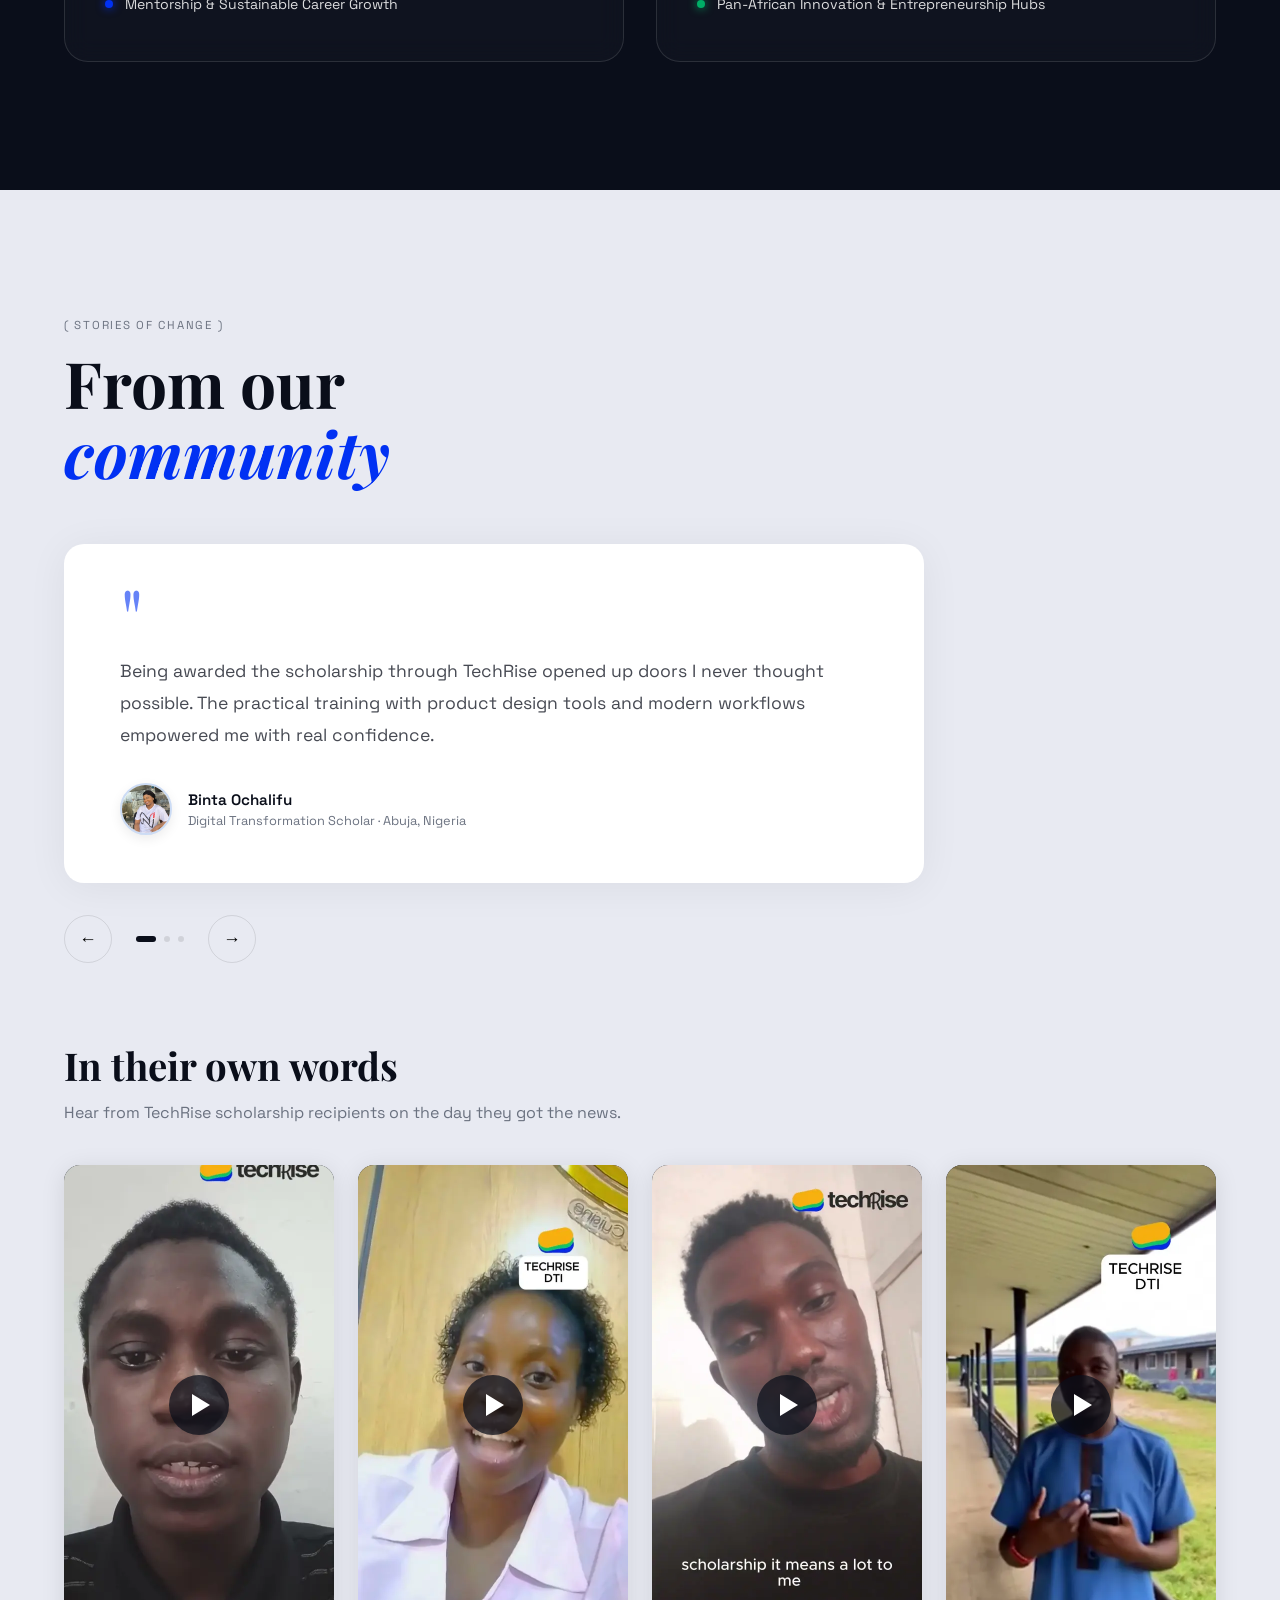
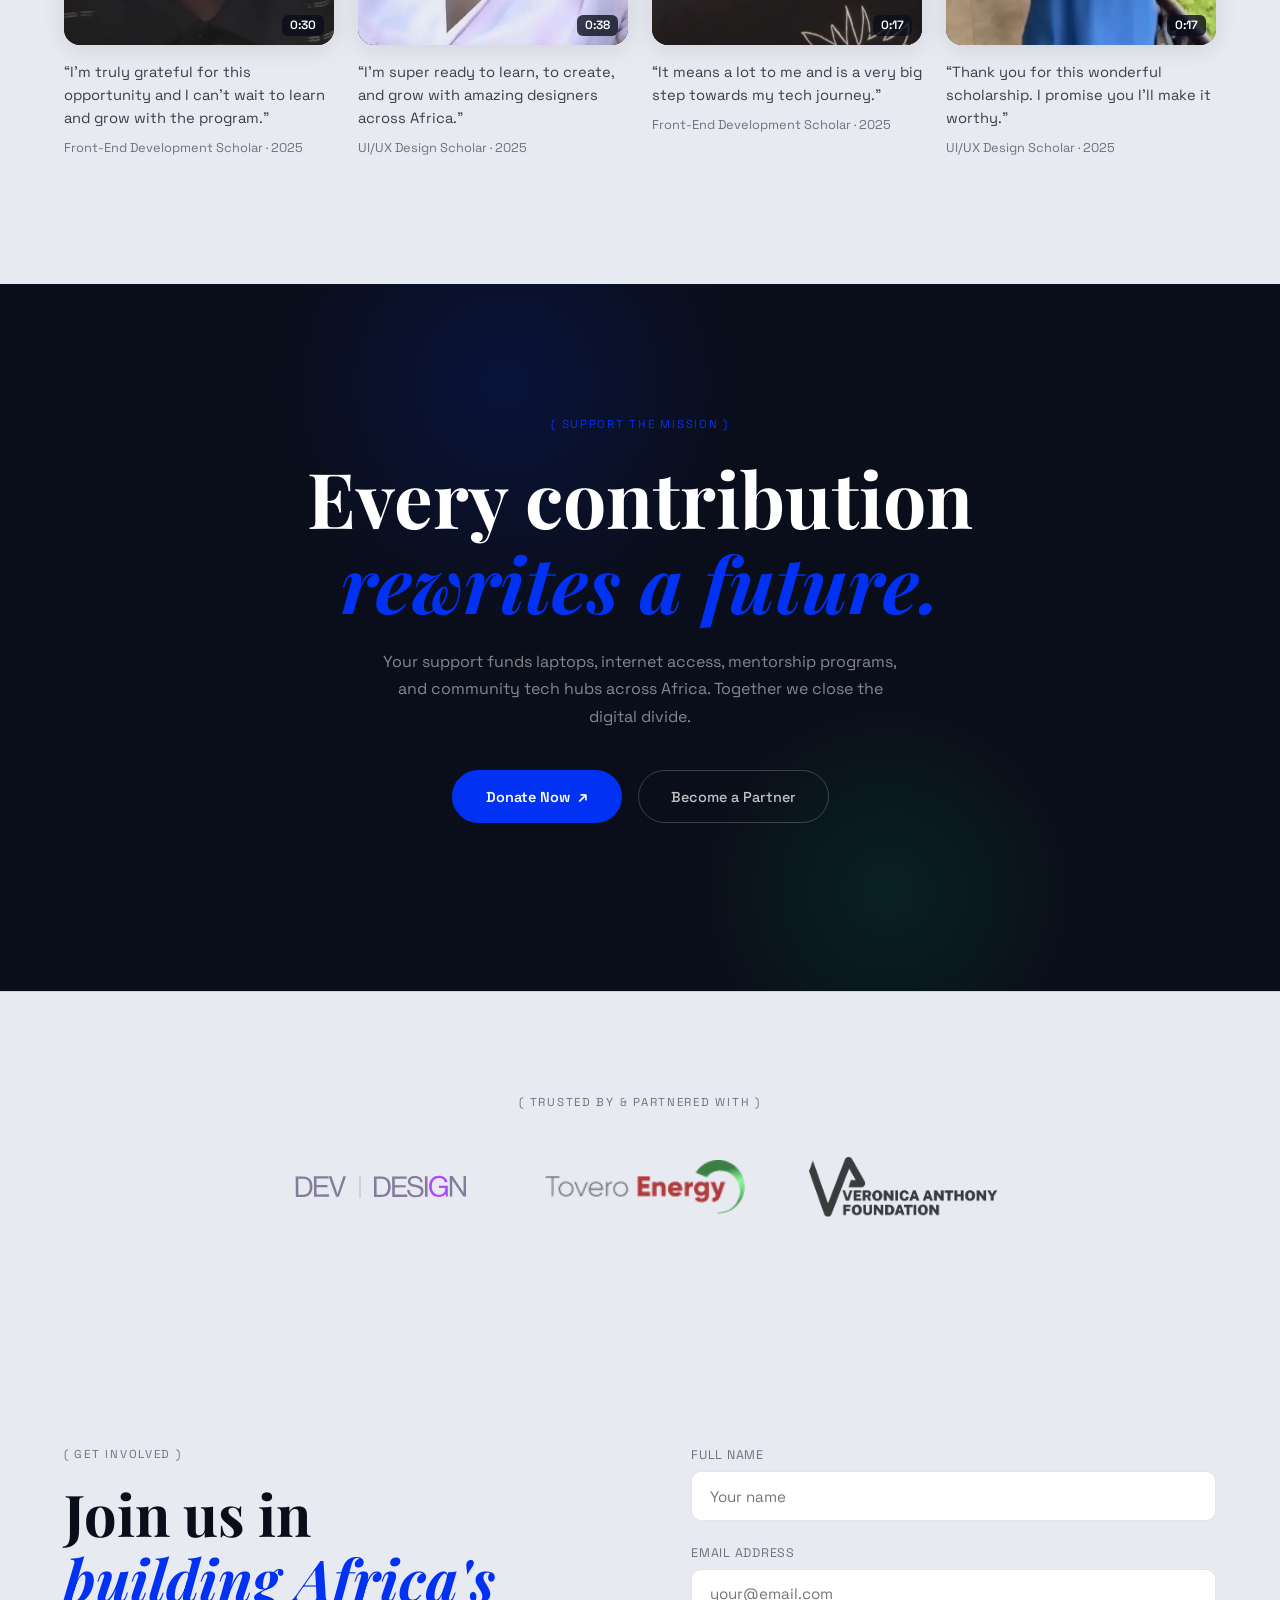
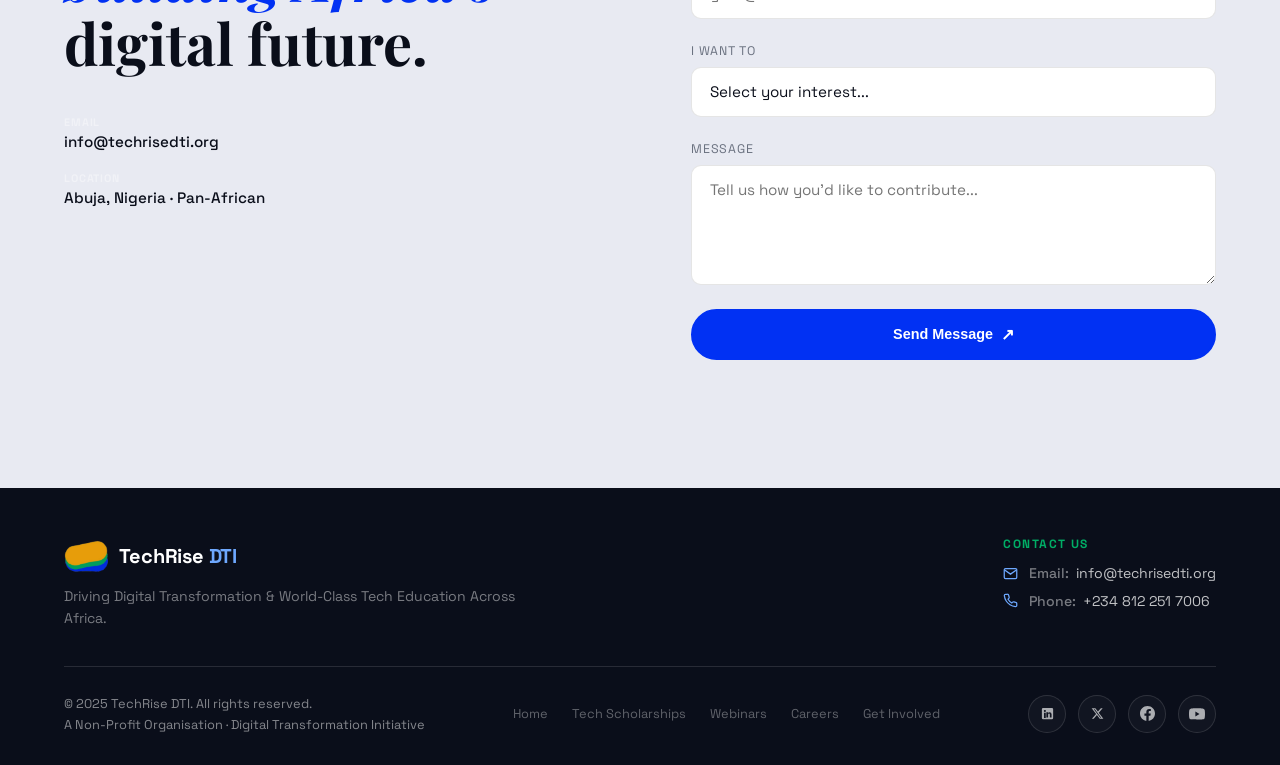
==== commit 94dfee7b: "dti" ====
--- a/public/index.html
+++ b/public/index.html
@@ -26,7 +26,7 @@
   <link rel="preconnect" href="https://fonts.googleapis.com" />
   <link rel="preconnect" href="https://fonts.gstatic.com" crossorigin />
   <link href="https://fonts.googleapis.com/css2?family=Playfair+Display:ital,wght@0,700;0,800;0,900;1,700&family=Space+Grotesk:wght@300;400;500;600;700&display=swap" rel="stylesheet" />
-  <link rel="stylesheet" href="style.css?v=2026-10-28" />
+  <link rel="stylesheet" href="style.css?v=2026-11-01" />
   <script type="application/ld+json">
 {
   "@context": "https://schema.org",
@@ -40,7 +40,6 @@
       "logo": "https://techrisedti.org/img/techrise-icon-logo.png",
       "email": "info@techrisedti.org",
       "telephone": "+2348122517006",
-      "foundingDate": "2025",
       "address": {
         "@type": "PostalAddress",
         "addressLocality": "Abuja",
@@ -145,7 +144,7 @@
         </div>
         <div class="menu-contact-info">
           <span>info@techrisedti.org</span>
-          <span>Abuja, Nigeria · EST 2025</span>
+          <span>Abuja, Nigeria</span>
         </div>
       </div>
     </div>
@@ -179,11 +178,15 @@
           </a>
           <a href="#donate" class="hero-btn hero-btn-ghost">Support Our Work</a>
         </div>
-        <ul class="hero-proof reveal-up" data-delay="0.32">
-          <li><strong>1,000+</strong><span>Youth trained in Start A Skill Cohort 1</span></li>
-          <li><strong>10</strong><span>Free webinars &amp; masterclasses</span></li>
-          <li><strong>2025</strong><span>Founded in Abuja, Nigeria</span></li>
-        </ul>
+        <div class="hero-beneficiaries reveal-up" data-delay="0.32">
+          <div class="hero-avatars" aria-hidden="true">
+            <img src="img/beneficiary_binta.webp" alt="" width="44" height="44" decoding="async" />
+            <img src="img/beneficiary_alasa.webp" alt="" width="44" height="44" decoding="async" />
+            <img src="img/beneficiary_etieno.webp" alt="" width="44" height="44" decoding="async" />
+            <img src="img/beneficiary_happiness.webp" alt="" width="44" height="44" decoding="async" />
+          </div>
+          <p><strong>African youths</strong> have been beneficiaries of our programs.</p>
+        </div>
       </div>
 
       <aside class="hero-panel reveal-up" data-delay="0.36" aria-label="What's happening at TechRise DTI">
@@ -346,8 +349,11 @@
           <!-- Stats Row -->
           <div class="sas-stats-row">
             <div class="sas-stat-item">
-              <div class="sas-stat-value" data-target="1000">0</div>
-              <div class="sas-stat-suffix">+ Beneficiaries</div>
+              <div class="sas-stat-open-badge is-done">
+                <span aria-hidden="true">&#10003;</span>
+                COMPLETED
+              </div>
+              <div class="sas-stat-suffix">African youths have been beneficiaries</div>
               <div class="sas-stat-label">Cohort 1</div>
             </div>
             <div class="sas-stat-divider"></div>
@@ -375,8 +381,7 @@
           <!-- Cohort 1 Card -->
           <div class="sas-card sas-card-back">
             <div class="sas-card-tag">Cohort 1 · Completed</div>
-            <div class="sas-card-stat">1000<span>+</span></div>
-            <div class="sas-card-stat-label">Youth Trained</div>
+            <div class="sas-card-stat-label">African youths have been beneficiaries</div>
             <div class="sas-card-bar">
               <div class="sas-card-bar-fill sas-card-bar-fill--full"></div>
             </div>
@@ -524,6 +529,56 @@
             <span class="dot" data-dot="2"></span>
           </div>
           <button class="story-nav-btn next" id="story-next" aria-label="Next story">&#8594;</button>
+        </div>
+      </div>
+      <div class="shorts-block">
+        <h3 class="shorts-heading reveal-up">In their own words</h3>
+        <p class="shorts-intro reveal-up">Hear from TechRise scholarship recipients on the day they got the news.</p>
+        <div class="shorts-grid">
+          <article class="short-card reveal-up">
+            <div class="short-frame">
+              <a class="short-play" href="https://www.youtube.com/shorts/Kvc3PlS4Ztk" target="_blank" rel="noopener noreferrer" data-short-id="Kvc3PlS4Ztk" aria-label="Play video from Front-End Development Scholar">
+                <img src="img/short_frontend_scholar_2.webp" alt="Front-End Development Scholar speaking in their scholarship video" loading="lazy" decoding="async" width="540" height="1108" />
+                <span class="short-play-icon" aria-hidden="true"></span>
+                <span class="short-duration">0:30</span>
+              </a>
+            </div>
+            <p class="short-quote">&ldquo;I'm truly grateful for this opportunity and I can't wait to learn and grow with the program.&rdquo;</p>
+            <p class="short-who"><span>Front-End Development Scholar · 2025</span></p>
+          </article>
+          <article class="short-card reveal-up">
+            <div class="short-frame">
+              <a class="short-play" href="https://www.youtube.com/shorts/iW5PteOqsnQ" target="_blank" rel="noopener noreferrer" data-short-id="iW5PteOqsnQ" aria-label="Play video from UI/UX Design Scholar">
+                <img src="img/short_uiux_scholar_2.webp" alt="UI/UX Design Scholar speaking in their scholarship video" loading="lazy" decoding="async" width="540" height="966" />
+                <span class="short-play-icon" aria-hidden="true"></span>
+                <span class="short-duration">0:38</span>
+              </a>
+            </div>
+            <p class="short-quote">&ldquo;I'm super ready to learn, to create, and grow with amazing designers across Africa.&rdquo;</p>
+            <p class="short-who"><span>UI/UX Design Scholar · 2025</span></p>
+          </article>
+          <article class="short-card reveal-up">
+            <div class="short-frame">
+              <a class="short-play" href="https://www.youtube.com/shorts/J00M_rp-hQI" target="_blank" rel="noopener noreferrer" data-short-id="J00M_rp-hQI" aria-label="Play video from Front-End Development Scholar">
+                <img src="img/short_frontend_scholar_1.webp" alt="Front-End Development Scholar speaking in their scholarship video" loading="lazy" decoding="async" width="540" height="960" />
+                <span class="short-play-icon" aria-hidden="true"></span>
+                <span class="short-duration">0:17</span>
+              </a>
+            </div>
+            <p class="short-quote">&ldquo;It means a lot to me and is a very big step towards my tech journey.&rdquo;</p>
+            <p class="short-who"><span>Front-End Development Scholar · 2025</span></p>
+          </article>
+          <article class="short-card reveal-up">
+            <div class="short-frame">
+              <a class="short-play" href="https://www.youtube.com/shorts/JXVF6SmUaHo" target="_blank" rel="noopener noreferrer" data-short-id="JXVF6SmUaHo" aria-label="Play video from UI/UX Design Scholar">
+                <img src="img/short_uiux_scholar_1.webp" alt="UI/UX Design Scholar speaking in their scholarship video" loading="lazy" decoding="async" width="540" height="954" />
+                <span class="short-play-icon" aria-hidden="true"></span>
+                <span class="short-duration">0:17</span>
+              </a>
+            </div>
+            <p class="short-quote">&ldquo;Thank you for this wonderful scholarship. I promise you I'll make it worthy.&rdquo;</p>
+            <p class="short-who"><span>UI/UX Design Scholar · 2025</span></p>
+          </article>
         </div>
       </div>
     </div>
@@ -683,6 +738,6 @@
     </div>
   </footer>
 
-  <script src="script.js?v=2026-10-28" defer></script>
+  <script src="script.js?v=2026-11-01" defer></script>
 </body>
 </html>
--- a/public/style.css
+++ b/public/style.css
@@ -679,33 +679,31 @@
 }
 
 /* Proof row */
-.hero-proof {
-  list-style: none;
-  display: flex; flex-wrap: wrap;
-  gap: 1.25rem 2.5rem;
+.hero-beneficiaries {
+  display: flex; align-items: center; gap: 1rem;
   max-width: 40rem;
   margin-top: clamp(2.5rem, 6vh, 3.75rem);
   padding-top: 1.75rem;
   border-top: 1px solid rgba(255, 255, 255, 0.12);
 }
 
-.hero-proof li {
-  flex: 1 1 9rem;
-  display: flex; flex-direction: column; gap: 0.3rem;
-}
-
-.hero-proof strong {
-  font-size: clamp(1.5rem, 2.2vw, 1.9rem);
-  font-weight: 600;
-  letter-spacing: -0.02em;
-  color: #fff;
-}
-
-.hero-proof span {
-  font-size: 0.82rem;
+.hero-avatars { display: flex; flex-shrink: 0; }
+
+.hero-avatars img {
+  width: 44px; height: 44px;
+  border-radius: 50%;
+  object-fit: cover;
+  border: 2px solid var(--bg-dark);
+  display: block;
+}
+.hero-avatars img + img { margin-left: -12px; }
+
+.hero-beneficiaries p {
+  font-size: 1rem;
   line-height: 1.45;
-  color: rgba(255, 255, 255, 0.6);
-}
+  color: rgba(255, 255, 255, 0.72);
+}
+.hero-beneficiaries strong { color: #fff; font-weight: 600; }
 
 /* "What's happening" panel */
 .hero-panel {
@@ -787,8 +785,6 @@
   .hero-title { font-size: clamp(2.2rem, 10vw, 3rem); }
   .hero-actions { flex-direction: column; }
   .hero-btn { width: 100%; justify-content: center; }
-  .hero-proof { gap: 1rem 1.5rem; }
-  .hero-proof li { flex-basis: 40%; }
   .hero-panel-item { padding: 1.1rem 1.2rem; }
 }
 
@@ -2000,25 +1996,25 @@
 
 /* Cohort 1 card — behind & tilted */
 .sas-card-back {
-  transform: rotate(-6deg) translateX(-20px) translateY(20px);
+  transform: rotate(-5deg) translateX(-90px) translateY(-85px);
   z-index: 1;
   border-color: rgba(0, 174, 102, 0.25);
 }
 
 .sas-card-back:hover {
-  transform: rotate(-4deg) translateX(-22px) translateY(18px);
+  transform: rotate(-4deg) translateX(-94px) translateY(-90px);
 }
 
 /* Cohort 2 card — front */
 .sas-card-front {
-  transform: rotate(3deg) translateX(20px) translateY(-10px);
+  transform: rotate(3deg) translateX(35px) translateY(50px);
   z-index: 2;
   border-color: rgba(255, 173, 9, 0.4);
   box-shadow: 0 25px 60px rgba(0, 0, 0, 0.6), 0 0 40px rgba(255, 173, 9, 0.12);
 }
 
 .sas-card-front:hover {
-  transform: rotate(2deg) translateX(18px) translateY(-14px);
+  transform: rotate(2deg) translateX(33px) translateY(46px);
 }
 
 .sas-card-tag {
@@ -2138,6 +2134,10 @@
 /* Ongoing training: green live status */
 .sas-stat-open-badge.is-ongoing {
   color: #00ae66;
+}
+
+.sas-stat-open-badge.is-done {
+  color: #0a0e1a;
 }
 
 .sas-card-tag-ongoing {
@@ -5672,3 +5672,99 @@
 .overview-title--partners { text-align: center; margin-bottom: 2.5rem; }
 #no-results-state { display: none; }
 .upcoming-live-badge.upcoming-live-badge--purple { background: linear-gradient(135deg, #6c63ff, #a78bfa); color: #fff; font-size: 0.68rem; font-weight: 700; padding: 3px 10px; border-radius: 20px; letter-spacing: 0.05em; text-transform: uppercase; }
+
+/* ── SCHOLAR VIDEO SHORTS ───────────────────────────────── */
+.shorts-block { margin-top: 5rem; }
+.shorts-heading {
+  font-family: var(--font-serif);
+  font-size: clamp(1.75rem, 3vw, 2.5rem);
+  font-weight: 700; line-height: 1.15;
+  margin-bottom: 0.75rem;
+}
+.shorts-intro {
+  color: var(--text-muted);
+  font-size: 1rem; line-height: 1.6;
+  max-width: 620px;
+  margin-bottom: 2.5rem;
+}
+.scholar-shorts-section { padding: 3rem clamp(1.5rem, 5vw, 4rem) 3rem; }
+.scholar-shorts-section .shorts-intro { color: rgba(255,255,255,0.6); margin-top: 0.5rem; }
+.scholar-shorts-section .short-quote { color: rgba(255,255,255,0.82); }
+.scholar-shorts-section .short-who { color: rgba(255,255,255,0.6); }
+.scholar-shorts-section .short-who strong { color: #fff; }
+.shorts-grid {
+  display: grid;
+  grid-template-columns: repeat(4, minmax(0, 1fr));
+  gap: 1.5rem;
+}
+.short-frame {
+  position: relative;
+  aspect-ratio: 9 / 16;
+  border-radius: 16px;
+  overflow: hidden;
+  background: var(--bg-dark);
+  box-shadow: 0 4px 24px rgba(0,0,0,0.1);
+}
+.short-frame iframe {
+  position: absolute; inset: 0;
+  width: 100%; height: 100%;
+  border: 0; display: block;
+}
+.short-play { position: absolute; inset: 0; display: block; }
+.short-play[hidden] { display: none; }
+.short-play:focus-visible { outline: 3px solid var(--accent-amber); outline-offset: -3px; border-radius: 16px; }
+.short-play img {
+  width: 100%; height: 100%;
+  object-fit: cover; display: block;
+  transition: transform 0.5s var(--ease);
+}
+.short-play:hover img { transform: scale(1.03); }
+.short-play-icon {
+  position: absolute; top: 50%; left: 50%;
+  width: 60px; height: 60px;
+  transform: translate(-50%, -50%);
+  border-radius: 50%;
+  background: rgba(10,14,26,0.72);
+  transition: background 0.3s;
+}
+.short-play-icon::after {
+  content: '';
+  position: absolute; top: 50%; left: 54%;
+  transform: translate(-50%, -50%);
+  border-style: solid;
+  border-width: 11px 0 11px 18px;
+  border-color: transparent transparent transparent #fff;
+}
+.short-play:hover .short-play-icon { background: var(--accent-blue); }
+.short-duration {
+  position: absolute; right: 0.6rem; bottom: 0.6rem;
+  padding: 0.15rem 0.5rem;
+  border-radius: 6px;
+  background: rgba(10,14,26,0.78);
+  color: #fff;
+  font-size: 0.75rem; font-weight: 600;
+}
+.short-quote {
+  margin-top: 1rem;
+  font-size: 0.92rem; line-height: 1.55;
+  color: rgba(10,14,26,0.78);
+}
+.short-who {
+  display: flex; flex-direction: column; gap: 0.15rem;
+  margin-top: 0.6rem;
+  font-size: 0.8rem;
+  color: var(--text-muted);
+}
+.short-who strong { color: var(--text-primary); font-size: 0.92rem; font-weight: 600; }
+@media (max-width: 900px) {
+  .shorts-grid { grid-template-columns: repeat(2, minmax(0, 1fr)); gap: 1.25rem; }
+  .shorts-block { margin-top: 3.5rem; }
+}
+
+/* ── TEXT-BASED IMPACT STRIPS ───────────────────────────── */
+.sas-stats-row > .sas-stat-item { flex: 1 1 0; min-width: 0; }
+@media (min-width: 769px) {
+  .scholar-stats-strip { flex-wrap: nowrap; }
+  .s-stat-item { flex: 1 1 0; align-items: center; text-align: center; }
+  .webinar-stats-strip { width: fit-content; gap: 2.5rem; padding: 1.5rem 3rem; }
+}
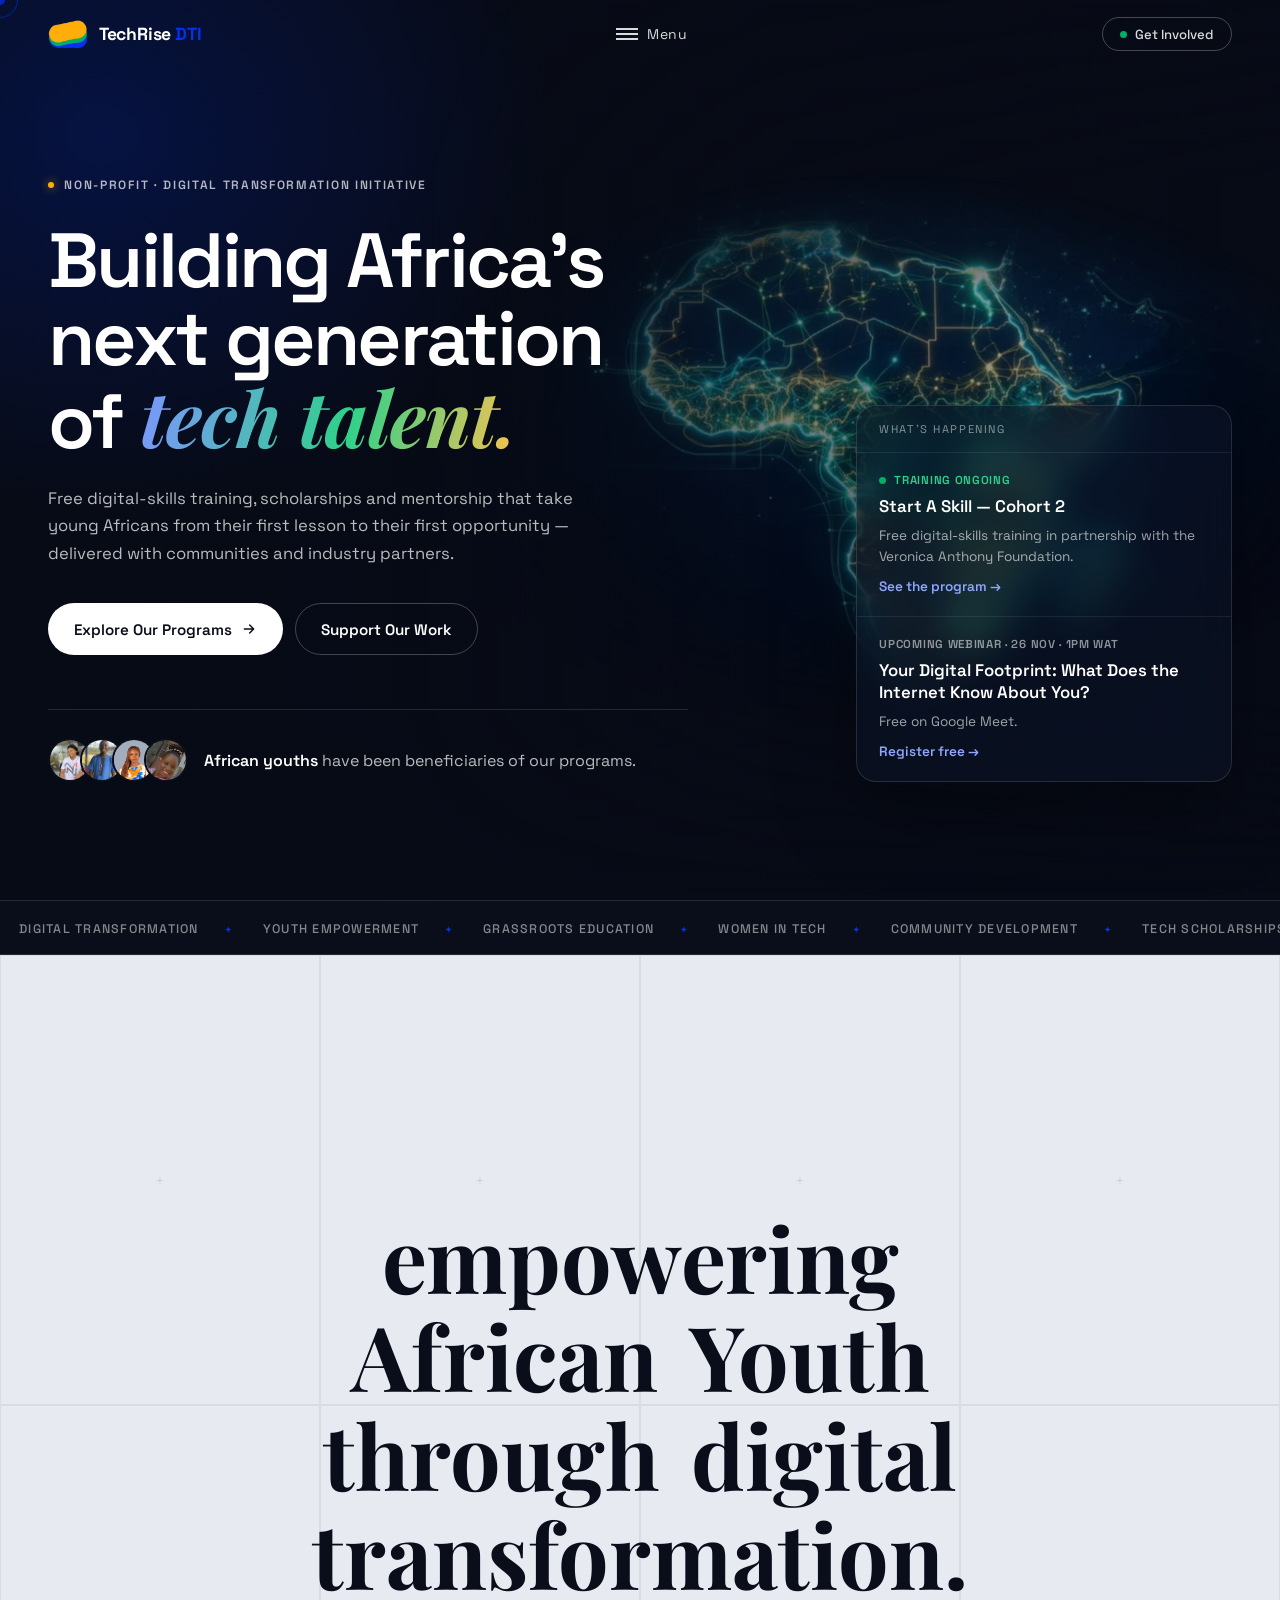
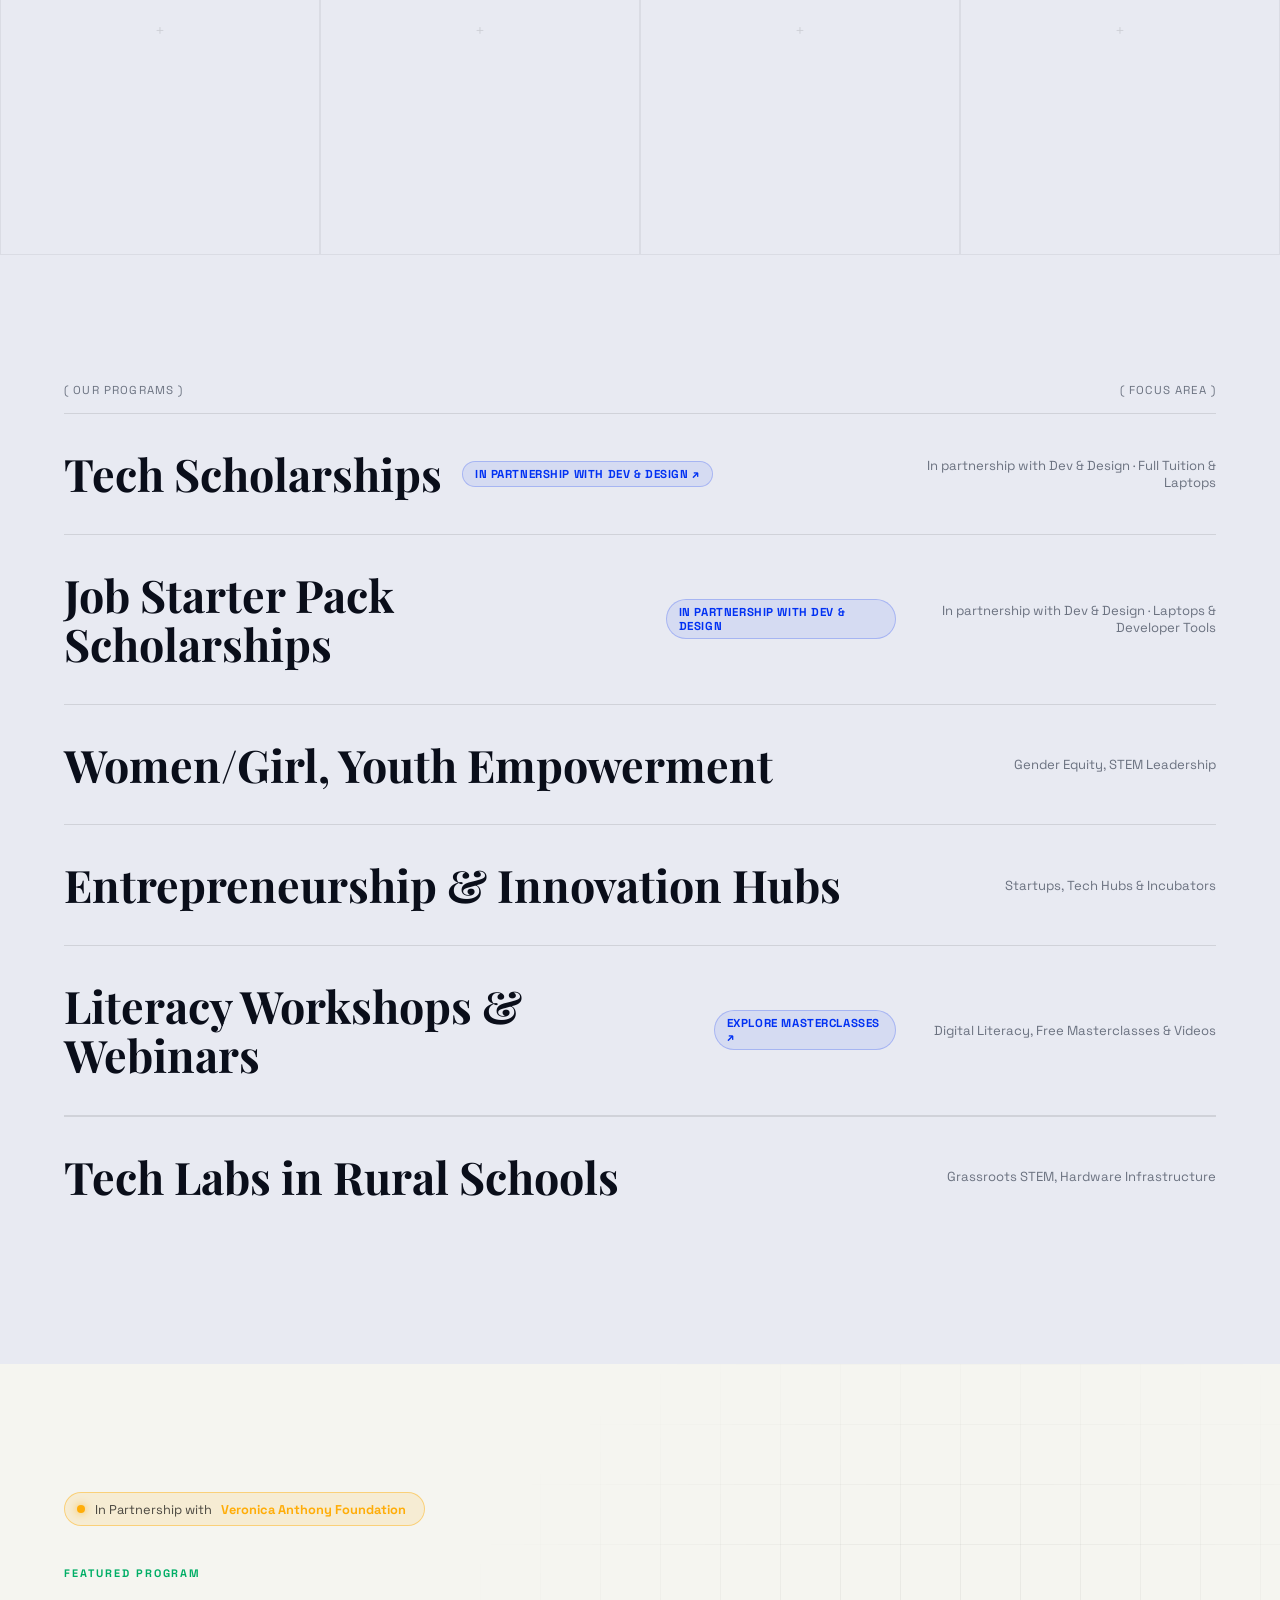
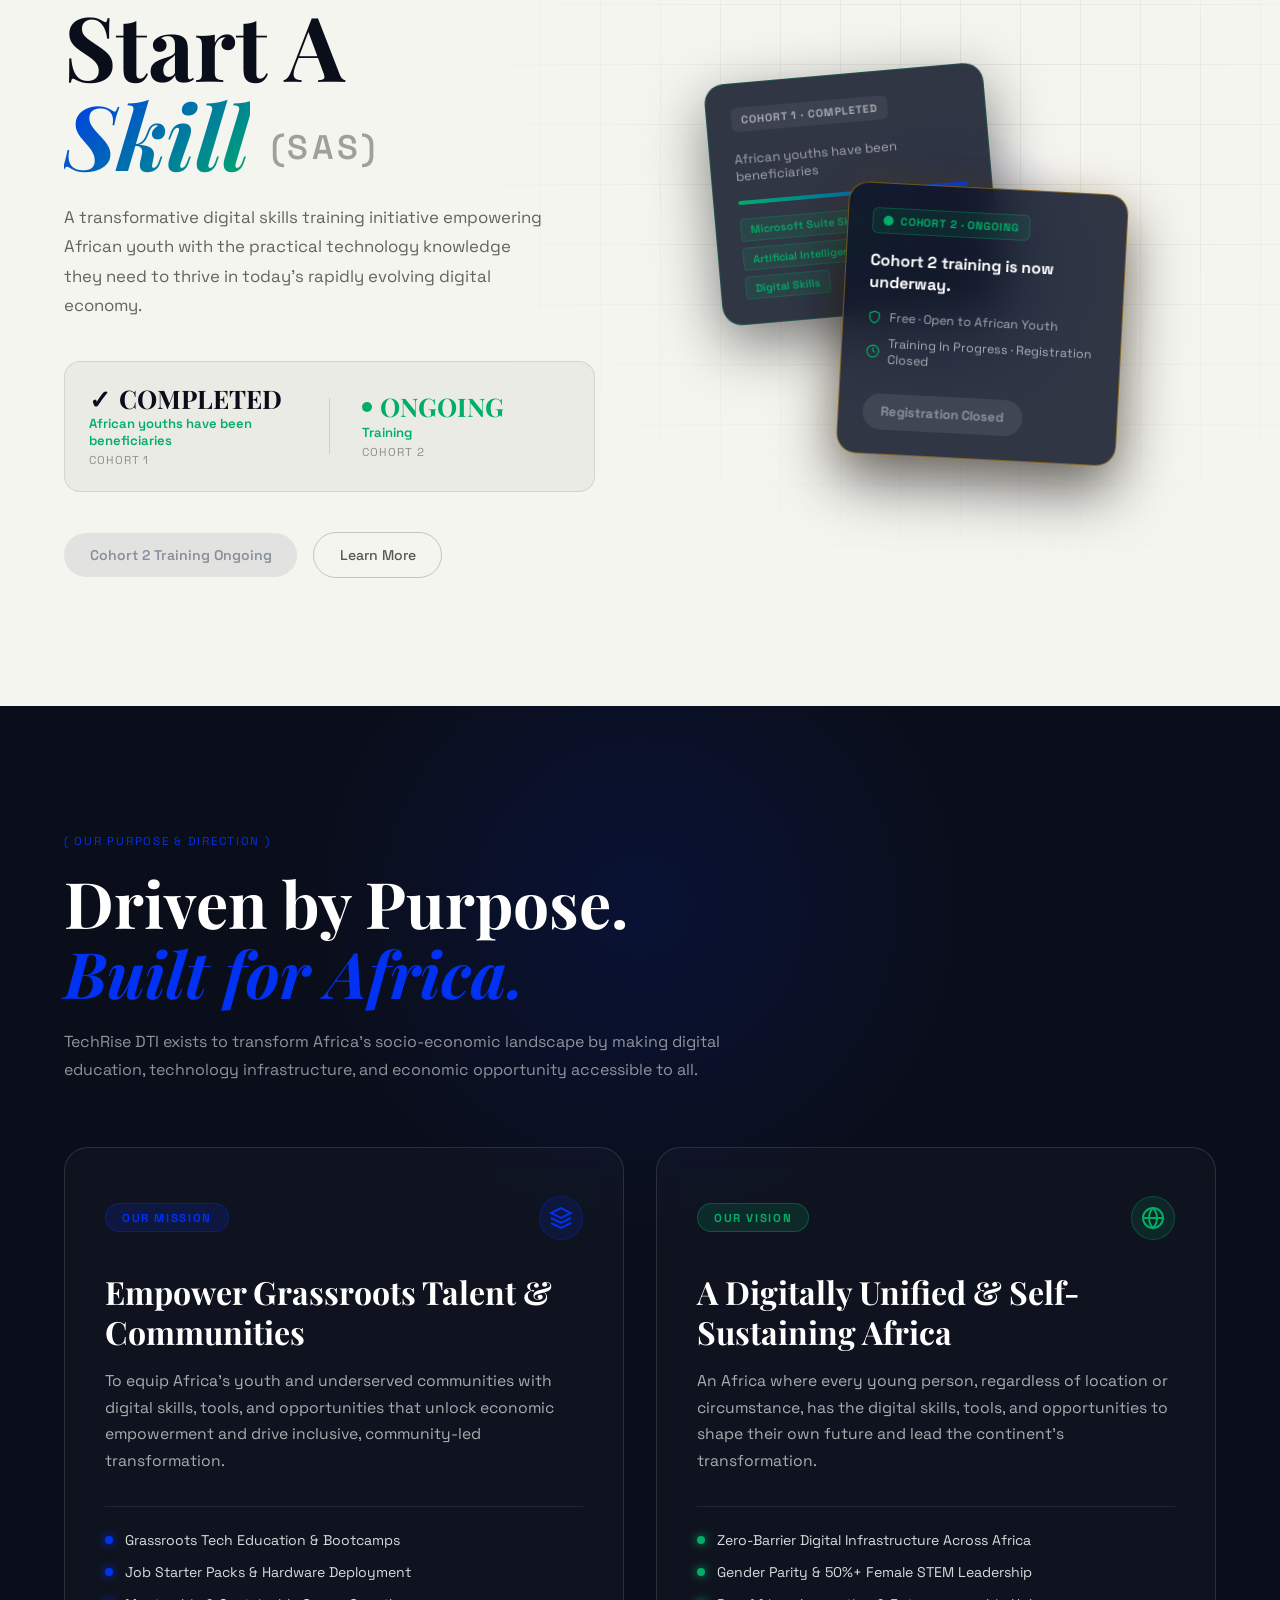
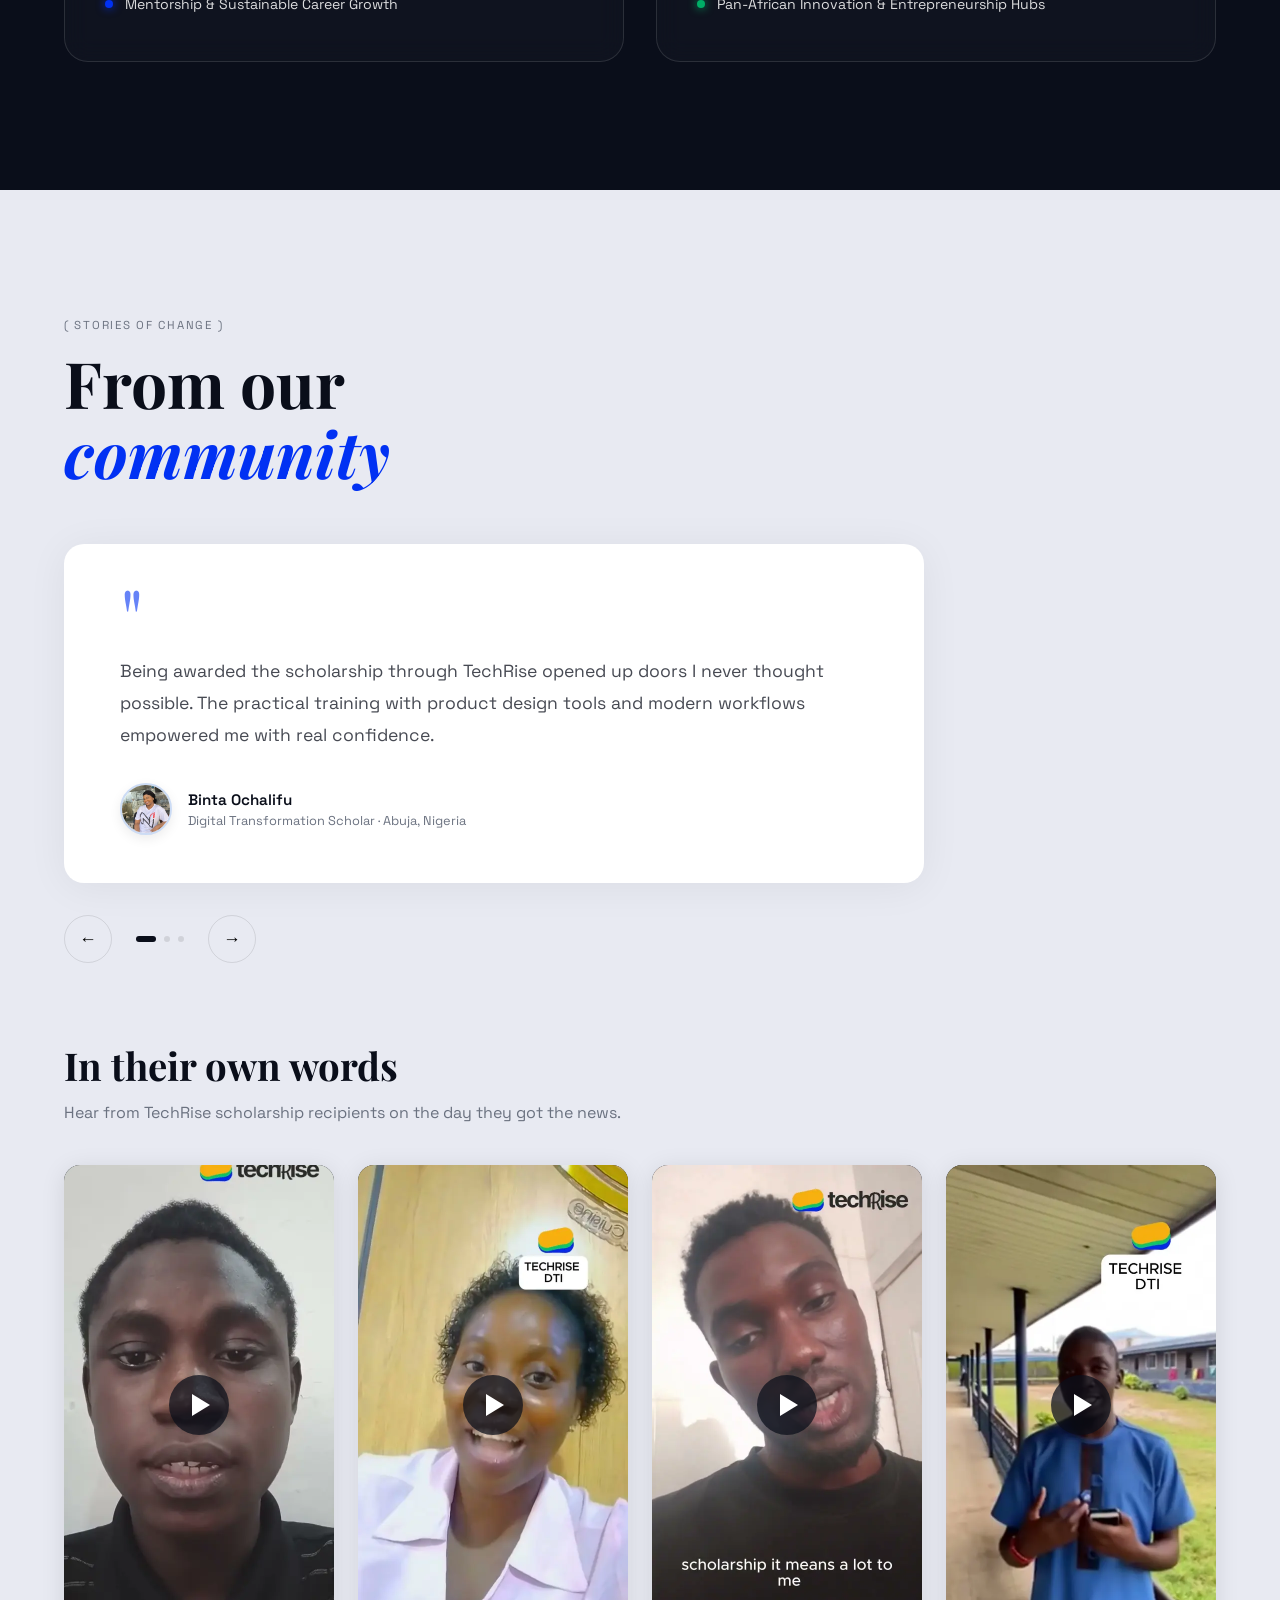
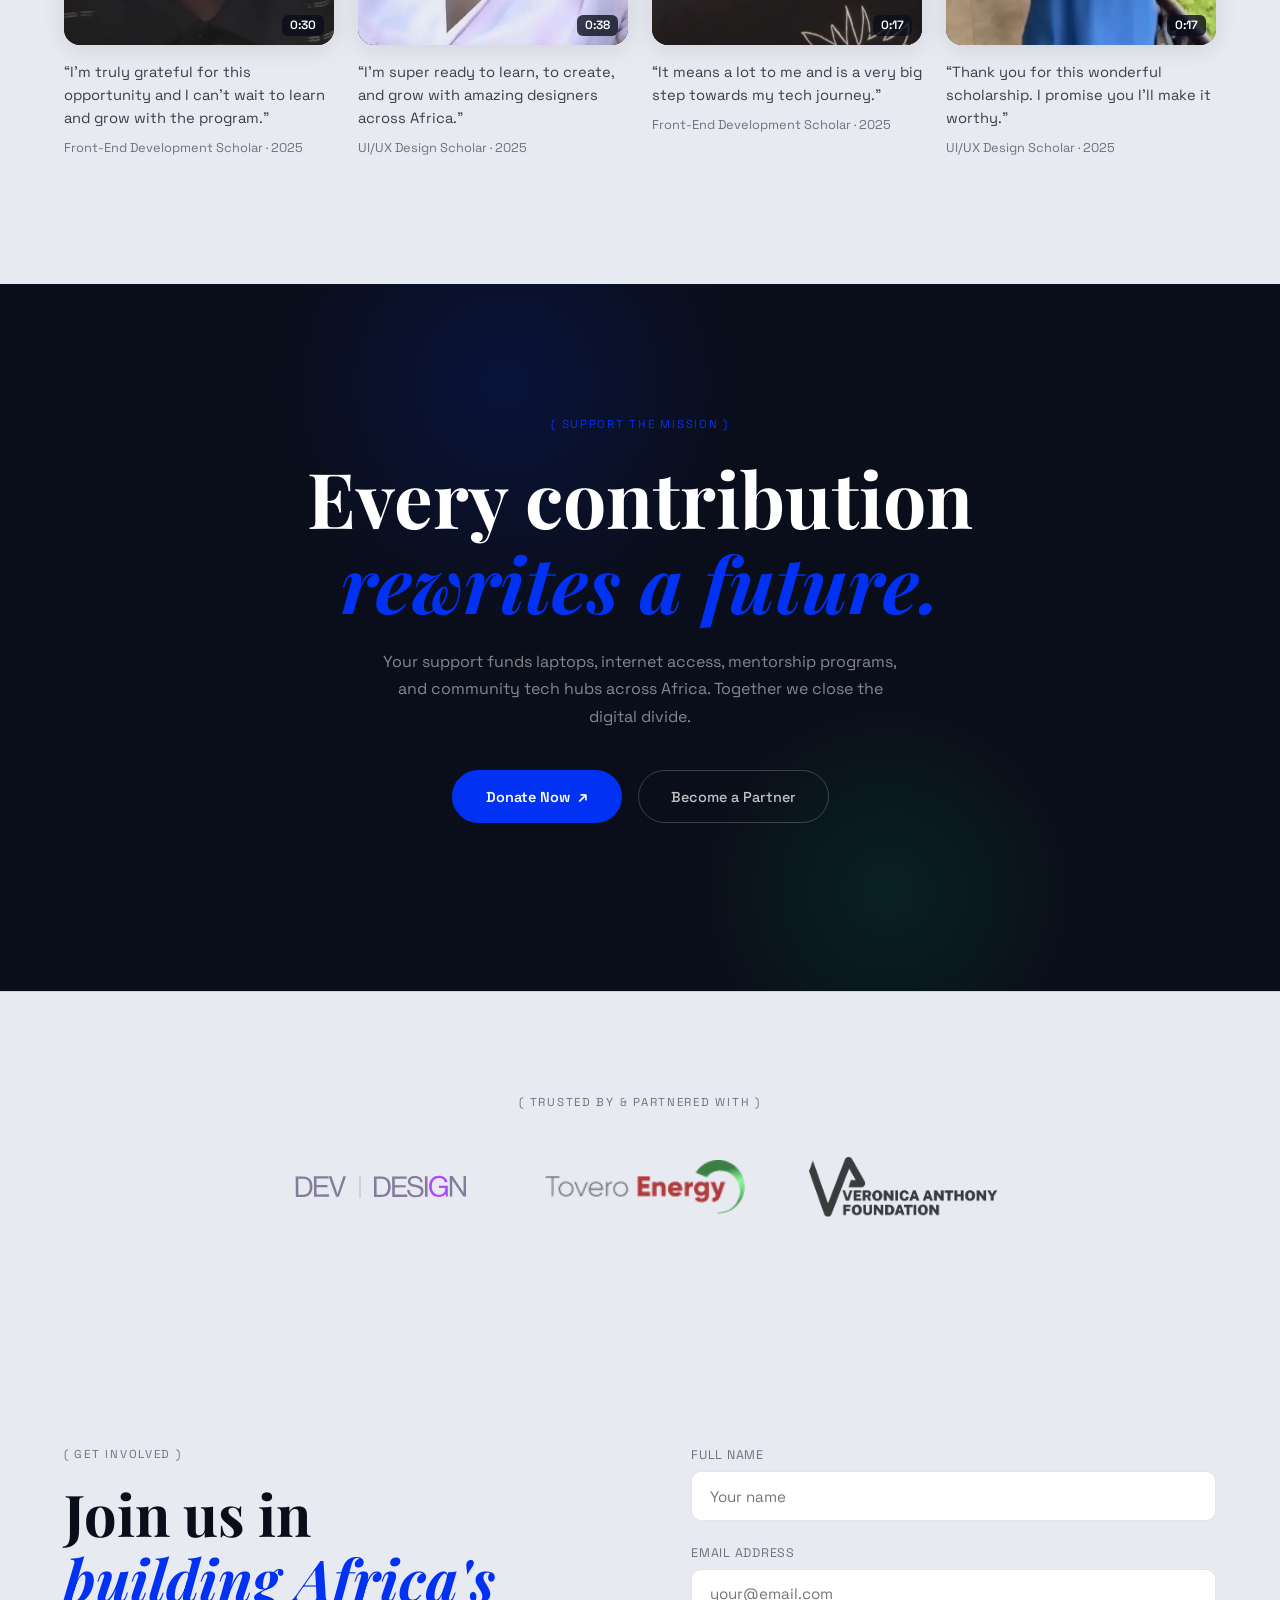
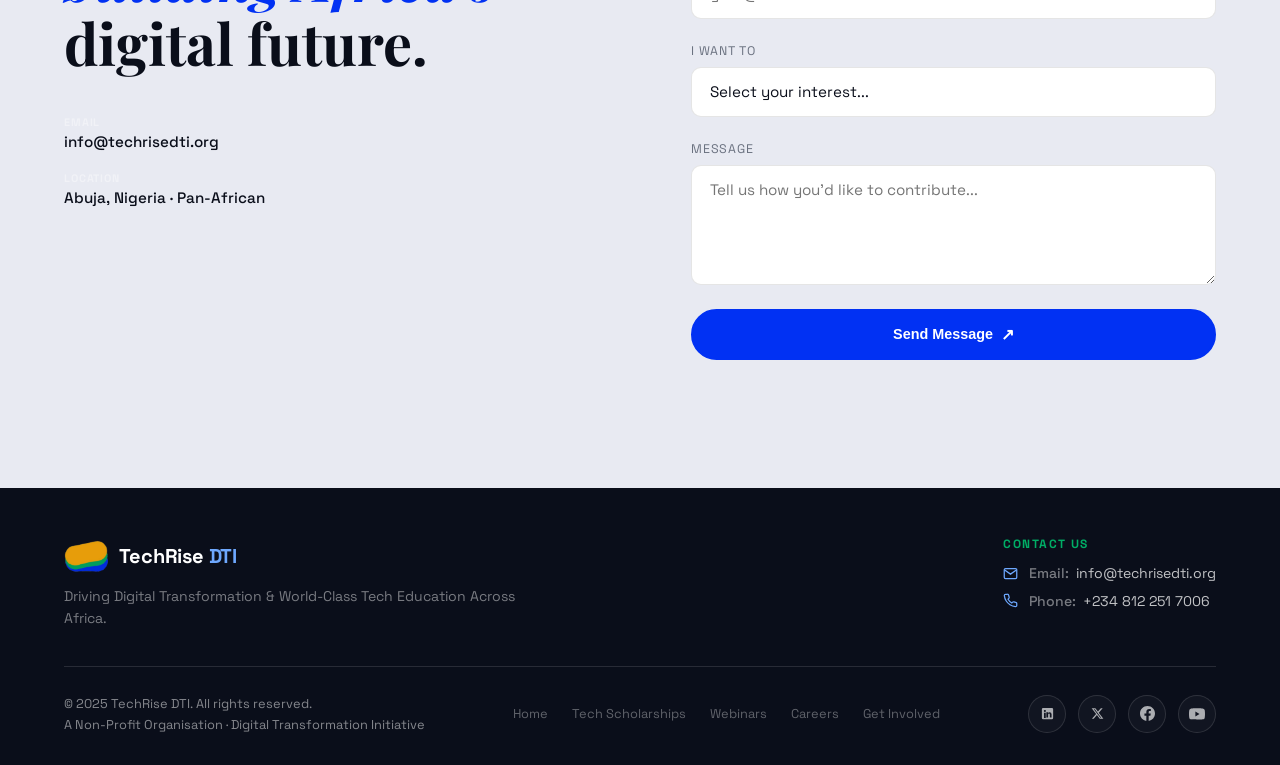
==== commit f4b9fb42: "Add Webinar 8.0: Your Digital Footprint (26 Nov) Co-Authored-By: Claude Opus 5.5 <noreply@anthropic." ====
--- a/public/index.html
+++ b/public/index.html
@@ -197,10 +197,11 @@
           <span class="hero-panel-text">Free digital-skills training in partnership with the Veronica Anthony Foundation.</span>
           <span class="hero-panel-link">See the program &rarr;</span>
         </a>
-        <a href="/webinars.html" class="hero-panel-item">
-          <span class="hero-panel-status">Latest webinar &middot; 22 Oct</span>
-          <span class="hero-panel-title">Think Before You Click: Online Safety &amp; Security Tips</span>
-          <span class="hero-panel-link">Watch the recording &rarr;</span>
+        <a href="https://forms.gle/BW4oTv3pcDmJUboz9" target="_blank" rel="noopener noreferrer" class="hero-panel-item">
+          <span class="hero-panel-status">Upcoming webinar &middot; 26 Nov &middot; 1PM WAT</span>
+          <span class="hero-panel-title">Your Digital Footprint: What Does the Internet Know About You?</span>
+          <span class="hero-panel-text">Free on Google Meet.</span>
+          <span class="hero-panel-link">Register free &rarr;</span>
         </a>
       </aside>
     </div>
